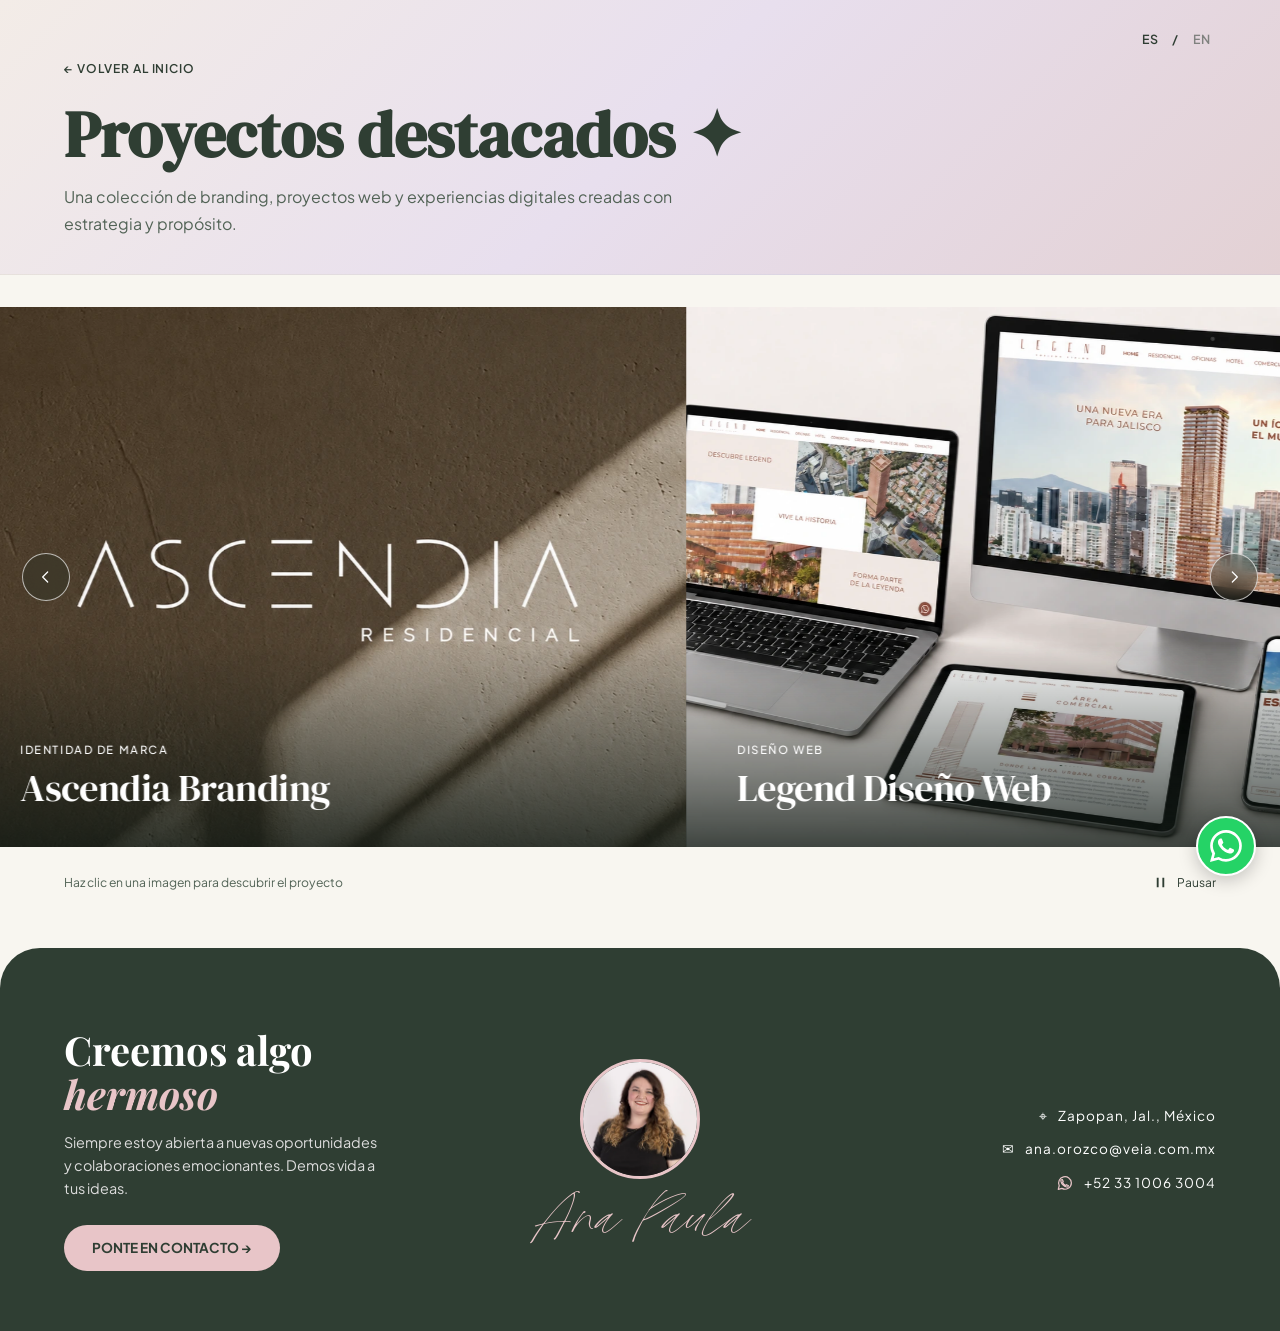
==== proyectos.html @ b269bfb0 "Ajustar frase del objetivo de Nativa en español e inglés" ====
<!DOCTYPE html>
<html lang="es">
<head>
  <meta charset="UTF-8">
  <meta name="viewport" content="width=device-width, initial-scale=1.0">
  <title>Proyectos | Ana Paula Studio</title>
  <meta name="description" content="Proyectos seleccionados de Ana Paula: branding, diseño web, contenido digital y marketing." data-i18n-content="metaDescription">
  <link rel="icon" type="image/png" sizes="64x64" href="AP-favicon.png">
  <link rel="stylesheet" href="style.css?v=projects-fonts-restored-2">
  <link rel="preconnect" href="https://fonts.googleapis.com">
  <link rel="preconnect" href="https://fonts.gstatic.com" crossorigin>
  <link href="https://fonts.googleapis.com/css2?family=DM+Serif+Display:ital@0;1&family=Mr+De+Haviland&family=Playfair+Display:ital,wght@0,600;0,700;1,400&family=Plus+Jakarta+Sans:wght@300;400;500;600&display=swap" rel="stylesheet">
  <style>
    /* Tipografías originales de la página de proyectos. */
    body[data-page="projects"] {
      --font-display: 'DM Serif Display', serif;
      --font-serif: 'Playfair Display', serif;
    }
    .page-header { position:relative; padding:54px 0 36px; background:linear-gradient(135deg,#F3ECE7 0%,#E8DFEE 50%,#E3D1D4 100%); border-bottom:1px solid rgba(47,62,51,.06); }
    .back-link { display:inline-flex; margin-bottom:22px; color:var(--olive-dark); font-size:.75rem; font-weight:600; letter-spacing:.08em; text-decoration:none; transition:transform .2s; }
    .back-link:hover { transform:translateX(-4px); }
    .page-title { margin-bottom:14px; color:var(--olive-dark); font-family:var(--font-display); font-size:clamp(2.8rem,5vw,4.3rem); line-height:1.08; }
    .page-subtitle { max-width:660px; color:var(--olive-sage); font-size:1rem; line-height:1.7; }
    .main-content { padding:32px 0 48px; }
    .project-showcase { width:100%; }
    .carousel-stage { position:relative; background:var(--olive-dark); }
    #projects-carousel { width:100%; overflow:hidden; touch-action:pan-y pinch-zoom; }
    .carousel-track { display:flex; width:100%; gap:0; will-change:transform; }
    #projects-carousel .project-card { flex:0 0 56%; min-width:0; margin:0; padding:0; border:0; border-radius:0; background:transparent; opacity:1; transform:none; box-shadow:none; transition:none; }
    .project-open { display:block; position:relative; width:100%; padding:0; border:0; background:transparent; color:white; font:inherit; text-align:left; cursor:pointer; user-select:none; -webkit-user-select:none; -webkit-tap-highlight-color:transparent; }
    #projects-carousel .project-img { height:clamp(410px,60vh,640px); margin:0; border-radius:0; }
    #projects-carousel .project-img img { display:block; width:100%; height:100%; object-fit:cover; pointer-events:none; transition:transform .8s cubic-bezier(.2,.7,.3,1); }
    #projects-carousel .project-info { position:absolute; inset:auto 0 0; display:block; padding:100px clamp(28px,4vw,64px) 38px; background:linear-gradient(transparent,rgba(14,23,18,.78)); pointer-events:none; }
    #projects-carousel .project-info > div { display:flex; flex-direction:column-reverse; gap:8px; }
    #projects-carousel .project-info h3 { color:#fff; font-family:var(--font-display); font-weight:400; font-size:clamp(1.65rem,3vw,2.8rem); line-height:1.1; letter-spacing:-.015em; }
    #projects-carousel .project-info p { color:#fff; font-size:.7rem; font-weight:500; letter-spacing:.14em; text-transform:uppercase; }
    .project-open:focus-visible { outline:3px solid var(--pink-dusty); outline-offset:-5px; }
    @media(hover:hover) {
      .project-open:hover .project-img img { transform:scale(1.025); }
    }
    .carousel-arrow { position:absolute; z-index:2; top:50%; display:grid; place-items:center; width:48px; height:48px; transform:translateY(-50%); border:1px solid rgba(255,255,255,.65); border-radius:50%; background:rgba(34,47,38,.3); color:white; backdrop-filter:blur(10px); cursor:pointer; transition:background .2s,color .2s; }
    .carousel-arrow svg { width:20px; height:20px; fill:none; stroke:currentColor; stroke-width:1.5; stroke-linecap:round; stroke-linejoin:round; }
    .carousel-arrow:hover { background:var(--bg-cream); color:var(--olive-dark); }
    #projects-prev { left:22px; }
    #projects-next { right:22px; }
    .carousel-meta { display:flex; align-items:center; justify-content:space-between; gap:20px; max-width:1280px; margin:auto; padding:18px 5% 0; color:var(--olive-sage); }
    .carousel-hint { font-size:.76rem; }
    #projects-play { display:inline-flex; align-items:center; gap:9px; padding:8px 0 8px 16px; border:0; background:transparent; color:var(--olive-dark); font:inherit; font-size:.75rem; cursor:pointer; white-space:nowrap; }
    #projects-play svg { width:15px; height:15px; fill:currentColor; }
    .project-dialog { margin:auto; padding:0; width:min(1100px,94vw); height:min(800px,88vh); height:min(800px,88dvh); max-width:none; max-height:none; border:0; border-radius:18px; background:var(--bg-cream); color:var(--text-dark); overflow:hidden; box-shadow:0 24px 90px #0004; }
    .project-dialog::backdrop { background:rgba(24,32,27,.75); backdrop-filter:blur(5px); }
    .project-dialog-layout { display:grid; grid-template-columns:1fr 1.2fr; height:100%; min-height:0; }
    .project-copy { padding:64px 40px 40px; overflow-y:auto; }
    .project-copy h2 { font-family:var(--font-display); font-size:clamp(1.8rem,3vw,3rem); line-height:1.1; overflow-wrap:anywhere; margin:16px 0 24px; }
    .project-copy p { color:var(--olive-sage); white-space:pre-line; }
    .project-website { margin-top:24px; }
    .project-website[hidden] { display:none; }
    .project-website:focus-visible { outline:2px solid var(--olive-dark); outline-offset:4px; }
    .project-eyebrow { font-size:.75rem; letter-spacing:.12em; text-transform:uppercase; }
    .project-gallery { min-height:0; overflow-y:auto; overscroll-behavior:contain; padding:0; background:#ece8e1; scrollbar-gutter:auto; }
    .project-gallery figure { margin:0; padding:0; border:0; }
    .project-gallery img { display:block; width:100%; height:auto; margin:0; border:0; border-radius:0; }
    .image-placeholder { min-height:270px; height:28vh; display:grid; place-items:center; border:0; border-radius:0; background:linear-gradient(135deg,#e1e6de,#eedbdb); color:var(--olive-sage); font-size:.9rem; }
    .project-close { position:absolute; right:12px; top:12px; z-index:2; display:grid; place-items:center; width:46px; height:46px; border:1px solid var(--olive-sage); border-radius:50%; background:var(--bg-cream); color:var(--olive-dark); font-size:24px; cursor:pointer; }
    body.project-is-open { overflow:hidden; }
    @media(max-width:640px) {
      .page-header { padding:60px 0 28px; }
      .back-link { margin-bottom:20px; font-size:.7rem; }
      .page-title { font-size:clamp(2.5rem,10vw,3.2rem); max-width:12ch; }
      .page-subtitle { font-size:.9rem; }
      .main-content { padding:20px 0 32px; }
      #projects-carousel .project-card { flex-basis:88%; }
      #projects-carousel .project-img { height:480px; height:clamp(380px,62svh,530px); }
      #projects-carousel .project-info { padding:100px 24px 30px; }
      #projects-carousel .project-info h3 { font-size:1.85rem; }
      #projects-carousel .project-info p { font-size:.64rem; letter-spacing:.09em; }
      .carousel-arrow { width:42px; height:42px; }
      #projects-prev { left:12px; }
      #projects-next { right:12px; }
      .carousel-meta { gap:10px; padding-top:12px; }
      .carousel-hint { font-size:.68rem; max-width:25ch; }
      #projects-play { font-size:.7rem; }
      .project-dialog { width:96vw; height:94vh; height:94dvh; }
      .project-dialog-layout { grid-template-columns:1fr; grid-template-rows:auto minmax(0,1fr); }
      .project-copy { padding:28px 60px 20px 24px; max-height:32dvh; }
      .project-copy h2 { font-size:1.7rem; margin:8px 0 12px; }
      .project-gallery { padding:0; }
      .image-placeholder { min-height:220px; }
    }
    @media(prefers-reduced-motion:reduce) { .carousel-track { will-change:auto; } }
  </style>
</head>
<body data-page="projects">
  <header class="page-header">
    <div class="language-switcher" aria-label="Selector de idioma">
      <button type="button" class="language-button is-active" data-language="es" aria-pressed="true">ES</button><span aria-hidden="true">/</span>
      <button type="button" class="language-button" data-language="en" aria-pressed="false">EN</button>
    </div>
    <div class="container">
      <a href="index.html" class="back-link" data-i18n="backHome">← VOLVER AL INICIO</a>
      <h1 class="page-title" data-i18n="selectedWork">Proyectos destacados ✦</h1>
      <p class="page-subtitle" data-i18n="projectsSubtitle">Una colección de branding, proyectos web y experiencias digitales creadas con estrategia y propósito.</p>
    </div>
  </header>

  <main class="main-content">
    <section class="project-showcase" aria-label="Proyectos seleccionados">
      <div class="carousel-stage">
        <div id="projects-carousel" role="region" aria-label="Proyectos" tabindex="0">
          <div class="carousel-track">
<article class="project-card"><button type="button" class="project-open" data-project="0" aria-haspopup="dialog"><div class="project-img"><img src="img/proyectos/ascendia/ascendia-01.webp" alt="Ascendia Residencial: identidad visual" loading="eager" decoding="async" draggable="false" width="1023" height="1537"></div><div class="project-info"><div><h3 data-i18n="projectTitleAscendia">Ascendia Branding</h3><p data-i18n="projectBrandIdentity">Identidad de marca</p></div></div></button></article>
<article class="project-card"><button type="button" class="project-open" data-project="1" aria-haspopup="dialog"><div class="project-img"><img src="img/proyectos/legend/legend-01.webp" alt="Legend: diseño web en computadora, tablet y celular" loading="eager" decoding="async" draggable="false" width="1672" height="941"></div><div class="project-info"><div><h3 data-i18n="projectTitleLegend">Legend Diseño Web</h3><p data-i18n="projectWebDesignOnly">Diseño Web</p></div></div></button></article>
<article class="project-card"><button type="button" class="project-open" data-project="2" aria-haspopup="dialog"><div class="project-img"><img src="img/proyectos/inverti-property/1.png" alt="Campaña digital de Inverti Property" loading="eager" decoding="async" draggable="false"></div><div class="project-info"><div><h3 data-i18n="projectTitleInverti">Diseño de Campaña Digital Inverti Property</h3><p data-i18n="projectDigitalCampaign">Diseño de Campaña Digital</p></div></div></button></article>
<article class="project-card"><button type="button" class="project-open" data-project="3" aria-haspopup="dialog"><div class="project-img"><img src="img/proyectos/vista-vallarta/vista-vallarta-01.webp" alt="Vista Vallarta: logotipo sobre agua turquesa" loading="eager" decoding="async" draggable="false" width="926" height="1152"></div><div class="project-info"><div><h3 data-i18n="projectTitleVistaVallarta">Vista Vallarta Diseño de Branding</h3><p data-i18n="projectBrandingDesign">Diseño de Branding</p></div></div></button></article>
<article class="project-card"><button type="button" class="project-open" data-project="4" aria-haspopup="dialog"><div class="project-img"><img src="img/proyectos/nativa/nativa-01.webp" alt="Nativa: identidad de marca sobre hojas tropicales" loading="lazy" width="1417" height="804"></div><div class="project-info"><div><h3 data-i18n="projectTitleNativa">Nativa Campaña de Lanzamiento</h3><p data-i18n="projectBrandingSocial">branding y redes sociales</p></div></div></button></article>
          </div>
        </div>
        <button type="button" class="carousel-arrow" id="projects-prev" aria-label="Proyectos anteriores"><svg viewBox="0 0 24 24" aria-hidden="true"><path d="m14 6-6 6 6 6"/></svg></button>
        <button type="button" class="carousel-arrow" id="projects-next" aria-label="Proyectos siguientes"><svg viewBox="0 0 24 24" aria-hidden="true"><path d="m10 6 6 6-6 6"/></svg></button>
      </div>
      <div class="carousel-meta">
        <p class="carousel-hint" id="carousel-hint">Haz clic en una imagen para descubrir el proyecto</p>
        <button type="button" id="projects-play" aria-label="Pausar carrusel"><svg viewBox="0 0 16 16" aria-hidden="true"><path d="M4 3h2v10H4zm6 0h2v10h-2z"/></svg><span>Pausar</span></button>
      </div>
    </section>
  </main>

  <footer class="footer">
    <div class="container footer-content">
      <div class="footer-cta">
        <h2 data-i18n-html="footerTitle">Creemos algo<br><span>hermoso</span></h2>
        <p data-i18n="footerDescription">Siempre estoy abierta a nuevas oportunidades y colaboraciones emocionantes. Demos vida a tus ideas.</p>
        <a href="mailto:ana.orozco@veia.com.mx" class="btn-pink" data-i18n="contactButton">PONTE EN CONTACTO →</a>
      </div>
       <div class="footer-center"><img src="ana-paula-avatar2.webp" alt="Ana Paula" class="avatar-footer" width="240" height="240" loading="lazy"><p class="signature-footer">Ana Paula</p></div>
      <div class="footer-info">
        <p class="info-item"><span aria-hidden="true">⌖</span><span data-i18n="footerLocation">Zapopan, Jal., México</span></p>
        <a class="info-item" href="mailto:ana.orozco@veia.com.mx"><span aria-hidden="true">✉</span><span>ana.orozco@veia.com.mx</span></a>
        <a class="info-item" href="https://wa.me/523310063004" target="_blank" rel="noopener" aria-label="WhatsApp: +52 33 1006 3004"><svg xmlns="http://www.w3.org/2000/svg" width="18" height="18" viewBox="0 0 24 24" fill="none" stroke="currentColor" stroke-width="1.6" stroke-linecap="round" stroke-linejoin="round" aria-hidden="true" focusable="false"><path d="M20.5 11.7a8.5 8.5 0 0 1-12.6 7.5L3 20.5l1.3-4.8a8.5 8.5 0 1 1 16.2-4Z"/><path d="m8.4 7.3 1.3 2.6-1 1.1a8.1 8.1 0 0 0 4.3 4.3l1.1-1 2.6 1.3c-.4 1.5-1.2 2-2.5 1.7-3.8-.9-6.8-3.9-7.7-7.7-.3-1.3.2-2.1 1.9-2.3Z"/></svg><span>+52 33 1006 3004</span></a>
      </div>
    </div>
  </footer>
  <dialog class="project-dialog" id="project-dialog" aria-labelledby="project-title" aria-describedby="project-description">
    <button type="button" class="project-close" id="project-close" aria-label="Cerrar proyecto" autofocus>×</button>
    <div class="project-dialog-layout">
      <div class="project-copy">
        <p class="project-eyebrow" id="project-eyebrow">Proyecto seleccionado</p>
        <h2 id="project-title"></h2>
        <p id="project-description"></p>
        <a class="btn-pink project-website" id="project-website" target="_blank" rel="noopener noreferrer" hidden>Conoce la página</a>
      </div>
      <div class="project-gallery" id="project-gallery" tabindex="0" role="region" aria-label="Imágenes del proyecto"></div>
    </div>
  </dialog>
  <a class="whatsapp-float" id="whatsapp-float" href="https://wa.me/523310063004" target="_blank" rel="noopener noreferrer" aria-label="WhatsApp: +52 33 1006 3004" title="WhatsApp: +52 33 1006 3004">
    <img src="icons/whatsapp.svg" width="32" height="32" alt="" aria-hidden="true">
  </a>

  <script src="script.js?v=nativa-2"></script>
  <script>
(() => {
  // Agregar las rutas de las imágenes aquí, en el orden de la galería.
  // Cada cadena vacía mantiene un espacio provisional, sin solicitar archivos rotos.
  // Las descripciones pueden escribirse por proyecto en español e inglés.
  const projects = [
    {"images":["img/proyectos/ascendia/ascendia-01.webp","img/proyectos/ascendia/ascendia-02.webp","img/proyectos/ascendia/ascendia-03.webp","img/proyectos/ascendia/ascendia-04.webp","img/proyectos/ascendia/ascendia-05.webp","img/proyectos/ascendia/ascendia-06.webp"],"imageSizes":[[1023,1537],[1200,1200],[922,1152],[2048,1902],[842,1264],[1024,1024]],"imageAlts":{"es":["Logotipo de Ascendia Residencial sobre una pared texturizada","Paleta de colores de Ascendia Residencial","Tarjetas de presentación de Ascendia Residencial","Diseño de brochure de Ascendia Residencial","Papelería y sobre de Ascendia Residencial","Aplicaciones de la marca Ascendia Residencial en redes sociales"],"en":["Ascendia Residencial logo on a textured wall","Ascendia Residencial color palette","Ascendia Residencial business cards","Ascendia Residencial brochure design","Ascendia Residencial stationery and envelope","Ascendia Residencial brand applications for social media"]},"description":{"es":"Diseñé la identidad de Ascendia para un desarrollo residencial de tres torres en Ciudad Granja, dentro del Área Metropolitana de Guadalajara. El objetivo fue crear una marca minimalista con personalidad propia, capaz de transmitir sofisticación, exclusividad y un estilo de vida contemporáneo.\n\nEl nombre nace de la palabra «ascender» y evoca el crecimiento vertical de las torres, así como la aspiración de avanzar hacia nuevas etapas. El proyecto incluyó también la creación de los nombres de cada torre, construyendo una identidad compartida para el desarrollo.\n\nLa propuesta visual combina líneas depuradas con una paleta inspirada en la naturaleza: verdes, tonos tierra y matices crema que aportan calidez, equilibrio y elegancia. Este lenguaje se extiende a la papelería, los materiales comerciales y la comunicación digital de la marca.\n\nAscendia busca conectar con quienes valoran el diseño, la calidad y una ubicación que permite disfrutar de la ciudad, tanto para establecer su hogar como para invertir en un patrimonio.","en":"I designed the identity for Ascendia, a three-tower residential development in Ciudad Granja, within the Guadalajara Metropolitan Area. The goal was to create a minimalist brand with a personality of its own, conveying sophistication, exclusivity and a contemporary lifestyle.\n\nThe name comes from the Spanish word “ascender,” meaning “to ascend,” and evokes the vertical growth of the towers as well as the aspiration to move forward into new stages of life. The project also included naming each tower, building a shared identity for the development.\n\nThe visual concept combines clean lines with a nature-inspired palette: greens, earth tones and shades of cream that bring warmth, balance and elegance. This visual language extends to the brand’s stationery, marketing materials and digital communication.\n\nAscendia seeks to connect with people who value design, quality and a location that lets them enjoy city life, whether they are establishing a home or investing in property."}},
    {"images":["img/proyectos/legend/legend-01.webp","img/proyectos/legend/legend-02.webp","img/proyectos/legend/legend-03.webp"],"imageSizes":[[1672,941],[1536,1024],[1586,992]],"imageAlts":{"es":["Diseño web de Legend en computadora, laptop, tablet y celular","Composición de páginas y secciones del sitio web de Legend","Diseño adaptable de Legend con sus secciones y versiones para distintos dispositivos"],"en":["Legend web design on desktop, laptop, tablet and mobile","A composition of pages and sections from the Legend website","Legend responsive design with website sections and layouts for different devices"]},"description":{"es":"El diseño web de **Legend Tower** fue desarrollado como una extensión digital de la identidad, la visión y la dimensión de uno de los proyectos inmobiliarios más ambiciosos de Jalisco.\n\nUbicado en **Distrito Andares, Zapopan, Jalisco**, Legend reúne en un mismo desarrollo residencias, oficinas, espacios comerciales y un hotel, creando un proyecto de gran escala que busca convertirse en un nuevo referente arquitectónico y urbano para la ciudad.\n\nDesde el inicio, el reto no consistía únicamente en diseñar una página visualmente atractiva. Era necesario crear una experiencia digital capaz de **contar la historia detrás de Legend**, explicar el propósito de cada decisión y transmitir la magnitud del proyecto, sus valores y el nivel de quienes participan en su desarrollo.\n\nLa arquitectura, el diseño, la ubicación, los materiales y cada una de las áreas que conforman Legend tienen una razón de ser. Por ello, la página fue concebida alrededor de un **storytelling cuidadosamente estructurado**, llevando al usuario desde el origen del proyecto hasta sus diferentes propuestas de vida, trabajo, entretenimiento y hospitalidad.\n\nUno de los elementos centrales de esta narrativa fue presentar a los distintos protagonistas que hacen posible Legend. Entre ellos destaca **SOM (Skidmore, Owings & Merrill)**, uno de los despachos de arquitectura más reconocidos del mundo y responsable de proyectos icónicos como el Burj Khalifa en Dubái. También se integraron los diferentes participantes y colaboradores que forman parte de la concepción y desarrollo del proyecto.\n\nLa experiencia digital se estructuró en torno a las cuatro grandes áreas de Legend: **residencias, oficinas, comercio y hotel**, otorgando a cada una una narrativa y personalidad propias, de acuerdo con sus diferentes públicos y propuestas de valor.\n\nVisualmente, el sitio buscó encontrar un equilibrio entre **lujo, sofisticación y carácter**. La paleta inspirada en los tonos terracota y las tierras rojas de Jalisco se convirtió en un recurso fundamental para conectar el proyecto con su origen, mientras que la composición, la tipografía, las imágenes y los elementos dinámicos aportaron una sensación contemporánea, exclusiva y distintiva.\n\nCada sección fue pensada para que el usuario no solamente conociera Legend, sino que pudiera **entenderlo, recorrerlo y descubrir el porqué detrás de cada una de sus decisiones**.\n\nEl resultado fue una experiencia web original, dinámica y cuidadosamente construida para estar a la altura de la dimensión del proyecto: un espacio digital que no solo presenta una torre, sino que **construye y comunica el universo de Legend**.\n\nEl proyecto fue recibido con gran entusiasmo por parte de los involucrados en el desarrollo, quienes quedaron especialmente satisfechos con la propuesta visual y la manera en que la plataforma logró representar la esencia, exclusividad y visión de Legend.","en":"The web design for **Legend Tower** was developed as a digital extension of the identity, vision and scale of one of Jalisco’s most ambitious real estate projects.\n\nLocated in **Distrito Andares, Zapopan, Jalisco**, Legend brings together residences, offices, retail spaces and a hotel in a single large-scale development that seeks to become a new architectural and urban landmark for the city.\n\nFrom the outset, the challenge went beyond designing a visually attractive website. It required a digital experience capable of **telling the story behind Legend**, explaining the purpose of each decision and conveying the project’s scale, values and the caliber of those involved in its development.\n\nThe architecture, design, location, materials and each of Legend’s different areas have a reason for being. The website was therefore conceived around **carefully structured storytelling**, guiding users from the project’s origins to its different proposals for living, working, entertainment and hospitality.\n\nA central element of this narrative was introducing the different people and organizations that make Legend possible. Among them is **SOM (Skidmore, Owings & Merrill)**, one of the world’s most renowned architecture firms and the practice behind iconic projects such as the Burj Khalifa in Dubai. The website also introduced the other participants and collaborators involved in the project’s conception and development.\n\nThe digital experience was structured around Legend’s four main areas: **residences, offices, retail and hotel**, giving each its own narrative and personality in line with its different audiences and value propositions.\n\nVisually, the website sought a balance between **luxury, sophistication and character**. A palette inspired by terracotta tones and Jalisco’s red earth became a key element in connecting the project to its origins, while the composition, typography, imagery and dynamic elements conveyed a contemporary, exclusive and distinctive feel.\n\nEach section was designed to help users not only get to know Legend, but also **understand it, explore it and discover the reasoning behind each of its decisions**.\n\nThe result was an original, dynamic and carefully crafted web experience that matched the scale of the project: a digital space that does more than present a tower—it **builds and communicates the world of Legend**.\n\nThe project was received with great enthusiasm by those involved in the development, who were particularly pleased with the visual concept and the way the platform captured Legend’s essence, exclusivity and vision."},"website":"https://legendtower.com.mx/"},
    {"images":["img/proyectos/inverti-property/1.png","img/proyectos/inverti-property/2.jpg","img/proyectos/inverti-property/3.png","img/proyectos/inverti-property/4.png","img/proyectos/inverti-property/5.png","img/proyectos/inverti-property/web-mockup.webp"],"imageAlts":{"es":["Diseño de campaña digital de Inverti Property — imagen 1","Diseño de campaña digital de Inverti Property — imagen 2","Diseño de campaña digital de Inverti Property — imagen 3","Diseño de campaña digital de Inverti Property — imagen 4","Diseño de campaña digital de Inverti Property — imagen 5","Mockup del sitio web de Inverti Property con catálogo de propiedades y terrenos"],"en":["Inverti Property digital campaign design — image 1","Inverti Property digital campaign design — image 2","Inverti Property digital campaign design — image 3","Inverti Property digital campaign design — image 4","Inverti Property digital campaign design — image 5","Inverti Property website mockup with property and land listings"]},"description":{"es":"Para el lanzamiento de Inverti Property se desarrolló una campaña de comunicación integral enfocada en presentar la nueva plataforma inmobiliaria, generar reconocimiento de marca y dirigir tráfico hacia su sitio web.\n\nEl principal reto consistió en comunicar de manera clara y atractiva la propuesta de valor de Inverti Property: un espacio donde las personas pueden encontrar oportunidades inmobiliarias seleccionadas bajo criterios estratégicos y con respaldo profesional, incluyendo terrenos, departamentos, oficinas y locales comerciales.\n\nA partir de este concepto se desarrolló una línea visual y narrativa para comunicar el lanzamiento en diferentes puntos de contacto digitales. La campaña contempló piezas para redes sociales, 2 mailings y 2 piezas gráficas diseñadas específicamente para distribución vía WhatsApp, buscando mantener una comunicación consistente en cada formato y facilitar el acercamiento de clientes potenciales a la plataforma.\n\nLa estrategia de contenido se construyó alrededor de diferentes mensajes para presentar la marca desde distintas perspectivas: desde la posibilidad de encontrar nuevas oportunidades inmobiliarias hasta el valor de contar con análisis, experiencia y respaldo profesional al momento de tomar una decisión de inversión.\n\nEl resultado fue una campaña de lanzamiento diseñada para dar visibilidad a Inverti Property, construir una primera percepción de marca y convertir el interés generado en visitas al sitio web y solicitudes de información.","en":"For the launch of Inverti Property, an integrated communication campaign was developed to introduce the new real estate platform, build brand awareness and drive traffic to its website.\n\nThe main challenge was to communicate Inverti Property’s value proposition clearly and attractively: a place where people can find real estate opportunities selected according to strategic criteria and backed by professional expertise, including land, apartments, offices and retail spaces.\n\nBuilding on this concept, a visual and narrative direction was developed to communicate the launch across different digital touchpoints. The campaign included social media assets, 2 email campaigns and 2 graphics designed specifically for distribution via WhatsApp, aiming to maintain consistent communication across formats and help potential clients connect with the platform.\n\nThe content strategy was built around different messages to introduce the brand from several perspectives: from the possibility of finding new real estate opportunities to the value of analysis, experience and professional support when making an investment decision.\n\nThe result was a launch campaign designed to raise the visibility of Inverti Property, establish an initial brand impression and turn the interest generated into website visits and requests for information."},"website":"https://invertiproperty.com/","websiteLabel":{"es":"Conoce la web de Inverti Property","en":"Visit the Inverti Property website"}},
    {"images":["img/proyectos/vista-vallarta/vista-vallarta-01.webp","img/proyectos/vista-vallarta/vista-vallarta-02.webp","img/proyectos/vista-vallarta/vista-vallarta-03.webp","img/proyectos/vista-vallarta/vista-vallarta-04.webp","img/proyectos/vista-vallarta/vista-vallarta-05.webp","img/proyectos/vista-vallarta/vista-vallarta-06.webp","img/proyectos/vista-vallarta/vista-vallarta-07.webp"],"imageSizes":[[926,1152],[1200,1200],[896,1176],[1264,842],[1209,864],[1374,2048],[1979,2048]],"imageAlts":{"es":["Vista Vallarta: logotipo sobre agua turquesa","Vista Vallarta: paleta de colores de la marca","Vista Vallarta: diseño de tarjetas de presentación","Vista Vallarta: aplicación del logotipo en fachada","Vista Vallarta: aplicación publicitaria en escaparate","Vista Vallarta: bolsa y gorra con la identidad de marca","Vista Vallarta: kit de bienvenida y empaques de marca"],"en":["Vista Vallarta: logo over turquoise water","Vista Vallarta: brand color palette","Vista Vallarta: business card design","Vista Vallarta: logo applied to a building facade","Vista Vallarta: storefront advertising application","Vista Vallarta: branded tote bag and cap","Vista Vallarta: branded welcome kit and packaging"]},"description":{"es":"El proyecto de branding para Vista Vallarta nació con el objetivo de construir la identidad visual de un nuevo desarrollo residencial y de estilo de vida ubicado en las cercanías de Puerto Vallarta, pensado como un espacio donde la naturaleza, el confort y la sofisticación conviven en un mismo entorno.\n\nDesde su concepción, Vista Vallarta fue planteado como un desarrollo de gran escala que integraría viviendas y departamentos, además de una amplia variedad de servicios, espacios comerciales, entretenimiento y amenidades deportivas, como golf, pádel y tenis. La propuesta buscaba representar no solamente un lugar para vivir, sino todo un estilo de vida asociado con el bienestar, la exclusividad y la cercanía con el entorno natural.\n\nLa primera etapa del proyecto se concentró en el desarrollo de su identidad gráfica, teniendo como pieza central la creación del logotipo y, particularmente, del isotipo.\n\nEl isotipo fue desarrollado a partir de una exploración de formas orgánicas inspiradas en conchas marinas, arrecifes y corales, elementos presentes en el ecosistema del océano y que hacen referencia a la proximidad del desarrollo con Puerto Vallarta y el paisaje costero de la región.\n\nEstas formas fueron reinterpretadas de manera abstracta para construir un símbolo contemporáneo y distintivo, capaz de transmitir la conexión con el mar y la naturaleza sin perder la sensación de sofisticación, exclusividad y elegancia que buscaba proyectar el desarrollo.\n\nUno de los objetivos a futuro era que esta identidad pudiera convertirse en la base de un sistema de marca escalable, capaz de adaptarse a las distintas necesidades del proyecto y, eventualmente, dar origen a submarcas asociadas con las diferentes áreas, servicios y experiencias que conformarían Vista Vallarta.\n\nEl resultado fue una identidad visual concebida desde sus primeras etapas para representar una nueva forma de vivir el entorno de Puerto Vallarta: un estilo de vida donde la naturaleza y la vida costera se encuentran con el confort, el deporte y la sofisticación.","en":"The branding project for Vista Vallarta began with the aim of creating the visual identity for a new residential and lifestyle development near Puerto Vallarta, envisioned as a place where nature, comfort and sophistication coexist.\n\nFrom its inception, Vista Vallarta was conceived as a large-scale development that would bring together houses and apartments, along with a wide range of services, retail spaces, entertainment and sports amenities, including golf, padel and tennis. The concept sought to represent more than a place to live: an entire lifestyle associated with well-being, exclusivity and a close connection to the natural surroundings.\n\nThe first phase of the project focused on developing its visual identity, with the creation of the logo—and particularly its symbol—at the heart of the process.\n\nThe symbol was developed through an exploration of organic shapes inspired by seashells, reefs and corals: elements of the ocean ecosystem that reference the development’s proximity to Puerto Vallarta and the region’s coastal landscape.\n\nThese shapes were reinterpreted abstractly to create a contemporary, distinctive symbol that could convey a connection to the sea and nature while retaining the sense of sophistication, exclusivity and elegance the development sought to project.\n\nOne of the long-term goals was for this identity to become the foundation of a scalable brand system, capable of adapting to the project’s different needs and eventually giving rise to sub-brands associated with the various areas, services and experiences that would make up Vista Vallarta.\n\nThe result was a visual identity conceived from its earliest stages to represent a new way of experiencing the surroundings of Puerto Vallarta: a lifestyle where nature and coastal living meet comfort, sport and sophistication."}},
    {"images":["img/proyectos/nativa/nativa-01.webp","img/proyectos/nativa/nativa-02.webp","img/proyectos/nativa/nativa-03.webp","img/proyectos/nativa/nativa-04.webp","img/proyectos/nativa/nativa-05.webp","img/proyectos/nativa/nativa-07.webp","img/proyectos/nativa/nativa-redes.webp"],"imageSizes":[[1417,804],[2000,1333],[2000,1333],[2000,1389],[2000,1500],[2048,1365],[1122,1402]],"imageAlts":{"es":["Identidad visual de Nativa sobre hojas tropicales","Tarjetas de presentación de Nativa","Valla publicitaria de Nativa","Diseño editorial de Nativa en revista","Folders de Nativa","Hoja membretada de Nativa","Diseño de redes sociales de Nativa con publicaciones de Instagram"],"en":["Nativa visual identity on tropical leaves","Nativa business cards","Nativa billboard","Nativa magazine editorial design","Nativa presentation folders","Nativa letterhead","Nativa social media design with Instagram posts"]},"description":{"es":"La campaña de lanzamiento de Nativa se desarrolló para comunicar la esencia de un proyecto residencial vinculado con la naturaleza y la vida en Puerto Vallarta. Su propuesta invita a regresar a lo esencial: disfrutar de la tranquilidad de un entorno selvático, encontrar equilibrio en la vida cotidiana y mantener una conexión con la cultura y las experiencias del destino.\n\nA partir del logotipo y el isotipo existentes, el trabajo se centró en desarrollar y aplicar el resto de la identidad visual de la marca en distintos materiales de comunicación. El objetivo fue construir una presencia reconocible y alineada con la serenidad y la cercanía con la naturaleza que definen a Nativa.\n\nEl proyecto incluyó el diseño de brochure, publicidad para vallas y revistas, tarjetas de presentación, carpetas, hojas membretadas, piezas para redes sociales y firmas electrónicas. Cada aplicación se adaptó a las necesidades de su formato, manteniendo un lenguaje visual compartido entre los medios impresos y digitales.\n\nLa dirección gráfica retomó el universo tropical de Nativa mediante referencias a la vegetación, tonos naturales y composiciones que transmiten calma. El resultado fue una familia de materiales para acompañar el lanzamiento y presentar de forma consistente tanto el desarrollo como el estilo de vida que propone.","en":"Nativa’s launch campaign was developed to communicate the essence of a residential project connected to nature and life in Puerto Vallarta. Its concept invites people to return to what matters: enjoy the tranquillity of a jungle setting, find balance in everyday life and stay connected to the destination’s culture and experiences.\n\nBuilding on the existing logo and brand symbol, the work focused on developing and applying the rest of the brand’s visual identity across its communication materials. The aim was to create a recognisable presence aligned with the serenity and connection to nature that define Nativa.\n\nThe project included brochure design, billboard and magazine advertising, business cards, presentation folders, letterheads, social media graphics and email signatures. Each application was adapted to its format while maintaining a shared visual language across print and digital media.\n\nThe art direction drew on Nativa’s tropical world through references to vegetation, natural colours and compositions that convey calm. The result was a family of materials designed to support the launch and consistently present both the development and its proposed lifestyle."}}
  ];
  const carousel = document.getElementById('projects-carousel');
  const prev = document.getElementById('projects-prev');
  const next = document.getElementById('projects-next');
  const dialog = document.getElementById('project-dialog');
  const gallery = document.getElementById('project-gallery');
  const close = document.getElementById('project-close');
  const whatsappFloat = document.getElementById('whatsapp-float');
  const projectWebsite = document.getElementById('project-website');
  let opener;
  const english = () => document.documentElement.lang === 'en';
  const play = document.getElementById('projects-play');
  const track = carousel.querySelector('.carousel-track');
  const reducedMotion = matchMedia('(prefers-reduced-motion: reduce)');
  const originals = [...track.querySelectorAll('.project-card')];
  let paused = reducedMotion.matches;
  let hovered = false;
  let keyboardFocus = false;
  let manualUntil = 0;
  let previousTime = 0;
  let offset = 0;
  let cycle = 0;
  let step = 0;
  let tween = null;
  let pointer = null;
  let ignoreClickUntil = 0;
  // Duplicamos una vuelta completa para enlazar el final con el principio.
  originals.forEach(card => {
    const copy = card.cloneNode(true);
    copy.setAttribute('aria-hidden', 'true');
    copy.querySelector('button').tabIndex = -1;
    track.append(copy);
  });
  const wrap = value => cycle ? ((value % cycle) + cycle) % cycle : 0;
  function draw() {
    offset = wrap(offset);
    track.style.transform = 'translate3d(' + (-offset) + 'px,0,0)';
  }
  function measure() {
    const oldStep = step;
    step = originals[0].getBoundingClientRect().width;
    cycle = step * originals.length;
    if (oldStep) offset = offset / oldStep * step;
    tween = null;
    draw();
  }
  function updateControls() {
    const label = english() ? (paused ? 'Play' : 'Pause') : (paused ? 'Reproducir' : 'Pausar');
    play.querySelector('span').textContent = label;
    play.querySelector('path').setAttribute('d', paused ? 'M4 2l10 6-10 6z' : 'M4 3h2v10H4zm6 0h2v10h-2z');
    play.setAttribute('aria-label', english()
      ? (paused ? 'Play carousel' : 'Pause carousel')
      : (paused ? 'Reproducir carrusel' : 'Pausar carrusel'));
  }
  function move(direction) {
    if (!step || tween) return;
    manualUntil = performance.now() + 3500;
    if (reducedMotion.matches) {
      offset += direction * step;
      draw();
    } else {
      tween = { from:offset, to:offset + direction * step, start:performance.now() };
    }
  }
  prev.addEventListener('click', () => move(-1));
  next.addEventListener('click', () => move(1));
  play.addEventListener('click', () => { paused = !paused; updateControls(); });
  reducedMotion.addEventListener('change', () => {
    paused = reducedMotion.matches;
    tween = null;
    updateControls();
  });
  const stage = carousel.parentElement;
  stage.addEventListener('pointerenter', event => { if (event.pointerType === 'mouse') hovered = true; });
  stage.addEventListener('pointerleave', () => { hovered = false; });
  carousel.addEventListener('focusin', event => {
    keyboardFocus = event.target.matches(':focus-visible');
    if (!keyboardFocus) return;
    const button = event.target.closest('.project-open');
    if (button) {
      offset = Number(button.dataset.project) * step;
      tween = null;
      draw();
      // El transform gestiona la posición; evitamos el desplazamiento nativo al enfocar.
      carousel.scrollLeft = 0;
    }
  });
  carousel.addEventListener('focusout', event => {
    if (!carousel.contains(event.relatedTarget)) keyboardFocus = false;
  });
  carousel.addEventListener('pointerdown', event => {
    if (event.button !== 0) return;
    keyboardFocus = false;
    tween = null;
    pointer = { id:event.pointerId, x:event.clientX, y:event.clientY, from:offset, dragging:false };
  });
  carousel.addEventListener('pointermove', event => {
    if (!pointer || event.pointerId !== pointer.id) return;
    const dx = event.clientX - pointer.x;
    const dy = event.clientY - pointer.y;
    if (!pointer.dragging && Math.abs(dx) > 8 && Math.abs(dx) > Math.abs(dy)) {
      pointer.dragging = true;
      carousel.setPointerCapture(event.pointerId);
    }
    if (pointer.dragging) {
      offset = pointer.from - dx;
      draw();
    }
  });
  function release(event) {
    if (!pointer || event.pointerId !== pointer.id) return;
    if (pointer.dragging) ignoreClickUntil = performance.now() + 500;
    if (carousel.hasPointerCapture(event.pointerId)) carousel.releasePointerCapture(event.pointerId);
    pointer = null;
    manualUntil = performance.now() + 3000;
  }
  window.addEventListener('pointerup', release);
  window.addEventListener('pointercancel', release);
  carousel.addEventListener('click', event => {
    if (performance.now() < ignoreClickUntil) { event.preventDefault(); event.stopImmediatePropagation(); }
  }, true);
  carousel.addEventListener('wheel', event => {
    const delta = Math.abs(event.deltaX) > Math.abs(event.deltaY) ? event.deltaX : event.shiftKey ? event.deltaY : 0;
    if (!delta) return;
    event.preventDefault();
    tween = null;
    offset += delta;
    draw();
    manualUntil = performance.now() + 3000;
  }, {passive:false});
  carousel.addEventListener('keydown', event => {
    if (event.key === 'ArrowRight' || event.key === 'ArrowLeft') {
      event.preventDefault(); move(event.key === 'ArrowRight' ? 1 : -1);
    }
  });
  function animate(time) {
    const elapsed = previousTime ? Math.min(time - previousTime, 60) : 0;
    previousTime = time;
    if (tween && !dialog.open && !document.hidden) {
      const progress = Math.min((time - tween.start) / 650, 1);
      offset = tween.from + (tween.to - tween.from) * (1 - Math.pow(1 - progress, 3));
      draw();
      if (progress === 1) tween = null;
    } else if (!paused && !hovered && !pointer && !keyboardFocus && !dialog.open &&
        !document.hidden && time > manualUntil) {
      offset += elapsed * 28 / 1000;
      draw();
    }
    requestAnimationFrame(animate);
  }
  window.addEventListener('resize', measure);
  document.addEventListener('visibilitychange', () => { previousTime = 0; });
  measure();
  requestAnimationFrame(animate);
  document.querySelectorAll('.project-open').forEach(button => {
    button.addEventListener('click', () => {
      opener = button;
      const project = projects[Number(button.dataset.project)];
      projectWebsite.dataset.labelEs = project.websiteLabel?.es || 'Conoce la página';
      projectWebsite.dataset.labelEn = project.websiteLabel?.en || 'Visit the website';
      projectWebsite.textContent = english() ? projectWebsite.dataset.labelEn : projectWebsite.dataset.labelEs;
      projectWebsite.hidden = !project.website;
      if (project.website) projectWebsite.href = project.website;
      else projectWebsite.removeAttribute('href');
      const titleElement = button.querySelector('h3');
      const title = titleElement.textContent;
      const dialogTitle = document.getElementById('project-title');
      dialogTitle.dataset.i18n = titleElement.dataset.i18n;
      dialogTitle.textContent = title;
      const description = project.description[english() ? 'en' : 'es'] || button.querySelector('p').textContent;
      const descriptionElement = document.getElementById('project-description');
      descriptionElement.replaceChildren();
      // Conserva los énfasis del texto sin interpretar HTML.
      description.split(/(\*\*[\s\S]+?\*\*)/g).forEach(part => {
        if (part.startsWith('**') && part.endsWith('**')) {
          const emphasis = document.createElement('strong');
          emphasis.textContent = part.slice(2, -2);
          descriptionElement.append(emphasis);
        } else {
          descriptionElement.append(document.createTextNode(part));
        }
      });
      gallery.replaceChildren();
      project.images.forEach((src, index) => {
        const figure = document.createElement('figure');
        const placeholder = () => {
          const box = document.createElement('div');
          box.className = 'image-placeholder';
          box.textContent = (english() ? 'Image ' : 'Imagen ') + (index + 1);
          figure.replaceChildren(box);
        };
        if (src) {
          const img = document.createElement('img');
          img.alt = project.imageAlts?.[english() ? 'en' : 'es']?.[index] ||
            title + ' — ' + (english() ? 'Image ' : 'Imagen ') + (index + 1);
          if (project.imageSizes?.[index]) {
            [img.width, img.height] = project.imageSizes[index];
          }
          img.decoding = 'async';
          img.loading = index < 2 ? 'eager' : 'lazy';
          img.addEventListener('error', placeholder, {once:true});
          img.src = src;
          figure.append(img);
        } else placeholder();
        gallery.append(figure);
      });
      document.body.classList.add('project-is-open');
      // Mantiene el acceso a WhatsApp dentro de la capa modal.
      dialog.append(whatsappFloat);
      dialog.showModal();
      gallery.scrollTop = 0;
      dialog.querySelector('.project-copy').scrollTop = 0;
      close.focus();
    });
  });
  close.addEventListener('click', () => dialog.close());
  dialog.addEventListener('click', event => {
    const bounds = dialog.getBoundingClientRect();
    if (event.target === dialog && (event.clientX < bounds.left || event.clientX > bounds.right ||
      event.clientY < bounds.top || event.clientY > bounds.bottom)) dialog.close();
  });
  dialog.addEventListener('close', () => {
    document.body.append(whatsappFloat);
    document.body.classList.remove('project-is-open');
    opener?.focus({preventScroll:true});
  });
  function translateControls() {
    const en = english();
    projectWebsite.textContent = en ? (projectWebsite.dataset.labelEn || 'Visit the website') : (projectWebsite.dataset.labelEs || 'Conoce la página');
    prev.setAttribute('aria-label', en ? 'Previous projects' : 'Proyectos anteriores');
    next.setAttribute('aria-label', en ? 'Next projects' : 'Proyectos siguientes');
    carousel.setAttribute('aria-label', en ? 'Projects' : 'Proyectos');
    close.setAttribute('aria-label', en ? 'Close project' : 'Cerrar proyecto');
    gallery.setAttribute('aria-label', en ? 'Project images' : 'Imágenes del proyecto');
    document.getElementById('project-eyebrow').textContent = en ? 'Selected project' : 'Proyecto seleccionado';
    document.getElementById('carousel-hint').textContent = en ? 'Select an image to discover the project' : 'Haz clic en una imagen para descubrir el proyecto';
    updateControls();
  }
  new MutationObserver(translateControls).observe(document.documentElement, {attributes:true, attributeFilter:['lang']});
  translateControls();
  updateControls();
})();
</script>
</body>
</html>
---- style.css ----
@font-face {
  font-family: 'Cralika';
  src: url('fonts/cralika.otf') format('opentype');
  font-style: normal;
  font-weight: 400;
  font-display: swap;
}

@font-face {
  font-family: 'NathingStill';
  src: url('fonts/NathingStill-Regular-BF6a75776225450.ttf') format('truetype');
  font-style: normal;
  font-weight: 400;
  font-display: swap;
}

:root {
  --bg-cream: #F8F6F0;
  --olive-dark: #2F3E33;
  --olive-sage: #526356;
  --pink-dusty: #E8C5C8;
  --pink-accent: #D4A5A9;
  --text-dark: #232824;
  --white: #FFFFFF;
  --font-serif: 'Playfair Display', serif;
  --font-display: 'DM Serif Display', serif;
  --font-signature: 'NathingStill', cursive;
  --font-sans: 'Plus Jakarta Sans', sans-serif;
}

* {
  box-sizing: border-box;
  margin: 0;
  padding: 0;
}

body {
  font-family: var(--font-sans);
  background-color: var(--bg-cream);
  color: var(--text-dark);
  line-height: 1.6;
  overflow-x: hidden;
}

.container {
  max-width: 1280px;
  margin: 0 auto;
  padding: 0 5%;
}

/* ================= HERO DEGRADADO ================= */
.hero {
  position: relative;
  min-height: 90vh;
  display: flex;
  align-items: stretch;
  padding: 60px 0 0 0;
  overflow: hidden;
  background: linear-gradient(135deg, #F3ECE7 0%, #E8DFEE 40%, #E3D1D4 75%, #D6DFD8 100%);
}

.hero-bg-glow {
  position: absolute;
  top: -100px;
  right: -100px;
  width: 600px;
  height: 600px;
  background: radial-gradient(circle, rgba(232, 197, 200, 0.7) 0%, rgba(255,255,255,0) 70%);
  z-index: 1;
}

.hero-content {
  position: relative;
  z-index: 2;
  display: grid;
  grid-template-columns: 1.2fr 1fr;
  align-items: stretch;
  width: 100%;
  height: 100%;
}

.hero-text {
  align-self: flex-end;
  padding-bottom: 40px;
}

.main-title {
  letter-spacing: 0.04em;
  font-family: 'Cralika', serif;
  font-size: clamp(4rem, 9vw, 8rem);
  font-weight: 400;
  color: var(--olive-dark);
  line-height: 0.9;
  margin-bottom: 20px;
}

.subtitle {
  font-weight: 600;
  letter-spacing: 2px;
  color: var(--olive-sage);
  margin-bottom: 15px;
  font-size: 0.9rem;
}

.description {
  max-width: 420px;
  font-size: 1.1rem;
  margin-bottom: 30px;
}

.signature-block {
  margin-bottom: 40px;
}

.signature {
  font-family: var(--font-signature);
  font-size: 4rem;
  font-weight: 400;
  line-height: 0.65;
  color: var(--pink-accent);
  display: block;
}

.role {
  font-size: 0.75rem;
  letter-spacing: 1.5px;
  font-weight: 600;
}

.hero-info-bar {
  display: flex;
  flex-wrap: wrap;
  gap: 20px;
  font-size: 0.75rem;
  font-weight: 600;
  border-top: 1px solid rgba(0,0,0,0.1);
  padding-top: 20px;
  margin-bottom: 30px;
}

.hero-info-bar > div,
.hero-info-bar > a {
  display: inline-flex;
  align-items: center;
  gap: 0.42rem;
}

.hero-info-bar > a {
  color: inherit;
  text-decoration: none;
  white-space: nowrap;
}

.hero-info-bar > a:hover {
  text-decoration: underline;
  text-underline-offset: 3px;
}

.hero-info-icon {
  width: 1rem;
  height: 1rem;
  flex: 0 0 1rem;
  fill: none;
  stroke: var(--pink-accent);
  stroke-width: 1.8;
  stroke-linecap: round;
  stroke-linejoin: round;
}

.hero-image-wrapper {
  position: relative;
  display: flex;
  justify-content: center;
  height: calc(90vh - 60px);
}

.hero-img {
  width: 100%;
  height: 100%;
  object-fit: cover;
  object-position: center;
  display: block;
  z-index: 2;
}

.stats-card {
  position: absolute;
  right: 0;
  bottom: 40px;
  background-color: var(--olive-dark);
  color: var(--white);
  padding: 25px;
  border-radius: 20px;
  z-index: 3;
  display: flex;
  flex-direction: column;
  gap: 15px;
  box-shadow: 0 15px 30px rgba(0,0,0,0.15);
}

.stat-item strong {
  display: block;
  font-size: 1.3rem;
  color: var(--pink-dusty);
}

.stat-item span {
  font-size: 0.7rem;
  letter-spacing: 1px;
}

/* ================= MAIN CONTENT & SECTIONS ================= */
.main-content {
  padding: 80px 0;
}

.section-header {
  display: flex;
  justify-content: space-between;
  align-items: center;
  margin-bottom: 30px;
}

h2 {
  font-family: var(--font-serif);
  font-size: 2rem;
  color: var(--olive-dark);
}

.compact-title {
  line-height: 1;
}

.view-all {
  text-decoration: none;
  font-weight: 600;
  font-size: 0.85rem;
  color: var(--olive-dark);
  letter-spacing: 1px;
}

/* ================= PROJECTS GRID (6 EN 2 FILAS) ================= */
.work-services-section {
  display: grid;
  grid-template-columns: 2.8fr 1.2fr;
  gap: 40px;
  margin-bottom: 80px;
}

.projects-grid {
  display: grid;
  grid-template-columns: repeat(3, 1fr);
  gap: 20px;
}

.project-card {
  background: var(--white);
  border-radius: 16px;
  overflow: hidden;
  padding: 15px;
  display: flex;
  flex-direction: column;
  justify-content: space-between;
  transition: transform 0.3s ease, box-shadow 0.3s ease;
}

.project-card:hover {
  transform: translateY(-5px);
  box-shadow: 0 10px 25px rgba(0,0,0,0.06);
}

.project-img {
  width: 100%;
  height: 180px;
  background-color: var(--pink-dusty);
  border-radius: 10px;
  overflow: hidden;
  margin-bottom: 15px;
}

.project-img img {
  width: 100%;
  height: 100%;
  object-fit: cover;
}

.project-info {
  display: flex;
  justify-content: space-between;
  align-items: center;
}

.project-info h3 {
  font-size: 0.95rem;
  font-weight: 700;
  color: var(--olive-dark);
}

.project-info p {
  font-size: 0.75rem;
  color: #666;
}

.arrow-btn {
  display: flex;
  align-items: center;
  justify-content: center;
  width: 32px;
  height: 32px;
  border-radius: 50%;
  border: 1px solid var(--olive-sage);
  color: var(--olive-dark);
  text-decoration: none;
  font-size: 0.9rem;
}

/* ================= WHAT I DO (SIDEBAR) ================= */
.services-card {
  background-color: var(--olive-dark);
  color: var(--white);
  padding: 35px 25px;
  border-radius: 20px;
  height: 100%;
}

.services-card h2 {
  color: var(--white);
  margin-bottom: 30px;
  font-size: 1.8rem;
}

.services-card ul {
  list-style: none;
  display: flex;
  flex-direction: column;
  gap: 25px;
}

.services-card li {
  display: flex;
  gap: 15px;
  align-items: flex-start;
}

.services-card .icon {
  color: var(--pink-dusty);
  fill: currentColor;
  width: 1.25rem;
  height: 1.25rem;
  flex: 0 0 1.25rem;
  margin-top: 0.2rem;
}

.services-card strong {
  font-size: 0.85rem;
  letter-spacing: 1px;
}

.services-card p {
  font-size: 0.8rem;
  color: #CCC;
}

/* ================= MY PROCESS ================= */
.process-section {
  margin-bottom: 80px;
}

.process-grid {
  display: grid;
  grid-template-columns: repeat(4, 1fr);
  gap: clamp(18px, 2.5vw, 42px);
  margin-top: 36px;
  position: relative;
}

.process-step {
  position: relative;
  z-index: 1;
  display: grid;
  grid-template-columns: 112px 1fr;
  align-items: center;
  min-width: 0;
}

.step-visual {
  position: relative;
  width: 108px;
  height: 108px;
}

.step-num {
  position: absolute;
  top: 0;
  left: 0;
  z-index: 2;
  display: grid;
  place-items: center;
  width: 48px;
  height: 48px;
  border-radius: 50%;
  background: var(--olive-sage);
  box-shadow: 0 8px 18px rgba(47, 62, 51, 0.14);
  color: var(--white);
  font-family: var(--font-sans);
  font-size: 0.9rem;
  font-weight: 600;
  letter-spacing: 0.04em;
}

.process-step:nth-child(even) .step-num {
  background: var(--pink-accent);
}

.step-icon {
  position: absolute;
  right: 0;
  bottom: 0;
  display: grid;
  place-items: center;
  width: 82px;
  height: 82px;
  border: 1px solid rgba(82, 99, 86, 0.24);
  border-radius: 50%;
  background: rgba(255, 255, 255, 0.58);
  box-shadow: 0 10px 28px rgba(47, 62, 51, 0.06);
}

.step-icon svg {
  width: 43px;
  height: 43px;
  fill: none;
  stroke: var(--olive-dark);
  stroke-width: 2;
  stroke-linecap: round;
  stroke-linejoin: round;
}

.step-copy {
  padding-left: 14px;
}

.step-copy strong {
  display: block;
  margin-bottom: 7px;
  font-size: 0.82rem;
  color: var(--olive-dark);
  letter-spacing: 0.08em;
}

.step-copy p {
  font-size: 0.79rem;
  color: #666;
  line-height: 1.55;
}

/* ================= MARCAS COLABORADORAS ================= */
.brands-section {
  margin-bottom: 40px;
}

.brands-grid {
  display: grid;
  grid-template-columns: repeat(6, 1fr);
  gap: 20px;
  margin-top: 30px;
}

.brand-item {
  background: var(--white);
  height: 78px;
  border-radius: 12px;
  display: flex;
  align-items: center;
  justify-content: center;
  padding: 10px;
  border: 1px solid #EBE9E1;
}

.brand-item img {
  max-width: 100%;
  max-height: 100%;
  object-fit: contain;
  filter: grayscale(100%);
  opacity: 0.6;
  transition: all 0.3s ease;
}

.brand-item:hover img {
  filter: grayscale(0%);
  opacity: 1;
}

/* ================= FOOTER ================= */
.footer {
  background-color: var(--olive-dark);
  color: var(--white);
  padding: 80px 0 60px 0;
  border-top-left-radius: 40px;
  border-top-right-radius: 40px;
}

.footer-content {
  display: grid;
  grid-template-columns: 1fr 1fr 1fr;
  align-items: center;
  gap: 40px;
}

.footer-cta h2 {
  color: var(--white);
  font-size: 2.5rem;
  line-height: 1.1;
  margin-bottom: 15px;
}

.footer-cta h2 span {
  font-style: italic;
  color: var(--pink-dusty);
}

.footer-cta p {
  font-size: 0.9rem;
  color: #DDD;
  margin-bottom: 25px;
  max-width: 320px;
}

.btn-pink {
  display: inline-block;
  background-color: var(--pink-dusty);
  color: var(--olive-dark);
  padding: 12px 28px;
  border-radius: 30px;
  text-decoration: none;
  font-weight: 700;
  font-size: 0.85rem;
  transition: transform 0.2s ease;
}

.btn-pink:hover {
  transform: scale(1.05);
}

.footer-center {
  text-align: center;
}

.avatar-footer {
  width: 120px;
  height: 120px;
  border-radius: 50%;
  object-fit: cover;
  border: 3px solid var(--pink-dusty);
  margin-bottom: 15px;
}

.signature-footer {
  font-family: var(--font-signature);
  font-size: 3.2rem;
  font-weight: 400;
  line-height: 0.75;
  color: var(--pink-dusty);
}

.footer-info {
  display: flex;
  flex-direction: column;
  gap: 12px;
  font-size: 0.85rem;
  text-align: right;
  letter-spacing: 1px;
}

.footer-info .info-item {
  display: flex;
  align-items: center;
  justify-content: flex-end;
  gap: 10px;
  color: var(--white);
  text-decoration: none;
  transition: color 0.2s ease, transform 0.2s ease;
}

.footer-info a.info-item:hover {
  color: var(--pink-dusty);
  transform: translateX(-3px);
}

.footer-info .info-item svg {
  width: 18px;
  height: 18px;
  flex-shrink: 0;
  color: var(--pink-dusty);
}

.reveal-on-scroll {
  opacity: 0;
  transform: translateY(20px);
  transition: opacity 0.5s ease, transform 0.5s ease;
}

.reveal-on-scroll.is-visible {
  opacity: 1;
  transform: translateY(0);
}

@media (prefers-reduced-motion: reduce) {
  *,
  *::before,
  *::after {
    scroll-behavior: auto !important;
    animation-duration: 0.01ms !important;
    animation-iteration-count: 1 !important;
    transition-duration: 0.01ms !important;
  }
}

.language-switcher {
  position: absolute;
  z-index: 4;
  top: 24px;
  right: 5%;
  display: flex;
  align-items: center;
  gap: 0.45rem;
  color: var(--olive-dark);
  font-size: 0.78rem;
  font-weight: 600;
  letter-spacing: 0.1em;
}

.language-button {
  appearance: none;
  border: 0;
  background: transparent;
  color: inherit;
  cursor: pointer;
  font: inherit;
  opacity: 0.55;
  padding: 0.4rem;
}

.language-button.is-active,
.language-button:hover {
  opacity: 1;
  color: var(--olive-dark);
}

a:focus-visible,
button:focus-visible {
  outline: 3px solid var(--pink-accent);
  outline-offset: 3px;
}

/* ================= MEDIA QUERIES (RESPONSIVO) ================= */
@media (max-width: 1024px) {
  .work-services-section {
    grid-template-columns: 1fr;
  }
  .projects-grid {
    grid-template-columns: repeat(2, 1fr);
  }
  .brands-grid {
    grid-template-columns: repeat(4, 1fr);
  }
  .footer-content {
    grid-template-columns: 1fr;
    text-align: center;
  }
  .footer-info {
    text-align: center;
  }
  .footer-info .info-item {
    justify-content: center;
  }
}

@media (max-width: 768px) {
  .hero {
    padding-top: 90px;
    background-image:
      url("ana-paula-hero.webp"),
      linear-gradient(135deg, #F3ECE7 0%, #E8DFEE 40%, #E3D1D4 75%, #D6DFD8 100%);
    background-repeat: no-repeat, no-repeat;
    background-position: calc(100% + 17vw) bottom, center;
    /* 25% más amplia que en la versión móvil anterior. */
    background-size: 72.5% auto, cover;
  }

  .language-switcher {
    top: 14px;
    right: 4%;
  }
  .hero-content {
    grid-template-columns: 1fr;
    grid-template-rows: auto auto auto auto auto minmax(230px, 1fr);
    height: auto;
    min-height: calc(90vh - 90px);
  }
  .hero-text {
    display: contents;
  }
  .hero-image-wrapper {
    display: contents;
  }
  .main-title {
    grid-column: 1 / -1;
    grid-row: 1;
    align-self: start;
    text-align: left;
    font-size: clamp(3.5rem, 16.1vw, 5.6rem);
    margin-bottom: 0;
  }
  .hero-img {
    display: none;
  }
  .subtitle {
    grid-column: 1 / -1;
    grid-row: 2;
    margin-top: 24px;
  }
  .description {
    grid-column: 1 / -1;
    grid-row: 3;
    font-size: 1rem;
  }
  .signature-block {
    grid-column: 1 / -1;
    grid-row: 4;
  }
  .hero-info-bar {
    grid-column: 1 / -1;
    grid-row: 5;
  }
  .stats-card {
    grid-column: 1 / -1;
    grid-row: 6;
    position: relative;
    display: grid;
    grid-template-columns: repeat(2, minmax(0, 1fr));
    grid-auto-rows: auto;
    align-items: start;
    isolation: isolate;
    background: transparent;
    box-shadow: none;
    margin-top: 20px;
    width: calc(100% + 5vw);
    min-height: 230px;
    margin-left: -5vw;
    padding: 24px;
    border-radius: 0;
    align-self: stretch;
  }
  .stats-card::before {
    content: "";
    position: absolute;
    z-index: -1;
    inset: 0 auto -40px 0;
    width: 50%;
    border-radius: 0 20px 20px 0;
    background: var(--olive-dark);
  }
  .stats-card .stat-item {
    grid-column: 1;
  }
  .stats-card .stat-item strong,
  .stats-card .stat-item span {
    text-shadow: 0 1px 8px rgba(47, 62, 51, 0.22);
  }
  .projects-grid, .process-grid {
    grid-template-columns: 1fr;
  }
  .brands-grid {
    grid-template-columns: repeat(2, 1fr);
  }
  .brand-item img {
    filter: none;
    opacity: 1;
  }
}
/* ================= BANNER / PHILOSOPHY SECTION ================= */
.banner-section {
  background:
    radial-gradient(circle at 12% 20%, rgba(255, 255, 255, 0.68) 0, rgba(255, 255, 255, 0) 34%),
    radial-gradient(circle at 88% 18%, rgba(214, 229, 217, 0.9) 0, rgba(214, 229, 217, 0) 44%),
    linear-gradient(115deg, #dceadf 0%, #e8e7dc 45%, #eed4d7 100%);
  border-radius: 24px;
  margin-bottom: 80px;
  overflow: hidden;
  border: 1px solid rgba(82, 99, 86, 0.15);
  border-bottom: none;
}

.banner-container {
  display: grid;
  grid-template-columns: 0.8fr 1.8fr 1.4fr;
  align-items: center;
  gap: 30px;
  padding: 40px 50px 0 50px;
  position: relative;
}

/* Monograma AP */
.banner-monogram img {
  width: min(100%, 220px);
  height: auto;
  max-height: 180px;
  object-fit: contain;
  color: var(--olive-dark);
  line-height: 0.8;
  opacity: 0.85;
  display: block;
}

/* Texto de la filosofía */
.banner-text h3 {
  font-family: var(--font-serif);
  font-size: clamp(1.5rem, 2.5vw, 2.2rem);
  color: var(--olive-dark);
  line-height: 1.2;
  margin-bottom: 12px;
  font-weight: 400;
  text-shadow: 0 1px 0 rgba(255,255,255,0.38);
}

.banner-text p {
  font-size: 0.95rem;
  color: var(--olive-sage);
  max-width: 420px;
  line-height: 1.6;
}

/* Contenedor visual (Foto + Sello) */
.banner-visual {
  display: flex;
  align-items: center;
  justify-content: flex-end;
  position: relative;
  gap: 15px;
  align-self: end;
}

.banner-img {
  height: 220px;
  width: auto;
  object-fit: contain;
  /* Ligera sombra inferior para despegarla del fondo */
  filter: drop-shadow(0 10px 15px rgba(0,0,0,0.08));
  display: block;
}

/* Sello circular con SVG */
.banner-badge {
  position: relative;
  width: 100px;
  height: 100px;
  display: flex;
  align-items: center;
  justify-content: center;
  flex-shrink: 0;
}

.stamp-svg {
  width: 100%;
  height: 100%;
  animation: rotateBadge 20s linear infinite;
}

.stamp-svg text {
  font-family: var(--font-sans);
  font-size: 11px;
  font-weight: 600;
  fill: var(--olive-dark);
  letter-spacing: 1.5px;
}

.badge-center-icon {
  position: absolute;
  font-size: 1.2rem;
  color: var(--pink-accent);
}

/* Animación de giro lento para el sello decorativo */
@keyframes rotateBadge {
  from { transform: rotate(0deg); }
  to { transform: rotate(360deg); }
}

/* ================= RESPONSIVO (TABLET & MÓVIL) ================= */
@media (max-width: 900px) {
  .banner-container {
    grid-template-columns: 1fr;
    text-align: center;
    padding: 35px 25px 0 25px;
  }

  .banner-text p {
    margin: 0 auto;
  }

  .banner-visual {
    justify-content: center;
    margin-top: 10px;
  }

  .banner-monogram img {
    width: min(100%, 220px);
    max-height: 160px;
    margin-inline: auto;
  }
}

@media (max-width: 1180px) and (min-width: 769px) {
  .process-grid {
    grid-template-columns: repeat(2, 1fr);
    row-gap: 36px;
  }

}

@media (max-width: 768px) {
  .process-step {
    grid-template-columns: 108px 1fr;
  }
}

/* ================= WHATSAPP FLOTANTE ================= */
.whatsapp-float {
  position: fixed;
  right: calc(24px + env(safe-area-inset-right, 0px));
  bottom: calc(24px + env(safe-area-inset-bottom, 0px));
  z-index: 1000;
  display: grid;
  place-items: center;
  width: 60px;
  height: 60px;
  border: 2px solid #fff;
  border-radius: 50%;
  background: #25D366;
  color: #fff;
  box-shadow: 0 4px 18px rgba(0, 0, 0, 0.22);
  text-decoration: none;
  transition: background-color 0.2s, box-shadow 0.2s;
}
.whatsapp-float img {
  display: block;
  width: 32px;
  height: 32px;
}
.whatsapp-float:hover {
  background: #1ebe5d;
  box-shadow: 0 6px 22px rgba(0, 0, 0, 0.28);
}
.whatsapp-float:focus-visible {
  outline: 3px solid var(--olive-dark);
  outline-offset: 4px;
}
@media (max-width: 600px) {
  .whatsapp-float {
    right: calc(16px + env(safe-area-inset-right, 0px));
    bottom: calc(16px + env(safe-area-inset-bottom, 0px));
    width: 56px;
    height: 56px;
  }
}
@media (prefers-reduced-motion: reduce) {
  .whatsapp-float { transition: none; }
}
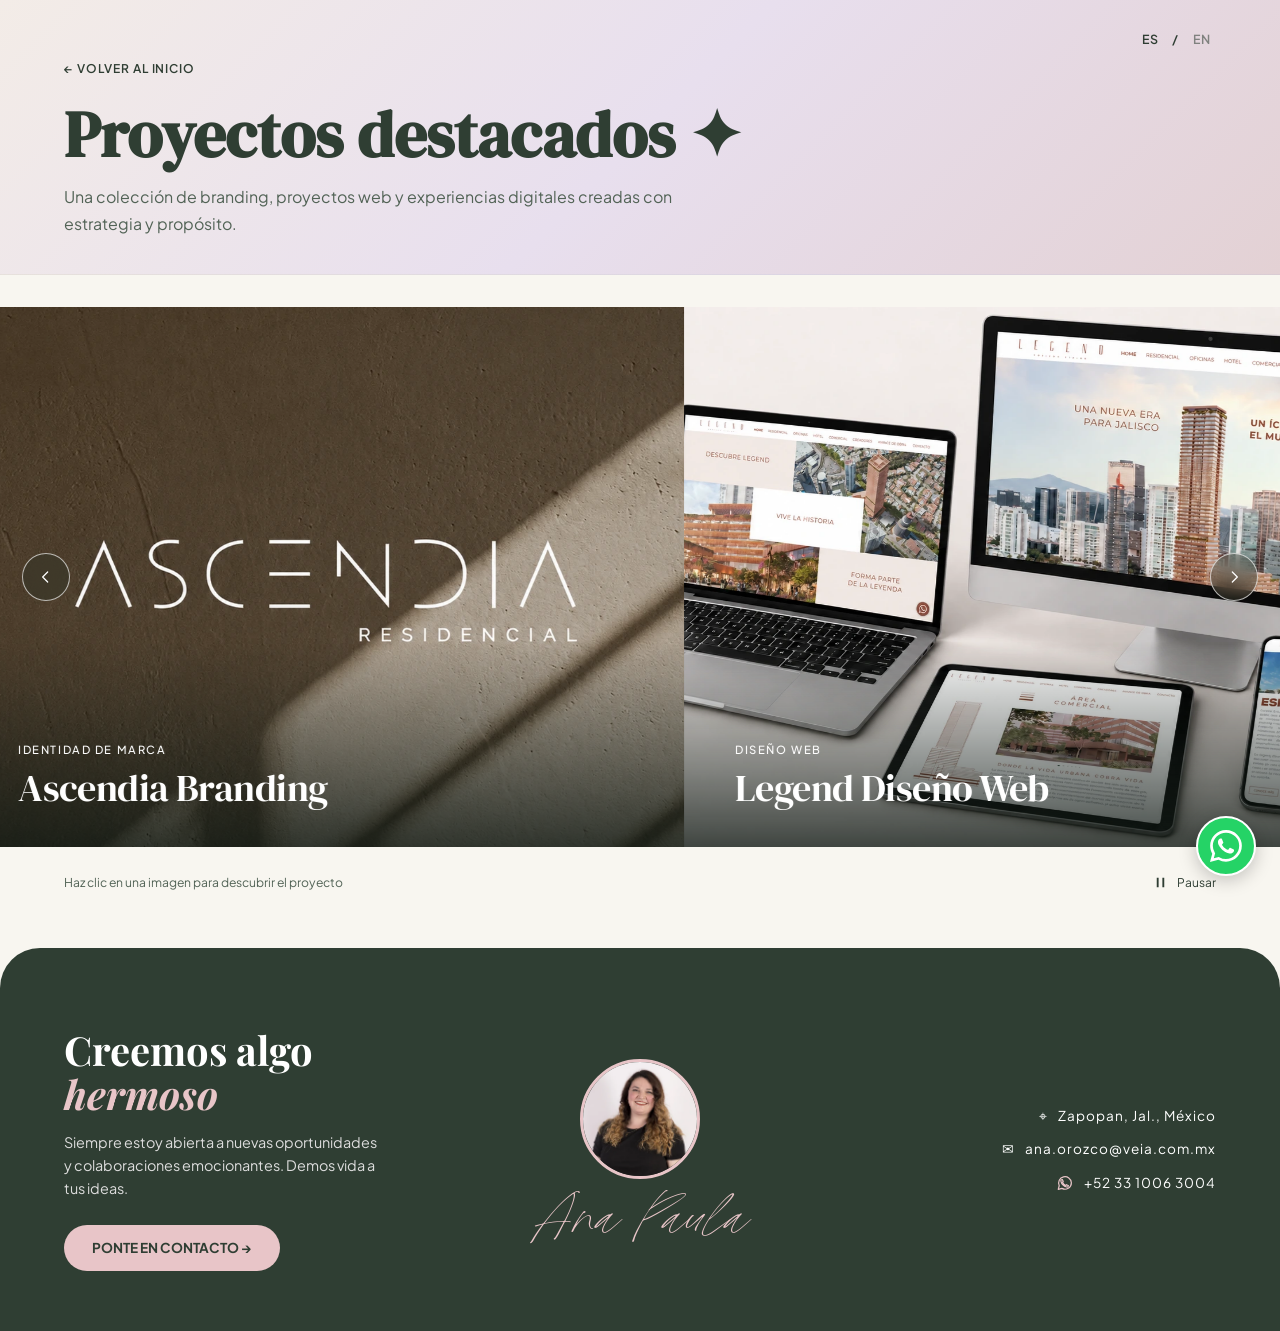
==== commit 6fbceb3e: "Enlazar botón de contacto al WhatsApp actual del sitio" ====
--- a/proyectos.html
+++ b/proyectos.html
@@ -130,7 +130,7 @@
       <div class="footer-cta">
         <h2 data-i18n-html="footerTitle">Creemos algo<br><span>hermoso</span></h2>
         <p data-i18n="footerDescription">Siempre estoy abierta a nuevas oportunidades y colaboraciones emocionantes. Demos vida a tus ideas.</p>
-        <a href="mailto:ana.orozco@veia.com.mx" class="btn-pink" data-i18n="contactButton">PONTE EN CONTACTO →</a>
+        <a href="https://wa.me/523310063004" class="btn-pink" data-i18n="contactButton" target="_blank" rel="noopener noreferrer">PONTE EN CONTACTO →</a>
       </div>
        <div class="footer-center"><img src="ana-paula-avatar2.webp" alt="Ana Paula" class="avatar-footer" width="240" height="240" loading="lazy"><p class="signature-footer">Ana Paula</p></div>
       <div class="footer-info">
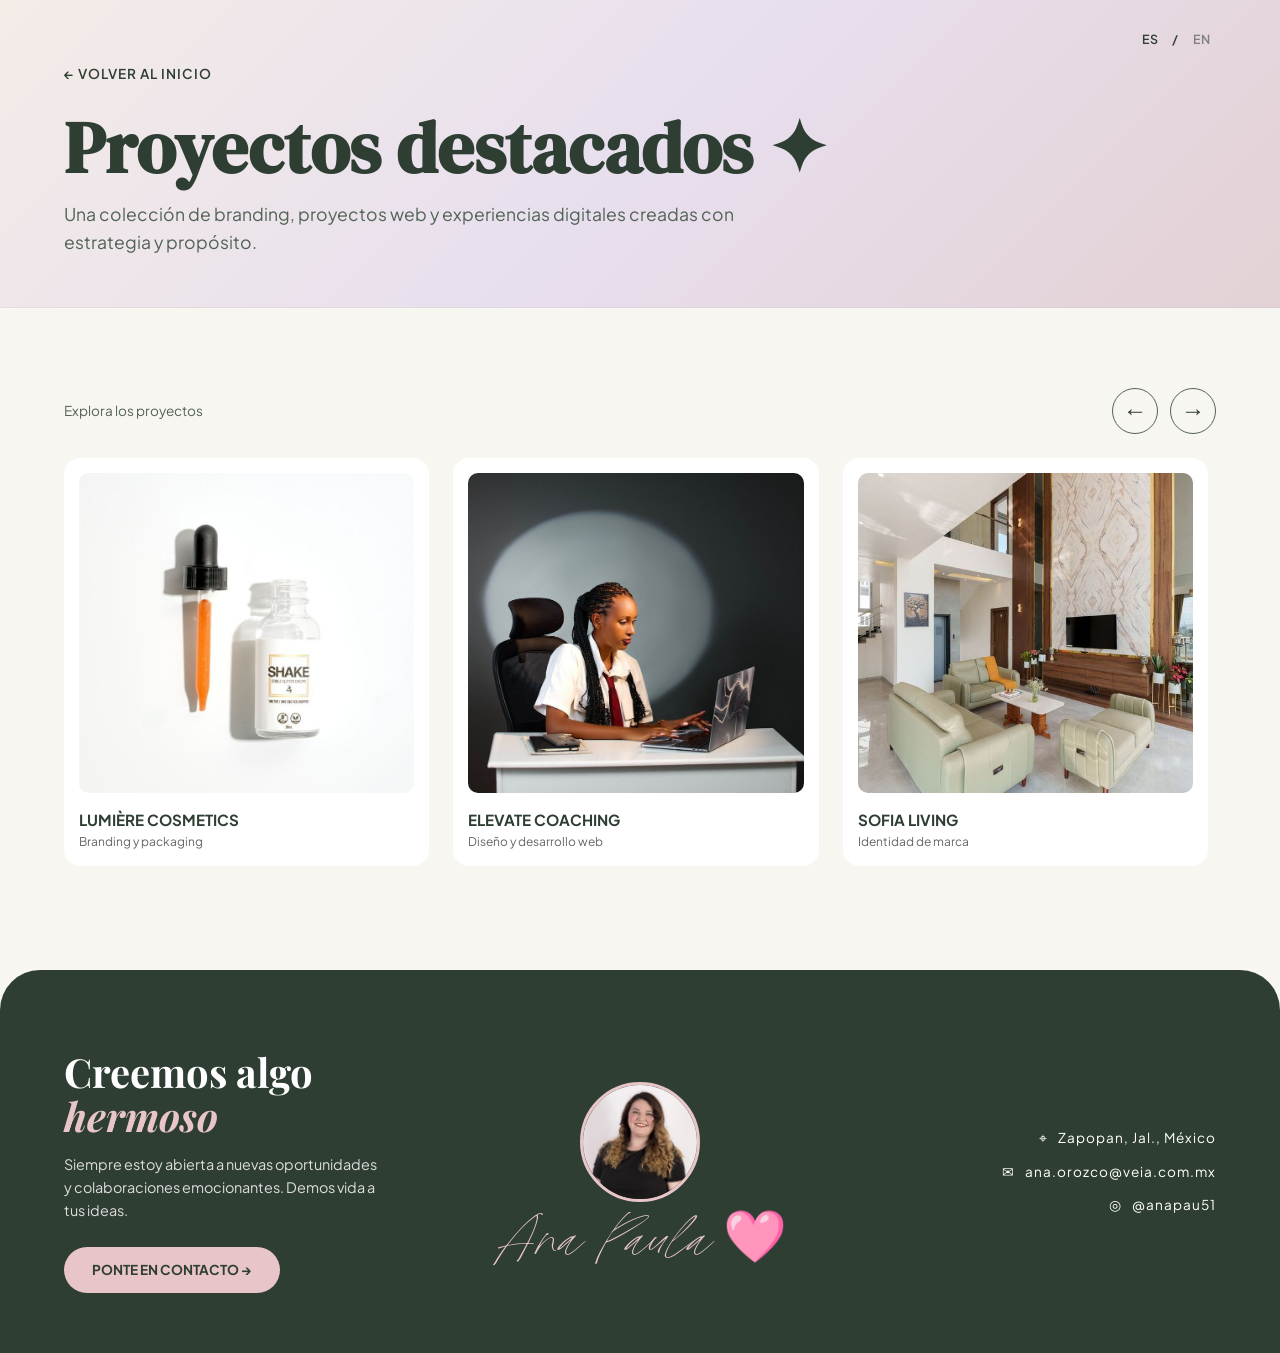
==== commit 329cf128: "Agrega corazón rosa a la firma de Ana Paula en el footer" ====
--- a/proyectos.html
+++ b/proyectos.html
@@ -6,88 +6,54 @@
   <title>Proyectos | Ana Paula Studio</title>
   <meta name="description" content="Proyectos seleccionados de Ana Paula: branding, diseño web, contenido digital y marketing." data-i18n-content="metaDescription">
   <link rel="icon" type="image/png" sizes="64x64" href="AP-favicon.png">
-  <link rel="stylesheet" href="style.css?v=projects-fonts-restored-2">
+  <link rel="stylesheet" href="style.css?v=4">
   <link rel="preconnect" href="https://fonts.googleapis.com">
   <link rel="preconnect" href="https://fonts.gstatic.com" crossorigin>
   <link href="https://fonts.googleapis.com/css2?family=DM+Serif+Display:ital@0;1&family=Mr+De+Haviland&family=Playfair+Display:ital,wght@0,600;0,700;1,400&family=Plus+Jakarta+Sans:wght@300;400;500;600&display=swap" rel="stylesheet">
   <style>
-    /* Tipografías originales de la página de proyectos. */
-    body[data-page="projects"] {
-      --font-display: 'DM Serif Display', serif;
-      --font-serif: 'Playfair Display', serif;
-    }
-    .page-header { position:relative; padding:54px 0 36px; background:linear-gradient(135deg,#F3ECE7 0%,#E8DFEE 50%,#E3D1D4 100%); border-bottom:1px solid rgba(47,62,51,.06); }
-    .back-link { display:inline-flex; margin-bottom:22px; color:var(--olive-dark); font-size:.75rem; font-weight:600; letter-spacing:.08em; text-decoration:none; transition:transform .2s; }
-    .back-link:hover { transform:translateX(-4px); }
-    .page-title { margin-bottom:14px; color:var(--olive-dark); font-family:var(--font-display); font-size:clamp(2.8rem,5vw,4.3rem); line-height:1.08; }
-    .page-subtitle { max-width:660px; color:var(--olive-sage); font-size:1rem; line-height:1.7; }
-    .main-content { padding:32px 0 48px; }
-    .project-showcase { width:100%; }
-    .carousel-stage { position:relative; background:var(--olive-dark); }
-    #projects-carousel { width:100%; overflow:hidden; touch-action:pan-y pinch-zoom; }
-    .carousel-track { display:flex; width:100%; gap:0; will-change:transform; }
-    #projects-carousel .project-card { flex:0 0 56%; min-width:0; margin:0; padding:0; border:0; border-radius:0; background:transparent; opacity:1; transform:none; box-shadow:none; transition:none; }
-    .project-open { display:block; position:relative; width:100%; padding:0; border:0; background:transparent; color:white; font:inherit; text-align:left; cursor:pointer; user-select:none; -webkit-user-select:none; -webkit-tap-highlight-color:transparent; }
-    #projects-carousel .project-img { height:clamp(410px,60vh,640px); margin:0; border-radius:0; }
-    #projects-carousel .project-img img { display:block; width:100%; height:100%; object-fit:cover; pointer-events:none; transition:transform .8s cubic-bezier(.2,.7,.3,1); }
-    #projects-carousel .project-info { position:absolute; inset:auto 0 0; display:block; padding:100px clamp(28px,4vw,64px) 38px; background:linear-gradient(transparent,rgba(14,23,18,.78)); pointer-events:none; }
-    #projects-carousel .project-info > div { display:flex; flex-direction:column-reverse; gap:8px; }
-    #projects-carousel .project-info h3 { color:#fff; font-family:var(--font-display); font-weight:400; font-size:clamp(1.65rem,3vw,2.8rem); line-height:1.1; letter-spacing:-.015em; }
-    #projects-carousel .project-info p { color:#fff; font-size:.7rem; font-weight:500; letter-spacing:.14em; text-transform:uppercase; }
-    .project-open:focus-visible { outline:3px solid var(--pink-dusty); outline-offset:-5px; }
-    @media(hover:hover) {
-      .project-open:hover .project-img img { transform:scale(1.025); }
-    }
-    .carousel-arrow { position:absolute; z-index:2; top:50%; display:grid; place-items:center; width:48px; height:48px; transform:translateY(-50%); border:1px solid rgba(255,255,255,.65); border-radius:50%; background:rgba(34,47,38,.3); color:white; backdrop-filter:blur(10px); cursor:pointer; transition:background .2s,color .2s; }
-    .carousel-arrow svg { width:20px; height:20px; fill:none; stroke:currentColor; stroke-width:1.5; stroke-linecap:round; stroke-linejoin:round; }
-    .carousel-arrow:hover { background:var(--bg-cream); color:var(--olive-dark); }
-    #projects-prev { left:22px; }
-    #projects-next { right:22px; }
-    .carousel-meta { display:flex; align-items:center; justify-content:space-between; gap:20px; max-width:1280px; margin:auto; padding:18px 5% 0; color:var(--olive-sage); }
-    .carousel-hint { font-size:.76rem; }
-    #projects-play { display:inline-flex; align-items:center; gap:9px; padding:8px 0 8px 16px; border:0; background:transparent; color:var(--olive-dark); font:inherit; font-size:.75rem; cursor:pointer; white-space:nowrap; }
-    #projects-play svg { width:15px; height:15px; fill:currentColor; }
-    .project-dialog { margin:auto; padding:0; width:min(1100px,94vw); height:min(800px,88vh); height:min(800px,88dvh); max-width:none; max-height:none; border:0; border-radius:18px; background:var(--bg-cream); color:var(--text-dark); overflow:hidden; box-shadow:0 24px 90px #0004; }
-    .project-dialog::backdrop { background:rgba(24,32,27,.75); backdrop-filter:blur(5px); }
+    .page-header { position: relative; padding: 60px 0 50px; background: linear-gradient(135deg, #F3ECE7 0%, #E8DFEE 50%, #E3D1D4 100%); border-bottom: 1px solid rgba(0, 0, 0, 0.06); }
+    .back-link { display: inline-flex; margin-bottom: 25px; color: var(--olive-dark); font-size: 0.85rem; font-weight: 600; letter-spacing: 1px; text-decoration: none; transition: transform 0.2s ease; }
+    .back-link:hover { transform: translateX(-5px); }
+    .page-title { margin-bottom: 15px; color: var(--olive-dark); font-family: var(--font-display); font-size: clamp(3rem, 6vw, 4.5rem); line-height: 1.05; }
+    .page-subtitle { max-width: 700px; color: var(--olive-sage); font-size: 1.1rem; }
+    .projects-full-grid { display: grid; grid-template-columns: repeat(3, 1fr); gap: 30px; }
+    @media (max-width: 1024px) { .projects-full-grid { grid-template-columns: repeat(2, 1fr); } }
+    @media (max-width: 768px) { .projects-full-grid { grid-template-columns: 1fr; } }
+
+    /* Carrusel de proyectos y ficha con galería vertical. */
+    .projects-full-grid { display:flex; gap:24px; overflow-x:auto; scroll-snap-type:x mandatory; padding:8px 4px 24px; scrollbar-color:var(--olive-sage) var(--bg-cream); }
+    .projects-full-grid .project-card { flex:0 0 calc((100% - 48px)/3); scroll-snap-align:start; }
+    .project-open { display:block; width:100%; border:0; background:transparent; text-align:left; color:inherit; font:inherit; cursor:pointer; }
+    .projects-full-grid .project-img { height:320px; }
+    .carousel-controls { display:flex; align-items:center; justify-content:flex-end; gap:12px; margin-bottom:16px; }
+    .carousel-controls button, .project-close { width:46px; height:46px; border:1px solid var(--olive-sage); border-radius:50%; background:var(--bg-cream); color:var(--olive-dark); font-size:24px; cursor:pointer; }
+    .carousel-controls button:disabled { opacity:.35; cursor:default; }
+    .carousel-hint { margin-right:auto; color:var(--olive-sage); font-size:.85rem; }
+    .project-dialog { margin:auto; padding:0; width:min(1100px,94vw); height: min(800px,88vh); height:min(800px,88dvh); max-width:none; max-height:none; border:0; border-radius:20px; background:var(--bg-cream); color:var(--text-dark); overflow:hidden; box-shadow:0 24px 90px #0004; }
+    .project-dialog::backdrop { background:rgba(24,32,27,.72); }
     .project-dialog-layout { display:grid; grid-template-columns:1fr 1.2fr; height:100%; min-height:0; }
     .project-copy { padding:64px 40px 40px; overflow-y:auto; }
     .project-copy h2 { font-family:var(--font-display); font-size:clamp(1.8rem,3vw,3rem); line-height:1.1; overflow-wrap:anywhere; margin:16px 0 24px; }
     .project-copy p { color:var(--olive-sage); white-space:pre-line; }
-    .project-website { margin-top:24px; }
-    .project-website[hidden] { display:none; }
-    .project-website:focus-visible { outline:2px solid var(--olive-dark); outline-offset:4px; }
     .project-eyebrow { font-size:.75rem; letter-spacing:.12em; text-transform:uppercase; }
-    .project-gallery { min-height:0; overflow-y:auto; overscroll-behavior:contain; padding:0; background:#ece8e1; scrollbar-gutter:auto; }
-    .project-gallery figure { margin:0; padding:0; border:0; }
-    .project-gallery img { display:block; width:100%; height:auto; margin:0; border:0; border-radius:0; }
-    .image-placeholder { min-height:270px; height:28vh; display:grid; place-items:center; border:0; border-radius:0; background:linear-gradient(135deg,#e1e6de,#eedbdb); color:var(--olive-sage); font-size:.9rem; }
-    .project-close { position:absolute; right:12px; top:12px; z-index:2; display:grid; place-items:center; width:46px; height:46px; border:1px solid var(--olive-sage); border-radius:50%; background:var(--bg-cream); color:var(--olive-dark); font-size:24px; cursor:pointer; }
+    .project-gallery { min-height:0; overflow-y:auto; overscroll-behavior:contain; padding:64px 24px 24px; background:#ece8e1; scrollbar-gutter:stable; }
+    .project-gallery figure { margin:0 0 16px; }
+    .project-gallery img { display:block; width:100%; height:auto; border-radius:8px; }
+    .image-placeholder { min-height:270px; height:28vh; display:grid; place-items:center; border:1px dashed #a5aaa0; border-radius:8px; background:linear-gradient(135deg,#e1e6de,#eedbdb); color:var(--olive-sage); font-size:.9rem; }
+    .project-close { position:absolute; right:12px; top:12px; z-index:2; }
     body.project-is-open { overflow:hidden; }
+    @media(max-width:1024px) { .projects-full-grid .project-card { flex-basis:calc((100% - 24px)/2); } }
     @media(max-width:640px) {
-      .page-header { padding:60px 0 28px; }
-      .back-link { margin-bottom:20px; font-size:.7rem; }
-      .page-title { font-size:clamp(2.5rem,10vw,3.2rem); max-width:12ch; }
-      .page-subtitle { font-size:.9rem; }
-      .main-content { padding:20px 0 32px; }
-      #projects-carousel .project-card { flex-basis:88%; }
-      #projects-carousel .project-img { height:480px; height:clamp(380px,62svh,530px); }
-      #projects-carousel .project-info { padding:100px 24px 30px; }
-      #projects-carousel .project-info h3 { font-size:1.85rem; }
-      #projects-carousel .project-info p { font-size:.64rem; letter-spacing:.09em; }
-      .carousel-arrow { width:42px; height:42px; }
-      #projects-prev { left:12px; }
-      #projects-next { right:12px; }
-      .carousel-meta { gap:10px; padding-top:12px; }
-      .carousel-hint { font-size:.68rem; max-width:25ch; }
-      #projects-play { font-size:.7rem; }
-      .project-dialog { width:96vw; height:94vh; height:94dvh; }
+      .projects-full-grid .project-card { flex-basis:88%; }
+      .projects-full-grid .project-img { height:300px; }
+      .project-dialog { width:96vw; height:94dvh; }
       .project-dialog-layout { grid-template-columns:1fr; grid-template-rows:auto minmax(0,1fr); }
       .project-copy { padding:28px 60px 20px 24px; max-height:32dvh; }
       .project-copy h2 { font-size:1.7rem; margin:8px 0 12px; }
-      .project-gallery { padding:0; }
+      .project-gallery { padding:20px; }
       .image-placeholder { min-height:220px; }
     }
-    @media(prefers-reduced-motion:reduce) { .carousel-track { will-change:auto; } }
+
   </style>
 </head>
 <body data-page="projects">
@@ -98,31 +64,27 @@
     </div>
     <div class="container">
       <a href="index.html" class="back-link" data-i18n="backHome">← VOLVER AL INICIO</a>
-      <h1 class="page-title" data-i18n="selectedWork">Proyectos destacados ✦</h1>
-      <p class="page-subtitle" data-i18n="projectsSubtitle">Una colección de branding, proyectos web y experiencias digitales creadas con estrategia y propósito.</p>
+      <h1 class="page-title" data-i18n="selectedWork">Trabajo seleccionado ✦</h1>
+      <p class="page-subtitle" data-i18n="projectsSubtitle">Una colección de identidades de marca, proyectos web y experiencias digitales creadas con estrategia y propósito.</p>
     </div>
   </header>
 
   <main class="main-content">
-    <section class="project-showcase" aria-label="Proyectos seleccionados">
-      <div class="carousel-stage">
-        <div id="projects-carousel" role="region" aria-label="Proyectos" tabindex="0">
-          <div class="carousel-track">
-<article class="project-card"><button type="button" class="project-open" data-project="0" aria-haspopup="dialog"><div class="project-img"><img src="img/proyectos/ascendia/ascendia-01.webp" alt="Ascendia Residencial: identidad visual" loading="eager" decoding="async" draggable="false" width="1023" height="1537"></div><div class="project-info"><div><h3 data-i18n="projectTitleAscendia">Ascendia Branding</h3><p data-i18n="projectBrandIdentity">Identidad de marca</p></div></div></button></article>
-<article class="project-card"><button type="button" class="project-open" data-project="1" aria-haspopup="dialog"><div class="project-img"><img src="img/proyectos/legend/legend-01.webp" alt="Legend: diseño web en computadora, tablet y celular" loading="eager" decoding="async" draggable="false" width="1672" height="941"></div><div class="project-info"><div><h3 data-i18n="projectTitleLegend">Legend Diseño Web</h3><p data-i18n="projectWebDesignOnly">Diseño Web</p></div></div></button></article>
-<article class="project-card"><button type="button" class="project-open" data-project="2" aria-haspopup="dialog"><div class="project-img"><img src="img/proyectos/inverti-property/1.png" alt="Campaña digital de Inverti Property" loading="eager" decoding="async" draggable="false"></div><div class="project-info"><div><h3 data-i18n="projectTitleInverti">Diseño de Campaña Digital Inverti Property</h3><p data-i18n="projectDigitalCampaign">Diseño de Campaña Digital</p></div></div></button></article>
-<article class="project-card"><button type="button" class="project-open" data-project="3" aria-haspopup="dialog"><div class="project-img"><img src="img/proyectos/vista-vallarta/vista-vallarta-01.webp" alt="Vista Vallarta: logotipo sobre agua turquesa" loading="eager" decoding="async" draggable="false" width="926" height="1152"></div><div class="project-info"><div><h3 data-i18n="projectTitleVistaVallarta">Vista Vallarta Diseño de Branding</h3><p data-i18n="projectBrandingDesign">Diseño de Branding</p></div></div></button></article>
-<article class="project-card"><button type="button" class="project-open" data-project="4" aria-haspopup="dialog"><div class="project-img"><img src="img/proyectos/nativa/nativa-01.webp" alt="Nativa: identidad de marca sobre hojas tropicales" loading="lazy" width="1417" height="804"></div><div class="project-info"><div><h3 data-i18n="projectTitleNativa">Nativa Campaña de Lanzamiento</h3><p data-i18n="projectBrandingSocial">branding y redes sociales</p></div></div></button></article>
-          </div>
-        </div>
-        <button type="button" class="carousel-arrow" id="projects-prev" aria-label="Proyectos anteriores"><svg viewBox="0 0 24 24" aria-hidden="true"><path d="m14 6-6 6 6 6"/></svg></button>
-        <button type="button" class="carousel-arrow" id="projects-next" aria-label="Proyectos siguientes"><svg viewBox="0 0 24 24" aria-hidden="true"><path d="m10 6 6 6-6 6"/></svg></button>
-      </div>
-      <div class="carousel-meta">
-        <p class="carousel-hint" id="carousel-hint">Haz clic en una imagen para descubrir el proyecto</p>
-        <button type="button" id="projects-play" aria-label="Pausar carrusel"><svg viewBox="0 0 16 16" aria-hidden="true"><path d="M4 3h2v10H4zm6 0h2v10h-2z"/></svg><span>Pausar</span></button>
-      </div>
-    </section>
+    <div class="container">
+      <div class="carousel-controls">
+        <span class="carousel-hint" id="carousel-hint">Explora los proyectos</span>
+        <button type="button" id="projects-prev" aria-label="Proyectos anteriores">←</button>
+        <button type="button" id="projects-next" aria-label="Proyectos siguientes">→</button>
+      </div>
+      <div class="projects-full-grid" id="projects-carousel" role="region" aria-label="Proyectos" tabindex="0">
+        <article class="project-card"><button type="button" class="project-open" data-project="0" aria-haspopup="dialog"><div class="project-img"><img src="proyecto1.jpg" alt="Lumière Cosmetics" loading="lazy" width="800" height="1200"></div><div class="project-info"><div><h3>LUMIÈRE COSMETICS</h3><p data-i18n="projectBrandingPackaging">Branding y packaging</p></div></div></button></article>
+        <article class="project-card"><button type="button" class="project-open" data-project="1" aria-haspopup="dialog"><div class="project-img"><img src="proyecto2.jpg" alt="Elevate Coaching" loading="lazy" width="800" height="1000"></div><div class="project-info"><div><h3>ELEVATE COACHING</h3><p data-i18n="projectWebDesign">Diseño y desarrollo web</p></div></div></button></article>
+        <article class="project-card"><button type="button" class="project-open" data-project="2" aria-haspopup="dialog"><div class="project-img"><img src="proyecto3.jpg" alt="Sofia Living" loading="lazy" width="800" height="534"></div><div class="project-info"><div><h3>SOFIA LIVING</h3><p data-i18n="projectBrandIdentity">Identidad de marca</p></div></div></button></article>
+        <article class="project-card"><button type="button" class="project-open" data-project="3" aria-haspopup="dialog"><div class="project-img"><img src="proyecto4.jpg" alt="Solstice Candles" loading="lazy" width="800" height="1200"></div><div class="project-info"><div><h3>SOLSTICE CANDLES</h3><p data-i18n="projectBrandingPackaging">Branding y packaging</p></div></div></button></article>
+        <article class="project-card"><button type="button" class="project-open" data-project="4" aria-haspopup="dialog"><div class="project-img"><img src="proyecto5.jpg" alt="Arcadia Realty" loading="lazy" width="800" height="1066"></div><div class="project-info"><div><h3>ARCADIA REALTY</h3><p data-i18n="projectWebDesign">Diseño y desarrollo web</p></div></div></button></article>
+        <article class="project-card"><button type="button" class="project-open" data-project="5" aria-haspopup="dialog"><div class="project-img"><img src="proyecto6.jpg" alt="Urban Harvest" loading="lazy" width="800" height="1066"></div><div class="project-info"><div><h3>URBAN HARVEST</h3><p data-i18n="projectBrandIdentity">Identidad de marca</p></div></div></button></article>
+      </div>
+    </div>
   </main>
 
   <footer class="footer">
@@ -130,13 +92,13 @@
       <div class="footer-cta">
         <h2 data-i18n-html="footerTitle">Creemos algo<br><span>hermoso</span></h2>
         <p data-i18n="footerDescription">Siempre estoy abierta a nuevas oportunidades y colaboraciones emocionantes. Demos vida a tus ideas.</p>
-        <a href="https://wa.me/523310063004" class="btn-pink" data-i18n="contactButton" target="_blank" rel="noopener noreferrer">PONTE EN CONTACTO →</a>
-      </div>
-       <div class="footer-center"><img src="ana-paula-avatar2.webp" alt="Ana Paula" class="avatar-footer" width="240" height="240" loading="lazy"><p class="signature-footer">Ana Paula</p></div>
+        <a href="mailto:ana.orozco@veia.com.mx" class="btn-pink" data-i18n="contactButton">PONTE EN CONTACTO →</a>
+      </div>
+       <div class="footer-center"><img src="ana-paula-avatar2.webp" alt="Ana Paula" class="avatar-footer" width="240" height="240" loading="lazy"><p class="signature-footer">Ana Paula 🩷</p></div>
       <div class="footer-info">
         <p class="info-item"><span aria-hidden="true">⌖</span><span data-i18n="footerLocation">Zapopan, Jal., México</span></p>
         <a class="info-item" href="mailto:ana.orozco@veia.com.mx"><span aria-hidden="true">✉</span><span>ana.orozco@veia.com.mx</span></a>
-        <a class="info-item" href="https://wa.me/523310063004" target="_blank" rel="noopener" aria-label="WhatsApp: +52 33 1006 3004"><svg xmlns="http://www.w3.org/2000/svg" width="18" height="18" viewBox="0 0 24 24" fill="none" stroke="currentColor" stroke-width="1.6" stroke-linecap="round" stroke-linejoin="round" aria-hidden="true" focusable="false"><path d="M20.5 11.7a8.5 8.5 0 0 1-12.6 7.5L3 20.5l1.3-4.8a8.5 8.5 0 1 1 16.2-4Z"/><path d="m8.4 7.3 1.3 2.6-1 1.1a8.1 8.1 0 0 0 4.3 4.3l1.1-1 2.6 1.3c-.4 1.5-1.2 2-2.5 1.7-3.8-.9-6.8-3.9-7.7-7.7-.3-1.3.2-2.1 1.9-2.3Z"/></svg><span>+52 33 1006 3004</span></a>
+        <a class="info-item" href="https://www.instagram.com/anapau51" target="_blank" rel="noopener"><span aria-hidden="true">◎</span><span>@anapau51</span></a>
       </div>
     </div>
   </footer>
@@ -147,27 +109,23 @@
         <p class="project-eyebrow" id="project-eyebrow">Proyecto seleccionado</p>
         <h2 id="project-title"></h2>
         <p id="project-description"></p>
-        <a class="btn-pink project-website" id="project-website" target="_blank" rel="noopener noreferrer" hidden>Conoce la página</a>
       </div>
       <div class="project-gallery" id="project-gallery" tabindex="0" role="region" aria-label="Imágenes del proyecto"></div>
     </div>
   </dialog>
-  <a class="whatsapp-float" id="whatsapp-float" href="https://wa.me/523310063004" target="_blank" rel="noopener noreferrer" aria-label="WhatsApp: +52 33 1006 3004" title="WhatsApp: +52 33 1006 3004">
-    <img src="icons/whatsapp.svg" width="32" height="32" alt="" aria-hidden="true">
-  </a>
-
-  <script src="script.js?v=nativa-2"></script>
+  <script src="script.js"></script>
   <script>
 (() => {
   // Agregar las rutas de las imágenes aquí, en el orden de la galería.
   // Cada cadena vacía mantiene un espacio provisional, sin solicitar archivos rotos.
   // Las descripciones pueden escribirse por proyecto en español e inglés.
   const projects = [
-    {"images":["img/proyectos/ascendia/ascendia-01.webp","img/proyectos/ascendia/ascendia-02.webp","img/proyectos/ascendia/ascendia-03.webp","img/proyectos/ascendia/ascendia-04.webp","img/proyectos/ascendia/ascendia-05.webp","img/proyectos/ascendia/ascendia-06.webp"],"imageSizes":[[1023,1537],[1200,1200],[922,1152],[2048,1902],[842,1264],[1024,1024]],"imageAlts":{"es":["Logotipo de Ascendia Residencial sobre una pared texturizada","Paleta de colores de Ascendia Residencial","Tarjetas de presentación de Ascendia Residencial","Diseño de brochure de Ascendia Residencial","Papelería y sobre de Ascendia Residencial","Aplicaciones de la marca Ascendia Residencial en redes sociales"],"en":["Ascendia Residencial logo on a textured wall","Ascendia Residencial color palette","Ascendia Residencial business cards","Ascendia Residencial brochure design","Ascendia Residencial stationery and envelope","Ascendia Residencial brand applications for social media"]},"description":{"es":"Diseñé la identidad de Ascendia para un desarrollo residencial de tres torres en Ciudad Granja, dentro del Área Metropolitana de Guadalajara. El objetivo fue crear una marca minimalista con personalidad propia, capaz de transmitir sofisticación, exclusividad y un estilo de vida contemporáneo.\n\nEl nombre nace de la palabra «ascender» y evoca el crecimiento vertical de las torres, así como la aspiración de avanzar hacia nuevas etapas. El proyecto incluyó también la creación de los nombres de cada torre, construyendo una identidad compartida para el desarrollo.\n\nLa propuesta visual combina líneas depuradas con una paleta inspirada en la naturaleza: verdes, tonos tierra y matices crema que aportan calidez, equilibrio y elegancia. Este lenguaje se extiende a la papelería, los materiales comerciales y la comunicación digital de la marca.\n\nAscendia busca conectar con quienes valoran el diseño, la calidad y una ubicación que permite disfrutar de la ciudad, tanto para establecer su hogar como para invertir en un patrimonio.","en":"I designed the identity for Ascendia, a three-tower residential development in Ciudad Granja, within the Guadalajara Metropolitan Area. The goal was to create a minimalist brand with a personality of its own, conveying sophistication, exclusivity and a contemporary lifestyle.\n\nThe name comes from the Spanish word “ascender,” meaning “to ascend,” and evokes the vertical growth of the towers as well as the aspiration to move forward into new stages of life. The project also included naming each tower, building a shared identity for the development.\n\nThe visual concept combines clean lines with a nature-inspired palette: greens, earth tones and shades of cream that bring warmth, balance and elegance. This visual language extends to the brand’s stationery, marketing materials and digital communication.\n\nAscendia seeks to connect with people who value design, quality and a location that lets them enjoy city life, whether they are establishing a home or investing in property."}},
-    {"images":["img/proyectos/legend/legend-01.webp","img/proyectos/legend/legend-02.webp","img/proyectos/legend/legend-03.webp"],"imageSizes":[[1672,941],[1536,1024],[1586,992]],"imageAlts":{"es":["Diseño web de Legend en computadora, laptop, tablet y celular","Composición de páginas y secciones del sitio web de Legend","Diseño adaptable de Legend con sus secciones y versiones para distintos dispositivos"],"en":["Legend web design on desktop, laptop, tablet and mobile","A composition of pages and sections from the Legend website","Legend responsive design with website sections and layouts for different devices"]},"description":{"es":"El diseño web de **Legend Tower** fue desarrollado como una extensión digital de la identidad, la visión y la dimensión de uno de los proyectos inmobiliarios más ambiciosos de Jalisco.\n\nUbicado en **Distrito Andares, Zapopan, Jalisco**, Legend reúne en un mismo desarrollo residencias, oficinas, espacios comerciales y un hotel, creando un proyecto de gran escala que busca convertirse en un nuevo referente arquitectónico y urbano para la ciudad.\n\nDesde el inicio, el reto no consistía únicamente en diseñar una página visualmente atractiva. Era necesario crear una experiencia digital capaz de **contar la historia detrás de Legend**, explicar el propósito de cada decisión y transmitir la magnitud del proyecto, sus valores y el nivel de quienes participan en su desarrollo.\n\nLa arquitectura, el diseño, la ubicación, los materiales y cada una de las áreas que conforman Legend tienen una razón de ser. Por ello, la página fue concebida alrededor de un **storytelling cuidadosamente estructurado**, llevando al usuario desde el origen del proyecto hasta sus diferentes propuestas de vida, trabajo, entretenimiento y hospitalidad.\n\nUno de los elementos centrales de esta narrativa fue presentar a los distintos protagonistas que hacen posible Legend. Entre ellos destaca **SOM (Skidmore, Owings & Merrill)**, uno de los despachos de arquitectura más reconocidos del mundo y responsable de proyectos icónicos como el Burj Khalifa en Dubái. También se integraron los diferentes participantes y colaboradores que forman parte de la concepción y desarrollo del proyecto.\n\nLa experiencia digital se estructuró en torno a las cuatro grandes áreas de Legend: **residencias, oficinas, comercio y hotel**, otorgando a cada una una narrativa y personalidad propias, de acuerdo con sus diferentes públicos y propuestas de valor.\n\nVisualmente, el sitio buscó encontrar un equilibrio entre **lujo, sofisticación y carácter**. La paleta inspirada en los tonos terracota y las tierras rojas de Jalisco se convirtió en un recurso fundamental para conectar el proyecto con su origen, mientras que la composición, la tipografía, las imágenes y los elementos dinámicos aportaron una sensación contemporánea, exclusiva y distintiva.\n\nCada sección fue pensada para que el usuario no solamente conociera Legend, sino que pudiera **entenderlo, recorrerlo y descubrir el porqué detrás de cada una de sus decisiones**.\n\nEl resultado fue una experiencia web original, dinámica y cuidadosamente construida para estar a la altura de la dimensión del proyecto: un espacio digital que no solo presenta una torre, sino que **construye y comunica el universo de Legend**.\n\nEl proyecto fue recibido con gran entusiasmo por parte de los involucrados en el desarrollo, quienes quedaron especialmente satisfechos con la propuesta visual y la manera en que la plataforma logró representar la esencia, exclusividad y visión de Legend.","en":"The web design for **Legend Tower** was developed as a digital extension of the identity, vision and scale of one of Jalisco’s most ambitious real estate projects.\n\nLocated in **Distrito Andares, Zapopan, Jalisco**, Legend brings together residences, offices, retail spaces and a hotel in a single large-scale development that seeks to become a new architectural and urban landmark for the city.\n\nFrom the outset, the challenge went beyond designing a visually attractive website. It required a digital experience capable of **telling the story behind Legend**, explaining the purpose of each decision and conveying the project’s scale, values and the caliber of those involved in its development.\n\nThe architecture, design, location, materials and each of Legend’s different areas have a reason for being. The website was therefore conceived around **carefully structured storytelling**, guiding users from the project’s origins to its different proposals for living, working, entertainment and hospitality.\n\nA central element of this narrative was introducing the different people and organizations that make Legend possible. Among them is **SOM (Skidmore, Owings & Merrill)**, one of the world’s most renowned architecture firms and the practice behind iconic projects such as the Burj Khalifa in Dubai. The website also introduced the other participants and collaborators involved in the project’s conception and development.\n\nThe digital experience was structured around Legend’s four main areas: **residences, offices, retail and hotel**, giving each its own narrative and personality in line with its different audiences and value propositions.\n\nVisually, the website sought a balance between **luxury, sophistication and character**. A palette inspired by terracotta tones and Jalisco’s red earth became a key element in connecting the project to its origins, while the composition, typography, imagery and dynamic elements conveyed a contemporary, exclusive and distinctive feel.\n\nEach section was designed to help users not only get to know Legend, but also **understand it, explore it and discover the reasoning behind each of its decisions**.\n\nThe result was an original, dynamic and carefully crafted web experience that matched the scale of the project: a digital space that does more than present a tower—it **builds and communicates the world of Legend**.\n\nThe project was received with great enthusiasm by those involved in the development, who were particularly pleased with the visual concept and the way the platform captured Legend’s essence, exclusivity and vision."},"website":"https://legendtower.com.mx/"},
-    {"images":["img/proyectos/inverti-property/1.png","img/proyectos/inverti-property/2.jpg","img/proyectos/inverti-property/3.png","img/proyectos/inverti-property/4.png","img/proyectos/inverti-property/5.png","img/proyectos/inverti-property/web-mockup.webp"],"imageAlts":{"es":["Diseño de campaña digital de Inverti Property — imagen 1","Diseño de campaña digital de Inverti Property — imagen 2","Diseño de campaña digital de Inverti Property — imagen 3","Diseño de campaña digital de Inverti Property — imagen 4","Diseño de campaña digital de Inverti Property — imagen 5","Mockup del sitio web de Inverti Property con catálogo de propiedades y terrenos"],"en":["Inverti Property digital campaign design — image 1","Inverti Property digital campaign design — image 2","Inverti Property digital campaign design — image 3","Inverti Property digital campaign design — image 4","Inverti Property digital campaign design — image 5","Inverti Property website mockup with property and land listings"]},"description":{"es":"Para el lanzamiento de Inverti Property se desarrolló una campaña de comunicación integral enfocada en presentar la nueva plataforma inmobiliaria, generar reconocimiento de marca y dirigir tráfico hacia su sitio web.\n\nEl principal reto consistió en comunicar de manera clara y atractiva la propuesta de valor de Inverti Property: un espacio donde las personas pueden encontrar oportunidades inmobiliarias seleccionadas bajo criterios estratégicos y con respaldo profesional, incluyendo terrenos, departamentos, oficinas y locales comerciales.\n\nA partir de este concepto se desarrolló una línea visual y narrativa para comunicar el lanzamiento en diferentes puntos de contacto digitales. La campaña contempló piezas para redes sociales, 2 mailings y 2 piezas gráficas diseñadas específicamente para distribución vía WhatsApp, buscando mantener una comunicación consistente en cada formato y facilitar el acercamiento de clientes potenciales a la plataforma.\n\nLa estrategia de contenido se construyó alrededor de diferentes mensajes para presentar la marca desde distintas perspectivas: desde la posibilidad de encontrar nuevas oportunidades inmobiliarias hasta el valor de contar con análisis, experiencia y respaldo profesional al momento de tomar una decisión de inversión.\n\nEl resultado fue una campaña de lanzamiento diseñada para dar visibilidad a Inverti Property, construir una primera percepción de marca y convertir el interés generado en visitas al sitio web y solicitudes de información.","en":"For the launch of Inverti Property, an integrated communication campaign was developed to introduce the new real estate platform, build brand awareness and drive traffic to its website.\n\nThe main challenge was to communicate Inverti Property’s value proposition clearly and attractively: a place where people can find real estate opportunities selected according to strategic criteria and backed by professional expertise, including land, apartments, offices and retail spaces.\n\nBuilding on this concept, a visual and narrative direction was developed to communicate the launch across different digital touchpoints. The campaign included social media assets, 2 email campaigns and 2 graphics designed specifically for distribution via WhatsApp, aiming to maintain consistent communication across formats and help potential clients connect with the platform.\n\nThe content strategy was built around different messages to introduce the brand from several perspectives: from the possibility of finding new real estate opportunities to the value of analysis, experience and professional support when making an investment decision.\n\nThe result was a launch campaign designed to raise the visibility of Inverti Property, establish an initial brand impression and turn the interest generated into website visits and requests for information."},"website":"https://invertiproperty.com/","websiteLabel":{"es":"Conoce la web de Inverti Property","en":"Visit the Inverti Property website"}},
-    {"images":["img/proyectos/vista-vallarta/vista-vallarta-01.webp","img/proyectos/vista-vallarta/vista-vallarta-02.webp","img/proyectos/vista-vallarta/vista-vallarta-03.webp","img/proyectos/vista-vallarta/vista-vallarta-04.webp","img/proyectos/vista-vallarta/vista-vallarta-05.webp","img/proyectos/vista-vallarta/vista-vallarta-06.webp","img/proyectos/vista-vallarta/vista-vallarta-07.webp"],"imageSizes":[[926,1152],[1200,1200],[896,1176],[1264,842],[1209,864],[1374,2048],[1979,2048]],"imageAlts":{"es":["Vista Vallarta: logotipo sobre agua turquesa","Vista Vallarta: paleta de colores de la marca","Vista Vallarta: diseño de tarjetas de presentación","Vista Vallarta: aplicación del logotipo en fachada","Vista Vallarta: aplicación publicitaria en escaparate","Vista Vallarta: bolsa y gorra con la identidad de marca","Vista Vallarta: kit de bienvenida y empaques de marca"],"en":["Vista Vallarta: logo over turquoise water","Vista Vallarta: brand color palette","Vista Vallarta: business card design","Vista Vallarta: logo applied to a building facade","Vista Vallarta: storefront advertising application","Vista Vallarta: branded tote bag and cap","Vista Vallarta: branded welcome kit and packaging"]},"description":{"es":"El proyecto de branding para Vista Vallarta nació con el objetivo de construir la identidad visual de un nuevo desarrollo residencial y de estilo de vida ubicado en las cercanías de Puerto Vallarta, pensado como un espacio donde la naturaleza, el confort y la sofisticación conviven en un mismo entorno.\n\nDesde su concepción, Vista Vallarta fue planteado como un desarrollo de gran escala que integraría viviendas y departamentos, además de una amplia variedad de servicios, espacios comerciales, entretenimiento y amenidades deportivas, como golf, pádel y tenis. La propuesta buscaba representar no solamente un lugar para vivir, sino todo un estilo de vida asociado con el bienestar, la exclusividad y la cercanía con el entorno natural.\n\nLa primera etapa del proyecto se concentró en el desarrollo de su identidad gráfica, teniendo como pieza central la creación del logotipo y, particularmente, del isotipo.\n\nEl isotipo fue desarrollado a partir de una exploración de formas orgánicas inspiradas en conchas marinas, arrecifes y corales, elementos presentes en el ecosistema del océano y que hacen referencia a la proximidad del desarrollo con Puerto Vallarta y el paisaje costero de la región.\n\nEstas formas fueron reinterpretadas de manera abstracta para construir un símbolo contemporáneo y distintivo, capaz de transmitir la conexión con el mar y la naturaleza sin perder la sensación de sofisticación, exclusividad y elegancia que buscaba proyectar el desarrollo.\n\nUno de los objetivos a futuro era que esta identidad pudiera convertirse en la base de un sistema de marca escalable, capaz de adaptarse a las distintas necesidades del proyecto y, eventualmente, dar origen a submarcas asociadas con las diferentes áreas, servicios y experiencias que conformarían Vista Vallarta.\n\nEl resultado fue una identidad visual concebida desde sus primeras etapas para representar una nueva forma de vivir el entorno de Puerto Vallarta: un estilo de vida donde la naturaleza y la vida costera se encuentran con el confort, el deporte y la sofisticación.","en":"The branding project for Vista Vallarta began with the aim of creating the visual identity for a new residential and lifestyle development near Puerto Vallarta, envisioned as a place where nature, comfort and sophistication coexist.\n\nFrom its inception, Vista Vallarta was conceived as a large-scale development that would bring together houses and apartments, along with a wide range of services, retail spaces, entertainment and sports amenities, including golf, padel and tennis. The concept sought to represent more than a place to live: an entire lifestyle associated with well-being, exclusivity and a close connection to the natural surroundings.\n\nThe first phase of the project focused on developing its visual identity, with the creation of the logo—and particularly its symbol—at the heart of the process.\n\nThe symbol was developed through an exploration of organic shapes inspired by seashells, reefs and corals: elements of the ocean ecosystem that reference the development’s proximity to Puerto Vallarta and the region’s coastal landscape.\n\nThese shapes were reinterpreted abstractly to create a contemporary, distinctive symbol that could convey a connection to the sea and nature while retaining the sense of sophistication, exclusivity and elegance the development sought to project.\n\nOne of the long-term goals was for this identity to become the foundation of a scalable brand system, capable of adapting to the project’s different needs and eventually giving rise to sub-brands associated with the various areas, services and experiences that would make up Vista Vallarta.\n\nThe result was a visual identity conceived from its earliest stages to represent a new way of experiencing the surroundings of Puerto Vallarta: a lifestyle where nature and coastal living meet comfort, sport and sophistication."}},
-    {"images":["img/proyectos/nativa/nativa-01.webp","img/proyectos/nativa/nativa-02.webp","img/proyectos/nativa/nativa-03.webp","img/proyectos/nativa/nativa-04.webp","img/proyectos/nativa/nativa-05.webp","img/proyectos/nativa/nativa-07.webp","img/proyectos/nativa/nativa-redes.webp"],"imageSizes":[[1417,804],[2000,1333],[2000,1333],[2000,1389],[2000,1500],[2048,1365],[1122,1402]],"imageAlts":{"es":["Identidad visual de Nativa sobre hojas tropicales","Tarjetas de presentación de Nativa","Valla publicitaria de Nativa","Diseño editorial de Nativa en revista","Folders de Nativa","Hoja membretada de Nativa","Diseño de redes sociales de Nativa con publicaciones de Instagram"],"en":["Nativa visual identity on tropical leaves","Nativa business cards","Nativa billboard","Nativa magazine editorial design","Nativa presentation folders","Nativa letterhead","Nativa social media design with Instagram posts"]},"description":{"es":"La campaña de lanzamiento de Nativa se desarrolló para comunicar la esencia de un proyecto residencial vinculado con la naturaleza y la vida en Puerto Vallarta. Su propuesta invita a regresar a lo esencial: disfrutar de la tranquilidad de un entorno selvático, encontrar equilibrio en la vida cotidiana y mantener una conexión con la cultura y las experiencias del destino.\n\nA partir del logotipo y el isotipo existentes, el trabajo se centró en desarrollar y aplicar el resto de la identidad visual de la marca en distintos materiales de comunicación. El objetivo fue construir una presencia reconocible y alineada con la serenidad y la cercanía con la naturaleza que definen a Nativa.\n\nEl proyecto incluyó el diseño de brochure, publicidad para vallas y revistas, tarjetas de presentación, carpetas, hojas membretadas, piezas para redes sociales y firmas electrónicas. Cada aplicación se adaptó a las necesidades de su formato, manteniendo un lenguaje visual compartido entre los medios impresos y digitales.\n\nLa dirección gráfica retomó el universo tropical de Nativa mediante referencias a la vegetación, tonos naturales y composiciones que transmiten calma. El resultado fue una familia de materiales para acompañar el lanzamiento y presentar de forma consistente tanto el desarrollo como el estilo de vida que propone.","en":"Nativa’s launch campaign was developed to communicate the essence of a residential project connected to nature and life in Puerto Vallarta. Its concept invites people to return to what matters: enjoy the tranquillity of a jungle setting, find balance in everyday life and stay connected to the destination’s culture and experiences.\n\nBuilding on the existing logo and brand symbol, the work focused on developing and applying the rest of the brand’s visual identity across its communication materials. The aim was to create a recognisable presence aligned with the serenity and connection to nature that define Nativa.\n\nThe project included brochure design, billboard and magazine advertising, business cards, presentation folders, letterheads, social media graphics and email signatures. Each application was adapted to its format while maintaining a shared visual language across print and digital media.\n\nThe art direction drew on Nativa’s tropical world through references to vegetation, natural colours and compositions that convey calm. The result was a family of materials designed to support the launch and consistently present both the development and its proposed lifestyle."}}
+    { images: ['', '', '', '', '', '', ''], description: { es: '', en: '' } },
+    { images: ['', '', '', '', '', '', ''], description: { es: '', en: '' } },
+    { images: ['', '', '', '', '', '', ''], description: { es: '', en: '' } },
+    { images: ['', '', '', '', '', '', ''], description: { es: '', en: '' } },
+    { images: ['', '', '', '', '', '', ''], description: { es: '', en: '' } },
+    { images: ['', '', '', '', '', '', ''], description: { es: '', en: '' } }
   ];
   const carousel = document.getElementById('projects-carousel');
   const prev = document.getElementById('projects-prev');
@@ -175,181 +133,34 @@
   const dialog = document.getElementById('project-dialog');
   const gallery = document.getElementById('project-gallery');
   const close = document.getElementById('project-close');
-  const whatsappFloat = document.getElementById('whatsapp-float');
-  const projectWebsite = document.getElementById('project-website');
   let opener;
   const english = () => document.documentElement.lang === 'en';
-  const play = document.getElementById('projects-play');
-  const track = carousel.querySelector('.carousel-track');
-  const reducedMotion = matchMedia('(prefers-reduced-motion: reduce)');
-  const originals = [...track.querySelectorAll('.project-card')];
-  let paused = reducedMotion.matches;
-  let hovered = false;
-  let keyboardFocus = false;
-  let manualUntil = 0;
-  let previousTime = 0;
-  let offset = 0;
-  let cycle = 0;
-  let step = 0;
-  let tween = null;
-  let pointer = null;
-  let ignoreClickUntil = 0;
-  // Duplicamos una vuelta completa para enlazar el final con el principio.
-  originals.forEach(card => {
-    const copy = card.cloneNode(true);
-    copy.setAttribute('aria-hidden', 'true');
-    copy.querySelector('button').tabIndex = -1;
-    track.append(copy);
-  });
-  const wrap = value => cycle ? ((value % cycle) + cycle) % cycle : 0;
-  function draw() {
-    offset = wrap(offset);
-    track.style.transform = 'translate3d(' + (-offset) + 'px,0,0)';
-  }
-  function measure() {
-    const oldStep = step;
-    step = originals[0].getBoundingClientRect().width;
-    cycle = step * originals.length;
-    if (oldStep) offset = offset / oldStep * step;
-    tween = null;
-    draw();
-  }
   function updateControls() {
-    const label = english() ? (paused ? 'Play' : 'Pause') : (paused ? 'Reproducir' : 'Pausar');
-    play.querySelector('span').textContent = label;
-    play.querySelector('path').setAttribute('d', paused ? 'M4 2l10 6-10 6z' : 'M4 3h2v10H4zm6 0h2v10h-2z');
-    play.setAttribute('aria-label', english()
-      ? (paused ? 'Play carousel' : 'Pause carousel')
-      : (paused ? 'Reproducir carrusel' : 'Pausar carrusel'));
+    prev.disabled = carousel.scrollLeft < 2;
+    next.disabled = carousel.scrollLeft >= carousel.scrollWidth - carousel.clientWidth - 2;
   }
   function move(direction) {
-    if (!step || tween) return;
-    manualUntil = performance.now() + 3500;
-    if (reducedMotion.matches) {
-      offset += direction * step;
-      draw();
-    } else {
-      tween = { from:offset, to:offset + direction * step, start:performance.now() };
-    }
+    const card = carousel.querySelector('.project-card');
+    carousel.scrollBy({left: direction * (card.getBoundingClientRect().width + 24),
+      behavior: matchMedia('(prefers-reduced-motion: reduce)').matches ? 'instant' : 'smooth'});
   }
   prev.addEventListener('click', () => move(-1));
   next.addEventListener('click', () => move(1));
-  play.addEventListener('click', () => { paused = !paused; updateControls(); });
-  reducedMotion.addEventListener('change', () => {
-    paused = reducedMotion.matches;
-    tween = null;
-    updateControls();
-  });
-  const stage = carousel.parentElement;
-  stage.addEventListener('pointerenter', event => { if (event.pointerType === 'mouse') hovered = true; });
-  stage.addEventListener('pointerleave', () => { hovered = false; });
-  carousel.addEventListener('focusin', event => {
-    keyboardFocus = event.target.matches(':focus-visible');
-    if (!keyboardFocus) return;
-    const button = event.target.closest('.project-open');
-    if (button) {
-      offset = Number(button.dataset.project) * step;
-      tween = null;
-      draw();
-      // El transform gestiona la posición; evitamos el desplazamiento nativo al enfocar.
-      carousel.scrollLeft = 0;
-    }
-  });
-  carousel.addEventListener('focusout', event => {
-    if (!carousel.contains(event.relatedTarget)) keyboardFocus = false;
-  });
-  carousel.addEventListener('pointerdown', event => {
-    if (event.button !== 0) return;
-    keyboardFocus = false;
-    tween = null;
-    pointer = { id:event.pointerId, x:event.clientX, y:event.clientY, from:offset, dragging:false };
-  });
-  carousel.addEventListener('pointermove', event => {
-    if (!pointer || event.pointerId !== pointer.id) return;
-    const dx = event.clientX - pointer.x;
-    const dy = event.clientY - pointer.y;
-    if (!pointer.dragging && Math.abs(dx) > 8 && Math.abs(dx) > Math.abs(dy)) {
-      pointer.dragging = true;
-      carousel.setPointerCapture(event.pointerId);
-    }
-    if (pointer.dragging) {
-      offset = pointer.from - dx;
-      draw();
-    }
-  });
-  function release(event) {
-    if (!pointer || event.pointerId !== pointer.id) return;
-    if (pointer.dragging) ignoreClickUntil = performance.now() + 500;
-    if (carousel.hasPointerCapture(event.pointerId)) carousel.releasePointerCapture(event.pointerId);
-    pointer = null;
-    manualUntil = performance.now() + 3000;
-  }
-  window.addEventListener('pointerup', release);
-  window.addEventListener('pointercancel', release);
-  carousel.addEventListener('click', event => {
-    if (performance.now() < ignoreClickUntil) { event.preventDefault(); event.stopImmediatePropagation(); }
-  }, true);
-  carousel.addEventListener('wheel', event => {
-    const delta = Math.abs(event.deltaX) > Math.abs(event.deltaY) ? event.deltaX : event.shiftKey ? event.deltaY : 0;
-    if (!delta) return;
-    event.preventDefault();
-    tween = null;
-    offset += delta;
-    draw();
-    manualUntil = performance.now() + 3000;
-  }, {passive:false});
+  carousel.addEventListener('scroll', updateControls, {passive:true});
+  window.addEventListener('resize', updateControls);
   carousel.addEventListener('keydown', event => {
     if (event.key === 'ArrowRight' || event.key === 'ArrowLeft') {
       event.preventDefault(); move(event.key === 'ArrowRight' ? 1 : -1);
     }
   });
-  function animate(time) {
-    const elapsed = previousTime ? Math.min(time - previousTime, 60) : 0;
-    previousTime = time;
-    if (tween && !dialog.open && !document.hidden) {
-      const progress = Math.min((time - tween.start) / 650, 1);
-      offset = tween.from + (tween.to - tween.from) * (1 - Math.pow(1 - progress, 3));
-      draw();
-      if (progress === 1) tween = null;
-    } else if (!paused && !hovered && !pointer && !keyboardFocus && !dialog.open &&
-        !document.hidden && time > manualUntil) {
-      offset += elapsed * 28 / 1000;
-      draw();
-    }
-    requestAnimationFrame(animate);
-  }
-  window.addEventListener('resize', measure);
-  document.addEventListener('visibilitychange', () => { previousTime = 0; });
-  measure();
-  requestAnimationFrame(animate);
   document.querySelectorAll('.project-open').forEach(button => {
     button.addEventListener('click', () => {
       opener = button;
       const project = projects[Number(button.dataset.project)];
-      projectWebsite.dataset.labelEs = project.websiteLabel?.es || 'Conoce la página';
-      projectWebsite.dataset.labelEn = project.websiteLabel?.en || 'Visit the website';
-      projectWebsite.textContent = english() ? projectWebsite.dataset.labelEn : projectWebsite.dataset.labelEs;
-      projectWebsite.hidden = !project.website;
-      if (project.website) projectWebsite.href = project.website;
-      else projectWebsite.removeAttribute('href');
-      const titleElement = button.querySelector('h3');
-      const title = titleElement.textContent;
-      const dialogTitle = document.getElementById('project-title');
-      dialogTitle.dataset.i18n = titleElement.dataset.i18n;
-      dialogTitle.textContent = title;
-      const description = project.description[english() ? 'en' : 'es'] || button.querySelector('p').textContent;
-      const descriptionElement = document.getElementById('project-description');
-      descriptionElement.replaceChildren();
-      // Conserva los énfasis del texto sin interpretar HTML.
-      description.split(/(\*\*[\s\S]+?\*\*)/g).forEach(part => {
-        if (part.startsWith('**') && part.endsWith('**')) {
-          const emphasis = document.createElement('strong');
-          emphasis.textContent = part.slice(2, -2);
-          descriptionElement.append(emphasis);
-        } else {
-          descriptionElement.append(document.createTextNode(part));
-        }
-      });
+      const title = button.querySelector('h3').textContent;
+      document.getElementById('project-title').textContent = title;
+      document.getElementById('project-description').textContent =
+        project.description[english() ? 'en' : 'es'] || button.querySelector('p').textContent;
       gallery.replaceChildren();
       project.images.forEach((src, index) => {
         const figure = document.createElement('figure');
@@ -361,12 +172,7 @@
         };
         if (src) {
           const img = document.createElement('img');
-          img.alt = project.imageAlts?.[english() ? 'en' : 'es']?.[index] ||
-            title + ' — ' + (english() ? 'Image ' : 'Imagen ') + (index + 1);
-          if (project.imageSizes?.[index]) {
-            [img.width, img.height] = project.imageSizes[index];
-          }
-          img.decoding = 'async';
+          img.alt = title + ' — ' + (english() ? 'Image ' : 'Imagen ') + (index + 1);
           img.loading = index < 2 ? 'eager' : 'lazy';
           img.addEventListener('error', placeholder, {once:true});
           img.src = src;
@@ -375,8 +181,6 @@
         gallery.append(figure);
       });
       document.body.classList.add('project-is-open');
-      // Mantiene el acceso a WhatsApp dentro de la capa modal.
-      dialog.append(whatsappFloat);
       dialog.showModal();
       gallery.scrollTop = 0;
       dialog.querySelector('.project-copy').scrollTop = 0;
@@ -390,21 +194,18 @@
       event.clientY < bounds.top || event.clientY > bounds.bottom)) dialog.close();
   });
   dialog.addEventListener('close', () => {
-    document.body.append(whatsappFloat);
     document.body.classList.remove('project-is-open');
     opener?.focus({preventScroll:true});
   });
   function translateControls() {
     const en = english();
-    projectWebsite.textContent = en ? (projectWebsite.dataset.labelEn || 'Visit the website') : (projectWebsite.dataset.labelEs || 'Conoce la página');
     prev.setAttribute('aria-label', en ? 'Previous projects' : 'Proyectos anteriores');
     next.setAttribute('aria-label', en ? 'Next projects' : 'Proyectos siguientes');
     carousel.setAttribute('aria-label', en ? 'Projects' : 'Proyectos');
     close.setAttribute('aria-label', en ? 'Close project' : 'Cerrar proyecto');
     gallery.setAttribute('aria-label', en ? 'Project images' : 'Imágenes del proyecto');
     document.getElementById('project-eyebrow').textContent = en ? 'Selected project' : 'Proyecto seleccionado';
-    document.getElementById('carousel-hint').textContent = en ? 'Select an image to discover the project' : 'Haz clic en una imagen para descubrir el proyecto';
-    updateControls();
+    document.getElementById('carousel-hint').textContent = en ? 'Explore the projects' : 'Explora los proyectos';
   }
   new MutationObserver(translateControls).observe(document.documentElement, {attributes:true, attributeFilter:['lang']});
   translateControls();
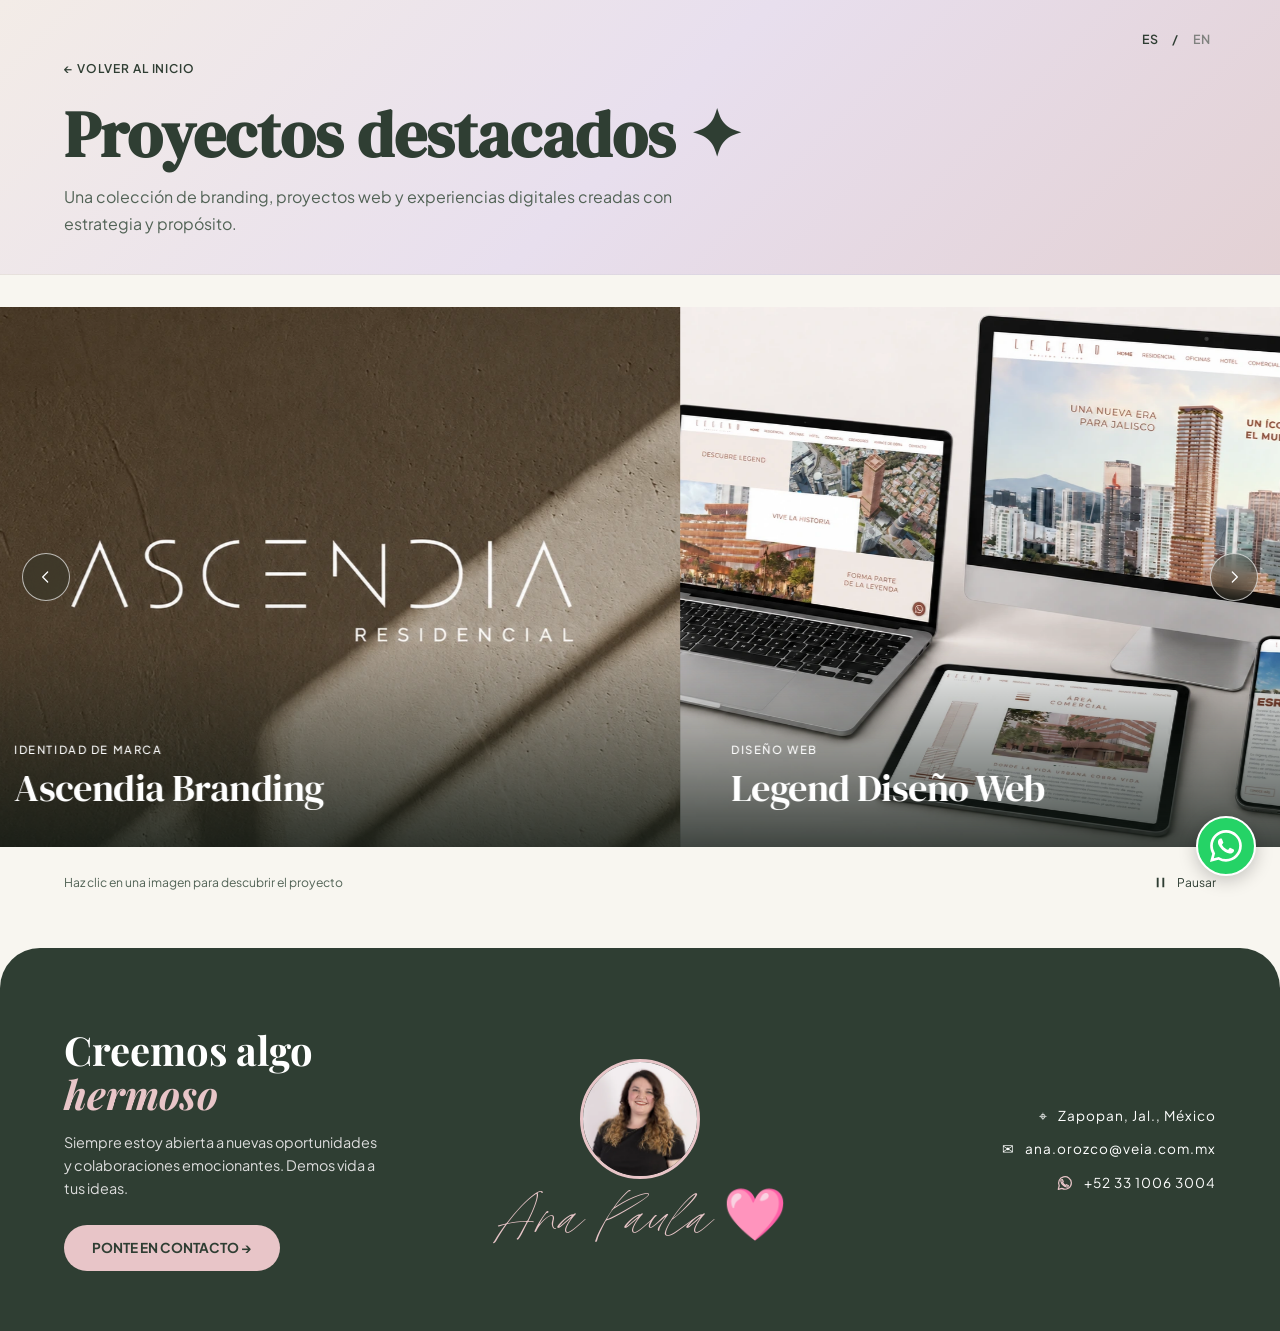
==== commit 0e496519: "Agrega corazón rosa a la firma de Ana Paula en el footer" ====
--- a/proyectos.html
+++ b/proyectos.html
@@ -6,54 +6,88 @@
   <title>Proyectos | Ana Paula Studio</title>
   <meta name="description" content="Proyectos seleccionados de Ana Paula: branding, diseño web, contenido digital y marketing." data-i18n-content="metaDescription">
   <link rel="icon" type="image/png" sizes="64x64" href="AP-favicon.png">
-  <link rel="stylesheet" href="style.css?v=4">
+  <link rel="stylesheet" href="style.css?v=projects-fonts-restored-2">
   <link rel="preconnect" href="https://fonts.googleapis.com">
   <link rel="preconnect" href="https://fonts.gstatic.com" crossorigin>
   <link href="https://fonts.googleapis.com/css2?family=DM+Serif+Display:ital@0;1&family=Mr+De+Haviland&family=Playfair+Display:ital,wght@0,600;0,700;1,400&family=Plus+Jakarta+Sans:wght@300;400;500;600&display=swap" rel="stylesheet">
   <style>
-    .page-header { position: relative; padding: 60px 0 50px; background: linear-gradient(135deg, #F3ECE7 0%, #E8DFEE 50%, #E3D1D4 100%); border-bottom: 1px solid rgba(0, 0, 0, 0.06); }
-    .back-link { display: inline-flex; margin-bottom: 25px; color: var(--olive-dark); font-size: 0.85rem; font-weight: 600; letter-spacing: 1px; text-decoration: none; transition: transform 0.2s ease; }
-    .back-link:hover { transform: translateX(-5px); }
-    .page-title { margin-bottom: 15px; color: var(--olive-dark); font-family: var(--font-display); font-size: clamp(3rem, 6vw, 4.5rem); line-height: 1.05; }
-    .page-subtitle { max-width: 700px; color: var(--olive-sage); font-size: 1.1rem; }
-    .projects-full-grid { display: grid; grid-template-columns: repeat(3, 1fr); gap: 30px; }
-    @media (max-width: 1024px) { .projects-full-grid { grid-template-columns: repeat(2, 1fr); } }
-    @media (max-width: 768px) { .projects-full-grid { grid-template-columns: 1fr; } }
-
-    /* Carrusel de proyectos y ficha con galería vertical. */
-    .projects-full-grid { display:flex; gap:24px; overflow-x:auto; scroll-snap-type:x mandatory; padding:8px 4px 24px; scrollbar-color:var(--olive-sage) var(--bg-cream); }
-    .projects-full-grid .project-card { flex:0 0 calc((100% - 48px)/3); scroll-snap-align:start; }
-    .project-open { display:block; width:100%; border:0; background:transparent; text-align:left; color:inherit; font:inherit; cursor:pointer; }
-    .projects-full-grid .project-img { height:320px; }
-    .carousel-controls { display:flex; align-items:center; justify-content:flex-end; gap:12px; margin-bottom:16px; }
-    .carousel-controls button, .project-close { width:46px; height:46px; border:1px solid var(--olive-sage); border-radius:50%; background:var(--bg-cream); color:var(--olive-dark); font-size:24px; cursor:pointer; }
-    .carousel-controls button:disabled { opacity:.35; cursor:default; }
-    .carousel-hint { margin-right:auto; color:var(--olive-sage); font-size:.85rem; }
-    .project-dialog { margin:auto; padding:0; width:min(1100px,94vw); height: min(800px,88vh); height:min(800px,88dvh); max-width:none; max-height:none; border:0; border-radius:20px; background:var(--bg-cream); color:var(--text-dark); overflow:hidden; box-shadow:0 24px 90px #0004; }
-    .project-dialog::backdrop { background:rgba(24,32,27,.72); }
+    /* Tipografías originales de la página de proyectos. */
+    body[data-page="projects"] {
+      --font-display: 'DM Serif Display', serif;
+      --font-serif: 'Playfair Display', serif;
+    }
+    .page-header { position:relative; padding:54px 0 36px; background:linear-gradient(135deg,#F3ECE7 0%,#E8DFEE 50%,#E3D1D4 100%); border-bottom:1px solid rgba(47,62,51,.06); }
+    .back-link { display:inline-flex; margin-bottom:22px; color:var(--olive-dark); font-size:.75rem; font-weight:600; letter-spacing:.08em; text-decoration:none; transition:transform .2s; }
+    .back-link:hover { transform:translateX(-4px); }
+    .page-title { margin-bottom:14px; color:var(--olive-dark); font-family:var(--font-display); font-size:clamp(2.8rem,5vw,4.3rem); line-height:1.08; }
+    .page-subtitle { max-width:660px; color:var(--olive-sage); font-size:1rem; line-height:1.7; }
+    .main-content { padding:32px 0 48px; }
+    .project-showcase { width:100%; }
+    .carousel-stage { position:relative; background:var(--olive-dark); }
+    #projects-carousel { width:100%; overflow:hidden; touch-action:pan-y pinch-zoom; }
+    .carousel-track { display:flex; width:100%; gap:0; will-change:transform; }
+    #projects-carousel .project-card { flex:0 0 56%; min-width:0; margin:0; padding:0; border:0; border-radius:0; background:transparent; opacity:1; transform:none; box-shadow:none; transition:none; }
+    .project-open { display:block; position:relative; width:100%; padding:0; border:0; background:transparent; color:white; font:inherit; text-align:left; cursor:pointer; user-select:none; -webkit-user-select:none; -webkit-tap-highlight-color:transparent; }
+    #projects-carousel .project-img { height:clamp(410px,60vh,640px); margin:0; border-radius:0; }
+    #projects-carousel .project-img img { display:block; width:100%; height:100%; object-fit:cover; pointer-events:none; transition:transform .8s cubic-bezier(.2,.7,.3,1); }
+    #projects-carousel .project-info { position:absolute; inset:auto 0 0; display:block; padding:100px clamp(28px,4vw,64px) 38px; background:linear-gradient(transparent,rgba(14,23,18,.78)); pointer-events:none; }
+    #projects-carousel .project-info > div { display:flex; flex-direction:column-reverse; gap:8px; }
+    #projects-carousel .project-info h3 { color:#fff; font-family:var(--font-display); font-weight:400; font-size:clamp(1.65rem,3vw,2.8rem); line-height:1.1; letter-spacing:-.015em; }
+    #projects-carousel .project-info p { color:#fff; font-size:.7rem; font-weight:500; letter-spacing:.14em; text-transform:uppercase; }
+    .project-open:focus-visible { outline:3px solid var(--pink-dusty); outline-offset:-5px; }
+    @media(hover:hover) {
+      .project-open:hover .project-img img { transform:scale(1.025); }
+    }
+    .carousel-arrow { position:absolute; z-index:2; top:50%; display:grid; place-items:center; width:48px; height:48px; transform:translateY(-50%); border:1px solid rgba(255,255,255,.65); border-radius:50%; background:rgba(34,47,38,.3); color:white; backdrop-filter:blur(10px); cursor:pointer; transition:background .2s,color .2s; }
+    .carousel-arrow svg { width:20px; height:20px; fill:none; stroke:currentColor; stroke-width:1.5; stroke-linecap:round; stroke-linejoin:round; }
+    .carousel-arrow:hover { background:var(--bg-cream); color:var(--olive-dark); }
+    #projects-prev { left:22px; }
+    #projects-next { right:22px; }
+    .carousel-meta { display:flex; align-items:center; justify-content:space-between; gap:20px; max-width:1280px; margin:auto; padding:18px 5% 0; color:var(--olive-sage); }
+    .carousel-hint { font-size:.76rem; }
+    #projects-play { display:inline-flex; align-items:center; gap:9px; padding:8px 0 8px 16px; border:0; background:transparent; color:var(--olive-dark); font:inherit; font-size:.75rem; cursor:pointer; white-space:nowrap; }
+    #projects-play svg { width:15px; height:15px; fill:currentColor; }
+    .project-dialog { margin:auto; padding:0; width:min(1100px,94vw); height:min(800px,88vh); height:min(800px,88dvh); max-width:none; max-height:none; border:0; border-radius:18px; background:var(--bg-cream); color:var(--text-dark); overflow:hidden; box-shadow:0 24px 90px #0004; }
+    .project-dialog::backdrop { background:rgba(24,32,27,.75); backdrop-filter:blur(5px); }
     .project-dialog-layout { display:grid; grid-template-columns:1fr 1.2fr; height:100%; min-height:0; }
     .project-copy { padding:64px 40px 40px; overflow-y:auto; }
     .project-copy h2 { font-family:var(--font-display); font-size:clamp(1.8rem,3vw,3rem); line-height:1.1; overflow-wrap:anywhere; margin:16px 0 24px; }
     .project-copy p { color:var(--olive-sage); white-space:pre-line; }
+    .project-website { margin-top:24px; }
+    .project-website[hidden] { display:none; }
+    .project-website:focus-visible { outline:2px solid var(--olive-dark); outline-offset:4px; }
     .project-eyebrow { font-size:.75rem; letter-spacing:.12em; text-transform:uppercase; }
-    .project-gallery { min-height:0; overflow-y:auto; overscroll-behavior:contain; padding:64px 24px 24px; background:#ece8e1; scrollbar-gutter:stable; }
-    .project-gallery figure { margin:0 0 16px; }
-    .project-gallery img { display:block; width:100%; height:auto; border-radius:8px; }
-    .image-placeholder { min-height:270px; height:28vh; display:grid; place-items:center; border:1px dashed #a5aaa0; border-radius:8px; background:linear-gradient(135deg,#e1e6de,#eedbdb); color:var(--olive-sage); font-size:.9rem; }
-    .project-close { position:absolute; right:12px; top:12px; z-index:2; }
+    .project-gallery { min-height:0; overflow-y:auto; overscroll-behavior:contain; padding:0; background:#ece8e1; scrollbar-gutter:auto; }
+    .project-gallery figure { margin:0; padding:0; border:0; }
+    .project-gallery img { display:block; width:100%; height:auto; margin:0; border:0; border-radius:0; }
+    .image-placeholder { min-height:270px; height:28vh; display:grid; place-items:center; border:0; border-radius:0; background:linear-gradient(135deg,#e1e6de,#eedbdb); color:var(--olive-sage); font-size:.9rem; }
+    .project-close { position:absolute; right:12px; top:12px; z-index:2; display:grid; place-items:center; width:46px; height:46px; border:1px solid var(--olive-sage); border-radius:50%; background:var(--bg-cream); color:var(--olive-dark); font-size:24px; cursor:pointer; }
     body.project-is-open { overflow:hidden; }
-    @media(max-width:1024px) { .projects-full-grid .project-card { flex-basis:calc((100% - 24px)/2); } }
     @media(max-width:640px) {
-      .projects-full-grid .project-card { flex-basis:88%; }
-      .projects-full-grid .project-img { height:300px; }
-      .project-dialog { width:96vw; height:94dvh; }
+      .page-header { padding:60px 0 28px; }
+      .back-link { margin-bottom:20px; font-size:.7rem; }
+      .page-title { font-size:clamp(2.5rem,10vw,3.2rem); max-width:12ch; }
+      .page-subtitle { font-size:.9rem; }
+      .main-content { padding:20px 0 32px; }
+      #projects-carousel .project-card { flex-basis:88%; }
+      #projects-carousel .project-img { height:480px; height:clamp(380px,62svh,530px); }
+      #projects-carousel .project-info { padding:100px 24px 30px; }
+      #projects-carousel .project-info h3 { font-size:1.85rem; }
+      #projects-carousel .project-info p { font-size:.64rem; letter-spacing:.09em; }
+      .carousel-arrow { width:42px; height:42px; }
+      #projects-prev { left:12px; }
+      #projects-next { right:12px; }
+      .carousel-meta { gap:10px; padding-top:12px; }
+      .carousel-hint { font-size:.68rem; max-width:25ch; }
+      #projects-play { font-size:.7rem; }
+      .project-dialog { width:96vw; height:94vh; height:94dvh; }
       .project-dialog-layout { grid-template-columns:1fr; grid-template-rows:auto minmax(0,1fr); }
       .project-copy { padding:28px 60px 20px 24px; max-height:32dvh; }
       .project-copy h2 { font-size:1.7rem; margin:8px 0 12px; }
-      .project-gallery { padding:20px; }
+      .project-gallery { padding:0; }
       .image-placeholder { min-height:220px; }
     }
-
+    @media(prefers-reduced-motion:reduce) { .carousel-track { will-change:auto; } }
   </style>
 </head>
 <body data-page="projects">
@@ -64,27 +98,31 @@
     </div>
     <div class="container">
       <a href="index.html" class="back-link" data-i18n="backHome">← VOLVER AL INICIO</a>
-      <h1 class="page-title" data-i18n="selectedWork">Trabajo seleccionado ✦</h1>
-      <p class="page-subtitle" data-i18n="projectsSubtitle">Una colección de identidades de marca, proyectos web y experiencias digitales creadas con estrategia y propósito.</p>
+      <h1 class="page-title" data-i18n="selectedWork">Proyectos destacados ✦</h1>
+      <p class="page-subtitle" data-i18n="projectsSubtitle">Una colección de branding, proyectos web y experiencias digitales creadas con estrategia y propósito.</p>
     </div>
   </header>
 
   <main class="main-content">
-    <div class="container">
-      <div class="carousel-controls">
-        <span class="carousel-hint" id="carousel-hint">Explora los proyectos</span>
-        <button type="button" id="projects-prev" aria-label="Proyectos anteriores">←</button>
-        <button type="button" id="projects-next" aria-label="Proyectos siguientes">→</button>
+    <section class="project-showcase" aria-label="Proyectos seleccionados">
+      <div class="carousel-stage">
+        <div id="projects-carousel" role="region" aria-label="Proyectos" tabindex="0">
+          <div class="carousel-track">
+<article class="project-card"><button type="button" class="project-open" data-project="0" aria-haspopup="dialog"><div class="project-img"><img src="img/proyectos/ascendia/ascendia-01.webp" alt="Ascendia Residencial: identidad visual" loading="eager" decoding="async" draggable="false" width="1023" height="1537"></div><div class="project-info"><div><h3 data-i18n="projectTitleAscendia">Ascendia Branding</h3><p data-i18n="projectBrandIdentity">Identidad de marca</p></div></div></button></article>
+<article class="project-card"><button type="button" class="project-open" data-project="1" aria-haspopup="dialog"><div class="project-img"><img src="img/proyectos/legend/legend-01.webp" alt="Legend: diseño web en computadora, tablet y celular" loading="eager" decoding="async" draggable="false" width="1672" height="941"></div><div class="project-info"><div><h3 data-i18n="projectTitleLegend">Legend Diseño Web</h3><p data-i18n="projectWebDesignOnly">Diseño Web</p></div></div></button></article>
+<article class="project-card"><button type="button" class="project-open" data-project="2" aria-haspopup="dialog"><div class="project-img"><img src="img/proyectos/inverti-property/1.png" alt="Campaña digital de Inverti Property" loading="eager" decoding="async" draggable="false"></div><div class="project-info"><div><h3 data-i18n="projectTitleInverti">Diseño de Campaña Digital Inverti Property</h3><p data-i18n="projectDigitalCampaign">Diseño de Campaña Digital</p></div></div></button></article>
+<article class="project-card"><button type="button" class="project-open" data-project="3" aria-haspopup="dialog"><div class="project-img"><img src="img/proyectos/vista-vallarta/vista-vallarta-01.webp" alt="Vista Vallarta: logotipo sobre agua turquesa" loading="eager" decoding="async" draggable="false" width="926" height="1152"></div><div class="project-info"><div><h3 data-i18n="projectTitleVistaVallarta">Vista Vallarta Diseño de Branding</h3><p data-i18n="projectBrandingDesign">Diseño de Branding</p></div></div></button></article>
+<article class="project-card"><button type="button" class="project-open" data-project="4" aria-haspopup="dialog"><div class="project-img"><img src="img/proyectos/nativa/nativa-01.webp" alt="Nativa: identidad de marca sobre hojas tropicales" loading="lazy" width="1417" height="804"></div><div class="project-info"><div><h3 data-i18n="projectTitleNativa">Nativa Campaña de Lanzamiento</h3><p data-i18n="projectBrandingSocial">branding y redes sociales</p></div></div></button></article>
+          </div>
+        </div>
+        <button type="button" class="carousel-arrow" id="projects-prev" aria-label="Proyectos anteriores"><svg viewBox="0 0 24 24" aria-hidden="true"><path d="m14 6-6 6 6 6"/></svg></button>
+        <button type="button" class="carousel-arrow" id="projects-next" aria-label="Proyectos siguientes"><svg viewBox="0 0 24 24" aria-hidden="true"><path d="m10 6 6 6-6 6"/></svg></button>
       </div>
-      <div class="projects-full-grid" id="projects-carousel" role="region" aria-label="Proyectos" tabindex="0">
-        <article class="project-card"><button type="button" class="project-open" data-project="0" aria-haspopup="dialog"><div class="project-img"><img src="proyecto1.jpg" alt="Lumière Cosmetics" loading="lazy" width="800" height="1200"></div><div class="project-info"><div><h3>LUMIÈRE COSMETICS</h3><p data-i18n="projectBrandingPackaging">Branding y packaging</p></div></div></button></article>
-        <article class="project-card"><button type="button" class="project-open" data-project="1" aria-haspopup="dialog"><div class="project-img"><img src="proyecto2.jpg" alt="Elevate Coaching" loading="lazy" width="800" height="1000"></div><div class="project-info"><div><h3>ELEVATE COACHING</h3><p data-i18n="projectWebDesign">Diseño y desarrollo web</p></div></div></button></article>
-        <article class="project-card"><button type="button" class="project-open" data-project="2" aria-haspopup="dialog"><div class="project-img"><img src="proyecto3.jpg" alt="Sofia Living" loading="lazy" width="800" height="534"></div><div class="project-info"><div><h3>SOFIA LIVING</h3><p data-i18n="projectBrandIdentity">Identidad de marca</p></div></div></button></article>
-        <article class="project-card"><button type="button" class="project-open" data-project="3" aria-haspopup="dialog"><div class="project-img"><img src="proyecto4.jpg" alt="Solstice Candles" loading="lazy" width="800" height="1200"></div><div class="project-info"><div><h3>SOLSTICE CANDLES</h3><p data-i18n="projectBrandingPackaging">Branding y packaging</p></div></div></button></article>
-        <article class="project-card"><button type="button" class="project-open" data-project="4" aria-haspopup="dialog"><div class="project-img"><img src="proyecto5.jpg" alt="Arcadia Realty" loading="lazy" width="800" height="1066"></div><div class="project-info"><div><h3>ARCADIA REALTY</h3><p data-i18n="projectWebDesign">Diseño y desarrollo web</p></div></div></button></article>
-        <article class="project-card"><button type="button" class="project-open" data-project="5" aria-haspopup="dialog"><div class="project-img"><img src="proyecto6.jpg" alt="Urban Harvest" loading="lazy" width="800" height="1066"></div><div class="project-info"><div><h3>URBAN HARVEST</h3><p data-i18n="projectBrandIdentity">Identidad de marca</p></div></div></button></article>
+      <div class="carousel-meta">
+        <p class="carousel-hint" id="carousel-hint">Haz clic en una imagen para descubrir el proyecto</p>
+        <button type="button" id="projects-play" aria-label="Pausar carrusel"><svg viewBox="0 0 16 16" aria-hidden="true"><path d="M4 3h2v10H4zm6 0h2v10h-2z"/></svg><span>Pausar</span></button>
       </div>
-    </div>
+    </section>
   </main>
 
   <footer class="footer">
@@ -92,13 +130,13 @@
       <div class="footer-cta">
         <h2 data-i18n-html="footerTitle">Creemos algo<br><span>hermoso</span></h2>
         <p data-i18n="footerDescription">Siempre estoy abierta a nuevas oportunidades y colaboraciones emocionantes. Demos vida a tus ideas.</p>
-        <a href="mailto:ana.orozco@veia.com.mx" class="btn-pink" data-i18n="contactButton">PONTE EN CONTACTO →</a>
+        <a href="https://wa.me/523310063004" class="btn-pink" data-i18n="contactButton" target="_blank" rel="noopener noreferrer">PONTE EN CONTACTO →</a>
       </div>
        <div class="footer-center"><img src="ana-paula-avatar2.webp" alt="Ana Paula" class="avatar-footer" width="240" height="240" loading="lazy"><p class="signature-footer">Ana Paula 🩷</p></div>
       <div class="footer-info">
         <p class="info-item"><span aria-hidden="true">⌖</span><span data-i18n="footerLocation">Zapopan, Jal., México</span></p>
         <a class="info-item" href="mailto:ana.orozco@veia.com.mx"><span aria-hidden="true">✉</span><span>ana.orozco@veia.com.mx</span></a>
-        <a class="info-item" href="https://www.instagram.com/anapau51" target="_blank" rel="noopener"><span aria-hidden="true">◎</span><span>@anapau51</span></a>
+        <a class="info-item" href="https://wa.me/523310063004" target="_blank" rel="noopener" aria-label="WhatsApp: +52 33 1006 3004"><svg xmlns="http://www.w3.org/2000/svg" width="18" height="18" viewBox="0 0 24 24" fill="none" stroke="currentColor" stroke-width="1.6" stroke-linecap="round" stroke-linejoin="round" aria-hidden="true" focusable="false"><path d="M20.5 11.7a8.5 8.5 0 0 1-12.6 7.5L3 20.5l1.3-4.8a8.5 8.5 0 1 1 16.2-4Z"/><path d="m8.4 7.3 1.3 2.6-1 1.1a8.1 8.1 0 0 0 4.3 4.3l1.1-1 2.6 1.3c-.4 1.5-1.2 2-2.5 1.7-3.8-.9-6.8-3.9-7.7-7.7-.3-1.3.2-2.1 1.9-2.3Z"/></svg><span>+52 33 1006 3004</span></a>
       </div>
     </div>
   </footer>
@@ -109,23 +147,27 @@
         <p class="project-eyebrow" id="project-eyebrow">Proyecto seleccionado</p>
         <h2 id="project-title"></h2>
         <p id="project-description"></p>
+        <a class="btn-pink project-website" id="project-website" target="_blank" rel="noopener noreferrer" hidden>Conoce la página</a>
       </div>
       <div class="project-gallery" id="project-gallery" tabindex="0" role="region" aria-label="Imágenes del proyecto"></div>
     </div>
   </dialog>
-  <script src="script.js"></script>
+  <a class="whatsapp-float" id="whatsapp-float" href="https://wa.me/523310063004" target="_blank" rel="noopener noreferrer" aria-label="WhatsApp: +52 33 1006 3004" title="WhatsApp: +52 33 1006 3004">
+    <img src="icons/whatsapp.svg" width="32" height="32" alt="" aria-hidden="true">
+  </a>
+
+  <script src="script.js?v=nativa-2"></script>
   <script>
 (() => {
   // Agregar las rutas de las imágenes aquí, en el orden de la galería.
   // Cada cadena vacía mantiene un espacio provisional, sin solicitar archivos rotos.
   // Las descripciones pueden escribirse por proyecto en español e inglés.
   const projects = [
-    { images: ['', '', '', '', '', '', ''], description: { es: '', en: '' } },
-    { images: ['', '', '', '', '', '', ''], description: { es: '', en: '' } },
-    { images: ['', '', '', '', '', '', ''], description: { es: '', en: '' } },
-    { images: ['', '', '', '', '', '', ''], description: { es: '', en: '' } },
-    { images: ['', '', '', '', '', '', ''], description: { es: '', en: '' } },
-    { images: ['', '', '', '', '', '', ''], description: { es: '', en: '' } }
+    {"images":["img/proyectos/ascendia/ascendia-01.webp","img/proyectos/ascendia/ascendia-02.webp","img/proyectos/ascendia/ascendia-03.webp","img/proyectos/ascendia/ascendia-04.webp","img/proyectos/ascendia/ascendia-05.webp","img/proyectos/ascendia/ascendia-06.webp"],"imageSizes":[[1023,1537],[1200,1200],[922,1152],[2048,1902],[842,1264],[1024,1024]],"imageAlts":{"es":["Logotipo de Ascendia Residencial sobre una pared texturizada","Paleta de colores de Ascendia Residencial","Tarjetas de presentación de Ascendia Residencial","Diseño de brochure de Ascendia Residencial","Papelería y sobre de Ascendia Residencial","Aplicaciones de la marca Ascendia Residencial en redes sociales"],"en":["Ascendia Residencial logo on a textured wall","Ascendia Residencial color palette","Ascendia Residencial business cards","Ascendia Residencial brochure design","Ascendia Residencial stationery and envelope","Ascendia Residencial brand applications for social media"]},"description":{"es":"Diseñé la identidad de Ascendia para un desarrollo residencial de tres torres en Ciudad Granja, dentro del Área Metropolitana de Guadalajara. El objetivo fue crear una marca minimalista con personalidad propia, capaz de transmitir sofisticación, exclusividad y un estilo de vida contemporáneo.\n\nEl nombre nace de la palabra «ascender» y evoca el crecimiento vertical de las torres, así como la aspiración de avanzar hacia nuevas etapas. El proyecto incluyó también la creación de los nombres de cada torre, construyendo una identidad compartida para el desarrollo.\n\nLa propuesta visual combina líneas depuradas con una paleta inspirada en la naturaleza: verdes, tonos tierra y matices crema que aportan calidez, equilibrio y elegancia. Este lenguaje se extiende a la papelería, los materiales comerciales y la comunicación digital de la marca.\n\nAscendia busca conectar con quienes valoran el diseño, la calidad y una ubicación que permite disfrutar de la ciudad, tanto para establecer su hogar como para invertir en un patrimonio.","en":"I designed the identity for Ascendia, a three-tower residential development in Ciudad Granja, within the Guadalajara Metropolitan Area. The goal was to create a minimalist brand with a personality of its own, conveying sophistication, exclusivity and a contemporary lifestyle.\n\nThe name comes from the Spanish word “ascender,” meaning “to ascend,” and evokes the vertical growth of the towers as well as the aspiration to move forward into new stages of life. The project also included naming each tower, building a shared identity for the development.\n\nThe visual concept combines clean lines with a nature-inspired palette: greens, earth tones and shades of cream that bring warmth, balance and elegance. This visual language extends to the brand’s stationery, marketing materials and digital communication.\n\nAscendia seeks to connect with people who value design, quality and a location that lets them enjoy city life, whether they are establishing a home or investing in property."}},
+    {"images":["img/proyectos/legend/legend-01.webp","img/proyectos/legend/legend-02.webp","img/proyectos/legend/legend-03.webp"],"imageSizes":[[1672,941],[1536,1024],[1586,992]],"imageAlts":{"es":["Diseño web de Legend en computadora, laptop, tablet y celular","Composición de páginas y secciones del sitio web de Legend","Diseño adaptable de Legend con sus secciones y versiones para distintos dispositivos"],"en":["Legend web design on desktop, laptop, tablet and mobile","A composition of pages and sections from the Legend website","Legend responsive design with website sections and layouts for different devices"]},"description":{"es":"El diseño web de **Legend Tower** fue desarrollado como una extensión digital de la identidad, la visión y la dimensión de uno de los proyectos inmobiliarios más ambiciosos de Jalisco.\n\nUbicado en **Distrito Andares, Zapopan, Jalisco**, Legend reúne en un mismo desarrollo residencias, oficinas, espacios comerciales y un hotel, creando un proyecto de gran escala que busca convertirse en un nuevo referente arquitectónico y urbano para la ciudad.\n\nDesde el inicio, el reto no consistía únicamente en diseñar una página visualmente atractiva. Era necesario crear una experiencia digital capaz de **contar la historia detrás de Legend**, explicar el propósito de cada decisión y transmitir la magnitud del proyecto, sus valores y el nivel de quienes participan en su desarrollo.\n\nLa arquitectura, el diseño, la ubicación, los materiales y cada una de las áreas que conforman Legend tienen una razón de ser. Por ello, la página fue concebida alrededor de un **storytelling cuidadosamente estructurado**, llevando al usuario desde el origen del proyecto hasta sus diferentes propuestas de vida, trabajo, entretenimiento y hospitalidad.\n\nUno de los elementos centrales de esta narrativa fue presentar a los distintos protagonistas que hacen posible Legend. Entre ellos destaca **SOM (Skidmore, Owings & Merrill)**, uno de los despachos de arquitectura más reconocidos del mundo y responsable de proyectos icónicos como el Burj Khalifa en Dubái. También se integraron los diferentes participantes y colaboradores que forman parte de la concepción y desarrollo del proyecto.\n\nLa experiencia digital se estructuró en torno a las cuatro grandes áreas de Legend: **residencias, oficinas, comercio y hotel**, otorgando a cada una una narrativa y personalidad propias, de acuerdo con sus diferentes públicos y propuestas de valor.\n\nVisualmente, el sitio buscó encontrar un equilibrio entre **lujo, sofisticación y carácter**. La paleta inspirada en los tonos terracota y las tierras rojas de Jalisco se convirtió en un recurso fundamental para conectar el proyecto con su origen, mientras que la composición, la tipografía, las imágenes y los elementos dinámicos aportaron una sensación contemporánea, exclusiva y distintiva.\n\nCada sección fue pensada para que el usuario no solamente conociera Legend, sino que pudiera **entenderlo, recorrerlo y descubrir el porqué detrás de cada una de sus decisiones**.\n\nEl resultado fue una experiencia web original, dinámica y cuidadosamente construida para estar a la altura de la dimensión del proyecto: un espacio digital que no solo presenta una torre, sino que **construye y comunica el universo de Legend**.\n\nEl proyecto fue recibido con gran entusiasmo por parte de los involucrados en el desarrollo, quienes quedaron especialmente satisfechos con la propuesta visual y la manera en que la plataforma logró representar la esencia, exclusividad y visión de Legend.","en":"The web design for **Legend Tower** was developed as a digital extension of the identity, vision and scale of one of Jalisco’s most ambitious real estate projects.\n\nLocated in **Distrito Andares, Zapopan, Jalisco**, Legend brings together residences, offices, retail spaces and a hotel in a single large-scale development that seeks to become a new architectural and urban landmark for the city.\n\nFrom the outset, the challenge went beyond designing a visually attractive website. It required a digital experience capable of **telling the story behind Legend**, explaining the purpose of each decision and conveying the project’s scale, values and the caliber of those involved in its development.\n\nThe architecture, design, location, materials and each of Legend’s different areas have a reason for being. The website was therefore conceived around **carefully structured storytelling**, guiding users from the project’s origins to its different proposals for living, working, entertainment and hospitality.\n\nA central element of this narrative was introducing the different people and organizations that make Legend possible. Among them is **SOM (Skidmore, Owings & Merrill)**, one of the world’s most renowned architecture firms and the practice behind iconic projects such as the Burj Khalifa in Dubai. The website also introduced the other participants and collaborators involved in the project’s conception and development.\n\nThe digital experience was structured around Legend’s four main areas: **residences, offices, retail and hotel**, giving each its own narrative and personality in line with its different audiences and value propositions.\n\nVisually, the website sought a balance between **luxury, sophistication and character**. A palette inspired by terracotta tones and Jalisco’s red earth became a key element in connecting the project to its origins, while the composition, typography, imagery and dynamic elements conveyed a contemporary, exclusive and distinctive feel.\n\nEach section was designed to help users not only get to know Legend, but also **understand it, explore it and discover the reasoning behind each of its decisions**.\n\nThe result was an original, dynamic and carefully crafted web experience that matched the scale of the project: a digital space that does more than present a tower—it **builds and communicates the world of Legend**.\n\nThe project was received with great enthusiasm by those involved in the development, who were particularly pleased with the visual concept and the way the platform captured Legend’s essence, exclusivity and vision."},"website":"https://legendtower.com.mx/"},
+    {"images":["img/proyectos/inverti-property/1.png","img/proyectos/inverti-property/2.jpg","img/proyectos/inverti-property/3.png","img/proyectos/inverti-property/4.png","img/proyectos/inverti-property/5.png","img/proyectos/inverti-property/web-mockup.webp"],"imageAlts":{"es":["Diseño de campaña digital de Inverti Property — imagen 1","Diseño de campaña digital de Inverti Property — imagen 2","Diseño de campaña digital de Inverti Property — imagen 3","Diseño de campaña digital de Inverti Property — imagen 4","Diseño de campaña digital de Inverti Property — imagen 5","Mockup del sitio web de Inverti Property con catálogo de propiedades y terrenos"],"en":["Inverti Property digital campaign design — image 1","Inverti Property digital campaign design — image 2","Inverti Property digital campaign design — image 3","Inverti Property digital campaign design — image 4","Inverti Property digital campaign design — image 5","Inverti Property website mockup with property and land listings"]},"description":{"es":"Para el lanzamiento de Inverti Property se desarrolló una campaña de comunicación integral enfocada en presentar la nueva plataforma inmobiliaria, generar reconocimiento de marca y dirigir tráfico hacia su sitio web.\n\nEl principal reto consistió en comunicar de manera clara y atractiva la propuesta de valor de Inverti Property: un espacio donde las personas pueden encontrar oportunidades inmobiliarias seleccionadas bajo criterios estratégicos y con respaldo profesional, incluyendo terrenos, departamentos, oficinas y locales comerciales.\n\nA partir de este concepto se desarrolló una línea visual y narrativa para comunicar el lanzamiento en diferentes puntos de contacto digitales. La campaña contempló piezas para redes sociales, 2 mailings y 2 piezas gráficas diseñadas específicamente para distribución vía WhatsApp, buscando mantener una comunicación consistente en cada formato y facilitar el acercamiento de clientes potenciales a la plataforma.\n\nLa estrategia de contenido se construyó alrededor de diferentes mensajes para presentar la marca desde distintas perspectivas: desde la posibilidad de encontrar nuevas oportunidades inmobiliarias hasta el valor de contar con análisis, experiencia y respaldo profesional al momento de tomar una decisión de inversión.\n\nEl resultado fue una campaña de lanzamiento diseñada para dar visibilidad a Inverti Property, construir una primera percepción de marca y convertir el interés generado en visitas al sitio web y solicitudes de información.","en":"For the launch of Inverti Property, an integrated communication campaign was developed to introduce the new real estate platform, build brand awareness and drive traffic to its website.\n\nThe main challenge was to communicate Inverti Property’s value proposition clearly and attractively: a place where people can find real estate opportunities selected according to strategic criteria and backed by professional expertise, including land, apartments, offices and retail spaces.\n\nBuilding on this concept, a visual and narrative direction was developed to communicate the launch across different digital touchpoints. The campaign included social media assets, 2 email campaigns and 2 graphics designed specifically for distribution via WhatsApp, aiming to maintain consistent communication across formats and help potential clients connect with the platform.\n\nThe content strategy was built around different messages to introduce the brand from several perspectives: from the possibility of finding new real estate opportunities to the value of analysis, experience and professional support when making an investment decision.\n\nThe result was a launch campaign designed to raise the visibility of Inverti Property, establish an initial brand impression and turn the interest generated into website visits and requests for information."},"website":"https://invertiproperty.com/","websiteLabel":{"es":"Conoce la web de Inverti Property","en":"Visit the Inverti Property website"}},
+    {"images":["img/proyectos/vista-vallarta/vista-vallarta-01.webp","img/proyectos/vista-vallarta/vista-vallarta-02.webp","img/proyectos/vista-vallarta/vista-vallarta-03.webp","img/proyectos/vista-vallarta/vista-vallarta-04.webp","img/proyectos/vista-vallarta/vista-vallarta-05.webp","img/proyectos/vista-vallarta/vista-vallarta-06.webp","img/proyectos/vista-vallarta/vista-vallarta-07.webp"],"imageSizes":[[926,1152],[1200,1200],[896,1176],[1264,842],[1209,864],[1374,2048],[1979,2048]],"imageAlts":{"es":["Vista Vallarta: logotipo sobre agua turquesa","Vista Vallarta: paleta de colores de la marca","Vista Vallarta: diseño de tarjetas de presentación","Vista Vallarta: aplicación del logotipo en fachada","Vista Vallarta: aplicación publicitaria en escaparate","Vista Vallarta: bolsa y gorra con la identidad de marca","Vista Vallarta: kit de bienvenida y empaques de marca"],"en":["Vista Vallarta: logo over turquoise water","Vista Vallarta: brand color palette","Vista Vallarta: business card design","Vista Vallarta: logo applied to a building facade","Vista Vallarta: storefront advertising application","Vista Vallarta: branded tote bag and cap","Vista Vallarta: branded welcome kit and packaging"]},"description":{"es":"El proyecto de branding para Vista Vallarta nació con el objetivo de construir la identidad visual de un nuevo desarrollo residencial y de estilo de vida ubicado en las cercanías de Puerto Vallarta, pensado como un espacio donde la naturaleza, el confort y la sofisticación conviven en un mismo entorno.\n\nDesde su concepción, Vista Vallarta fue planteado como un desarrollo de gran escala que integraría viviendas y departamentos, además de una amplia variedad de servicios, espacios comerciales, entretenimiento y amenidades deportivas, como golf, pádel y tenis. La propuesta buscaba representar no solamente un lugar para vivir, sino todo un estilo de vida asociado con el bienestar, la exclusividad y la cercanía con el entorno natural.\n\nLa primera etapa del proyecto se concentró en el desarrollo de su identidad gráfica, teniendo como pieza central la creación del logotipo y, particularmente, del isotipo.\n\nEl isotipo fue desarrollado a partir de una exploración de formas orgánicas inspiradas en conchas marinas, arrecifes y corales, elementos presentes en el ecosistema del océano y que hacen referencia a la proximidad del desarrollo con Puerto Vallarta y el paisaje costero de la región.\n\nEstas formas fueron reinterpretadas de manera abstracta para construir un símbolo contemporáneo y distintivo, capaz de transmitir la conexión con el mar y la naturaleza sin perder la sensación de sofisticación, exclusividad y elegancia que buscaba proyectar el desarrollo.\n\nUno de los objetivos a futuro era que esta identidad pudiera convertirse en la base de un sistema de marca escalable, capaz de adaptarse a las distintas necesidades del proyecto y, eventualmente, dar origen a submarcas asociadas con las diferentes áreas, servicios y experiencias que conformarían Vista Vallarta.\n\nEl resultado fue una identidad visual concebida desde sus primeras etapas para representar una nueva forma de vivir el entorno de Puerto Vallarta: un estilo de vida donde la naturaleza y la vida costera se encuentran con el confort, el deporte y la sofisticación.","en":"The branding project for Vista Vallarta began with the aim of creating the visual identity for a new residential and lifestyle development near Puerto Vallarta, envisioned as a place where nature, comfort and sophistication coexist.\n\nFrom its inception, Vista Vallarta was conceived as a large-scale development that would bring together houses and apartments, along with a wide range of services, retail spaces, entertainment and sports amenities, including golf, padel and tennis. The concept sought to represent more than a place to live: an entire lifestyle associated with well-being, exclusivity and a close connection to the natural surroundings.\n\nThe first phase of the project focused on developing its visual identity, with the creation of the logo—and particularly its symbol—at the heart of the process.\n\nThe symbol was developed through an exploration of organic shapes inspired by seashells, reefs and corals: elements of the ocean ecosystem that reference the development’s proximity to Puerto Vallarta and the region’s coastal landscape.\n\nThese shapes were reinterpreted abstractly to create a contemporary, distinctive symbol that could convey a connection to the sea and nature while retaining the sense of sophistication, exclusivity and elegance the development sought to project.\n\nOne of the long-term goals was for this identity to become the foundation of a scalable brand system, capable of adapting to the project’s different needs and eventually giving rise to sub-brands associated with the various areas, services and experiences that would make up Vista Vallarta.\n\nThe result was a visual identity conceived from its earliest stages to represent a new way of experiencing the surroundings of Puerto Vallarta: a lifestyle where nature and coastal living meet comfort, sport and sophistication."}},
+    {"images":["img/proyectos/nativa/nativa-01.webp","img/proyectos/nativa/nativa-02.webp","img/proyectos/nativa/nativa-03.webp","img/proyectos/nativa/nativa-04.webp","img/proyectos/nativa/nativa-05.webp","img/proyectos/nativa/nativa-07.webp","img/proyectos/nativa/nativa-redes.webp"],"imageSizes":[[1417,804],[2000,1333],[2000,1333],[2000,1389],[2000,1500],[2048,1365],[1122,1402]],"imageAlts":{"es":["Identidad visual de Nativa sobre hojas tropicales","Tarjetas de presentación de Nativa","Valla publicitaria de Nativa","Diseño editorial de Nativa en revista","Folders de Nativa","Hoja membretada de Nativa","Diseño de redes sociales de Nativa con publicaciones de Instagram"],"en":["Nativa visual identity on tropical leaves","Nativa business cards","Nativa billboard","Nativa magazine editorial design","Nativa presentation folders","Nativa letterhead","Nativa social media design with Instagram posts"]},"description":{"es":"La campaña de lanzamiento de Nativa se desarrolló para comunicar la esencia de un proyecto residencial vinculado con la naturaleza y la vida en Puerto Vallarta. Su propuesta invita a regresar a lo esencial: disfrutar de la tranquilidad de un entorno selvático, encontrar equilibrio en la vida cotidiana y mantener una conexión con la cultura y las experiencias del destino.\n\nA partir del logotipo y el isotipo existentes, el trabajo se centró en desarrollar y aplicar el resto de la identidad visual de la marca en distintos materiales de comunicación. El objetivo fue construir una presencia reconocible y alineada con la serenidad y la cercanía con la naturaleza que definen a Nativa.\n\nEl proyecto incluyó el diseño de brochure, publicidad para vallas y revistas, tarjetas de presentación, carpetas, hojas membretadas, piezas para redes sociales y firmas electrónicas. Cada aplicación se adaptó a las necesidades de su formato, manteniendo un lenguaje visual compartido entre los medios impresos y digitales.\n\nLa dirección gráfica retomó el universo tropical de Nativa mediante referencias a la vegetación, tonos naturales y composiciones que transmiten calma. El resultado fue una familia de materiales para acompañar el lanzamiento y presentar de forma consistente tanto el desarrollo como el estilo de vida que propone.","en":"Nativa’s launch campaign was developed to communicate the essence of a residential project connected to nature and life in Puerto Vallarta. Its concept invites people to return to what matters: enjoy the tranquillity of a jungle setting, find balance in everyday life and stay connected to the destination’s culture and experiences.\n\nBuilding on the existing logo and brand symbol, the work focused on developing and applying the rest of the brand’s visual identity across its communication materials. The aim was to create a recognisable presence aligned with the serenity and connection to nature that define Nativa.\n\nThe project included brochure design, billboard and magazine advertising, business cards, presentation folders, letterheads, social media graphics and email signatures. Each application was adapted to its format while maintaining a shared visual language across print and digital media.\n\nThe art direction drew on Nativa’s tropical world through references to vegetation, natural colours and compositions that convey calm. The result was a family of materials designed to support the launch and consistently present both the development and its proposed lifestyle."}}
   ];
   const carousel = document.getElementById('projects-carousel');
   const prev = document.getElementById('projects-prev');
@@ -133,34 +175,181 @@
   const dialog = document.getElementById('project-dialog');
   const gallery = document.getElementById('project-gallery');
   const close = document.getElementById('project-close');
+  const whatsappFloat = document.getElementById('whatsapp-float');
+  const projectWebsite = document.getElementById('project-website');
   let opener;
   const english = () => document.documentElement.lang === 'en';
+  const play = document.getElementById('projects-play');
+  const track = carousel.querySelector('.carousel-track');
+  const reducedMotion = matchMedia('(prefers-reduced-motion: reduce)');
+  const originals = [...track.querySelectorAll('.project-card')];
+  let paused = reducedMotion.matches;
+  let hovered = false;
+  let keyboardFocus = false;
+  let manualUntil = 0;
+  let previousTime = 0;
+  let offset = 0;
+  let cycle = 0;
+  let step = 0;
+  let tween = null;
+  let pointer = null;
+  let ignoreClickUntil = 0;
+  // Duplicamos una vuelta completa para enlazar el final con el principio.
+  originals.forEach(card => {
+    const copy = card.cloneNode(true);
+    copy.setAttribute('aria-hidden', 'true');
+    copy.querySelector('button').tabIndex = -1;
+    track.append(copy);
+  });
+  const wrap = value => cycle ? ((value % cycle) + cycle) % cycle : 0;
+  function draw() {
+    offset = wrap(offset);
+    track.style.transform = 'translate3d(' + (-offset) + 'px,0,0)';
+  }
+  function measure() {
+    const oldStep = step;
+    step = originals[0].getBoundingClientRect().width;
+    cycle = step * originals.length;
+    if (oldStep) offset = offset / oldStep * step;
+    tween = null;
+    draw();
+  }
   function updateControls() {
-    prev.disabled = carousel.scrollLeft < 2;
-    next.disabled = carousel.scrollLeft >= carousel.scrollWidth - carousel.clientWidth - 2;
+    const label = english() ? (paused ? 'Play' : 'Pause') : (paused ? 'Reproducir' : 'Pausar');
+    play.querySelector('span').textContent = label;
+    play.querySelector('path').setAttribute('d', paused ? 'M4 2l10 6-10 6z' : 'M4 3h2v10H4zm6 0h2v10h-2z');
+    play.setAttribute('aria-label', english()
+      ? (paused ? 'Play carousel' : 'Pause carousel')
+      : (paused ? 'Reproducir carrusel' : 'Pausar carrusel'));
   }
   function move(direction) {
-    const card = carousel.querySelector('.project-card');
-    carousel.scrollBy({left: direction * (card.getBoundingClientRect().width + 24),
-      behavior: matchMedia('(prefers-reduced-motion: reduce)').matches ? 'instant' : 'smooth'});
+    if (!step || tween) return;
+    manualUntil = performance.now() + 3500;
+    if (reducedMotion.matches) {
+      offset += direction * step;
+      draw();
+    } else {
+      tween = { from:offset, to:offset + direction * step, start:performance.now() };
+    }
   }
   prev.addEventListener('click', () => move(-1));
   next.addEventListener('click', () => move(1));
-  carousel.addEventListener('scroll', updateControls, {passive:true});
-  window.addEventListener('resize', updateControls);
+  play.addEventListener('click', () => { paused = !paused; updateControls(); });
+  reducedMotion.addEventListener('change', () => {
+    paused = reducedMotion.matches;
+    tween = null;
+    updateControls();
+  });
+  const stage = carousel.parentElement;
+  stage.addEventListener('pointerenter', event => { if (event.pointerType === 'mouse') hovered = true; });
+  stage.addEventListener('pointerleave', () => { hovered = false; });
+  carousel.addEventListener('focusin', event => {
+    keyboardFocus = event.target.matches(':focus-visible');
+    if (!keyboardFocus) return;
+    const button = event.target.closest('.project-open');
+    if (button) {
+      offset = Number(button.dataset.project) * step;
+      tween = null;
+      draw();
+      // El transform gestiona la posición; evitamos el desplazamiento nativo al enfocar.
+      carousel.scrollLeft = 0;
+    }
+  });
+  carousel.addEventListener('focusout', event => {
+    if (!carousel.contains(event.relatedTarget)) keyboardFocus = false;
+  });
+  carousel.addEventListener('pointerdown', event => {
+    if (event.button !== 0) return;
+    keyboardFocus = false;
+    tween = null;
+    pointer = { id:event.pointerId, x:event.clientX, y:event.clientY, from:offset, dragging:false };
+  });
+  carousel.addEventListener('pointermove', event => {
+    if (!pointer || event.pointerId !== pointer.id) return;
+    const dx = event.clientX - pointer.x;
+    const dy = event.clientY - pointer.y;
+    if (!pointer.dragging && Math.abs(dx) > 8 && Math.abs(dx) > Math.abs(dy)) {
+      pointer.dragging = true;
+      carousel.setPointerCapture(event.pointerId);
+    }
+    if (pointer.dragging) {
+      offset = pointer.from - dx;
+      draw();
+    }
+  });
+  function release(event) {
+    if (!pointer || event.pointerId !== pointer.id) return;
+    if (pointer.dragging) ignoreClickUntil = performance.now() + 500;
+    if (carousel.hasPointerCapture(event.pointerId)) carousel.releasePointerCapture(event.pointerId);
+    pointer = null;
+    manualUntil = performance.now() + 3000;
+  }
+  window.addEventListener('pointerup', release);
+  window.addEventListener('pointercancel', release);
+  carousel.addEventListener('click', event => {
+    if (performance.now() < ignoreClickUntil) { event.preventDefault(); event.stopImmediatePropagation(); }
+  }, true);
+  carousel.addEventListener('wheel', event => {
+    const delta = Math.abs(event.deltaX) > Math.abs(event.deltaY) ? event.deltaX : event.shiftKey ? event.deltaY : 0;
+    if (!delta) return;
+    event.preventDefault();
+    tween = null;
+    offset += delta;
+    draw();
+    manualUntil = performance.now() + 3000;
+  }, {passive:false});
   carousel.addEventListener('keydown', event => {
     if (event.key === 'ArrowRight' || event.key === 'ArrowLeft') {
       event.preventDefault(); move(event.key === 'ArrowRight' ? 1 : -1);
     }
   });
+  function animate(time) {
+    const elapsed = previousTime ? Math.min(time - previousTime, 60) : 0;
+    previousTime = time;
+    if (tween && !dialog.open && !document.hidden) {
+      const progress = Math.min((time - tween.start) / 650, 1);
+      offset = tween.from + (tween.to - tween.from) * (1 - Math.pow(1 - progress, 3));
+      draw();
+      if (progress === 1) tween = null;
+    } else if (!paused && !hovered && !pointer && !keyboardFocus && !dialog.open &&
+        !document.hidden && time > manualUntil) {
+      offset += elapsed * 28 / 1000;
+      draw();
+    }
+    requestAnimationFrame(animate);
+  }
+  window.addEventListener('resize', measure);
+  document.addEventListener('visibilitychange', () => { previousTime = 0; });
+  measure();
+  requestAnimationFrame(animate);
   document.querySelectorAll('.project-open').forEach(button => {
     button.addEventListener('click', () => {
       opener = button;
       const project = projects[Number(button.dataset.project)];
-      const title = button.querySelector('h3').textContent;
-      document.getElementById('project-title').textContent = title;
-      document.getElementById('project-description').textContent =
-        project.description[english() ? 'en' : 'es'] || button.querySelector('p').textContent;
+      projectWebsite.dataset.labelEs = project.websiteLabel?.es || 'Conoce la página';
+      projectWebsite.dataset.labelEn = project.websiteLabel?.en || 'Visit the website';
+      projectWebsite.textContent = english() ? projectWebsite.dataset.labelEn : projectWebsite.dataset.labelEs;
+      projectWebsite.hidden = !project.website;
+      if (project.website) projectWebsite.href = project.website;
+      else projectWebsite.removeAttribute('href');
+      const titleElement = button.querySelector('h3');
+      const title = titleElement.textContent;
+      const dialogTitle = document.getElementById('project-title');
+      dialogTitle.dataset.i18n = titleElement.dataset.i18n;
+      dialogTitle.textContent = title;
+      const description = project.description[english() ? 'en' : 'es'] || button.querySelector('p').textContent;
+      const descriptionElement = document.getElementById('project-description');
+      descriptionElement.replaceChildren();
+      // Conserva los énfasis del texto sin interpretar HTML.
+      description.split(/(\*\*[\s\S]+?\*\*)/g).forEach(part => {
+        if (part.startsWith('**') && part.endsWith('**')) {
+          const emphasis = document.createElement('strong');
+          emphasis.textContent = part.slice(2, -2);
+          descriptionElement.append(emphasis);
+        } else {
+          descriptionElement.append(document.createTextNode(part));
+        }
+      });
       gallery.replaceChildren();
       project.images.forEach((src, index) => {
         const figure = document.createElement('figure');
@@ -172,7 +361,12 @@
         };
         if (src) {
           const img = document.createElement('img');
-          img.alt = title + ' — ' + (english() ? 'Image ' : 'Imagen ') + (index + 1);
+          img.alt = project.imageAlts?.[english() ? 'en' : 'es']?.[index] ||
+            title + ' — ' + (english() ? 'Image ' : 'Imagen ') + (index + 1);
+          if (project.imageSizes?.[index]) {
+            [img.width, img.height] = project.imageSizes[index];
+          }
+          img.decoding = 'async';
           img.loading = index < 2 ? 'eager' : 'lazy';
           img.addEventListener('error', placeholder, {once:true});
           img.src = src;
@@ -181,6 +375,8 @@
         gallery.append(figure);
       });
       document.body.classList.add('project-is-open');
+      // Mantiene el acceso a WhatsApp dentro de la capa modal.
+      dialog.append(whatsappFloat);
       dialog.showModal();
       gallery.scrollTop = 0;
       dialog.querySelector('.project-copy').scrollTop = 0;
@@ -194,18 +390,21 @@
       event.clientY < bounds.top || event.clientY > bounds.bottom)) dialog.close();
   });
   dialog.addEventListener('close', () => {
+    document.body.append(whatsappFloat);
     document.body.classList.remove('project-is-open');
     opener?.focus({preventScroll:true});
   });
   function translateControls() {
     const en = english();
+    projectWebsite.textContent = en ? (projectWebsite.dataset.labelEn || 'Visit the website') : (projectWebsite.dataset.labelEs || 'Conoce la página');
     prev.setAttribute('aria-label', en ? 'Previous projects' : 'Proyectos anteriores');
     next.setAttribute('aria-label', en ? 'Next projects' : 'Proyectos siguientes');
     carousel.setAttribute('aria-label', en ? 'Projects' : 'Proyectos');
     close.setAttribute('aria-label', en ? 'Close project' : 'Cerrar proyecto');
     gallery.setAttribute('aria-label', en ? 'Project images' : 'Imágenes del proyecto');
     document.getElementById('project-eyebrow').textContent = en ? 'Selected project' : 'Proyecto seleccionado';
-    document.getElementById('carousel-hint').textContent = en ? 'Explore the projects' : 'Explora los proyectos';
+    document.getElementById('carousel-hint').textContent = en ? 'Select an image to discover the project' : 'Haz clic en una imagen para descubrir el proyecto';
+    updateControls();
   }
   new MutationObserver(translateControls).observe(document.documentElement, {attributes:true, attributeFilter:['lang']});
   translateControls();
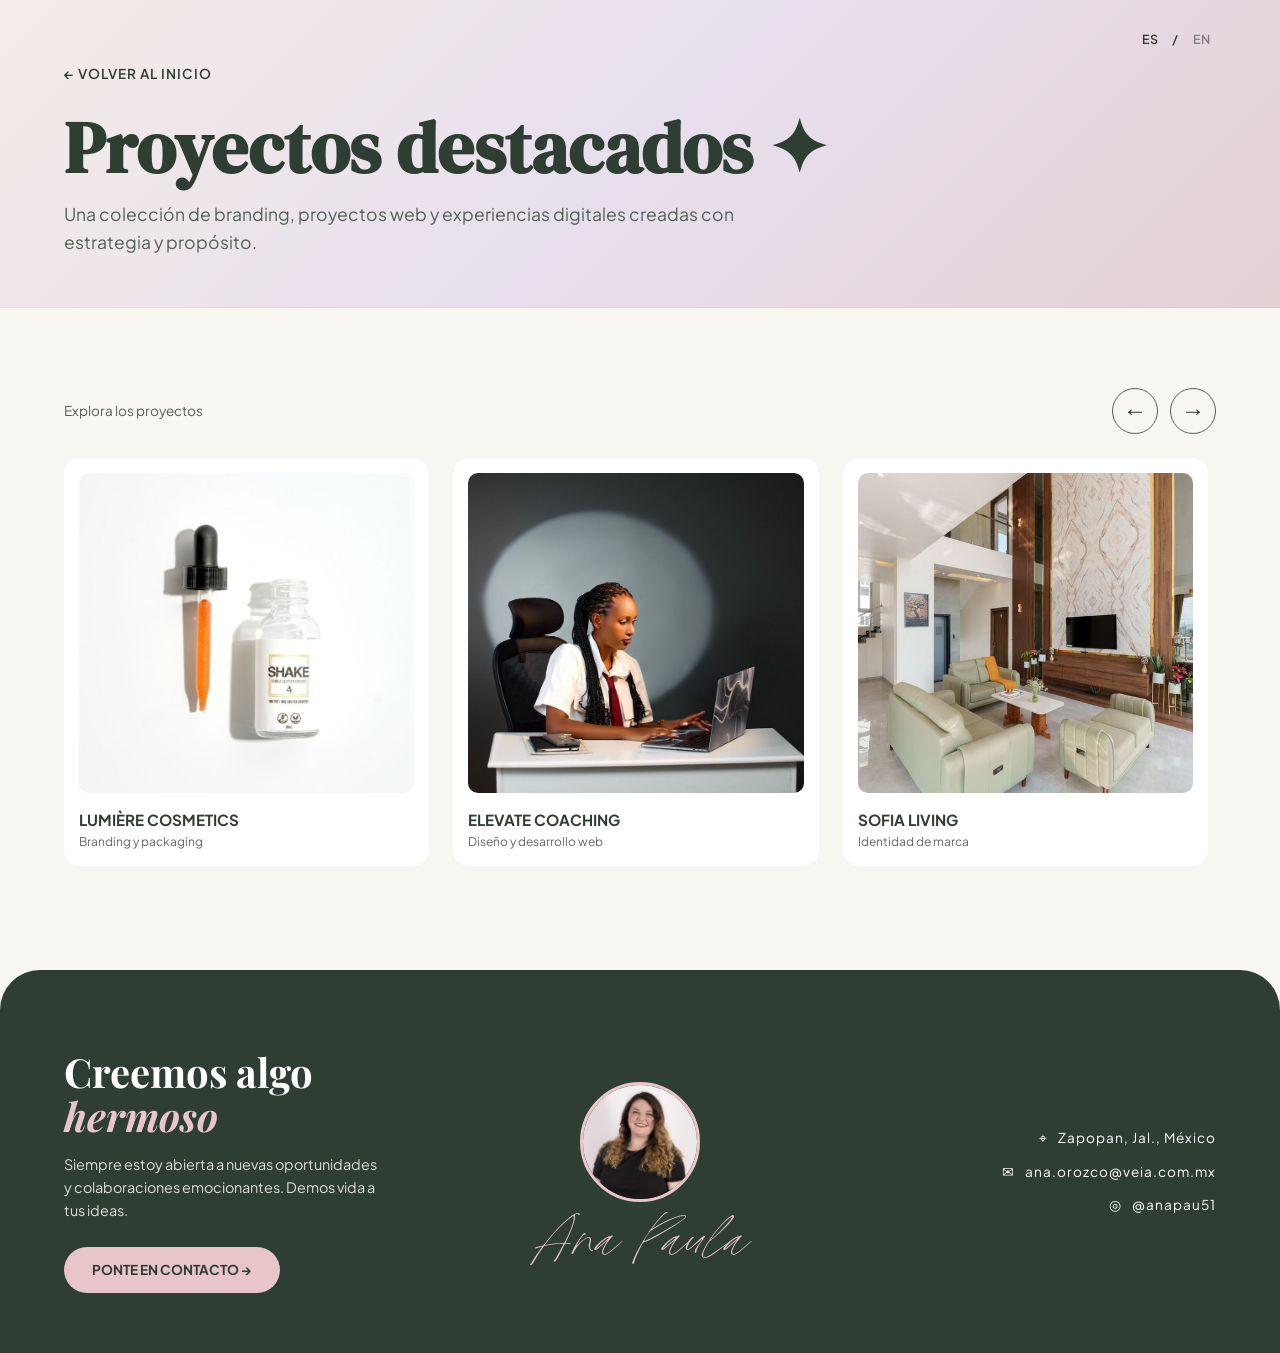
==== commit d7d7eb63: "Quita el corazón de la firma de Ana Paula en el footer" ====
--- a/proyectos.html
+++ b/proyectos.html
@@ -6,88 +6,54 @@
   <title>Proyectos | Ana Paula Studio</title>
   <meta name="description" content="Proyectos seleccionados de Ana Paula: branding, diseño web, contenido digital y marketing." data-i18n-content="metaDescription">
   <link rel="icon" type="image/png" sizes="64x64" href="AP-favicon.png">
-  <link rel="stylesheet" href="style.css?v=projects-fonts-restored-2">
+  <link rel="stylesheet" href="style.css?v=4">
   <link rel="preconnect" href="https://fonts.googleapis.com">
   <link rel="preconnect" href="https://fonts.gstatic.com" crossorigin>
   <link href="https://fonts.googleapis.com/css2?family=DM+Serif+Display:ital@0;1&family=Mr+De+Haviland&family=Playfair+Display:ital,wght@0,600;0,700;1,400&family=Plus+Jakarta+Sans:wght@300;400;500;600&display=swap" rel="stylesheet">
   <style>
-    /* Tipografías originales de la página de proyectos. */
-    body[data-page="projects"] {
-      --font-display: 'DM Serif Display', serif;
-      --font-serif: 'Playfair Display', serif;
-    }
-    .page-header { position:relative; padding:54px 0 36px; background:linear-gradient(135deg,#F3ECE7 0%,#E8DFEE 50%,#E3D1D4 100%); border-bottom:1px solid rgba(47,62,51,.06); }
-    .back-link { display:inline-flex; margin-bottom:22px; color:var(--olive-dark); font-size:.75rem; font-weight:600; letter-spacing:.08em; text-decoration:none; transition:transform .2s; }
-    .back-link:hover { transform:translateX(-4px); }
-    .page-title { margin-bottom:14px; color:var(--olive-dark); font-family:var(--font-display); font-size:clamp(2.8rem,5vw,4.3rem); line-height:1.08; }
-    .page-subtitle { max-width:660px; color:var(--olive-sage); font-size:1rem; line-height:1.7; }
-    .main-content { padding:32px 0 48px; }
-    .project-showcase { width:100%; }
-    .carousel-stage { position:relative; background:var(--olive-dark); }
-    #projects-carousel { width:100%; overflow:hidden; touch-action:pan-y pinch-zoom; }
-    .carousel-track { display:flex; width:100%; gap:0; will-change:transform; }
-    #projects-carousel .project-card { flex:0 0 56%; min-width:0; margin:0; padding:0; border:0; border-radius:0; background:transparent; opacity:1; transform:none; box-shadow:none; transition:none; }
-    .project-open { display:block; position:relative; width:100%; padding:0; border:0; background:transparent; color:white; font:inherit; text-align:left; cursor:pointer; user-select:none; -webkit-user-select:none; -webkit-tap-highlight-color:transparent; }
-    #projects-carousel .project-img { height:clamp(410px,60vh,640px); margin:0; border-radius:0; }
-    #projects-carousel .project-img img { display:block; width:100%; height:100%; object-fit:cover; pointer-events:none; transition:transform .8s cubic-bezier(.2,.7,.3,1); }
-    #projects-carousel .project-info { position:absolute; inset:auto 0 0; display:block; padding:100px clamp(28px,4vw,64px) 38px; background:linear-gradient(transparent,rgba(14,23,18,.78)); pointer-events:none; }
-    #projects-carousel .project-info > div { display:flex; flex-direction:column-reverse; gap:8px; }
-    #projects-carousel .project-info h3 { color:#fff; font-family:var(--font-display); font-weight:400; font-size:clamp(1.65rem,3vw,2.8rem); line-height:1.1; letter-spacing:-.015em; }
-    #projects-carousel .project-info p { color:#fff; font-size:.7rem; font-weight:500; letter-spacing:.14em; text-transform:uppercase; }
-    .project-open:focus-visible { outline:3px solid var(--pink-dusty); outline-offset:-5px; }
-    @media(hover:hover) {
-      .project-open:hover .project-img img { transform:scale(1.025); }
-    }
-    .carousel-arrow { position:absolute; z-index:2; top:50%; display:grid; place-items:center; width:48px; height:48px; transform:translateY(-50%); border:1px solid rgba(255,255,255,.65); border-radius:50%; background:rgba(34,47,38,.3); color:white; backdrop-filter:blur(10px); cursor:pointer; transition:background .2s,color .2s; }
-    .carousel-arrow svg { width:20px; height:20px; fill:none; stroke:currentColor; stroke-width:1.5; stroke-linecap:round; stroke-linejoin:round; }
-    .carousel-arrow:hover { background:var(--bg-cream); color:var(--olive-dark); }
-    #projects-prev { left:22px; }
-    #projects-next { right:22px; }
-    .carousel-meta { display:flex; align-items:center; justify-content:space-between; gap:20px; max-width:1280px; margin:auto; padding:18px 5% 0; color:var(--olive-sage); }
-    .carousel-hint { font-size:.76rem; }
-    #projects-play { display:inline-flex; align-items:center; gap:9px; padding:8px 0 8px 16px; border:0; background:transparent; color:var(--olive-dark); font:inherit; font-size:.75rem; cursor:pointer; white-space:nowrap; }
-    #projects-play svg { width:15px; height:15px; fill:currentColor; }
-    .project-dialog { margin:auto; padding:0; width:min(1100px,94vw); height:min(800px,88vh); height:min(800px,88dvh); max-width:none; max-height:none; border:0; border-radius:18px; background:var(--bg-cream); color:var(--text-dark); overflow:hidden; box-shadow:0 24px 90px #0004; }
-    .project-dialog::backdrop { background:rgba(24,32,27,.75); backdrop-filter:blur(5px); }
+    .page-header { position: relative; padding: 60px 0 50px; background: linear-gradient(135deg, #F3ECE7 0%, #E8DFEE 50%, #E3D1D4 100%); border-bottom: 1px solid rgba(0, 0, 0, 0.06); }
+    .back-link { display: inline-flex; margin-bottom: 25px; color: var(--olive-dark); font-size: 0.85rem; font-weight: 600; letter-spacing: 1px; text-decoration: none; transition: transform 0.2s ease; }
+    .back-link:hover { transform: translateX(-5px); }
+    .page-title { margin-bottom: 15px; color: var(--olive-dark); font-family: var(--font-display); font-size: clamp(3rem, 6vw, 4.5rem); line-height: 1.05; }
+    .page-subtitle { max-width: 700px; color: var(--olive-sage); font-size: 1.1rem; }
+    .projects-full-grid { display: grid; grid-template-columns: repeat(3, 1fr); gap: 30px; }
+    @media (max-width: 1024px) { .projects-full-grid { grid-template-columns: repeat(2, 1fr); } }
+    @media (max-width: 768px) { .projects-full-grid { grid-template-columns: 1fr; } }
+
+    /* Carrusel de proyectos y ficha con galería vertical. */
+    .projects-full-grid { display:flex; gap:24px; overflow-x:auto; scroll-snap-type:x mandatory; padding:8px 4px 24px; scrollbar-color:var(--olive-sage) var(--bg-cream); }
+    .projects-full-grid .project-card { flex:0 0 calc((100% - 48px)/3); scroll-snap-align:start; }
+    .project-open { display:block; width:100%; border:0; background:transparent; text-align:left; color:inherit; font:inherit; cursor:pointer; }
+    .projects-full-grid .project-img { height:320px; }
+    .carousel-controls { display:flex; align-items:center; justify-content:flex-end; gap:12px; margin-bottom:16px; }
+    .carousel-controls button, .project-close { width:46px; height:46px; border:1px solid var(--olive-sage); border-radius:50%; background:var(--bg-cream); color:var(--olive-dark); font-size:24px; cursor:pointer; }
+    .carousel-controls button:disabled { opacity:.35; cursor:default; }
+    .carousel-hint { margin-right:auto; color:var(--olive-sage); font-size:.85rem; }
+    .project-dialog { margin:auto; padding:0; width:min(1100px,94vw); height: min(800px,88vh); height:min(800px,88dvh); max-width:none; max-height:none; border:0; border-radius:20px; background:var(--bg-cream); color:var(--text-dark); overflow:hidden; box-shadow:0 24px 90px #0004; }
+    .project-dialog::backdrop { background:rgba(24,32,27,.72); }
     .project-dialog-layout { display:grid; grid-template-columns:1fr 1.2fr; height:100%; min-height:0; }
     .project-copy { padding:64px 40px 40px; overflow-y:auto; }
     .project-copy h2 { font-family:var(--font-display); font-size:clamp(1.8rem,3vw,3rem); line-height:1.1; overflow-wrap:anywhere; margin:16px 0 24px; }
     .project-copy p { color:var(--olive-sage); white-space:pre-line; }
-    .project-website { margin-top:24px; }
-    .project-website[hidden] { display:none; }
-    .project-website:focus-visible { outline:2px solid var(--olive-dark); outline-offset:4px; }
     .project-eyebrow { font-size:.75rem; letter-spacing:.12em; text-transform:uppercase; }
-    .project-gallery { min-height:0; overflow-y:auto; overscroll-behavior:contain; padding:0; background:#ece8e1; scrollbar-gutter:auto; }
-    .project-gallery figure { margin:0; padding:0; border:0; }
-    .project-gallery img { display:block; width:100%; height:auto; margin:0; border:0; border-radius:0; }
-    .image-placeholder { min-height:270px; height:28vh; display:grid; place-items:center; border:0; border-radius:0; background:linear-gradient(135deg,#e1e6de,#eedbdb); color:var(--olive-sage); font-size:.9rem; }
-    .project-close { position:absolute; right:12px; top:12px; z-index:2; display:grid; place-items:center; width:46px; height:46px; border:1px solid var(--olive-sage); border-radius:50%; background:var(--bg-cream); color:var(--olive-dark); font-size:24px; cursor:pointer; }
+    .project-gallery { min-height:0; overflow-y:auto; overscroll-behavior:contain; padding:64px 24px 24px; background:#ece8e1; scrollbar-gutter:stable; }
+    .project-gallery figure { margin:0 0 16px; }
+    .project-gallery img { display:block; width:100%; height:auto; border-radius:8px; }
+    .image-placeholder { min-height:270px; height:28vh; display:grid; place-items:center; border:1px dashed #a5aaa0; border-radius:8px; background:linear-gradient(135deg,#e1e6de,#eedbdb); color:var(--olive-sage); font-size:.9rem; }
+    .project-close { position:absolute; right:12px; top:12px; z-index:2; }
     body.project-is-open { overflow:hidden; }
+    @media(max-width:1024px) { .projects-full-grid .project-card { flex-basis:calc((100% - 24px)/2); } }
     @media(max-width:640px) {
-      .page-header { padding:60px 0 28px; }
-      .back-link { margin-bottom:20px; font-size:.7rem; }
-      .page-title { font-size:clamp(2.5rem,10vw,3.2rem); max-width:12ch; }
-      .page-subtitle { font-size:.9rem; }
-      .main-content { padding:20px 0 32px; }
-      #projects-carousel .project-card { flex-basis:88%; }
-      #projects-carousel .project-img { height:480px; height:clamp(380px,62svh,530px); }
-      #projects-carousel .project-info { padding:100px 24px 30px; }
-      #projects-carousel .project-info h3 { font-size:1.85rem; }
-      #projects-carousel .project-info p { font-size:.64rem; letter-spacing:.09em; }
-      .carousel-arrow { width:42px; height:42px; }
-      #projects-prev { left:12px; }
-      #projects-next { right:12px; }
-      .carousel-meta { gap:10px; padding-top:12px; }
-      .carousel-hint { font-size:.68rem; max-width:25ch; }
-      #projects-play { font-size:.7rem; }
-      .project-dialog { width:96vw; height:94vh; height:94dvh; }
+      .projects-full-grid .project-card { flex-basis:88%; }
+      .projects-full-grid .project-img { height:300px; }
+      .project-dialog { width:96vw; height:94dvh; }
       .project-dialog-layout { grid-template-columns:1fr; grid-template-rows:auto minmax(0,1fr); }
       .project-copy { padding:28px 60px 20px 24px; max-height:32dvh; }
       .project-copy h2 { font-size:1.7rem; margin:8px 0 12px; }
-      .project-gallery { padding:0; }
+      .project-gallery { padding:20px; }
       .image-placeholder { min-height:220px; }
     }
-    @media(prefers-reduced-motion:reduce) { .carousel-track { will-change:auto; } }
+
   </style>
 </head>
 <body data-page="projects">
@@ -98,31 +64,27 @@
     </div>
     <div class="container">
       <a href="index.html" class="back-link" data-i18n="backHome">← VOLVER AL INICIO</a>
-      <h1 class="page-title" data-i18n="selectedWork">Proyectos destacados ✦</h1>
-      <p class="page-subtitle" data-i18n="projectsSubtitle">Una colección de branding, proyectos web y experiencias digitales creadas con estrategia y propósito.</p>
+      <h1 class="page-title" data-i18n="selectedWork">Trabajo seleccionado ✦</h1>
+      <p class="page-subtitle" data-i18n="projectsSubtitle">Una colección de identidades de marca, proyectos web y experiencias digitales creadas con estrategia y propósito.</p>
     </div>
   </header>
 
   <main class="main-content">
-    <section class="project-showcase" aria-label="Proyectos seleccionados">
-      <div class="carousel-stage">
-        <div id="projects-carousel" role="region" aria-label="Proyectos" tabindex="0">
-          <div class="carousel-track">
-<article class="project-card"><button type="button" class="project-open" data-project="0" aria-haspopup="dialog"><div class="project-img"><img src="img/proyectos/ascendia/ascendia-01.webp" alt="Ascendia Residencial: identidad visual" loading="eager" decoding="async" draggable="false" width="1023" height="1537"></div><div class="project-info"><div><h3 data-i18n="projectTitleAscendia">Ascendia Branding</h3><p data-i18n="projectBrandIdentity">Identidad de marca</p></div></div></button></article>
-<article class="project-card"><button type="button" class="project-open" data-project="1" aria-haspopup="dialog"><div class="project-img"><img src="img/proyectos/legend/legend-01.webp" alt="Legend: diseño web en computadora, tablet y celular" loading="eager" decoding="async" draggable="false" width="1672" height="941"></div><div class="project-info"><div><h3 data-i18n="projectTitleLegend">Legend Diseño Web</h3><p data-i18n="projectWebDesignOnly">Diseño Web</p></div></div></button></article>
-<article class="project-card"><button type="button" class="project-open" data-project="2" aria-haspopup="dialog"><div class="project-img"><img src="img/proyectos/inverti-property/1.png" alt="Campaña digital de Inverti Property" loading="eager" decoding="async" draggable="false"></div><div class="project-info"><div><h3 data-i18n="projectTitleInverti">Diseño de Campaña Digital Inverti Property</h3><p data-i18n="projectDigitalCampaign">Diseño de Campaña Digital</p></div></div></button></article>
-<article class="project-card"><button type="button" class="project-open" data-project="3" aria-haspopup="dialog"><div class="project-img"><img src="img/proyectos/vista-vallarta/vista-vallarta-01.webp" alt="Vista Vallarta: logotipo sobre agua turquesa" loading="eager" decoding="async" draggable="false" width="926" height="1152"></div><div class="project-info"><div><h3 data-i18n="projectTitleVistaVallarta">Vista Vallarta Diseño de Branding</h3><p data-i18n="projectBrandingDesign">Diseño de Branding</p></div></div></button></article>
-<article class="project-card"><button type="button" class="project-open" data-project="4" aria-haspopup="dialog"><div class="project-img"><img src="img/proyectos/nativa/nativa-01.webp" alt="Nativa: identidad de marca sobre hojas tropicales" loading="lazy" width="1417" height="804"></div><div class="project-info"><div><h3 data-i18n="projectTitleNativa">Nativa Campaña de Lanzamiento</h3><p data-i18n="projectBrandingSocial">branding y redes sociales</p></div></div></button></article>
-          </div>
-        </div>
-        <button type="button" class="carousel-arrow" id="projects-prev" aria-label="Proyectos anteriores"><svg viewBox="0 0 24 24" aria-hidden="true"><path d="m14 6-6 6 6 6"/></svg></button>
-        <button type="button" class="carousel-arrow" id="projects-next" aria-label="Proyectos siguientes"><svg viewBox="0 0 24 24" aria-hidden="true"><path d="m10 6 6 6-6 6"/></svg></button>
-      </div>
-      <div class="carousel-meta">
-        <p class="carousel-hint" id="carousel-hint">Haz clic en una imagen para descubrir el proyecto</p>
-        <button type="button" id="projects-play" aria-label="Pausar carrusel"><svg viewBox="0 0 16 16" aria-hidden="true"><path d="M4 3h2v10H4zm6 0h2v10h-2z"/></svg><span>Pausar</span></button>
-      </div>
-    </section>
+    <div class="container">
+      <div class="carousel-controls">
+        <span class="carousel-hint" id="carousel-hint">Explora los proyectos</span>
+        <button type="button" id="projects-prev" aria-label="Proyectos anteriores">←</button>
+        <button type="button" id="projects-next" aria-label="Proyectos siguientes">→</button>
+      </div>
+      <div class="projects-full-grid" id="projects-carousel" role="region" aria-label="Proyectos" tabindex="0">
+        <article class="project-card"><button type="button" class="project-open" data-project="0" aria-haspopup="dialog"><div class="project-img"><img src="proyecto1.jpg" alt="Lumière Cosmetics" loading="lazy" width="800" height="1200"></div><div class="project-info"><div><h3>LUMIÈRE COSMETICS</h3><p data-i18n="projectBrandingPackaging">Branding y packaging</p></div></div></button></article>
+        <article class="project-card"><button type="button" class="project-open" data-project="1" aria-haspopup="dialog"><div class="project-img"><img src="proyecto2.jpg" alt="Elevate Coaching" loading="lazy" width="800" height="1000"></div><div class="project-info"><div><h3>ELEVATE COACHING</h3><p data-i18n="projectWebDesign">Diseño y desarrollo web</p></div></div></button></article>
+        <article class="project-card"><button type="button" class="project-open" data-project="2" aria-haspopup="dialog"><div class="project-img"><img src="proyecto3.jpg" alt="Sofia Living" loading="lazy" width="800" height="534"></div><div class="project-info"><div><h3>SOFIA LIVING</h3><p data-i18n="projectBrandIdentity">Identidad de marca</p></div></div></button></article>
+        <article class="project-card"><button type="button" class="project-open" data-project="3" aria-haspopup="dialog"><div class="project-img"><img src="proyecto4.jpg" alt="Solstice Candles" loading="lazy" width="800" height="1200"></div><div class="project-info"><div><h3>SOLSTICE CANDLES</h3><p data-i18n="projectBrandingPackaging">Branding y packaging</p></div></div></button></article>
+        <article class="project-card"><button type="button" class="project-open" data-project="4" aria-haspopup="dialog"><div class="project-img"><img src="proyecto5.jpg" alt="Arcadia Realty" loading="lazy" width="800" height="1066"></div><div class="project-info"><div><h3>ARCADIA REALTY</h3><p data-i18n="projectWebDesign">Diseño y desarrollo web</p></div></div></button></article>
+        <article class="project-card"><button type="button" class="project-open" data-project="5" aria-haspopup="dialog"><div class="project-img"><img src="proyecto6.jpg" alt="Urban Harvest" loading="lazy" width="800" height="1066"></div><div class="project-info"><div><h3>URBAN HARVEST</h3><p data-i18n="projectBrandIdentity">Identidad de marca</p></div></div></button></article>
+      </div>
+    </div>
   </main>
 
   <footer class="footer">
@@ -130,13 +92,13 @@
       <div class="footer-cta">
         <h2 data-i18n-html="footerTitle">Creemos algo<br><span>hermoso</span></h2>
         <p data-i18n="footerDescription">Siempre estoy abierta a nuevas oportunidades y colaboraciones emocionantes. Demos vida a tus ideas.</p>
-        <a href="https://wa.me/523310063004" class="btn-pink" data-i18n="contactButton" target="_blank" rel="noopener noreferrer">PONTE EN CONTACTO →</a>
-      </div>
-       <div class="footer-center"><img src="ana-paula-avatar2.webp" alt="Ana Paula" class="avatar-footer" width="240" height="240" loading="lazy"><p class="signature-footer">Ana Paula 🩷</p></div>
+        <a href="mailto:ana.orozco@veia.com.mx" class="btn-pink" data-i18n="contactButton">PONTE EN CONTACTO →</a>
+      </div>
+       <div class="footer-center"><img src="ana-paula-avatar2.webp" alt="Ana Paula" class="avatar-footer" width="240" height="240" loading="lazy"><p class="signature-footer">Ana Paula</p></div>
       <div class="footer-info">
         <p class="info-item"><span aria-hidden="true">⌖</span><span data-i18n="footerLocation">Zapopan, Jal., México</span></p>
         <a class="info-item" href="mailto:ana.orozco@veia.com.mx"><span aria-hidden="true">✉</span><span>ana.orozco@veia.com.mx</span></a>
-        <a class="info-item" href="https://wa.me/523310063004" target="_blank" rel="noopener" aria-label="WhatsApp: +52 33 1006 3004"><svg xmlns="http://www.w3.org/2000/svg" width="18" height="18" viewBox="0 0 24 24" fill="none" stroke="currentColor" stroke-width="1.6" stroke-linecap="round" stroke-linejoin="round" aria-hidden="true" focusable="false"><path d="M20.5 11.7a8.5 8.5 0 0 1-12.6 7.5L3 20.5l1.3-4.8a8.5 8.5 0 1 1 16.2-4Z"/><path d="m8.4 7.3 1.3 2.6-1 1.1a8.1 8.1 0 0 0 4.3 4.3l1.1-1 2.6 1.3c-.4 1.5-1.2 2-2.5 1.7-3.8-.9-6.8-3.9-7.7-7.7-.3-1.3.2-2.1 1.9-2.3Z"/></svg><span>+52 33 1006 3004</span></a>
+        <a class="info-item" href="https://www.instagram.com/anapau51" target="_blank" rel="noopener"><span aria-hidden="true">◎</span><span>@anapau51</span></a>
       </div>
     </div>
   </footer>
@@ -147,27 +109,23 @@
         <p class="project-eyebrow" id="project-eyebrow">Proyecto seleccionado</p>
         <h2 id="project-title"></h2>
         <p id="project-description"></p>
-        <a class="btn-pink project-website" id="project-website" target="_blank" rel="noopener noreferrer" hidden>Conoce la página</a>
       </div>
       <div class="project-gallery" id="project-gallery" tabindex="0" role="region" aria-label="Imágenes del proyecto"></div>
     </div>
   </dialog>
-  <a class="whatsapp-float" id="whatsapp-float" href="https://wa.me/523310063004" target="_blank" rel="noopener noreferrer" aria-label="WhatsApp: +52 33 1006 3004" title="WhatsApp: +52 33 1006 3004">
-    <img src="icons/whatsapp.svg" width="32" height="32" alt="" aria-hidden="true">
-  </a>
-
-  <script src="script.js?v=nativa-2"></script>
+  <script src="script.js"></script>
   <script>
 (() => {
   // Agregar las rutas de las imágenes aquí, en el orden de la galería.
   // Cada cadena vacía mantiene un espacio provisional, sin solicitar archivos rotos.
   // Las descripciones pueden escribirse por proyecto en español e inglés.
   const projects = [
-    {"images":["img/proyectos/ascendia/ascendia-01.webp","img/proyectos/ascendia/ascendia-02.webp","img/proyectos/ascendia/ascendia-03.webp","img/proyectos/ascendia/ascendia-04.webp","img/proyectos/ascendia/ascendia-05.webp","img/proyectos/ascendia/ascendia-06.webp"],"imageSizes":[[1023,1537],[1200,1200],[922,1152],[2048,1902],[842,1264],[1024,1024]],"imageAlts":{"es":["Logotipo de Ascendia Residencial sobre una pared texturizada","Paleta de colores de Ascendia Residencial","Tarjetas de presentación de Ascendia Residencial","Diseño de brochure de Ascendia Residencial","Papelería y sobre de Ascendia Residencial","Aplicaciones de la marca Ascendia Residencial en redes sociales"],"en":["Ascendia Residencial logo on a textured wall","Ascendia Residencial color palette","Ascendia Residencial business cards","Ascendia Residencial brochure design","Ascendia Residencial stationery and envelope","Ascendia Residencial brand applications for social media"]},"description":{"es":"Diseñé la identidad de Ascendia para un desarrollo residencial de tres torres en Ciudad Granja, dentro del Área Metropolitana de Guadalajara. El objetivo fue crear una marca minimalista con personalidad propia, capaz de transmitir sofisticación, exclusividad y un estilo de vida contemporáneo.\n\nEl nombre nace de la palabra «ascender» y evoca el crecimiento vertical de las torres, así como la aspiración de avanzar hacia nuevas etapas. El proyecto incluyó también la creación de los nombres de cada torre, construyendo una identidad compartida para el desarrollo.\n\nLa propuesta visual combina líneas depuradas con una paleta inspirada en la naturaleza: verdes, tonos tierra y matices crema que aportan calidez, equilibrio y elegancia. Este lenguaje se extiende a la papelería, los materiales comerciales y la comunicación digital de la marca.\n\nAscendia busca conectar con quienes valoran el diseño, la calidad y una ubicación que permite disfrutar de la ciudad, tanto para establecer su hogar como para invertir en un patrimonio.","en":"I designed the identity for Ascendia, a three-tower residential development in Ciudad Granja, within the Guadalajara Metropolitan Area. The goal was to create a minimalist brand with a personality of its own, conveying sophistication, exclusivity and a contemporary lifestyle.\n\nThe name comes from the Spanish word “ascender,” meaning “to ascend,” and evokes the vertical growth of the towers as well as the aspiration to move forward into new stages of life. The project also included naming each tower, building a shared identity for the development.\n\nThe visual concept combines clean lines with a nature-inspired palette: greens, earth tones and shades of cream that bring warmth, balance and elegance. This visual language extends to the brand’s stationery, marketing materials and digital communication.\n\nAscendia seeks to connect with people who value design, quality and a location that lets them enjoy city life, whether they are establishing a home or investing in property."}},
-    {"images":["img/proyectos/legend/legend-01.webp","img/proyectos/legend/legend-02.webp","img/proyectos/legend/legend-03.webp"],"imageSizes":[[1672,941],[1536,1024],[1586,992]],"imageAlts":{"es":["Diseño web de Legend en computadora, laptop, tablet y celular","Composición de páginas y secciones del sitio web de Legend","Diseño adaptable de Legend con sus secciones y versiones para distintos dispositivos"],"en":["Legend web design on desktop, laptop, tablet and mobile","A composition of pages and sections from the Legend website","Legend responsive design with website sections and layouts for different devices"]},"description":{"es":"El diseño web de **Legend Tower** fue desarrollado como una extensión digital de la identidad, la visión y la dimensión de uno de los proyectos inmobiliarios más ambiciosos de Jalisco.\n\nUbicado en **Distrito Andares, Zapopan, Jalisco**, Legend reúne en un mismo desarrollo residencias, oficinas, espacios comerciales y un hotel, creando un proyecto de gran escala que busca convertirse en un nuevo referente arquitectónico y urbano para la ciudad.\n\nDesde el inicio, el reto no consistía únicamente en diseñar una página visualmente atractiva. Era necesario crear una experiencia digital capaz de **contar la historia detrás de Legend**, explicar el propósito de cada decisión y transmitir la magnitud del proyecto, sus valores y el nivel de quienes participan en su desarrollo.\n\nLa arquitectura, el diseño, la ubicación, los materiales y cada una de las áreas que conforman Legend tienen una razón de ser. Por ello, la página fue concebida alrededor de un **storytelling cuidadosamente estructurado**, llevando al usuario desde el origen del proyecto hasta sus diferentes propuestas de vida, trabajo, entretenimiento y hospitalidad.\n\nUno de los elementos centrales de esta narrativa fue presentar a los distintos protagonistas que hacen posible Legend. Entre ellos destaca **SOM (Skidmore, Owings & Merrill)**, uno de los despachos de arquitectura más reconocidos del mundo y responsable de proyectos icónicos como el Burj Khalifa en Dubái. También se integraron los diferentes participantes y colaboradores que forman parte de la concepción y desarrollo del proyecto.\n\nLa experiencia digital se estructuró en torno a las cuatro grandes áreas de Legend: **residencias, oficinas, comercio y hotel**, otorgando a cada una una narrativa y personalidad propias, de acuerdo con sus diferentes públicos y propuestas de valor.\n\nVisualmente, el sitio buscó encontrar un equilibrio entre **lujo, sofisticación y carácter**. La paleta inspirada en los tonos terracota y las tierras rojas de Jalisco se convirtió en un recurso fundamental para conectar el proyecto con su origen, mientras que la composición, la tipografía, las imágenes y los elementos dinámicos aportaron una sensación contemporánea, exclusiva y distintiva.\n\nCada sección fue pensada para que el usuario no solamente conociera Legend, sino que pudiera **entenderlo, recorrerlo y descubrir el porqué detrás de cada una de sus decisiones**.\n\nEl resultado fue una experiencia web original, dinámica y cuidadosamente construida para estar a la altura de la dimensión del proyecto: un espacio digital que no solo presenta una torre, sino que **construye y comunica el universo de Legend**.\n\nEl proyecto fue recibido con gran entusiasmo por parte de los involucrados en el desarrollo, quienes quedaron especialmente satisfechos con la propuesta visual y la manera en que la plataforma logró representar la esencia, exclusividad y visión de Legend.","en":"The web design for **Legend Tower** was developed as a digital extension of the identity, vision and scale of one of Jalisco’s most ambitious real estate projects.\n\nLocated in **Distrito Andares, Zapopan, Jalisco**, Legend brings together residences, offices, retail spaces and a hotel in a single large-scale development that seeks to become a new architectural and urban landmark for the city.\n\nFrom the outset, the challenge went beyond designing a visually attractive website. It required a digital experience capable of **telling the story behind Legend**, explaining the purpose of each decision and conveying the project’s scale, values and the caliber of those involved in its development.\n\nThe architecture, design, location, materials and each of Legend’s different areas have a reason for being. The website was therefore conceived around **carefully structured storytelling**, guiding users from the project’s origins to its different proposals for living, working, entertainment and hospitality.\n\nA central element of this narrative was introducing the different people and organizations that make Legend possible. Among them is **SOM (Skidmore, Owings & Merrill)**, one of the world’s most renowned architecture firms and the practice behind iconic projects such as the Burj Khalifa in Dubai. The website also introduced the other participants and collaborators involved in the project’s conception and development.\n\nThe digital experience was structured around Legend’s four main areas: **residences, offices, retail and hotel**, giving each its own narrative and personality in line with its different audiences and value propositions.\n\nVisually, the website sought a balance between **luxury, sophistication and character**. A palette inspired by terracotta tones and Jalisco’s red earth became a key element in connecting the project to its origins, while the composition, typography, imagery and dynamic elements conveyed a contemporary, exclusive and distinctive feel.\n\nEach section was designed to help users not only get to know Legend, but also **understand it, explore it and discover the reasoning behind each of its decisions**.\n\nThe result was an original, dynamic and carefully crafted web experience that matched the scale of the project: a digital space that does more than present a tower—it **builds and communicates the world of Legend**.\n\nThe project was received with great enthusiasm by those involved in the development, who were particularly pleased with the visual concept and the way the platform captured Legend’s essence, exclusivity and vision."},"website":"https://legendtower.com.mx/"},
-    {"images":["img/proyectos/inverti-property/1.png","img/proyectos/inverti-property/2.jpg","img/proyectos/inverti-property/3.png","img/proyectos/inverti-property/4.png","img/proyectos/inverti-property/5.png","img/proyectos/inverti-property/web-mockup.webp"],"imageAlts":{"es":["Diseño de campaña digital de Inverti Property — imagen 1","Diseño de campaña digital de Inverti Property — imagen 2","Diseño de campaña digital de Inverti Property — imagen 3","Diseño de campaña digital de Inverti Property — imagen 4","Diseño de campaña digital de Inverti Property — imagen 5","Mockup del sitio web de Inverti Property con catálogo de propiedades y terrenos"],"en":["Inverti Property digital campaign design — image 1","Inverti Property digital campaign design — image 2","Inverti Property digital campaign design — image 3","Inverti Property digital campaign design — image 4","Inverti Property digital campaign design — image 5","Inverti Property website mockup with property and land listings"]},"description":{"es":"Para el lanzamiento de Inverti Property se desarrolló una campaña de comunicación integral enfocada en presentar la nueva plataforma inmobiliaria, generar reconocimiento de marca y dirigir tráfico hacia su sitio web.\n\nEl principal reto consistió en comunicar de manera clara y atractiva la propuesta de valor de Inverti Property: un espacio donde las personas pueden encontrar oportunidades inmobiliarias seleccionadas bajo criterios estratégicos y con respaldo profesional, incluyendo terrenos, departamentos, oficinas y locales comerciales.\n\nA partir de este concepto se desarrolló una línea visual y narrativa para comunicar el lanzamiento en diferentes puntos de contacto digitales. La campaña contempló piezas para redes sociales, 2 mailings y 2 piezas gráficas diseñadas específicamente para distribución vía WhatsApp, buscando mantener una comunicación consistente en cada formato y facilitar el acercamiento de clientes potenciales a la plataforma.\n\nLa estrategia de contenido se construyó alrededor de diferentes mensajes para presentar la marca desde distintas perspectivas: desde la posibilidad de encontrar nuevas oportunidades inmobiliarias hasta el valor de contar con análisis, experiencia y respaldo profesional al momento de tomar una decisión de inversión.\n\nEl resultado fue una campaña de lanzamiento diseñada para dar visibilidad a Inverti Property, construir una primera percepción de marca y convertir el interés generado en visitas al sitio web y solicitudes de información.","en":"For the launch of Inverti Property, an integrated communication campaign was developed to introduce the new real estate platform, build brand awareness and drive traffic to its website.\n\nThe main challenge was to communicate Inverti Property’s value proposition clearly and attractively: a place where people can find real estate opportunities selected according to strategic criteria and backed by professional expertise, including land, apartments, offices and retail spaces.\n\nBuilding on this concept, a visual and narrative direction was developed to communicate the launch across different digital touchpoints. The campaign included social media assets, 2 email campaigns and 2 graphics designed specifically for distribution via WhatsApp, aiming to maintain consistent communication across formats and help potential clients connect with the platform.\n\nThe content strategy was built around different messages to introduce the brand from several perspectives: from the possibility of finding new real estate opportunities to the value of analysis, experience and professional support when making an investment decision.\n\nThe result was a launch campaign designed to raise the visibility of Inverti Property, establish an initial brand impression and turn the interest generated into website visits and requests for information."},"website":"https://invertiproperty.com/","websiteLabel":{"es":"Conoce la web de Inverti Property","en":"Visit the Inverti Property website"}},
-    {"images":["img/proyectos/vista-vallarta/vista-vallarta-01.webp","img/proyectos/vista-vallarta/vista-vallarta-02.webp","img/proyectos/vista-vallarta/vista-vallarta-03.webp","img/proyectos/vista-vallarta/vista-vallarta-04.webp","img/proyectos/vista-vallarta/vista-vallarta-05.webp","img/proyectos/vista-vallarta/vista-vallarta-06.webp","img/proyectos/vista-vallarta/vista-vallarta-07.webp"],"imageSizes":[[926,1152],[1200,1200],[896,1176],[1264,842],[1209,864],[1374,2048],[1979,2048]],"imageAlts":{"es":["Vista Vallarta: logotipo sobre agua turquesa","Vista Vallarta: paleta de colores de la marca","Vista Vallarta: diseño de tarjetas de presentación","Vista Vallarta: aplicación del logotipo en fachada","Vista Vallarta: aplicación publicitaria en escaparate","Vista Vallarta: bolsa y gorra con la identidad de marca","Vista Vallarta: kit de bienvenida y empaques de marca"],"en":["Vista Vallarta: logo over turquoise water","Vista Vallarta: brand color palette","Vista Vallarta: business card design","Vista Vallarta: logo applied to a building facade","Vista Vallarta: storefront advertising application","Vista Vallarta: branded tote bag and cap","Vista Vallarta: branded welcome kit and packaging"]},"description":{"es":"El proyecto de branding para Vista Vallarta nació con el objetivo de construir la identidad visual de un nuevo desarrollo residencial y de estilo de vida ubicado en las cercanías de Puerto Vallarta, pensado como un espacio donde la naturaleza, el confort y la sofisticación conviven en un mismo entorno.\n\nDesde su concepción, Vista Vallarta fue planteado como un desarrollo de gran escala que integraría viviendas y departamentos, además de una amplia variedad de servicios, espacios comerciales, entretenimiento y amenidades deportivas, como golf, pádel y tenis. La propuesta buscaba representar no solamente un lugar para vivir, sino todo un estilo de vida asociado con el bienestar, la exclusividad y la cercanía con el entorno natural.\n\nLa primera etapa del proyecto se concentró en el desarrollo de su identidad gráfica, teniendo como pieza central la creación del logotipo y, particularmente, del isotipo.\n\nEl isotipo fue desarrollado a partir de una exploración de formas orgánicas inspiradas en conchas marinas, arrecifes y corales, elementos presentes en el ecosistema del océano y que hacen referencia a la proximidad del desarrollo con Puerto Vallarta y el paisaje costero de la región.\n\nEstas formas fueron reinterpretadas de manera abstracta para construir un símbolo contemporáneo y distintivo, capaz de transmitir la conexión con el mar y la naturaleza sin perder la sensación de sofisticación, exclusividad y elegancia que buscaba proyectar el desarrollo.\n\nUno de los objetivos a futuro era que esta identidad pudiera convertirse en la base de un sistema de marca escalable, capaz de adaptarse a las distintas necesidades del proyecto y, eventualmente, dar origen a submarcas asociadas con las diferentes áreas, servicios y experiencias que conformarían Vista Vallarta.\n\nEl resultado fue una identidad visual concebida desde sus primeras etapas para representar una nueva forma de vivir el entorno de Puerto Vallarta: un estilo de vida donde la naturaleza y la vida costera se encuentran con el confort, el deporte y la sofisticación.","en":"The branding project for Vista Vallarta began with the aim of creating the visual identity for a new residential and lifestyle development near Puerto Vallarta, envisioned as a place where nature, comfort and sophistication coexist.\n\nFrom its inception, Vista Vallarta was conceived as a large-scale development that would bring together houses and apartments, along with a wide range of services, retail spaces, entertainment and sports amenities, including golf, padel and tennis. The concept sought to represent more than a place to live: an entire lifestyle associated with well-being, exclusivity and a close connection to the natural surroundings.\n\nThe first phase of the project focused on developing its visual identity, with the creation of the logo—and particularly its symbol—at the heart of the process.\n\nThe symbol was developed through an exploration of organic shapes inspired by seashells, reefs and corals: elements of the ocean ecosystem that reference the development’s proximity to Puerto Vallarta and the region’s coastal landscape.\n\nThese shapes were reinterpreted abstractly to create a contemporary, distinctive symbol that could convey a connection to the sea and nature while retaining the sense of sophistication, exclusivity and elegance the development sought to project.\n\nOne of the long-term goals was for this identity to become the foundation of a scalable brand system, capable of adapting to the project’s different needs and eventually giving rise to sub-brands associated with the various areas, services and experiences that would make up Vista Vallarta.\n\nThe result was a visual identity conceived from its earliest stages to represent a new way of experiencing the surroundings of Puerto Vallarta: a lifestyle where nature and coastal living meet comfort, sport and sophistication."}},
-    {"images":["img/proyectos/nativa/nativa-01.webp","img/proyectos/nativa/nativa-02.webp","img/proyectos/nativa/nativa-03.webp","img/proyectos/nativa/nativa-04.webp","img/proyectos/nativa/nativa-05.webp","img/proyectos/nativa/nativa-07.webp","img/proyectos/nativa/nativa-redes.webp"],"imageSizes":[[1417,804],[2000,1333],[2000,1333],[2000,1389],[2000,1500],[2048,1365],[1122,1402]],"imageAlts":{"es":["Identidad visual de Nativa sobre hojas tropicales","Tarjetas de presentación de Nativa","Valla publicitaria de Nativa","Diseño editorial de Nativa en revista","Folders de Nativa","Hoja membretada de Nativa","Diseño de redes sociales de Nativa con publicaciones de Instagram"],"en":["Nativa visual identity on tropical leaves","Nativa business cards","Nativa billboard","Nativa magazine editorial design","Nativa presentation folders","Nativa letterhead","Nativa social media design with Instagram posts"]},"description":{"es":"La campaña de lanzamiento de Nativa se desarrolló para comunicar la esencia de un proyecto residencial vinculado con la naturaleza y la vida en Puerto Vallarta. Su propuesta invita a regresar a lo esencial: disfrutar de la tranquilidad de un entorno selvático, encontrar equilibrio en la vida cotidiana y mantener una conexión con la cultura y las experiencias del destino.\n\nA partir del logotipo y el isotipo existentes, el trabajo se centró en desarrollar y aplicar el resto de la identidad visual de la marca en distintos materiales de comunicación. El objetivo fue construir una presencia reconocible y alineada con la serenidad y la cercanía con la naturaleza que definen a Nativa.\n\nEl proyecto incluyó el diseño de brochure, publicidad para vallas y revistas, tarjetas de presentación, carpetas, hojas membretadas, piezas para redes sociales y firmas electrónicas. Cada aplicación se adaptó a las necesidades de su formato, manteniendo un lenguaje visual compartido entre los medios impresos y digitales.\n\nLa dirección gráfica retomó el universo tropical de Nativa mediante referencias a la vegetación, tonos naturales y composiciones que transmiten calma. El resultado fue una familia de materiales para acompañar el lanzamiento y presentar de forma consistente tanto el desarrollo como el estilo de vida que propone.","en":"Nativa’s launch campaign was developed to communicate the essence of a residential project connected to nature and life in Puerto Vallarta. Its concept invites people to return to what matters: enjoy the tranquillity of a jungle setting, find balance in everyday life and stay connected to the destination’s culture and experiences.\n\nBuilding on the existing logo and brand symbol, the work focused on developing and applying the rest of the brand’s visual identity across its communication materials. The aim was to create a recognisable presence aligned with the serenity and connection to nature that define Nativa.\n\nThe project included brochure design, billboard and magazine advertising, business cards, presentation folders, letterheads, social media graphics and email signatures. Each application was adapted to its format while maintaining a shared visual language across print and digital media.\n\nThe art direction drew on Nativa’s tropical world through references to vegetation, natural colours and compositions that convey calm. The result was a family of materials designed to support the launch and consistently present both the development and its proposed lifestyle."}}
+    { images: ['', '', '', '', '', '', ''], description: { es: '', en: '' } },
+    { images: ['', '', '', '', '', '', ''], description: { es: '', en: '' } },
+    { images: ['', '', '', '', '', '', ''], description: { es: '', en: '' } },
+    { images: ['', '', '', '', '', '', ''], description: { es: '', en: '' } },
+    { images: ['', '', '', '', '', '', ''], description: { es: '', en: '' } },
+    { images: ['', '', '', '', '', '', ''], description: { es: '', en: '' } }
   ];
   const carousel = document.getElementById('projects-carousel');
   const prev = document.getElementById('projects-prev');
@@ -175,181 +133,34 @@
   const dialog = document.getElementById('project-dialog');
   const gallery = document.getElementById('project-gallery');
   const close = document.getElementById('project-close');
-  const whatsappFloat = document.getElementById('whatsapp-float');
-  const projectWebsite = document.getElementById('project-website');
   let opener;
   const english = () => document.documentElement.lang === 'en';
-  const play = document.getElementById('projects-play');
-  const track = carousel.querySelector('.carousel-track');
-  const reducedMotion = matchMedia('(prefers-reduced-motion: reduce)');
-  const originals = [...track.querySelectorAll('.project-card')];
-  let paused = reducedMotion.matches;
-  let hovered = false;
-  let keyboardFocus = false;
-  let manualUntil = 0;
-  let previousTime = 0;
-  let offset = 0;
-  let cycle = 0;
-  let step = 0;
-  let tween = null;
-  let pointer = null;
-  let ignoreClickUntil = 0;
-  // Duplicamos una vuelta completa para enlazar el final con el principio.
-  originals.forEach(card => {
-    const copy = card.cloneNode(true);
-    copy.setAttribute('aria-hidden', 'true');
-    copy.querySelector('button').tabIndex = -1;
-    track.append(copy);
-  });
-  const wrap = value => cycle ? ((value % cycle) + cycle) % cycle : 0;
-  function draw() {
-    offset = wrap(offset);
-    track.style.transform = 'translate3d(' + (-offset) + 'px,0,0)';
-  }
-  function measure() {
-    const oldStep = step;
-    step = originals[0].getBoundingClientRect().width;
-    cycle = step * originals.length;
-    if (oldStep) offset = offset / oldStep * step;
-    tween = null;
-    draw();
-  }
   function updateControls() {
-    const label = english() ? (paused ? 'Play' : 'Pause') : (paused ? 'Reproducir' : 'Pausar');
-    play.querySelector('span').textContent = label;
-    play.querySelector('path').setAttribute('d', paused ? 'M4 2l10 6-10 6z' : 'M4 3h2v10H4zm6 0h2v10h-2z');
-    play.setAttribute('aria-label', english()
-      ? (paused ? 'Play carousel' : 'Pause carousel')
-      : (paused ? 'Reproducir carrusel' : 'Pausar carrusel'));
+    prev.disabled = carousel.scrollLeft < 2;
+    next.disabled = carousel.scrollLeft >= carousel.scrollWidth - carousel.clientWidth - 2;
   }
   function move(direction) {
-    if (!step || tween) return;
-    manualUntil = performance.now() + 3500;
-    if (reducedMotion.matches) {
-      offset += direction * step;
-      draw();
-    } else {
-      tween = { from:offset, to:offset + direction * step, start:performance.now() };
-    }
+    const card = carousel.querySelector('.project-card');
+    carousel.scrollBy({left: direction * (card.getBoundingClientRect().width + 24),
+      behavior: matchMedia('(prefers-reduced-motion: reduce)').matches ? 'instant' : 'smooth'});
   }
   prev.addEventListener('click', () => move(-1));
   next.addEventListener('click', () => move(1));
-  play.addEventListener('click', () => { paused = !paused; updateControls(); });
-  reducedMotion.addEventListener('change', () => {
-    paused = reducedMotion.matches;
-    tween = null;
-    updateControls();
-  });
-  const stage = carousel.parentElement;
-  stage.addEventListener('pointerenter', event => { if (event.pointerType === 'mouse') hovered = true; });
-  stage.addEventListener('pointerleave', () => { hovered = false; });
-  carousel.addEventListener('focusin', event => {
-    keyboardFocus = event.target.matches(':focus-visible');
-    if (!keyboardFocus) return;
-    const button = event.target.closest('.project-open');
-    if (button) {
-      offset = Number(button.dataset.project) * step;
-      tween = null;
-      draw();
-      // El transform gestiona la posición; evitamos el desplazamiento nativo al enfocar.
-      carousel.scrollLeft = 0;
-    }
-  });
-  carousel.addEventListener('focusout', event => {
-    if (!carousel.contains(event.relatedTarget)) keyboardFocus = false;
-  });
-  carousel.addEventListener('pointerdown', event => {
-    if (event.button !== 0) return;
-    keyboardFocus = false;
-    tween = null;
-    pointer = { id:event.pointerId, x:event.clientX, y:event.clientY, from:offset, dragging:false };
-  });
-  carousel.addEventListener('pointermove', event => {
-    if (!pointer || event.pointerId !== pointer.id) return;
-    const dx = event.clientX - pointer.x;
-    const dy = event.clientY - pointer.y;
-    if (!pointer.dragging && Math.abs(dx) > 8 && Math.abs(dx) > Math.abs(dy)) {
-      pointer.dragging = true;
-      carousel.setPointerCapture(event.pointerId);
-    }
-    if (pointer.dragging) {
-      offset = pointer.from - dx;
-      draw();
-    }
-  });
-  function release(event) {
-    if (!pointer || event.pointerId !== pointer.id) return;
-    if (pointer.dragging) ignoreClickUntil = performance.now() + 500;
-    if (carousel.hasPointerCapture(event.pointerId)) carousel.releasePointerCapture(event.pointerId);
-    pointer = null;
-    manualUntil = performance.now() + 3000;
-  }
-  window.addEventListener('pointerup', release);
-  window.addEventListener('pointercancel', release);
-  carousel.addEventListener('click', event => {
-    if (performance.now() < ignoreClickUntil) { event.preventDefault(); event.stopImmediatePropagation(); }
-  }, true);
-  carousel.addEventListener('wheel', event => {
-    const delta = Math.abs(event.deltaX) > Math.abs(event.deltaY) ? event.deltaX : event.shiftKey ? event.deltaY : 0;
-    if (!delta) return;
-    event.preventDefault();
-    tween = null;
-    offset += delta;
-    draw();
-    manualUntil = performance.now() + 3000;
-  }, {passive:false});
+  carousel.addEventListener('scroll', updateControls, {passive:true});
+  window.addEventListener('resize', updateControls);
   carousel.addEventListener('keydown', event => {
     if (event.key === 'ArrowRight' || event.key === 'ArrowLeft') {
       event.preventDefault(); move(event.key === 'ArrowRight' ? 1 : -1);
     }
   });
-  function animate(time) {
-    const elapsed = previousTime ? Math.min(time - previousTime, 60) : 0;
-    previousTime = time;
-    if (tween && !dialog.open && !document.hidden) {
-      const progress = Math.min((time - tween.start) / 650, 1);
-      offset = tween.from + (tween.to - tween.from) * (1 - Math.pow(1 - progress, 3));
-      draw();
-      if (progress === 1) tween = null;
-    } else if (!paused && !hovered && !pointer && !keyboardFocus && !dialog.open &&
-        !document.hidden && time > manualUntil) {
-      offset += elapsed * 28 / 1000;
-      draw();
-    }
-    requestAnimationFrame(animate);
-  }
-  window.addEventListener('resize', measure);
-  document.addEventListener('visibilitychange', () => { previousTime = 0; });
-  measure();
-  requestAnimationFrame(animate);
   document.querySelectorAll('.project-open').forEach(button => {
     button.addEventListener('click', () => {
       opener = button;
       const project = projects[Number(button.dataset.project)];
-      projectWebsite.dataset.labelEs = project.websiteLabel?.es || 'Conoce la página';
-      projectWebsite.dataset.labelEn = project.websiteLabel?.en || 'Visit the website';
-      projectWebsite.textContent = english() ? projectWebsite.dataset.labelEn : projectWebsite.dataset.labelEs;
-      projectWebsite.hidden = !project.website;
-      if (project.website) projectWebsite.href = project.website;
-      else projectWebsite.removeAttribute('href');
-      const titleElement = button.querySelector('h3');
-      const title = titleElement.textContent;
-      const dialogTitle = document.getElementById('project-title');
-      dialogTitle.dataset.i18n = titleElement.dataset.i18n;
-      dialogTitle.textContent = title;
-      const description = project.description[english() ? 'en' : 'es'] || button.querySelector('p').textContent;
-      const descriptionElement = document.getElementById('project-description');
-      descriptionElement.replaceChildren();
-      // Conserva los énfasis del texto sin interpretar HTML.
-      description.split(/(\*\*[\s\S]+?\*\*)/g).forEach(part => {
-        if (part.startsWith('**') && part.endsWith('**')) {
-          const emphasis = document.createElement('strong');
-          emphasis.textContent = part.slice(2, -2);
-          descriptionElement.append(emphasis);
-        } else {
-          descriptionElement.append(document.createTextNode(part));
-        }
-      });
+      const title = button.querySelector('h3').textContent;
+      document.getElementById('project-title').textContent = title;
+      document.getElementById('project-description').textContent =
+        project.description[english() ? 'en' : 'es'] || button.querySelector('p').textContent;
       gallery.replaceChildren();
       project.images.forEach((src, index) => {
         const figure = document.createElement('figure');
@@ -361,12 +172,7 @@
         };
         if (src) {
           const img = document.createElement('img');
-          img.alt = project.imageAlts?.[english() ? 'en' : 'es']?.[index] ||
-            title + ' — ' + (english() ? 'Image ' : 'Imagen ') + (index + 1);
-          if (project.imageSizes?.[index]) {
-            [img.width, img.height] = project.imageSizes[index];
-          }
-          img.decoding = 'async';
+          img.alt = title + ' — ' + (english() ? 'Image ' : 'Imagen ') + (index + 1);
           img.loading = index < 2 ? 'eager' : 'lazy';
           img.addEventListener('error', placeholder, {once:true});
           img.src = src;
@@ -375,8 +181,6 @@
         gallery.append(figure);
       });
       document.body.classList.add('project-is-open');
-      // Mantiene el acceso a WhatsApp dentro de la capa modal.
-      dialog.append(whatsappFloat);
       dialog.showModal();
       gallery.scrollTop = 0;
       dialog.querySelector('.project-copy').scrollTop = 0;
@@ -390,21 +194,18 @@
       event.clientY < bounds.top || event.clientY > bounds.bottom)) dialog.close();
   });
   dialog.addEventListener('close', () => {
-    document.body.append(whatsappFloat);
     document.body.classList.remove('project-is-open');
     opener?.focus({preventScroll:true});
   });
   function translateControls() {
     const en = english();
-    projectWebsite.textContent = en ? (projectWebsite.dataset.labelEn || 'Visit the website') : (projectWebsite.dataset.labelEs || 'Conoce la página');
     prev.setAttribute('aria-label', en ? 'Previous projects' : 'Proyectos anteriores');
     next.setAttribute('aria-label', en ? 'Next projects' : 'Proyectos siguientes');
     carousel.setAttribute('aria-label', en ? 'Projects' : 'Proyectos');
     close.setAttribute('aria-label', en ? 'Close project' : 'Cerrar proyecto');
     gallery.setAttribute('aria-label', en ? 'Project images' : 'Imágenes del proyecto');
     document.getElementById('project-eyebrow').textContent = en ? 'Selected project' : 'Proyecto seleccionado';
-    document.getElementById('carousel-hint').textContent = en ? 'Select an image to discover the project' : 'Haz clic en una imagen para descubrir el proyecto';
-    updateControls();
+    document.getElementById('carousel-hint').textContent = en ? 'Explore the projects' : 'Explora los proyectos';
   }
   new MutationObserver(translateControls).observe(document.documentElement, {attributes:true, attributeFilter:['lang']});
   translateControls();
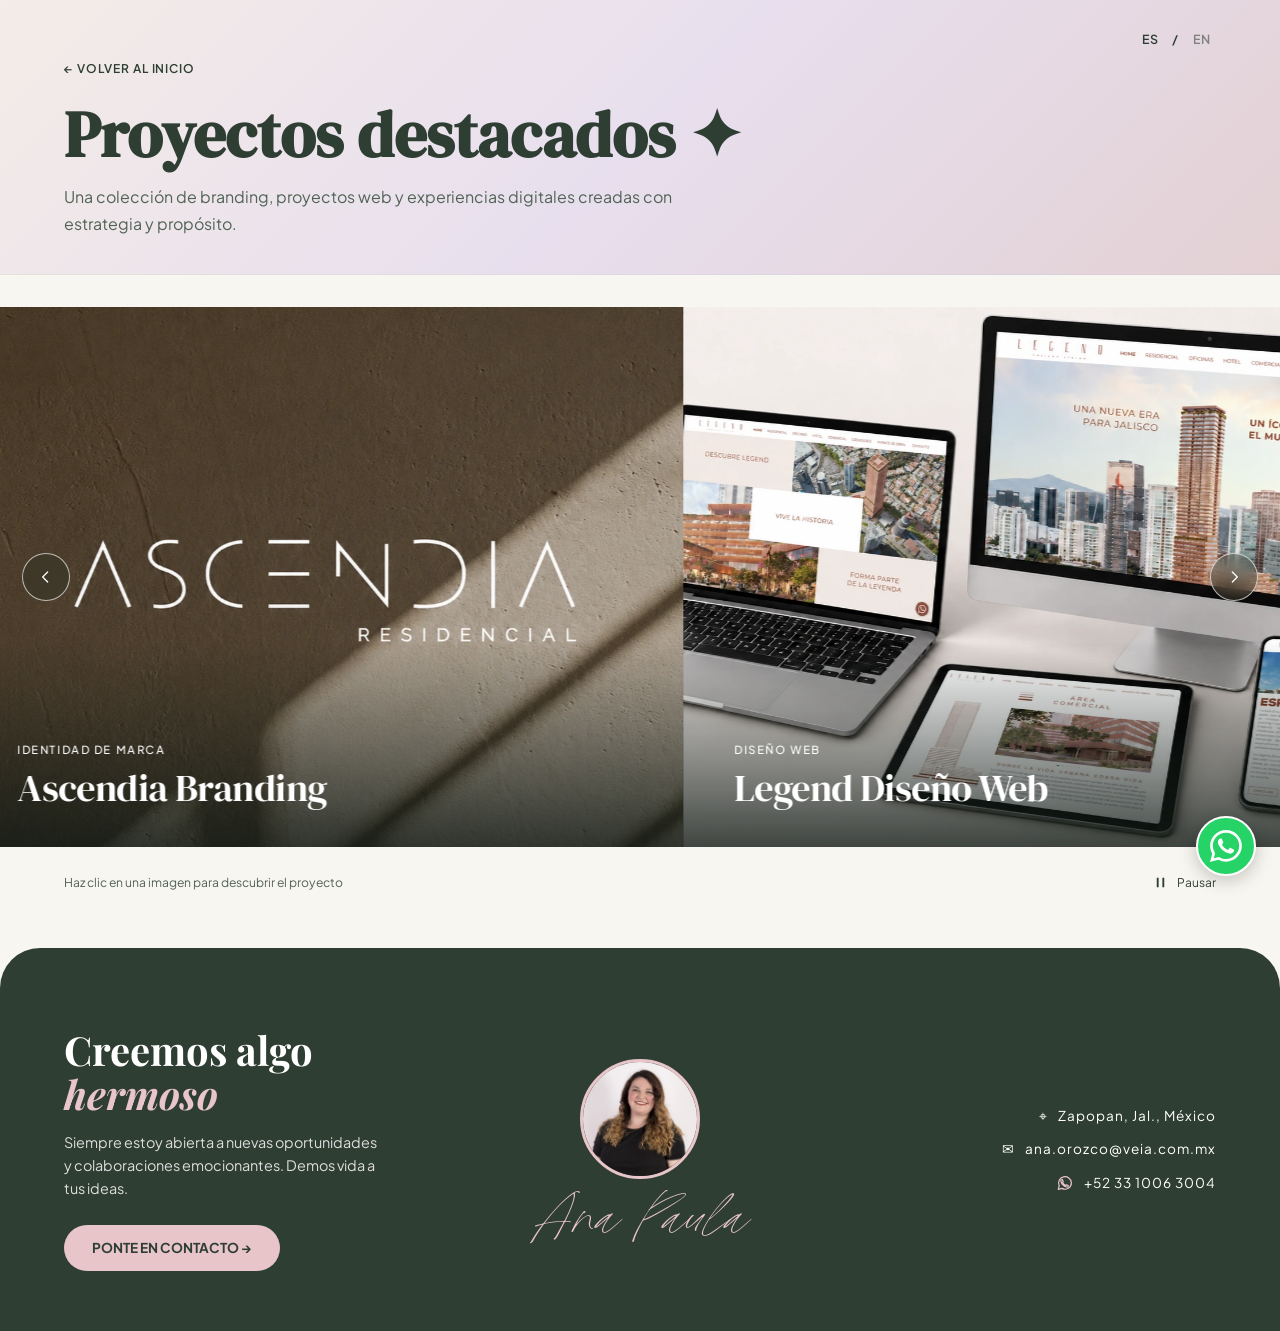
==== commit a473ab8b: "Corrige regresión involuntaria y quita el corazón de la firma en el footer" ====
--- a/proyectos.html
+++ b/proyectos.html
@@ -6,54 +6,88 @@
   <title>Proyectos | Ana Paula Studio</title>
   <meta name="description" content="Proyectos seleccionados de Ana Paula: branding, diseño web, contenido digital y marketing." data-i18n-content="metaDescription">
   <link rel="icon" type="image/png" sizes="64x64" href="AP-favicon.png">
-  <link rel="stylesheet" href="style.css?v=4">
+  <link rel="stylesheet" href="style.css?v=projects-fonts-restored-2">
   <link rel="preconnect" href="https://fonts.googleapis.com">
   <link rel="preconnect" href="https://fonts.gstatic.com" crossorigin>
   <link href="https://fonts.googleapis.com/css2?family=DM+Serif+Display:ital@0;1&family=Mr+De+Haviland&family=Playfair+Display:ital,wght@0,600;0,700;1,400&family=Plus+Jakarta+Sans:wght@300;400;500;600&display=swap" rel="stylesheet">
   <style>
-    .page-header { position: relative; padding: 60px 0 50px; background: linear-gradient(135deg, #F3ECE7 0%, #E8DFEE 50%, #E3D1D4 100%); border-bottom: 1px solid rgba(0, 0, 0, 0.06); }
-    .back-link { display: inline-flex; margin-bottom: 25px; color: var(--olive-dark); font-size: 0.85rem; font-weight: 600; letter-spacing: 1px; text-decoration: none; transition: transform 0.2s ease; }
-    .back-link:hover { transform: translateX(-5px); }
-    .page-title { margin-bottom: 15px; color: var(--olive-dark); font-family: var(--font-display); font-size: clamp(3rem, 6vw, 4.5rem); line-height: 1.05; }
-    .page-subtitle { max-width: 700px; color: var(--olive-sage); font-size: 1.1rem; }
-    .projects-full-grid { display: grid; grid-template-columns: repeat(3, 1fr); gap: 30px; }
-    @media (max-width: 1024px) { .projects-full-grid { grid-template-columns: repeat(2, 1fr); } }
-    @media (max-width: 768px) { .projects-full-grid { grid-template-columns: 1fr; } }
-
-    /* Carrusel de proyectos y ficha con galería vertical. */
-    .projects-full-grid { display:flex; gap:24px; overflow-x:auto; scroll-snap-type:x mandatory; padding:8px 4px 24px; scrollbar-color:var(--olive-sage) var(--bg-cream); }
-    .projects-full-grid .project-card { flex:0 0 calc((100% - 48px)/3); scroll-snap-align:start; }
-    .project-open { display:block; width:100%; border:0; background:transparent; text-align:left; color:inherit; font:inherit; cursor:pointer; }
-    .projects-full-grid .project-img { height:320px; }
-    .carousel-controls { display:flex; align-items:center; justify-content:flex-end; gap:12px; margin-bottom:16px; }
-    .carousel-controls button, .project-close { width:46px; height:46px; border:1px solid var(--olive-sage); border-radius:50%; background:var(--bg-cream); color:var(--olive-dark); font-size:24px; cursor:pointer; }
-    .carousel-controls button:disabled { opacity:.35; cursor:default; }
-    .carousel-hint { margin-right:auto; color:var(--olive-sage); font-size:.85rem; }
-    .project-dialog { margin:auto; padding:0; width:min(1100px,94vw); height: min(800px,88vh); height:min(800px,88dvh); max-width:none; max-height:none; border:0; border-radius:20px; background:var(--bg-cream); color:var(--text-dark); overflow:hidden; box-shadow:0 24px 90px #0004; }
-    .project-dialog::backdrop { background:rgba(24,32,27,.72); }
+    /* Tipografías originales de la página de proyectos. */
+    body[data-page="projects"] {
+      --font-display: 'DM Serif Display', serif;
+      --font-serif: 'Playfair Display', serif;
+    }
+    .page-header { position:relative; padding:54px 0 36px; background:linear-gradient(135deg,#F3ECE7 0%,#E8DFEE 50%,#E3D1D4 100%); border-bottom:1px solid rgba(47,62,51,.06); }
+    .back-link { display:inline-flex; margin-bottom:22px; color:var(--olive-dark); font-size:.75rem; font-weight:600; letter-spacing:.08em; text-decoration:none; transition:transform .2s; }
+    .back-link:hover { transform:translateX(-4px); }
+    .page-title { margin-bottom:14px; color:var(--olive-dark); font-family:var(--font-display); font-size:clamp(2.8rem,5vw,4.3rem); line-height:1.08; }
+    .page-subtitle { max-width:660px; color:var(--olive-sage); font-size:1rem; line-height:1.7; }
+    .main-content { padding:32px 0 48px; }
+    .project-showcase { width:100%; }
+    .carousel-stage { position:relative; background:var(--olive-dark); }
+    #projects-carousel { width:100%; overflow:hidden; touch-action:pan-y pinch-zoom; }
+    .carousel-track { display:flex; width:100%; gap:0; will-change:transform; }
+    #projects-carousel .project-card { flex:0 0 56%; min-width:0; margin:0; padding:0; border:0; border-radius:0; background:transparent; opacity:1; transform:none; box-shadow:none; transition:none; }
+    .project-open { display:block; position:relative; width:100%; padding:0; border:0; background:transparent; color:white; font:inherit; text-align:left; cursor:pointer; user-select:none; -webkit-user-select:none; -webkit-tap-highlight-color:transparent; }
+    #projects-carousel .project-img { height:clamp(410px,60vh,640px); margin:0; border-radius:0; }
+    #projects-carousel .project-img img { display:block; width:100%; height:100%; object-fit:cover; pointer-events:none; transition:transform .8s cubic-bezier(.2,.7,.3,1); }
+    #projects-carousel .project-info { position:absolute; inset:auto 0 0; display:block; padding:100px clamp(28px,4vw,64px) 38px; background:linear-gradient(transparent,rgba(14,23,18,.78)); pointer-events:none; }
+    #projects-carousel .project-info > div { display:flex; flex-direction:column-reverse; gap:8px; }
+    #projects-carousel .project-info h3 { color:#fff; font-family:var(--font-display); font-weight:400; font-size:clamp(1.65rem,3vw,2.8rem); line-height:1.1; letter-spacing:-.015em; }
+    #projects-carousel .project-info p { color:#fff; font-size:.7rem; font-weight:500; letter-spacing:.14em; text-transform:uppercase; }
+    .project-open:focus-visible { outline:3px solid var(--pink-dusty); outline-offset:-5px; }
+    @media(hover:hover) {
+      .project-open:hover .project-img img { transform:scale(1.025); }
+    }
+    .carousel-arrow { position:absolute; z-index:2; top:50%; display:grid; place-items:center; width:48px; height:48px; transform:translateY(-50%); border:1px solid rgba(255,255,255,.65); border-radius:50%; background:rgba(34,47,38,.3); color:white; backdrop-filter:blur(10px); cursor:pointer; transition:background .2s,color .2s; }
+    .carousel-arrow svg { width:20px; height:20px; fill:none; stroke:currentColor; stroke-width:1.5; stroke-linecap:round; stroke-linejoin:round; }
+    .carousel-arrow:hover { background:var(--bg-cream); color:var(--olive-dark); }
+    #projects-prev { left:22px; }
+    #projects-next { right:22px; }
+    .carousel-meta { display:flex; align-items:center; justify-content:space-between; gap:20px; max-width:1280px; margin:auto; padding:18px 5% 0; color:var(--olive-sage); }
+    .carousel-hint { font-size:.76rem; }
+    #projects-play { display:inline-flex; align-items:center; gap:9px; padding:8px 0 8px 16px; border:0; background:transparent; color:var(--olive-dark); font:inherit; font-size:.75rem; cursor:pointer; white-space:nowrap; }
+    #projects-play svg { width:15px; height:15px; fill:currentColor; }
+    .project-dialog { margin:auto; padding:0; width:min(1100px,94vw); height:min(800px,88vh); height:min(800px,88dvh); max-width:none; max-height:none; border:0; border-radius:18px; background:var(--bg-cream); color:var(--text-dark); overflow:hidden; box-shadow:0 24px 90px #0004; }
+    .project-dialog::backdrop { background:rgba(24,32,27,.75); backdrop-filter:blur(5px); }
     .project-dialog-layout { display:grid; grid-template-columns:1fr 1.2fr; height:100%; min-height:0; }
     .project-copy { padding:64px 40px 40px; overflow-y:auto; }
     .project-copy h2 { font-family:var(--font-display); font-size:clamp(1.8rem,3vw,3rem); line-height:1.1; overflow-wrap:anywhere; margin:16px 0 24px; }
     .project-copy p { color:var(--olive-sage); white-space:pre-line; }
+    .project-website { margin-top:24px; }
+    .project-website[hidden] { display:none; }
+    .project-website:focus-visible { outline:2px solid var(--olive-dark); outline-offset:4px; }
     .project-eyebrow { font-size:.75rem; letter-spacing:.12em; text-transform:uppercase; }
-    .project-gallery { min-height:0; overflow-y:auto; overscroll-behavior:contain; padding:64px 24px 24px; background:#ece8e1; scrollbar-gutter:stable; }
-    .project-gallery figure { margin:0 0 16px; }
-    .project-gallery img { display:block; width:100%; height:auto; border-radius:8px; }
-    .image-placeholder { min-height:270px; height:28vh; display:grid; place-items:center; border:1px dashed #a5aaa0; border-radius:8px; background:linear-gradient(135deg,#e1e6de,#eedbdb); color:var(--olive-sage); font-size:.9rem; }
-    .project-close { position:absolute; right:12px; top:12px; z-index:2; }
+    .project-gallery { min-height:0; overflow-y:auto; overscroll-behavior:contain; padding:0; background:#ece8e1; scrollbar-gutter:auto; }
+    .project-gallery figure { margin:0; padding:0; border:0; }
+    .project-gallery img { display:block; width:100%; height:auto; margin:0; border:0; border-radius:0; }
+    .image-placeholder { min-height:270px; height:28vh; display:grid; place-items:center; border:0; border-radius:0; background:linear-gradient(135deg,#e1e6de,#eedbdb); color:var(--olive-sage); font-size:.9rem; }
+    .project-close { position:absolute; right:12px; top:12px; z-index:2; display:grid; place-items:center; width:46px; height:46px; border:1px solid var(--olive-sage); border-radius:50%; background:var(--bg-cream); color:var(--olive-dark); font-size:24px; cursor:pointer; }
     body.project-is-open { overflow:hidden; }
-    @media(max-width:1024px) { .projects-full-grid .project-card { flex-basis:calc((100% - 24px)/2); } }
     @media(max-width:640px) {
-      .projects-full-grid .project-card { flex-basis:88%; }
-      .projects-full-grid .project-img { height:300px; }
-      .project-dialog { width:96vw; height:94dvh; }
+      .page-header { padding:60px 0 28px; }
+      .back-link { margin-bottom:20px; font-size:.7rem; }
+      .page-title { font-size:clamp(2.5rem,10vw,3.2rem); max-width:12ch; }
+      .page-subtitle { font-size:.9rem; }
+      .main-content { padding:20px 0 32px; }
+      #projects-carousel .project-card { flex-basis:88%; }
+      #projects-carousel .project-img { height:480px; height:clamp(380px,62svh,530px); }
+      #projects-carousel .project-info { padding:100px 24px 30px; }
+      #projects-carousel .project-info h3 { font-size:1.85rem; }
+      #projects-carousel .project-info p { font-size:.64rem; letter-spacing:.09em; }
+      .carousel-arrow { width:42px; height:42px; }
+      #projects-prev { left:12px; }
+      #projects-next { right:12px; }
+      .carousel-meta { gap:10px; padding-top:12px; }
+      .carousel-hint { font-size:.68rem; max-width:25ch; }
+      #projects-play { font-size:.7rem; }
+      .project-dialog { width:96vw; height:94vh; height:94dvh; }
       .project-dialog-layout { grid-template-columns:1fr; grid-template-rows:auto minmax(0,1fr); }
       .project-copy { padding:28px 60px 20px 24px; max-height:32dvh; }
       .project-copy h2 { font-size:1.7rem; margin:8px 0 12px; }
-      .project-gallery { padding:20px; }
+      .project-gallery { padding:0; }
       .image-placeholder { min-height:220px; }
     }
-
+    @media(prefers-reduced-motion:reduce) { .carousel-track { will-change:auto; } }
   </style>
 </head>
 <body data-page="projects">
@@ -64,27 +98,31 @@
     </div>
     <div class="container">
       <a href="index.html" class="back-link" data-i18n="backHome">← VOLVER AL INICIO</a>
-      <h1 class="page-title" data-i18n="selectedWork">Trabajo seleccionado ✦</h1>
-      <p class="page-subtitle" data-i18n="projectsSubtitle">Una colección de identidades de marca, proyectos web y experiencias digitales creadas con estrategia y propósito.</p>
+      <h1 class="page-title" data-i18n="selectedWork">Proyectos destacados ✦</h1>
+      <p class="page-subtitle" data-i18n="projectsSubtitle">Una colección de branding, proyectos web y experiencias digitales creadas con estrategia y propósito.</p>
     </div>
   </header>
 
   <main class="main-content">
-    <div class="container">
-      <div class="carousel-controls">
-        <span class="carousel-hint" id="carousel-hint">Explora los proyectos</span>
-        <button type="button" id="projects-prev" aria-label="Proyectos anteriores">←</button>
-        <button type="button" id="projects-next" aria-label="Proyectos siguientes">→</button>
+    <section class="project-showcase" aria-label="Proyectos seleccionados">
+      <div class="carousel-stage">
+        <div id="projects-carousel" role="region" aria-label="Proyectos" tabindex="0">
+          <div class="carousel-track">
+<article class="project-card"><button type="button" class="project-open" data-project="0" aria-haspopup="dialog"><div class="project-img"><img src="img/proyectos/ascendia/ascendia-01.webp" alt="Ascendia Residencial: identidad visual" loading="eager" decoding="async" draggable="false" width="1023" height="1537"></div><div class="project-info"><div><h3 data-i18n="projectTitleAscendia">Ascendia Branding</h3><p data-i18n="projectBrandIdentity">Identidad de marca</p></div></div></button></article>
+<article class="project-card"><button type="button" class="project-open" data-project="1" aria-haspopup="dialog"><div class="project-img"><img src="img/proyectos/legend/legend-01.webp" alt="Legend: diseño web en computadora, tablet y celular" loading="eager" decoding="async" draggable="false" width="1672" height="941"></div><div class="project-info"><div><h3 data-i18n="projectTitleLegend">Legend Diseño Web</h3><p data-i18n="projectWebDesignOnly">Diseño Web</p></div></div></button></article>
+<article class="project-card"><button type="button" class="project-open" data-project="2" aria-haspopup="dialog"><div class="project-img"><img src="img/proyectos/inverti-property/1.png" alt="Campaña digital de Inverti Property" loading="eager" decoding="async" draggable="false"></div><div class="project-info"><div><h3 data-i18n="projectTitleInverti">Diseño de Campaña Digital Inverti Property</h3><p data-i18n="projectDigitalCampaign">Diseño de Campaña Digital</p></div></div></button></article>
+<article class="project-card"><button type="button" class="project-open" data-project="3" aria-haspopup="dialog"><div class="project-img"><img src="img/proyectos/vista-vallarta/vista-vallarta-01.webp" alt="Vista Vallarta: logotipo sobre agua turquesa" loading="eager" decoding="async" draggable="false" width="926" height="1152"></div><div class="project-info"><div><h3 data-i18n="projectTitleVistaVallarta">Vista Vallarta Diseño de Branding</h3><p data-i18n="projectBrandingDesign">Diseño de Branding</p></div></div></button></article>
+<article class="project-card"><button type="button" class="project-open" data-project="4" aria-haspopup="dialog"><div class="project-img"><img src="img/proyectos/nativa/nativa-01.webp" alt="Nativa: identidad de marca sobre hojas tropicales" loading="lazy" width="1417" height="804"></div><div class="project-info"><div><h3 data-i18n="projectTitleNativa">Nativa Campaña de Lanzamiento</h3><p data-i18n="projectBrandingSocial">branding y redes sociales</p></div></div></button></article>
+          </div>
+        </div>
+        <button type="button" class="carousel-arrow" id="projects-prev" aria-label="Proyectos anteriores"><svg viewBox="0 0 24 24" aria-hidden="true"><path d="m14 6-6 6 6 6"/></svg></button>
+        <button type="button" class="carousel-arrow" id="projects-next" aria-label="Proyectos siguientes"><svg viewBox="0 0 24 24" aria-hidden="true"><path d="m10 6 6 6-6 6"/></svg></button>
       </div>
-      <div class="projects-full-grid" id="projects-carousel" role="region" aria-label="Proyectos" tabindex="0">
-        <article class="project-card"><button type="button" class="project-open" data-project="0" aria-haspopup="dialog"><div class="project-img"><img src="proyecto1.jpg" alt="Lumière Cosmetics" loading="lazy" width="800" height="1200"></div><div class="project-info"><div><h3>LUMIÈRE COSMETICS</h3><p data-i18n="projectBrandingPackaging">Branding y packaging</p></div></div></button></article>
-        <article class="project-card"><button type="button" class="project-open" data-project="1" aria-haspopup="dialog"><div class="project-img"><img src="proyecto2.jpg" alt="Elevate Coaching" loading="lazy" width="800" height="1000"></div><div class="project-info"><div><h3>ELEVATE COACHING</h3><p data-i18n="projectWebDesign">Diseño y desarrollo web</p></div></div></button></article>
-        <article class="project-card"><button type="button" class="project-open" data-project="2" aria-haspopup="dialog"><div class="project-img"><img src="proyecto3.jpg" alt="Sofia Living" loading="lazy" width="800" height="534"></div><div class="project-info"><div><h3>SOFIA LIVING</h3><p data-i18n="projectBrandIdentity">Identidad de marca</p></div></div></button></article>
-        <article class="project-card"><button type="button" class="project-open" data-project="3" aria-haspopup="dialog"><div class="project-img"><img src="proyecto4.jpg" alt="Solstice Candles" loading="lazy" width="800" height="1200"></div><div class="project-info"><div><h3>SOLSTICE CANDLES</h3><p data-i18n="projectBrandingPackaging">Branding y packaging</p></div></div></button></article>
-        <article class="project-card"><button type="button" class="project-open" data-project="4" aria-haspopup="dialog"><div class="project-img"><img src="proyecto5.jpg" alt="Arcadia Realty" loading="lazy" width="800" height="1066"></div><div class="project-info"><div><h3>ARCADIA REALTY</h3><p data-i18n="projectWebDesign">Diseño y desarrollo web</p></div></div></button></article>
-        <article class="project-card"><button type="button" class="project-open" data-project="5" aria-haspopup="dialog"><div class="project-img"><img src="proyecto6.jpg" alt="Urban Harvest" loading="lazy" width="800" height="1066"></div><div class="project-info"><div><h3>URBAN HARVEST</h3><p data-i18n="projectBrandIdentity">Identidad de marca</p></div></div></button></article>
+      <div class="carousel-meta">
+        <p class="carousel-hint" id="carousel-hint">Haz clic en una imagen para descubrir el proyecto</p>
+        <button type="button" id="projects-play" aria-label="Pausar carrusel"><svg viewBox="0 0 16 16" aria-hidden="true"><path d="M4 3h2v10H4zm6 0h2v10h-2z"/></svg><span>Pausar</span></button>
       </div>
-    </div>
+    </section>
   </main>
 
   <footer class="footer">
@@ -92,13 +130,13 @@
       <div class="footer-cta">
         <h2 data-i18n-html="footerTitle">Creemos algo<br><span>hermoso</span></h2>
         <p data-i18n="footerDescription">Siempre estoy abierta a nuevas oportunidades y colaboraciones emocionantes. Demos vida a tus ideas.</p>
-        <a href="mailto:ana.orozco@veia.com.mx" class="btn-pink" data-i18n="contactButton">PONTE EN CONTACTO →</a>
+        <a href="https://wa.me/523310063004" class="btn-pink" data-i18n="contactButton" target="_blank" rel="noopener noreferrer">PONTE EN CONTACTO →</a>
       </div>
        <div class="footer-center"><img src="ana-paula-avatar2.webp" alt="Ana Paula" class="avatar-footer" width="240" height="240" loading="lazy"><p class="signature-footer">Ana Paula</p></div>
       <div class="footer-info">
         <p class="info-item"><span aria-hidden="true">⌖</span><span data-i18n="footerLocation">Zapopan, Jal., México</span></p>
         <a class="info-item" href="mailto:ana.orozco@veia.com.mx"><span aria-hidden="true">✉</span><span>ana.orozco@veia.com.mx</span></a>
-        <a class="info-item" href="https://www.instagram.com/anapau51" target="_blank" rel="noopener"><span aria-hidden="true">◎</span><span>@anapau51</span></a>
+        <a class="info-item" href="https://wa.me/523310063004" target="_blank" rel="noopener" aria-label="WhatsApp: +52 33 1006 3004"><svg xmlns="http://www.w3.org/2000/svg" width="18" height="18" viewBox="0 0 24 24" fill="none" stroke="currentColor" stroke-width="1.6" stroke-linecap="round" stroke-linejoin="round" aria-hidden="true" focusable="false"><path d="M20.5 11.7a8.5 8.5 0 0 1-12.6 7.5L3 20.5l1.3-4.8a8.5 8.5 0 1 1 16.2-4Z"/><path d="m8.4 7.3 1.3 2.6-1 1.1a8.1 8.1 0 0 0 4.3 4.3l1.1-1 2.6 1.3c-.4 1.5-1.2 2-2.5 1.7-3.8-.9-6.8-3.9-7.7-7.7-.3-1.3.2-2.1 1.9-2.3Z"/></svg><span>+52 33 1006 3004</span></a>
       </div>
     </div>
   </footer>
@@ -109,23 +147,27 @@
         <p class="project-eyebrow" id="project-eyebrow">Proyecto seleccionado</p>
         <h2 id="project-title"></h2>
         <p id="project-description"></p>
+        <a class="btn-pink project-website" id="project-website" target="_blank" rel="noopener noreferrer" hidden>Conoce la página</a>
       </div>
       <div class="project-gallery" id="project-gallery" tabindex="0" role="region" aria-label="Imágenes del proyecto"></div>
     </div>
   </dialog>
-  <script src="script.js"></script>
+  <a class="whatsapp-float" id="whatsapp-float" href="https://wa.me/523310063004" target="_blank" rel="noopener noreferrer" aria-label="WhatsApp: +52 33 1006 3004" title="WhatsApp: +52 33 1006 3004">
+    <img src="icons/whatsapp.svg" width="32" height="32" alt="" aria-hidden="true">
+  </a>
+
+  <script src="script.js?v=nativa-2"></script>
   <script>
 (() => {
   // Agregar las rutas de las imágenes aquí, en el orden de la galería.
   // Cada cadena vacía mantiene un espacio provisional, sin solicitar archivos rotos.
   // Las descripciones pueden escribirse por proyecto en español e inglés.
   const projects = [
-    { images: ['', '', '', '', '', '', ''], description: { es: '', en: '' } },
-    { images: ['', '', '', '', '', '', ''], description: { es: '', en: '' } },
-    { images: ['', '', '', '', '', '', ''], description: { es: '', en: '' } },
-    { images: ['', '', '', '', '', '', ''], description: { es: '', en: '' } },
-    { images: ['', '', '', '', '', '', ''], description: { es: '', en: '' } },
-    { images: ['', '', '', '', '', '', ''], description: { es: '', en: '' } }
+    {"images":["img/proyectos/ascendia/ascendia-01.webp","img/proyectos/ascendia/ascendia-02.webp","img/proyectos/ascendia/ascendia-03.webp","img/proyectos/ascendia/ascendia-04.webp","img/proyectos/ascendia/ascendia-05.webp","img/proyectos/ascendia/ascendia-06.webp"],"imageSizes":[[1023,1537],[1200,1200],[922,1152],[2048,1902],[842,1264],[1024,1024]],"imageAlts":{"es":["Logotipo de Ascendia Residencial sobre una pared texturizada","Paleta de colores de Ascendia Residencial","Tarjetas de presentación de Ascendia Residencial","Diseño de brochure de Ascendia Residencial","Papelería y sobre de Ascendia Residencial","Aplicaciones de la marca Ascendia Residencial en redes sociales"],"en":["Ascendia Residencial logo on a textured wall","Ascendia Residencial color palette","Ascendia Residencial business cards","Ascendia Residencial brochure design","Ascendia Residencial stationery and envelope","Ascendia Residencial brand applications for social media"]},"description":{"es":"Diseñé la identidad de Ascendia para un desarrollo residencial de tres torres en Ciudad Granja, dentro del Área Metropolitana de Guadalajara. El objetivo fue crear una marca minimalista con personalidad propia, capaz de transmitir sofisticación, exclusividad y un estilo de vida contemporáneo.\n\nEl nombre nace de la palabra «ascender» y evoca el crecimiento vertical de las torres, así como la aspiración de avanzar hacia nuevas etapas. El proyecto incluyó también la creación de los nombres de cada torre, construyendo una identidad compartida para el desarrollo.\n\nLa propuesta visual combina líneas depuradas con una paleta inspirada en la naturaleza: verdes, tonos tierra y matices crema que aportan calidez, equilibrio y elegancia. Este lenguaje se extiende a la papelería, los materiales comerciales y la comunicación digital de la marca.\n\nAscendia busca conectar con quienes valoran el diseño, la calidad y una ubicación que permite disfrutar de la ciudad, tanto para establecer su hogar como para invertir en un patrimonio.","en":"I designed the identity for Ascendia, a three-tower residential development in Ciudad Granja, within the Guadalajara Metropolitan Area. The goal was to create a minimalist brand with a personality of its own, conveying sophistication, exclusivity and a contemporary lifestyle.\n\nThe name comes from the Spanish word “ascender,” meaning “to ascend,” and evokes the vertical growth of the towers as well as the aspiration to move forward into new stages of life. The project also included naming each tower, building a shared identity for the development.\n\nThe visual concept combines clean lines with a nature-inspired palette: greens, earth tones and shades of cream that bring warmth, balance and elegance. This visual language extends to the brand’s stationery, marketing materials and digital communication.\n\nAscendia seeks to connect with people who value design, quality and a location that lets them enjoy city life, whether they are establishing a home or investing in property."}},
+    {"images":["img/proyectos/legend/legend-01.webp","img/proyectos/legend/legend-02.webp","img/proyectos/legend/legend-03.webp"],"imageSizes":[[1672,941],[1536,1024],[1586,992]],"imageAlts":{"es":["Diseño web de Legend en computadora, laptop, tablet y celular","Composición de páginas y secciones del sitio web de Legend","Diseño adaptable de Legend con sus secciones y versiones para distintos dispositivos"],"en":["Legend web design on desktop, laptop, tablet and mobile","A composition of pages and sections from the Legend website","Legend responsive design with website sections and layouts for different devices"]},"description":{"es":"El diseño web de **Legend Tower** fue desarrollado como una extensión digital de la identidad, la visión y la dimensión de uno de los proyectos inmobiliarios más ambiciosos de Jalisco.\n\nUbicado en **Distrito Andares, Zapopan, Jalisco**, Legend reúne en un mismo desarrollo residencias, oficinas, espacios comerciales y un hotel, creando un proyecto de gran escala que busca convertirse en un nuevo referente arquitectónico y urbano para la ciudad.\n\nDesde el inicio, el reto no consistía únicamente en diseñar una página visualmente atractiva. Era necesario crear una experiencia digital capaz de **contar la historia detrás de Legend**, explicar el propósito de cada decisión y transmitir la magnitud del proyecto, sus valores y el nivel de quienes participan en su desarrollo.\n\nLa arquitectura, el diseño, la ubicación, los materiales y cada una de las áreas que conforman Legend tienen una razón de ser. Por ello, la página fue concebida alrededor de un **storytelling cuidadosamente estructurado**, llevando al usuario desde el origen del proyecto hasta sus diferentes propuestas de vida, trabajo, entretenimiento y hospitalidad.\n\nUno de los elementos centrales de esta narrativa fue presentar a los distintos protagonistas que hacen posible Legend. Entre ellos destaca **SOM (Skidmore, Owings & Merrill)**, uno de los despachos de arquitectura más reconocidos del mundo y responsable de proyectos icónicos como el Burj Khalifa en Dubái. También se integraron los diferentes participantes y colaboradores que forman parte de la concepción y desarrollo del proyecto.\n\nLa experiencia digital se estructuró en torno a las cuatro grandes áreas de Legend: **residencias, oficinas, comercio y hotel**, otorgando a cada una una narrativa y personalidad propias, de acuerdo con sus diferentes públicos y propuestas de valor.\n\nVisualmente, el sitio buscó encontrar un equilibrio entre **lujo, sofisticación y carácter**. La paleta inspirada en los tonos terracota y las tierras rojas de Jalisco se convirtió en un recurso fundamental para conectar el proyecto con su origen, mientras que la composición, la tipografía, las imágenes y los elementos dinámicos aportaron una sensación contemporánea, exclusiva y distintiva.\n\nCada sección fue pensada para que el usuario no solamente conociera Legend, sino que pudiera **entenderlo, recorrerlo y descubrir el porqué detrás de cada una de sus decisiones**.\n\nEl resultado fue una experiencia web original, dinámica y cuidadosamente construida para estar a la altura de la dimensión del proyecto: un espacio digital que no solo presenta una torre, sino que **construye y comunica el universo de Legend**.\n\nEl proyecto fue recibido con gran entusiasmo por parte de los involucrados en el desarrollo, quienes quedaron especialmente satisfechos con la propuesta visual y la manera en que la plataforma logró representar la esencia, exclusividad y visión de Legend.","en":"The web design for **Legend Tower** was developed as a digital extension of the identity, vision and scale of one of Jalisco’s most ambitious real estate projects.\n\nLocated in **Distrito Andares, Zapopan, Jalisco**, Legend brings together residences, offices, retail spaces and a hotel in a single large-scale development that seeks to become a new architectural and urban landmark for the city.\n\nFrom the outset, the challenge went beyond designing a visually attractive website. It required a digital experience capable of **telling the story behind Legend**, explaining the purpose of each decision and conveying the project’s scale, values and the caliber of those involved in its development.\n\nThe architecture, design, location, materials and each of Legend’s different areas have a reason for being. The website was therefore conceived around **carefully structured storytelling**, guiding users from the project’s origins to its different proposals for living, working, entertainment and hospitality.\n\nA central element of this narrative was introducing the different people and organizations that make Legend possible. Among them is **SOM (Skidmore, Owings & Merrill)**, one of the world’s most renowned architecture firms and the practice behind iconic projects such as the Burj Khalifa in Dubai. The website also introduced the other participants and collaborators involved in the project’s conception and development.\n\nThe digital experience was structured around Legend’s four main areas: **residences, offices, retail and hotel**, giving each its own narrative and personality in line with its different audiences and value propositions.\n\nVisually, the website sought a balance between **luxury, sophistication and character**. A palette inspired by terracotta tones and Jalisco’s red earth became a key element in connecting the project to its origins, while the composition, typography, imagery and dynamic elements conveyed a contemporary, exclusive and distinctive feel.\n\nEach section was designed to help users not only get to know Legend, but also **understand it, explore it and discover the reasoning behind each of its decisions**.\n\nThe result was an original, dynamic and carefully crafted web experience that matched the scale of the project: a digital space that does more than present a tower—it **builds and communicates the world of Legend**.\n\nThe project was received with great enthusiasm by those involved in the development, who were particularly pleased with the visual concept and the way the platform captured Legend’s essence, exclusivity and vision."},"website":"https://legendtower.com.mx/"},
+    {"images":["img/proyectos/inverti-property/1.png","img/proyectos/inverti-property/2.jpg","img/proyectos/inverti-property/3.png","img/proyectos/inverti-property/4.png","img/proyectos/inverti-property/5.png","img/proyectos/inverti-property/web-mockup.webp"],"imageAlts":{"es":["Diseño de campaña digital de Inverti Property — imagen 1","Diseño de campaña digital de Inverti Property — imagen 2","Diseño de campaña digital de Inverti Property — imagen 3","Diseño de campaña digital de Inverti Property — imagen 4","Diseño de campaña digital de Inverti Property — imagen 5","Mockup del sitio web de Inverti Property con catálogo de propiedades y terrenos"],"en":["Inverti Property digital campaign design — image 1","Inverti Property digital campaign design — image 2","Inverti Property digital campaign design — image 3","Inverti Property digital campaign design — image 4","Inverti Property digital campaign design — image 5","Inverti Property website mockup with property and land listings"]},"description":{"es":"Para el lanzamiento de Inverti Property se desarrolló una campaña de comunicación integral enfocada en presentar la nueva plataforma inmobiliaria, generar reconocimiento de marca y dirigir tráfico hacia su sitio web.\n\nEl principal reto consistió en comunicar de manera clara y atractiva la propuesta de valor de Inverti Property: un espacio donde las personas pueden encontrar oportunidades inmobiliarias seleccionadas bajo criterios estratégicos y con respaldo profesional, incluyendo terrenos, departamentos, oficinas y locales comerciales.\n\nA partir de este concepto se desarrolló una línea visual y narrativa para comunicar el lanzamiento en diferentes puntos de contacto digitales. La campaña contempló piezas para redes sociales, 2 mailings y 2 piezas gráficas diseñadas específicamente para distribución vía WhatsApp, buscando mantener una comunicación consistente en cada formato y facilitar el acercamiento de clientes potenciales a la plataforma.\n\nLa estrategia de contenido se construyó alrededor de diferentes mensajes para presentar la marca desde distintas perspectivas: desde la posibilidad de encontrar nuevas oportunidades inmobiliarias hasta el valor de contar con análisis, experiencia y respaldo profesional al momento de tomar una decisión de inversión.\n\nEl resultado fue una campaña de lanzamiento diseñada para dar visibilidad a Inverti Property, construir una primera percepción de marca y convertir el interés generado en visitas al sitio web y solicitudes de información.","en":"For the launch of Inverti Property, an integrated communication campaign was developed to introduce the new real estate platform, build brand awareness and drive traffic to its website.\n\nThe main challenge was to communicate Inverti Property’s value proposition clearly and attractively: a place where people can find real estate opportunities selected according to strategic criteria and backed by professional expertise, including land, apartments, offices and retail spaces.\n\nBuilding on this concept, a visual and narrative direction was developed to communicate the launch across different digital touchpoints. The campaign included social media assets, 2 email campaigns and 2 graphics designed specifically for distribution via WhatsApp, aiming to maintain consistent communication across formats and help potential clients connect with the platform.\n\nThe content strategy was built around different messages to introduce the brand from several perspectives: from the possibility of finding new real estate opportunities to the value of analysis, experience and professional support when making an investment decision.\n\nThe result was a launch campaign designed to raise the visibility of Inverti Property, establish an initial brand impression and turn the interest generated into website visits and requests for information."},"website":"https://invertiproperty.com/","websiteLabel":{"es":"Conoce la web de Inverti Property","en":"Visit the Inverti Property website"}},
+    {"images":["img/proyectos/vista-vallarta/vista-vallarta-01.webp","img/proyectos/vista-vallarta/vista-vallarta-02.webp","img/proyectos/vista-vallarta/vista-vallarta-03.webp","img/proyectos/vista-vallarta/vista-vallarta-04.webp","img/proyectos/vista-vallarta/vista-vallarta-05.webp","img/proyectos/vista-vallarta/vista-vallarta-06.webp","img/proyectos/vista-vallarta/vista-vallarta-07.webp"],"imageSizes":[[926,1152],[1200,1200],[896,1176],[1264,842],[1209,864],[1374,2048],[1979,2048]],"imageAlts":{"es":["Vista Vallarta: logotipo sobre agua turquesa","Vista Vallarta: paleta de colores de la marca","Vista Vallarta: diseño de tarjetas de presentación","Vista Vallarta: aplicación del logotipo en fachada","Vista Vallarta: aplicación publicitaria en escaparate","Vista Vallarta: bolsa y gorra con la identidad de marca","Vista Vallarta: kit de bienvenida y empaques de marca"],"en":["Vista Vallarta: logo over turquoise water","Vista Vallarta: brand color palette","Vista Vallarta: business card design","Vista Vallarta: logo applied to a building facade","Vista Vallarta: storefront advertising application","Vista Vallarta: branded tote bag and cap","Vista Vallarta: branded welcome kit and packaging"]},"description":{"es":"El proyecto de branding para Vista Vallarta nació con el objetivo de construir la identidad visual de un nuevo desarrollo residencial y de estilo de vida ubicado en las cercanías de Puerto Vallarta, pensado como un espacio donde la naturaleza, el confort y la sofisticación conviven en un mismo entorno.\n\nDesde su concepción, Vista Vallarta fue planteado como un desarrollo de gran escala que integraría viviendas y departamentos, además de una amplia variedad de servicios, espacios comerciales, entretenimiento y amenidades deportivas, como golf, pádel y tenis. La propuesta buscaba representar no solamente un lugar para vivir, sino todo un estilo de vida asociado con el bienestar, la exclusividad y la cercanía con el entorno natural.\n\nLa primera etapa del proyecto se concentró en el desarrollo de su identidad gráfica, teniendo como pieza central la creación del logotipo y, particularmente, del isotipo.\n\nEl isotipo fue desarrollado a partir de una exploración de formas orgánicas inspiradas en conchas marinas, arrecifes y corales, elementos presentes en el ecosistema del océano y que hacen referencia a la proximidad del desarrollo con Puerto Vallarta y el paisaje costero de la región.\n\nEstas formas fueron reinterpretadas de manera abstracta para construir un símbolo contemporáneo y distintivo, capaz de transmitir la conexión con el mar y la naturaleza sin perder la sensación de sofisticación, exclusividad y elegancia que buscaba proyectar el desarrollo.\n\nUno de los objetivos a futuro era que esta identidad pudiera convertirse en la base de un sistema de marca escalable, capaz de adaptarse a las distintas necesidades del proyecto y, eventualmente, dar origen a submarcas asociadas con las diferentes áreas, servicios y experiencias que conformarían Vista Vallarta.\n\nEl resultado fue una identidad visual concebida desde sus primeras etapas para representar una nueva forma de vivir el entorno de Puerto Vallarta: un estilo de vida donde la naturaleza y la vida costera se encuentran con el confort, el deporte y la sofisticación.","en":"The branding project for Vista Vallarta began with the aim of creating the visual identity for a new residential and lifestyle development near Puerto Vallarta, envisioned as a place where nature, comfort and sophistication coexist.\n\nFrom its inception, Vista Vallarta was conceived as a large-scale development that would bring together houses and apartments, along with a wide range of services, retail spaces, entertainment and sports amenities, including golf, padel and tennis. The concept sought to represent more than a place to live: an entire lifestyle associated with well-being, exclusivity and a close connection to the natural surroundings.\n\nThe first phase of the project focused on developing its visual identity, with the creation of the logo—and particularly its symbol—at the heart of the process.\n\nThe symbol was developed through an exploration of organic shapes inspired by seashells, reefs and corals: elements of the ocean ecosystem that reference the development’s proximity to Puerto Vallarta and the region’s coastal landscape.\n\nThese shapes were reinterpreted abstractly to create a contemporary, distinctive symbol that could convey a connection to the sea and nature while retaining the sense of sophistication, exclusivity and elegance the development sought to project.\n\nOne of the long-term goals was for this identity to become the foundation of a scalable brand system, capable of adapting to the project’s different needs and eventually giving rise to sub-brands associated with the various areas, services and experiences that would make up Vista Vallarta.\n\nThe result was a visual identity conceived from its earliest stages to represent a new way of experiencing the surroundings of Puerto Vallarta: a lifestyle where nature and coastal living meet comfort, sport and sophistication."}},
+    {"images":["img/proyectos/nativa/nativa-01.webp","img/proyectos/nativa/nativa-02.webp","img/proyectos/nativa/nativa-03.webp","img/proyectos/nativa/nativa-04.webp","img/proyectos/nativa/nativa-05.webp","img/proyectos/nativa/nativa-07.webp","img/proyectos/nativa/nativa-redes.webp"],"imageSizes":[[1417,804],[2000,1333],[2000,1333],[2000,1389],[2000,1500],[2048,1365],[1122,1402]],"imageAlts":{"es":["Identidad visual de Nativa sobre hojas tropicales","Tarjetas de presentación de Nativa","Valla publicitaria de Nativa","Diseño editorial de Nativa en revista","Folders de Nativa","Hoja membretada de Nativa","Diseño de redes sociales de Nativa con publicaciones de Instagram"],"en":["Nativa visual identity on tropical leaves","Nativa business cards","Nativa billboard","Nativa magazine editorial design","Nativa presentation folders","Nativa letterhead","Nativa social media design with Instagram posts"]},"description":{"es":"La campaña de lanzamiento de Nativa se desarrolló para comunicar la esencia de un proyecto residencial vinculado con la naturaleza y la vida en Puerto Vallarta. Su propuesta invita a regresar a lo esencial: disfrutar de la tranquilidad de un entorno selvático, encontrar equilibrio en la vida cotidiana y mantener una conexión con la cultura y las experiencias del destino.\n\nA partir del logotipo y el isotipo existentes, el trabajo se centró en desarrollar y aplicar el resto de la identidad visual de la marca en distintos materiales de comunicación. El objetivo fue construir una presencia reconocible y alineada con la serenidad y la cercanía con la naturaleza que definen a Nativa.\n\nEl proyecto incluyó el diseño de brochure, publicidad para vallas y revistas, tarjetas de presentación, carpetas, hojas membretadas, piezas para redes sociales y firmas electrónicas. Cada aplicación se adaptó a las necesidades de su formato, manteniendo un lenguaje visual compartido entre los medios impresos y digitales.\n\nLa dirección gráfica retomó el universo tropical de Nativa mediante referencias a la vegetación, tonos naturales y composiciones que transmiten calma. El resultado fue una familia de materiales para acompañar el lanzamiento y presentar de forma consistente tanto el desarrollo como el estilo de vida que propone.","en":"Nativa’s launch campaign was developed to communicate the essence of a residential project connected to nature and life in Puerto Vallarta. Its concept invites people to return to what matters: enjoy the tranquillity of a jungle setting, find balance in everyday life and stay connected to the destination’s culture and experiences.\n\nBuilding on the existing logo and brand symbol, the work focused on developing and applying the rest of the brand’s visual identity across its communication materials. The aim was to create a recognisable presence aligned with the serenity and connection to nature that define Nativa.\n\nThe project included brochure design, billboard and magazine advertising, business cards, presentation folders, letterheads, social media graphics and email signatures. Each application was adapted to its format while maintaining a shared visual language across print and digital media.\n\nThe art direction drew on Nativa’s tropical world through references to vegetation, natural colours and compositions that convey calm. The result was a family of materials designed to support the launch and consistently present both the development and its proposed lifestyle."}}
   ];
   const carousel = document.getElementById('projects-carousel');
   const prev = document.getElementById('projects-prev');
@@ -133,34 +175,181 @@
   const dialog = document.getElementById('project-dialog');
   const gallery = document.getElementById('project-gallery');
   const close = document.getElementById('project-close');
+  const whatsappFloat = document.getElementById('whatsapp-float');
+  const projectWebsite = document.getElementById('project-website');
   let opener;
   const english = () => document.documentElement.lang === 'en';
+  const play = document.getElementById('projects-play');
+  const track = carousel.querySelector('.carousel-track');
+  const reducedMotion = matchMedia('(prefers-reduced-motion: reduce)');
+  const originals = [...track.querySelectorAll('.project-card')];
+  let paused = reducedMotion.matches;
+  let hovered = false;
+  let keyboardFocus = false;
+  let manualUntil = 0;
+  let previousTime = 0;
+  let offset = 0;
+  let cycle = 0;
+  let step = 0;
+  let tween = null;
+  let pointer = null;
+  let ignoreClickUntil = 0;
+  // Duplicamos una vuelta completa para enlazar el final con el principio.
+  originals.forEach(card => {
+    const copy = card.cloneNode(true);
+    copy.setAttribute('aria-hidden', 'true');
+    copy.querySelector('button').tabIndex = -1;
+    track.append(copy);
+  });
+  const wrap = value => cycle ? ((value % cycle) + cycle) % cycle : 0;
+  function draw() {
+    offset = wrap(offset);
+    track.style.transform = 'translate3d(' + (-offset) + 'px,0,0)';
+  }
+  function measure() {
+    const oldStep = step;
+    step = originals[0].getBoundingClientRect().width;
+    cycle = step * originals.length;
+    if (oldStep) offset = offset / oldStep * step;
+    tween = null;
+    draw();
+  }
   function updateControls() {
-    prev.disabled = carousel.scrollLeft < 2;
-    next.disabled = carousel.scrollLeft >= carousel.scrollWidth - carousel.clientWidth - 2;
+    const label = english() ? (paused ? 'Play' : 'Pause') : (paused ? 'Reproducir' : 'Pausar');
+    play.querySelector('span').textContent = label;
+    play.querySelector('path').setAttribute('d', paused ? 'M4 2l10 6-10 6z' : 'M4 3h2v10H4zm6 0h2v10h-2z');
+    play.setAttribute('aria-label', english()
+      ? (paused ? 'Play carousel' : 'Pause carousel')
+      : (paused ? 'Reproducir carrusel' : 'Pausar carrusel'));
   }
   function move(direction) {
-    const card = carousel.querySelector('.project-card');
-    carousel.scrollBy({left: direction * (card.getBoundingClientRect().width + 24),
-      behavior: matchMedia('(prefers-reduced-motion: reduce)').matches ? 'instant' : 'smooth'});
+    if (!step || tween) return;
+    manualUntil = performance.now() + 3500;
+    if (reducedMotion.matches) {
+      offset += direction * step;
+      draw();
+    } else {
+      tween = { from:offset, to:offset + direction * step, start:performance.now() };
+    }
   }
   prev.addEventListener('click', () => move(-1));
   next.addEventListener('click', () => move(1));
-  carousel.addEventListener('scroll', updateControls, {passive:true});
-  window.addEventListener('resize', updateControls);
+  play.addEventListener('click', () => { paused = !paused; updateControls(); });
+  reducedMotion.addEventListener('change', () => {
+    paused = reducedMotion.matches;
+    tween = null;
+    updateControls();
+  });
+  const stage = carousel.parentElement;
+  stage.addEventListener('pointerenter', event => { if (event.pointerType === 'mouse') hovered = true; });
+  stage.addEventListener('pointerleave', () => { hovered = false; });
+  carousel.addEventListener('focusin', event => {
+    keyboardFocus = event.target.matches(':focus-visible');
+    if (!keyboardFocus) return;
+    const button = event.target.closest('.project-open');
+    if (button) {
+      offset = Number(button.dataset.project) * step;
+      tween = null;
+      draw();
+      // El transform gestiona la posición; evitamos el desplazamiento nativo al enfocar.
+      carousel.scrollLeft = 0;
+    }
+  });
+  carousel.addEventListener('focusout', event => {
+    if (!carousel.contains(event.relatedTarget)) keyboardFocus = false;
+  });
+  carousel.addEventListener('pointerdown', event => {
+    if (event.button !== 0) return;
+    keyboardFocus = false;
+    tween = null;
+    pointer = { id:event.pointerId, x:event.clientX, y:event.clientY, from:offset, dragging:false };
+  });
+  carousel.addEventListener('pointermove', event => {
+    if (!pointer || event.pointerId !== pointer.id) return;
+    const dx = event.clientX - pointer.x;
+    const dy = event.clientY - pointer.y;
+    if (!pointer.dragging && Math.abs(dx) > 8 && Math.abs(dx) > Math.abs(dy)) {
+      pointer.dragging = true;
+      carousel.setPointerCapture(event.pointerId);
+    }
+    if (pointer.dragging) {
+      offset = pointer.from - dx;
+      draw();
+    }
+  });
+  function release(event) {
+    if (!pointer || event.pointerId !== pointer.id) return;
+    if (pointer.dragging) ignoreClickUntil = performance.now() + 500;
+    if (carousel.hasPointerCapture(event.pointerId)) carousel.releasePointerCapture(event.pointerId);
+    pointer = null;
+    manualUntil = performance.now() + 3000;
+  }
+  window.addEventListener('pointerup', release);
+  window.addEventListener('pointercancel', release);
+  carousel.addEventListener('click', event => {
+    if (performance.now() < ignoreClickUntil) { event.preventDefault(); event.stopImmediatePropagation(); }
+  }, true);
+  carousel.addEventListener('wheel', event => {
+    const delta = Math.abs(event.deltaX) > Math.abs(event.deltaY) ? event.deltaX : event.shiftKey ? event.deltaY : 0;
+    if (!delta) return;
+    event.preventDefault();
+    tween = null;
+    offset += delta;
+    draw();
+    manualUntil = performance.now() + 3000;
+  }, {passive:false});
   carousel.addEventListener('keydown', event => {
     if (event.key === 'ArrowRight' || event.key === 'ArrowLeft') {
       event.preventDefault(); move(event.key === 'ArrowRight' ? 1 : -1);
     }
   });
+  function animate(time) {
+    const elapsed = previousTime ? Math.min(time - previousTime, 60) : 0;
+    previousTime = time;
+    if (tween && !dialog.open && !document.hidden) {
+      const progress = Math.min((time - tween.start) / 650, 1);
+      offset = tween.from + (tween.to - tween.from) * (1 - Math.pow(1 - progress, 3));
+      draw();
+      if (progress === 1) tween = null;
+    } else if (!paused && !hovered && !pointer && !keyboardFocus && !dialog.open &&
+        !document.hidden && time > manualUntil) {
+      offset += elapsed * 28 / 1000;
+      draw();
+    }
+    requestAnimationFrame(animate);
+  }
+  window.addEventListener('resize', measure);
+  document.addEventListener('visibilitychange', () => { previousTime = 0; });
+  measure();
+  requestAnimationFrame(animate);
   document.querySelectorAll('.project-open').forEach(button => {
     button.addEventListener('click', () => {
       opener = button;
       const project = projects[Number(button.dataset.project)];
-      const title = button.querySelector('h3').textContent;
-      document.getElementById('project-title').textContent = title;
-      document.getElementById('project-description').textContent =
-        project.description[english() ? 'en' : 'es'] || button.querySelector('p').textContent;
+      projectWebsite.dataset.labelEs = project.websiteLabel?.es || 'Conoce la página';
+      projectWebsite.dataset.labelEn = project.websiteLabel?.en || 'Visit the website';
+      projectWebsite.textContent = english() ? projectWebsite.dataset.labelEn : projectWebsite.dataset.labelEs;
+      projectWebsite.hidden = !project.website;
+      if (project.website) projectWebsite.href = project.website;
+      else projectWebsite.removeAttribute('href');
+      const titleElement = button.querySelector('h3');
+      const title = titleElement.textContent;
+      const dialogTitle = document.getElementById('project-title');
+      dialogTitle.dataset.i18n = titleElement.dataset.i18n;
+      dialogTitle.textContent = title;
+      const description = project.description[english() ? 'en' : 'es'] || button.querySelector('p').textContent;
+      const descriptionElement = document.getElementById('project-description');
+      descriptionElement.replaceChildren();
+      // Conserva los énfasis del texto sin interpretar HTML.
+      description.split(/(\*\*[\s\S]+?\*\*)/g).forEach(part => {
+        if (part.startsWith('**') && part.endsWith('**')) {
+          const emphasis = document.createElement('strong');
+          emphasis.textContent = part.slice(2, -2);
+          descriptionElement.append(emphasis);
+        } else {
+          descriptionElement.append(document.createTextNode(part));
+        }
+      });
       gallery.replaceChildren();
       project.images.forEach((src, index) => {
         const figure = document.createElement('figure');
@@ -172,7 +361,12 @@
         };
         if (src) {
           const img = document.createElement('img');
-          img.alt = title + ' — ' + (english() ? 'Image ' : 'Imagen ') + (index + 1);
+          img.alt = project.imageAlts?.[english() ? 'en' : 'es']?.[index] ||
+            title + ' — ' + (english() ? 'Image ' : 'Imagen ') + (index + 1);
+          if (project.imageSizes?.[index]) {
+            [img.width, img.height] = project.imageSizes[index];
+          }
+          img.decoding = 'async';
           img.loading = index < 2 ? 'eager' : 'lazy';
           img.addEventListener('error', placeholder, {once:true});
           img.src = src;
@@ -181,6 +375,8 @@
         gallery.append(figure);
       });
       document.body.classList.add('project-is-open');
+      // Mantiene el acceso a WhatsApp dentro de la capa modal.
+      dialog.append(whatsappFloat);
       dialog.showModal();
       gallery.scrollTop = 0;
       dialog.querySelector('.project-copy').scrollTop = 0;
@@ -194,18 +390,21 @@
       event.clientY < bounds.top || event.clientY > bounds.bottom)) dialog.close();
   });
   dialog.addEventListener('close', () => {
+    document.body.append(whatsappFloat);
     document.body.classList.remove('project-is-open');
     opener?.focus({preventScroll:true});
   });
   function translateControls() {
     const en = english();
+    projectWebsite.textContent = en ? (projectWebsite.dataset.labelEn || 'Visit the website') : (projectWebsite.dataset.labelEs || 'Conoce la página');
     prev.setAttribute('aria-label', en ? 'Previous projects' : 'Proyectos anteriores');
     next.setAttribute('aria-label', en ? 'Next projects' : 'Proyectos siguientes');
     carousel.setAttribute('aria-label', en ? 'Projects' : 'Proyectos');
     close.setAttribute('aria-label', en ? 'Close project' : 'Cerrar proyecto');
     gallery.setAttribute('aria-label', en ? 'Project images' : 'Imágenes del proyecto');
     document.getElementById('project-eyebrow').textContent = en ? 'Selected project' : 'Proyecto seleccionado';
-    document.getElementById('carousel-hint').textContent = en ? 'Explore the projects' : 'Explora los proyectos';
+    document.getElementById('carousel-hint').textContent = en ? 'Select an image to discover the project' : 'Haz clic en una imagen para descubrir el proyecto';
+    updateControls();
   }
   new MutationObserver(translateControls).observe(document.documentElement, {attributes:true, attributeFilter:['lang']});
   translateControls();
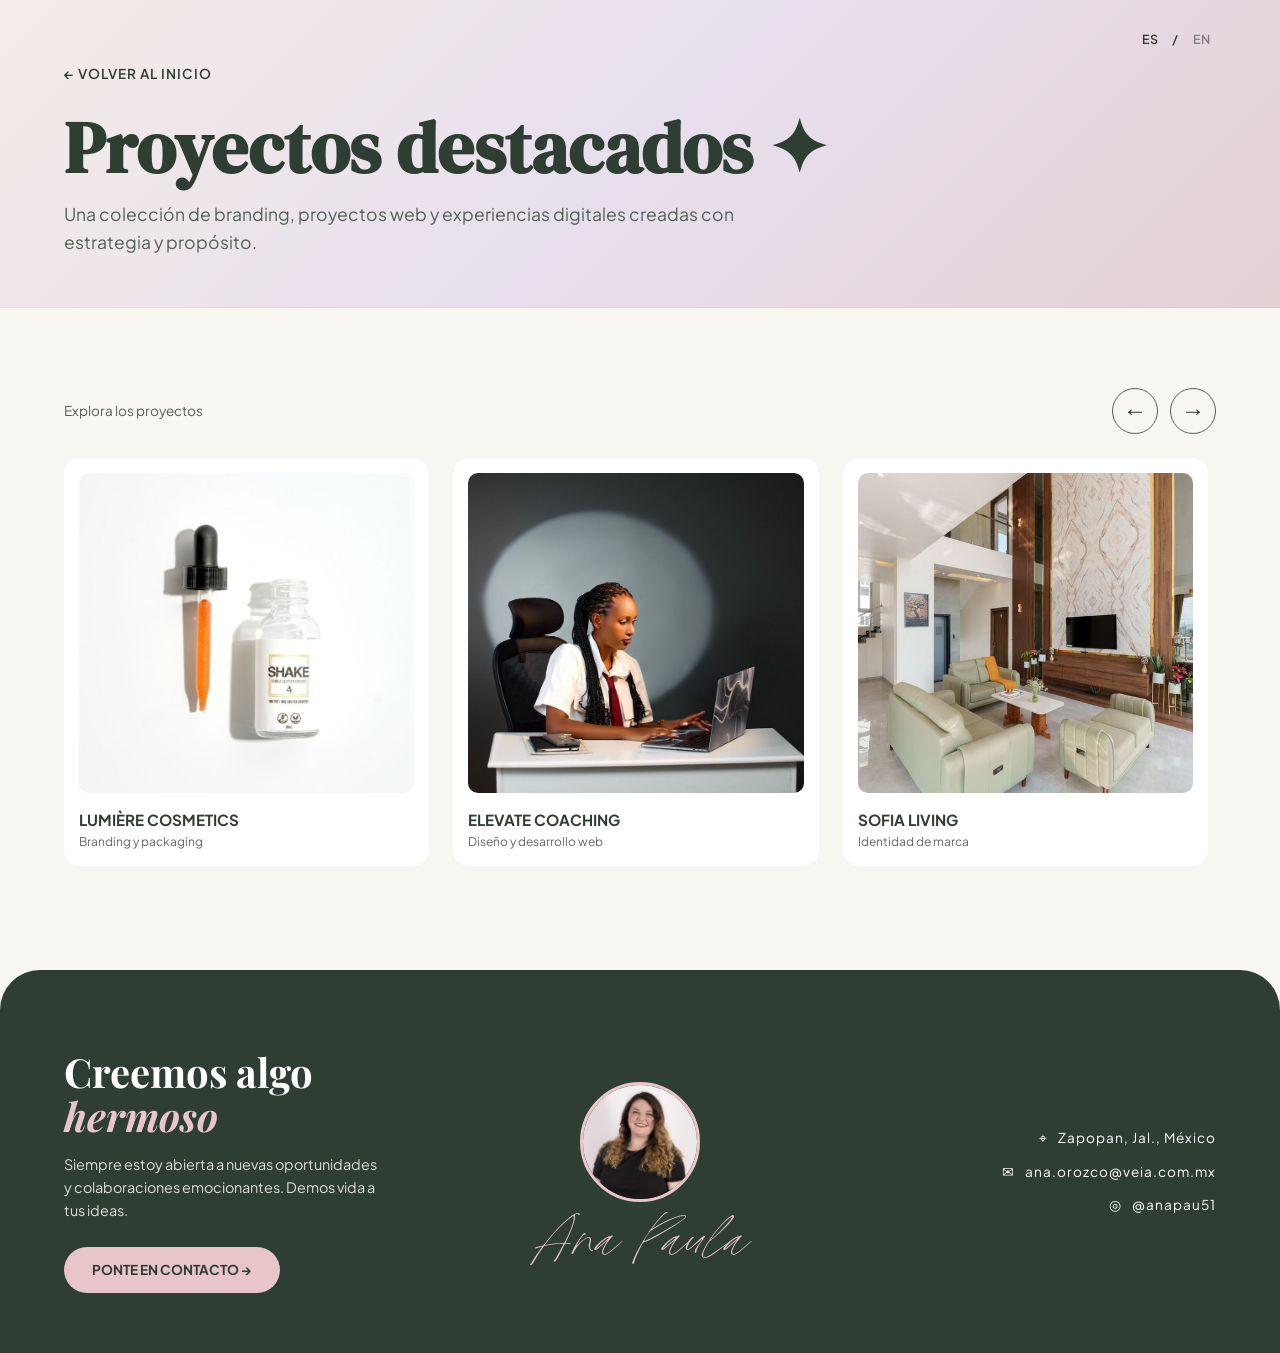
==== commit 0eb5a931: "Revert "Agrega corazón rosa a la firma de Ana Paula en el footer" This reverts commit 329cf12815c388" ====
--- a/proyectos.html
+++ b/proyectos.html
@@ -6,88 +6,54 @@
   <title>Proyectos | Ana Paula Studio</title>
   <meta name="description" content="Proyectos seleccionados de Ana Paula: branding, diseño web, contenido digital y marketing." data-i18n-content="metaDescription">
   <link rel="icon" type="image/png" sizes="64x64" href="AP-favicon.png">
-  <link rel="stylesheet" href="style.css?v=projects-fonts-restored-2">
+  <link rel="stylesheet" href="style.css?v=4">
   <link rel="preconnect" href="https://fonts.googleapis.com">
   <link rel="preconnect" href="https://fonts.gstatic.com" crossorigin>
   <link href="https://fonts.googleapis.com/css2?family=DM+Serif+Display:ital@0;1&family=Mr+De+Haviland&family=Playfair+Display:ital,wght@0,600;0,700;1,400&family=Plus+Jakarta+Sans:wght@300;400;500;600&display=swap" rel="stylesheet">
   <style>
-    /* Tipografías originales de la página de proyectos. */
-    body[data-page="projects"] {
-      --font-display: 'DM Serif Display', serif;
-      --font-serif: 'Playfair Display', serif;
-    }
-    .page-header { position:relative; padding:54px 0 36px; background:linear-gradient(135deg,#F3ECE7 0%,#E8DFEE 50%,#E3D1D4 100%); border-bottom:1px solid rgba(47,62,51,.06); }
-    .back-link { display:inline-flex; margin-bottom:22px; color:var(--olive-dark); font-size:.75rem; font-weight:600; letter-spacing:.08em; text-decoration:none; transition:transform .2s; }
-    .back-link:hover { transform:translateX(-4px); }
-    .page-title { margin-bottom:14px; color:var(--olive-dark); font-family:var(--font-display); font-size:clamp(2.8rem,5vw,4.3rem); line-height:1.08; }
-    .page-subtitle { max-width:660px; color:var(--olive-sage); font-size:1rem; line-height:1.7; }
-    .main-content { padding:32px 0 48px; }
-    .project-showcase { width:100%; }
-    .carousel-stage { position:relative; background:var(--olive-dark); }
-    #projects-carousel { width:100%; overflow:hidden; touch-action:pan-y pinch-zoom; }
-    .carousel-track { display:flex; width:100%; gap:0; will-change:transform; }
-    #projects-carousel .project-card { flex:0 0 56%; min-width:0; margin:0; padding:0; border:0; border-radius:0; background:transparent; opacity:1; transform:none; box-shadow:none; transition:none; }
-    .project-open { display:block; position:relative; width:100%; padding:0; border:0; background:transparent; color:white; font:inherit; text-align:left; cursor:pointer; user-select:none; -webkit-user-select:none; -webkit-tap-highlight-color:transparent; }
-    #projects-carousel .project-img { height:clamp(410px,60vh,640px); margin:0; border-radius:0; }
-    #projects-carousel .project-img img { display:block; width:100%; height:100%; object-fit:cover; pointer-events:none; transition:transform .8s cubic-bezier(.2,.7,.3,1); }
-    #projects-carousel .project-info { position:absolute; inset:auto 0 0; display:block; padding:100px clamp(28px,4vw,64px) 38px; background:linear-gradient(transparent,rgba(14,23,18,.78)); pointer-events:none; }
-    #projects-carousel .project-info > div { display:flex; flex-direction:column-reverse; gap:8px; }
-    #projects-carousel .project-info h3 { color:#fff; font-family:var(--font-display); font-weight:400; font-size:clamp(1.65rem,3vw,2.8rem); line-height:1.1; letter-spacing:-.015em; }
-    #projects-carousel .project-info p { color:#fff; font-size:.7rem; font-weight:500; letter-spacing:.14em; text-transform:uppercase; }
-    .project-open:focus-visible { outline:3px solid var(--pink-dusty); outline-offset:-5px; }
-    @media(hover:hover) {
-      .project-open:hover .project-img img { transform:scale(1.025); }
-    }
-    .carousel-arrow { position:absolute; z-index:2; top:50%; display:grid; place-items:center; width:48px; height:48px; transform:translateY(-50%); border:1px solid rgba(255,255,255,.65); border-radius:50%; background:rgba(34,47,38,.3); color:white; backdrop-filter:blur(10px); cursor:pointer; transition:background .2s,color .2s; }
-    .carousel-arrow svg { width:20px; height:20px; fill:none; stroke:currentColor; stroke-width:1.5; stroke-linecap:round; stroke-linejoin:round; }
-    .carousel-arrow:hover { background:var(--bg-cream); color:var(--olive-dark); }
-    #projects-prev { left:22px; }
-    #projects-next { right:22px; }
-    .carousel-meta { display:flex; align-items:center; justify-content:space-between; gap:20px; max-width:1280px; margin:auto; padding:18px 5% 0; color:var(--olive-sage); }
-    .carousel-hint { font-size:.76rem; }
-    #projects-play { display:inline-flex; align-items:center; gap:9px; padding:8px 0 8px 16px; border:0; background:transparent; color:var(--olive-dark); font:inherit; font-size:.75rem; cursor:pointer; white-space:nowrap; }
-    #projects-play svg { width:15px; height:15px; fill:currentColor; }
-    .project-dialog { margin:auto; padding:0; width:min(1100px,94vw); height:min(800px,88vh); height:min(800px,88dvh); max-width:none; max-height:none; border:0; border-radius:18px; background:var(--bg-cream); color:var(--text-dark); overflow:hidden; box-shadow:0 24px 90px #0004; }
-    .project-dialog::backdrop { background:rgba(24,32,27,.75); backdrop-filter:blur(5px); }
+    .page-header { position: relative; padding: 60px 0 50px; background: linear-gradient(135deg, #F3ECE7 0%, #E8DFEE 50%, #E3D1D4 100%); border-bottom: 1px solid rgba(0, 0, 0, 0.06); }
+    .back-link { display: inline-flex; margin-bottom: 25px; color: var(--olive-dark); font-size: 0.85rem; font-weight: 600; letter-spacing: 1px; text-decoration: none; transition: transform 0.2s ease; }
+    .back-link:hover { transform: translateX(-5px); }
+    .page-title { margin-bottom: 15px; color: var(--olive-dark); font-family: var(--font-display); font-size: clamp(3rem, 6vw, 4.5rem); line-height: 1.05; }
+    .page-subtitle { max-width: 700px; color: var(--olive-sage); font-size: 1.1rem; }
+    .projects-full-grid { display: grid; grid-template-columns: repeat(3, 1fr); gap: 30px; }
+    @media (max-width: 1024px) { .projects-full-grid { grid-template-columns: repeat(2, 1fr); } }
+    @media (max-width: 768px) { .projects-full-grid { grid-template-columns: 1fr; } }
+
+    /* Carrusel de proyectos y ficha con galería vertical. */
+    .projects-full-grid { display:flex; gap:24px; overflow-x:auto; scroll-snap-type:x mandatory; padding:8px 4px 24px; scrollbar-color:var(--olive-sage) var(--bg-cream); }
+    .projects-full-grid .project-card { flex:0 0 calc((100% - 48px)/3); scroll-snap-align:start; }
+    .project-open { display:block; width:100%; border:0; background:transparent; text-align:left; color:inherit; font:inherit; cursor:pointer; }
+    .projects-full-grid .project-img { height:320px; }
+    .carousel-controls { display:flex; align-items:center; justify-content:flex-end; gap:12px; margin-bottom:16px; }
+    .carousel-controls button, .project-close { width:46px; height:46px; border:1px solid var(--olive-sage); border-radius:50%; background:var(--bg-cream); color:var(--olive-dark); font-size:24px; cursor:pointer; }
+    .carousel-controls button:disabled { opacity:.35; cursor:default; }
+    .carousel-hint { margin-right:auto; color:var(--olive-sage); font-size:.85rem; }
+    .project-dialog { margin:auto; padding:0; width:min(1100px,94vw); height: min(800px,88vh); height:min(800px,88dvh); max-width:none; max-height:none; border:0; border-radius:20px; background:var(--bg-cream); color:var(--text-dark); overflow:hidden; box-shadow:0 24px 90px #0004; }
+    .project-dialog::backdrop { background:rgba(24,32,27,.72); }
     .project-dialog-layout { display:grid; grid-template-columns:1fr 1.2fr; height:100%; min-height:0; }
     .project-copy { padding:64px 40px 40px; overflow-y:auto; }
     .project-copy h2 { font-family:var(--font-display); font-size:clamp(1.8rem,3vw,3rem); line-height:1.1; overflow-wrap:anywhere; margin:16px 0 24px; }
     .project-copy p { color:var(--olive-sage); white-space:pre-line; }
-    .project-website { margin-top:24px; }
-    .project-website[hidden] { display:none; }
-    .project-website:focus-visible { outline:2px solid var(--olive-dark); outline-offset:4px; }
     .project-eyebrow { font-size:.75rem; letter-spacing:.12em; text-transform:uppercase; }
-    .project-gallery { min-height:0; overflow-y:auto; overscroll-behavior:contain; padding:0; background:#ece8e1; scrollbar-gutter:auto; }
-    .project-gallery figure { margin:0; padding:0; border:0; }
-    .project-gallery img { display:block; width:100%; height:auto; margin:0; border:0; border-radius:0; }
-    .image-placeholder { min-height:270px; height:28vh; display:grid; place-items:center; border:0; border-radius:0; background:linear-gradient(135deg,#e1e6de,#eedbdb); color:var(--olive-sage); font-size:.9rem; }
-    .project-close { position:absolute; right:12px; top:12px; z-index:2; display:grid; place-items:center; width:46px; height:46px; border:1px solid var(--olive-sage); border-radius:50%; background:var(--bg-cream); color:var(--olive-dark); font-size:24px; cursor:pointer; }
+    .project-gallery { min-height:0; overflow-y:auto; overscroll-behavior:contain; padding:64px 24px 24px; background:#ece8e1; scrollbar-gutter:stable; }
+    .project-gallery figure { margin:0 0 16px; }
+    .project-gallery img { display:block; width:100%; height:auto; border-radius:8px; }
+    .image-placeholder { min-height:270px; height:28vh; display:grid; place-items:center; border:1px dashed #a5aaa0; border-radius:8px; background:linear-gradient(135deg,#e1e6de,#eedbdb); color:var(--olive-sage); font-size:.9rem; }
+    .project-close { position:absolute; right:12px; top:12px; z-index:2; }
     body.project-is-open { overflow:hidden; }
+    @media(max-width:1024px) { .projects-full-grid .project-card { flex-basis:calc((100% - 24px)/2); } }
     @media(max-width:640px) {
-      .page-header { padding:60px 0 28px; }
-      .back-link { margin-bottom:20px; font-size:.7rem; }
-      .page-title { font-size:clamp(2.5rem,10vw,3.2rem); max-width:12ch; }
-      .page-subtitle { font-size:.9rem; }
-      .main-content { padding:20px 0 32px; }
-      #projects-carousel .project-card { flex-basis:88%; }
-      #projects-carousel .project-img { height:480px; height:clamp(380px,62svh,530px); }
-      #projects-carousel .project-info { padding:100px 24px 30px; }
-      #projects-carousel .project-info h3 { font-size:1.85rem; }
-      #projects-carousel .project-info p { font-size:.64rem; letter-spacing:.09em; }
-      .carousel-arrow { width:42px; height:42px; }
-      #projects-prev { left:12px; }
-      #projects-next { right:12px; }
-      .carousel-meta { gap:10px; padding-top:12px; }
-      .carousel-hint { font-size:.68rem; max-width:25ch; }
-      #projects-play { font-size:.7rem; }
-      .project-dialog { width:96vw; height:94vh; height:94dvh; }
+      .projects-full-grid .project-card { flex-basis:88%; }
+      .projects-full-grid .project-img { height:300px; }
+      .project-dialog { width:96vw; height:94dvh; }
       .project-dialog-layout { grid-template-columns:1fr; grid-template-rows:auto minmax(0,1fr); }
       .project-copy { padding:28px 60px 20px 24px; max-height:32dvh; }
       .project-copy h2 { font-size:1.7rem; margin:8px 0 12px; }
-      .project-gallery { padding:0; }
+      .project-gallery { padding:20px; }
       .image-placeholder { min-height:220px; }
     }
-    @media(prefers-reduced-motion:reduce) { .carousel-track { will-change:auto; } }
+
   </style>
 </head>
 <body data-page="projects">
@@ -98,31 +64,27 @@
     </div>
     <div class="container">
       <a href="index.html" class="back-link" data-i18n="backHome">← VOLVER AL INICIO</a>
-      <h1 class="page-title" data-i18n="selectedWork">Proyectos destacados ✦</h1>
-      <p class="page-subtitle" data-i18n="projectsSubtitle">Una colección de branding, proyectos web y experiencias digitales creadas con estrategia y propósito.</p>
+      <h1 class="page-title" data-i18n="selectedWork">Trabajo seleccionado ✦</h1>
+      <p class="page-subtitle" data-i18n="projectsSubtitle">Una colección de identidades de marca, proyectos web y experiencias digitales creadas con estrategia y propósito.</p>
     </div>
   </header>
 
   <main class="main-content">
-    <section class="project-showcase" aria-label="Proyectos seleccionados">
-      <div class="carousel-stage">
-        <div id="projects-carousel" role="region" aria-label="Proyectos" tabindex="0">
-          <div class="carousel-track">
-<article class="project-card"><button type="button" class="project-open" data-project="0" aria-haspopup="dialog"><div class="project-img"><img src="img/proyectos/ascendia/ascendia-01.webp" alt="Ascendia Residencial: identidad visual" loading="eager" decoding="async" draggable="false" width="1023" height="1537"></div><div class="project-info"><div><h3 data-i18n="projectTitleAscendia">Ascendia Branding</h3><p data-i18n="projectBrandIdentity">Identidad de marca</p></div></div></button></article>
-<article class="project-card"><button type="button" class="project-open" data-project="1" aria-haspopup="dialog"><div class="project-img"><img src="img/proyectos/legend/legend-01.webp" alt="Legend: diseño web en computadora, tablet y celular" loading="eager" decoding="async" draggable="false" width="1672" height="941"></div><div class="project-info"><div><h3 data-i18n="projectTitleLegend">Legend Diseño Web</h3><p data-i18n="projectWebDesignOnly">Diseño Web</p></div></div></button></article>
-<article class="project-card"><button type="button" class="project-open" data-project="2" aria-haspopup="dialog"><div class="project-img"><img src="img/proyectos/inverti-property/1.png" alt="Campaña digital de Inverti Property" loading="eager" decoding="async" draggable="false"></div><div class="project-info"><div><h3 data-i18n="projectTitleInverti">Diseño de Campaña Digital Inverti Property</h3><p data-i18n="projectDigitalCampaign">Diseño de Campaña Digital</p></div></div></button></article>
-<article class="project-card"><button type="button" class="project-open" data-project="3" aria-haspopup="dialog"><div class="project-img"><img src="img/proyectos/vista-vallarta/vista-vallarta-01.webp" alt="Vista Vallarta: logotipo sobre agua turquesa" loading="eager" decoding="async" draggable="false" width="926" height="1152"></div><div class="project-info"><div><h3 data-i18n="projectTitleVistaVallarta">Vista Vallarta Diseño de Branding</h3><p data-i18n="projectBrandingDesign">Diseño de Branding</p></div></div></button></article>
-<article class="project-card"><button type="button" class="project-open" data-project="4" aria-haspopup="dialog"><div class="project-img"><img src="img/proyectos/nativa/nativa-01.webp" alt="Nativa: identidad de marca sobre hojas tropicales" loading="lazy" width="1417" height="804"></div><div class="project-info"><div><h3 data-i18n="projectTitleNativa">Nativa Campaña de Lanzamiento</h3><p data-i18n="projectBrandingSocial">branding y redes sociales</p></div></div></button></article>
-          </div>
-        </div>
-        <button type="button" class="carousel-arrow" id="projects-prev" aria-label="Proyectos anteriores"><svg viewBox="0 0 24 24" aria-hidden="true"><path d="m14 6-6 6 6 6"/></svg></button>
-        <button type="button" class="carousel-arrow" id="projects-next" aria-label="Proyectos siguientes"><svg viewBox="0 0 24 24" aria-hidden="true"><path d="m10 6 6 6-6 6"/></svg></button>
-      </div>
-      <div class="carousel-meta">
-        <p class="carousel-hint" id="carousel-hint">Haz clic en una imagen para descubrir el proyecto</p>
-        <button type="button" id="projects-play" aria-label="Pausar carrusel"><svg viewBox="0 0 16 16" aria-hidden="true"><path d="M4 3h2v10H4zm6 0h2v10h-2z"/></svg><span>Pausar</span></button>
-      </div>
-    </section>
+    <div class="container">
+      <div class="carousel-controls">
+        <span class="carousel-hint" id="carousel-hint">Explora los proyectos</span>
+        <button type="button" id="projects-prev" aria-label="Proyectos anteriores">←</button>
+        <button type="button" id="projects-next" aria-label="Proyectos siguientes">→</button>
+      </div>
+      <div class="projects-full-grid" id="projects-carousel" role="region" aria-label="Proyectos" tabindex="0">
+        <article class="project-card"><button type="button" class="project-open" data-project="0" aria-haspopup="dialog"><div class="project-img"><img src="proyecto1.jpg" alt="Lumière Cosmetics" loading="lazy" width="800" height="1200"></div><div class="project-info"><div><h3>LUMIÈRE COSMETICS</h3><p data-i18n="projectBrandingPackaging">Branding y packaging</p></div></div></button></article>
+        <article class="project-card"><button type="button" class="project-open" data-project="1" aria-haspopup="dialog"><div class="project-img"><img src="proyecto2.jpg" alt="Elevate Coaching" loading="lazy" width="800" height="1000"></div><div class="project-info"><div><h3>ELEVATE COACHING</h3><p data-i18n="projectWebDesign">Diseño y desarrollo web</p></div></div></button></article>
+        <article class="project-card"><button type="button" class="project-open" data-project="2" aria-haspopup="dialog"><div class="project-img"><img src="proyecto3.jpg" alt="Sofia Living" loading="lazy" width="800" height="534"></div><div class="project-info"><div><h3>SOFIA LIVING</h3><p data-i18n="projectBrandIdentity">Identidad de marca</p></div></div></button></article>
+        <article class="project-card"><button type="button" class="project-open" data-project="3" aria-haspopup="dialog"><div class="project-img"><img src="proyecto4.jpg" alt="Solstice Candles" loading="lazy" width="800" height="1200"></div><div class="project-info"><div><h3>SOLSTICE CANDLES</h3><p data-i18n="projectBrandingPackaging">Branding y packaging</p></div></div></button></article>
+        <article class="project-card"><button type="button" class="project-open" data-project="4" aria-haspopup="dialog"><div class="project-img"><img src="proyecto5.jpg" alt="Arcadia Realty" loading="lazy" width="800" height="1066"></div><div class="project-info"><div><h3>ARCADIA REALTY</h3><p data-i18n="projectWebDesign">Diseño y desarrollo web</p></div></div></button></article>
+        <article class="project-card"><button type="button" class="project-open" data-project="5" aria-haspopup="dialog"><div class="project-img"><img src="proyecto6.jpg" alt="Urban Harvest" loading="lazy" width="800" height="1066"></div><div class="project-info"><div><h3>URBAN HARVEST</h3><p data-i18n="projectBrandIdentity">Identidad de marca</p></div></div></button></article>
+      </div>
+    </div>
   </main>
 
   <footer class="footer">
@@ -130,13 +92,13 @@
       <div class="footer-cta">
         <h2 data-i18n-html="footerTitle">Creemos algo<br><span>hermoso</span></h2>
         <p data-i18n="footerDescription">Siempre estoy abierta a nuevas oportunidades y colaboraciones emocionantes. Demos vida a tus ideas.</p>
-        <a href="https://wa.me/523310063004" class="btn-pink" data-i18n="contactButton" target="_blank" rel="noopener noreferrer">PONTE EN CONTACTO →</a>
+        <a href="mailto:ana.orozco@veia.com.mx" class="btn-pink" data-i18n="contactButton">PONTE EN CONTACTO →</a>
       </div>
        <div class="footer-center"><img src="ana-paula-avatar2.webp" alt="Ana Paula" class="avatar-footer" width="240" height="240" loading="lazy"><p class="signature-footer">Ana Paula</p></div>
       <div class="footer-info">
         <p class="info-item"><span aria-hidden="true">⌖</span><span data-i18n="footerLocation">Zapopan, Jal., México</span></p>
         <a class="info-item" href="mailto:ana.orozco@veia.com.mx"><span aria-hidden="true">✉</span><span>ana.orozco@veia.com.mx</span></a>
-        <a class="info-item" href="https://wa.me/523310063004" target="_blank" rel="noopener" aria-label="WhatsApp: +52 33 1006 3004"><svg xmlns="http://www.w3.org/2000/svg" width="18" height="18" viewBox="0 0 24 24" fill="none" stroke="currentColor" stroke-width="1.6" stroke-linecap="round" stroke-linejoin="round" aria-hidden="true" focusable="false"><path d="M20.5 11.7a8.5 8.5 0 0 1-12.6 7.5L3 20.5l1.3-4.8a8.5 8.5 0 1 1 16.2-4Z"/><path d="m8.4 7.3 1.3 2.6-1 1.1a8.1 8.1 0 0 0 4.3 4.3l1.1-1 2.6 1.3c-.4 1.5-1.2 2-2.5 1.7-3.8-.9-6.8-3.9-7.7-7.7-.3-1.3.2-2.1 1.9-2.3Z"/></svg><span>+52 33 1006 3004</span></a>
+        <a class="info-item" href="https://www.instagram.com/anapau51" target="_blank" rel="noopener"><span aria-hidden="true">◎</span><span>@anapau51</span></a>
       </div>
     </div>
   </footer>
@@ -147,27 +109,23 @@
         <p class="project-eyebrow" id="project-eyebrow">Proyecto seleccionado</p>
         <h2 id="project-title"></h2>
         <p id="project-description"></p>
-        <a class="btn-pink project-website" id="project-website" target="_blank" rel="noopener noreferrer" hidden>Conoce la página</a>
       </div>
       <div class="project-gallery" id="project-gallery" tabindex="0" role="region" aria-label="Imágenes del proyecto"></div>
     </div>
   </dialog>
-  <a class="whatsapp-float" id="whatsapp-float" href="https://wa.me/523310063004" target="_blank" rel="noopener noreferrer" aria-label="WhatsApp: +52 33 1006 3004" title="WhatsApp: +52 33 1006 3004">
-    <img src="icons/whatsapp.svg" width="32" height="32" alt="" aria-hidden="true">
-  </a>
-
-  <script src="script.js?v=nativa-2"></script>
+  <script src="script.js"></script>
   <script>
 (() => {
   // Agregar las rutas de las imágenes aquí, en el orden de la galería.
   // Cada cadena vacía mantiene un espacio provisional, sin solicitar archivos rotos.
   // Las descripciones pueden escribirse por proyecto en español e inglés.
   const projects = [
-    {"images":["img/proyectos/ascendia/ascendia-01.webp","img/proyectos/ascendia/ascendia-02.webp","img/proyectos/ascendia/ascendia-03.webp","img/proyectos/ascendia/ascendia-04.webp","img/proyectos/ascendia/ascendia-05.webp","img/proyectos/ascendia/ascendia-06.webp"],"imageSizes":[[1023,1537],[1200,1200],[922,1152],[2048,1902],[842,1264],[1024,1024]],"imageAlts":{"es":["Logotipo de Ascendia Residencial sobre una pared texturizada","Paleta de colores de Ascendia Residencial","Tarjetas de presentación de Ascendia Residencial","Diseño de brochure de Ascendia Residencial","Papelería y sobre de Ascendia Residencial","Aplicaciones de la marca Ascendia Residencial en redes sociales"],"en":["Ascendia Residencial logo on a textured wall","Ascendia Residencial color palette","Ascendia Residencial business cards","Ascendia Residencial brochure design","Ascendia Residencial stationery and envelope","Ascendia Residencial brand applications for social media"]},"description":{"es":"Diseñé la identidad de Ascendia para un desarrollo residencial de tres torres en Ciudad Granja, dentro del Área Metropolitana de Guadalajara. El objetivo fue crear una marca minimalista con personalidad propia, capaz de transmitir sofisticación, exclusividad y un estilo de vida contemporáneo.\n\nEl nombre nace de la palabra «ascender» y evoca el crecimiento vertical de las torres, así como la aspiración de avanzar hacia nuevas etapas. El proyecto incluyó también la creación de los nombres de cada torre, construyendo una identidad compartida para el desarrollo.\n\nLa propuesta visual combina líneas depuradas con una paleta inspirada en la naturaleza: verdes, tonos tierra y matices crema que aportan calidez, equilibrio y elegancia. Este lenguaje se extiende a la papelería, los materiales comerciales y la comunicación digital de la marca.\n\nAscendia busca conectar con quienes valoran el diseño, la calidad y una ubicación que permite disfrutar de la ciudad, tanto para establecer su hogar como para invertir en un patrimonio.","en":"I designed the identity for Ascendia, a three-tower residential development in Ciudad Granja, within the Guadalajara Metropolitan Area. The goal was to create a minimalist brand with a personality of its own, conveying sophistication, exclusivity and a contemporary lifestyle.\n\nThe name comes from the Spanish word “ascender,” meaning “to ascend,” and evokes the vertical growth of the towers as well as the aspiration to move forward into new stages of life. The project also included naming each tower, building a shared identity for the development.\n\nThe visual concept combines clean lines with a nature-inspired palette: greens, earth tones and shades of cream that bring warmth, balance and elegance. This visual language extends to the brand’s stationery, marketing materials and digital communication.\n\nAscendia seeks to connect with people who value design, quality and a location that lets them enjoy city life, whether they are establishing a home or investing in property."}},
-    {"images":["img/proyectos/legend/legend-01.webp","img/proyectos/legend/legend-02.webp","img/proyectos/legend/legend-03.webp"],"imageSizes":[[1672,941],[1536,1024],[1586,992]],"imageAlts":{"es":["Diseño web de Legend en computadora, laptop, tablet y celular","Composición de páginas y secciones del sitio web de Legend","Diseño adaptable de Legend con sus secciones y versiones para distintos dispositivos"],"en":["Legend web design on desktop, laptop, tablet and mobile","A composition of pages and sections from the Legend website","Legend responsive design with website sections and layouts for different devices"]},"description":{"es":"El diseño web de **Legend Tower** fue desarrollado como una extensión digital de la identidad, la visión y la dimensión de uno de los proyectos inmobiliarios más ambiciosos de Jalisco.\n\nUbicado en **Distrito Andares, Zapopan, Jalisco**, Legend reúne en un mismo desarrollo residencias, oficinas, espacios comerciales y un hotel, creando un proyecto de gran escala que busca convertirse en un nuevo referente arquitectónico y urbano para la ciudad.\n\nDesde el inicio, el reto no consistía únicamente en diseñar una página visualmente atractiva. Era necesario crear una experiencia digital capaz de **contar la historia detrás de Legend**, explicar el propósito de cada decisión y transmitir la magnitud del proyecto, sus valores y el nivel de quienes participan en su desarrollo.\n\nLa arquitectura, el diseño, la ubicación, los materiales y cada una de las áreas que conforman Legend tienen una razón de ser. Por ello, la página fue concebida alrededor de un **storytelling cuidadosamente estructurado**, llevando al usuario desde el origen del proyecto hasta sus diferentes propuestas de vida, trabajo, entretenimiento y hospitalidad.\n\nUno de los elementos centrales de esta narrativa fue presentar a los distintos protagonistas que hacen posible Legend. Entre ellos destaca **SOM (Skidmore, Owings & Merrill)**, uno de los despachos de arquitectura más reconocidos del mundo y responsable de proyectos icónicos como el Burj Khalifa en Dubái. También se integraron los diferentes participantes y colaboradores que forman parte de la concepción y desarrollo del proyecto.\n\nLa experiencia digital se estructuró en torno a las cuatro grandes áreas de Legend: **residencias, oficinas, comercio y hotel**, otorgando a cada una una narrativa y personalidad propias, de acuerdo con sus diferentes públicos y propuestas de valor.\n\nVisualmente, el sitio buscó encontrar un equilibrio entre **lujo, sofisticación y carácter**. La paleta inspirada en los tonos terracota y las tierras rojas de Jalisco se convirtió en un recurso fundamental para conectar el proyecto con su origen, mientras que la composición, la tipografía, las imágenes y los elementos dinámicos aportaron una sensación contemporánea, exclusiva y distintiva.\n\nCada sección fue pensada para que el usuario no solamente conociera Legend, sino que pudiera **entenderlo, recorrerlo y descubrir el porqué detrás de cada una de sus decisiones**.\n\nEl resultado fue una experiencia web original, dinámica y cuidadosamente construida para estar a la altura de la dimensión del proyecto: un espacio digital que no solo presenta una torre, sino que **construye y comunica el universo de Legend**.\n\nEl proyecto fue recibido con gran entusiasmo por parte de los involucrados en el desarrollo, quienes quedaron especialmente satisfechos con la propuesta visual y la manera en que la plataforma logró representar la esencia, exclusividad y visión de Legend.","en":"The web design for **Legend Tower** was developed as a digital extension of the identity, vision and scale of one of Jalisco’s most ambitious real estate projects.\n\nLocated in **Distrito Andares, Zapopan, Jalisco**, Legend brings together residences, offices, retail spaces and a hotel in a single large-scale development that seeks to become a new architectural and urban landmark for the city.\n\nFrom the outset, the challenge went beyond designing a visually attractive website. It required a digital experience capable of **telling the story behind Legend**, explaining the purpose of each decision and conveying the project’s scale, values and the caliber of those involved in its development.\n\nThe architecture, design, location, materials and each of Legend’s different areas have a reason for being. The website was therefore conceived around **carefully structured storytelling**, guiding users from the project’s origins to its different proposals for living, working, entertainment and hospitality.\n\nA central element of this narrative was introducing the different people and organizations that make Legend possible. Among them is **SOM (Skidmore, Owings & Merrill)**, one of the world’s most renowned architecture firms and the practice behind iconic projects such as the Burj Khalifa in Dubai. The website also introduced the other participants and collaborators involved in the project’s conception and development.\n\nThe digital experience was structured around Legend’s four main areas: **residences, offices, retail and hotel**, giving each its own narrative and personality in line with its different audiences and value propositions.\n\nVisually, the website sought a balance between **luxury, sophistication and character**. A palette inspired by terracotta tones and Jalisco’s red earth became a key element in connecting the project to its origins, while the composition, typography, imagery and dynamic elements conveyed a contemporary, exclusive and distinctive feel.\n\nEach section was designed to help users not only get to know Legend, but also **understand it, explore it and discover the reasoning behind each of its decisions**.\n\nThe result was an original, dynamic and carefully crafted web experience that matched the scale of the project: a digital space that does more than present a tower—it **builds and communicates the world of Legend**.\n\nThe project was received with great enthusiasm by those involved in the development, who were particularly pleased with the visual concept and the way the platform captured Legend’s essence, exclusivity and vision."},"website":"https://legendtower.com.mx/"},
-    {"images":["img/proyectos/inverti-property/1.png","img/proyectos/inverti-property/2.jpg","img/proyectos/inverti-property/3.png","img/proyectos/inverti-property/4.png","img/proyectos/inverti-property/5.png","img/proyectos/inverti-property/web-mockup.webp"],"imageAlts":{"es":["Diseño de campaña digital de Inverti Property — imagen 1","Diseño de campaña digital de Inverti Property — imagen 2","Diseño de campaña digital de Inverti Property — imagen 3","Diseño de campaña digital de Inverti Property — imagen 4","Diseño de campaña digital de Inverti Property — imagen 5","Mockup del sitio web de Inverti Property con catálogo de propiedades y terrenos"],"en":["Inverti Property digital campaign design — image 1","Inverti Property digital campaign design — image 2","Inverti Property digital campaign design — image 3","Inverti Property digital campaign design — image 4","Inverti Property digital campaign design — image 5","Inverti Property website mockup with property and land listings"]},"description":{"es":"Para el lanzamiento de Inverti Property se desarrolló una campaña de comunicación integral enfocada en presentar la nueva plataforma inmobiliaria, generar reconocimiento de marca y dirigir tráfico hacia su sitio web.\n\nEl principal reto consistió en comunicar de manera clara y atractiva la propuesta de valor de Inverti Property: un espacio donde las personas pueden encontrar oportunidades inmobiliarias seleccionadas bajo criterios estratégicos y con respaldo profesional, incluyendo terrenos, departamentos, oficinas y locales comerciales.\n\nA partir de este concepto se desarrolló una línea visual y narrativa para comunicar el lanzamiento en diferentes puntos de contacto digitales. La campaña contempló piezas para redes sociales, 2 mailings y 2 piezas gráficas diseñadas específicamente para distribución vía WhatsApp, buscando mantener una comunicación consistente en cada formato y facilitar el acercamiento de clientes potenciales a la plataforma.\n\nLa estrategia de contenido se construyó alrededor de diferentes mensajes para presentar la marca desde distintas perspectivas: desde la posibilidad de encontrar nuevas oportunidades inmobiliarias hasta el valor de contar con análisis, experiencia y respaldo profesional al momento de tomar una decisión de inversión.\n\nEl resultado fue una campaña de lanzamiento diseñada para dar visibilidad a Inverti Property, construir una primera percepción de marca y convertir el interés generado en visitas al sitio web y solicitudes de información.","en":"For the launch of Inverti Property, an integrated communication campaign was developed to introduce the new real estate platform, build brand awareness and drive traffic to its website.\n\nThe main challenge was to communicate Inverti Property’s value proposition clearly and attractively: a place where people can find real estate opportunities selected according to strategic criteria and backed by professional expertise, including land, apartments, offices and retail spaces.\n\nBuilding on this concept, a visual and narrative direction was developed to communicate the launch across different digital touchpoints. The campaign included social media assets, 2 email campaigns and 2 graphics designed specifically for distribution via WhatsApp, aiming to maintain consistent communication across formats and help potential clients connect with the platform.\n\nThe content strategy was built around different messages to introduce the brand from several perspectives: from the possibility of finding new real estate opportunities to the value of analysis, experience and professional support when making an investment decision.\n\nThe result was a launch campaign designed to raise the visibility of Inverti Property, establish an initial brand impression and turn the interest generated into website visits and requests for information."},"website":"https://invertiproperty.com/","websiteLabel":{"es":"Conoce la web de Inverti Property","en":"Visit the Inverti Property website"}},
-    {"images":["img/proyectos/vista-vallarta/vista-vallarta-01.webp","img/proyectos/vista-vallarta/vista-vallarta-02.webp","img/proyectos/vista-vallarta/vista-vallarta-03.webp","img/proyectos/vista-vallarta/vista-vallarta-04.webp","img/proyectos/vista-vallarta/vista-vallarta-05.webp","img/proyectos/vista-vallarta/vista-vallarta-06.webp","img/proyectos/vista-vallarta/vista-vallarta-07.webp"],"imageSizes":[[926,1152],[1200,1200],[896,1176],[1264,842],[1209,864],[1374,2048],[1979,2048]],"imageAlts":{"es":["Vista Vallarta: logotipo sobre agua turquesa","Vista Vallarta: paleta de colores de la marca","Vista Vallarta: diseño de tarjetas de presentación","Vista Vallarta: aplicación del logotipo en fachada","Vista Vallarta: aplicación publicitaria en escaparate","Vista Vallarta: bolsa y gorra con la identidad de marca","Vista Vallarta: kit de bienvenida y empaques de marca"],"en":["Vista Vallarta: logo over turquoise water","Vista Vallarta: brand color palette","Vista Vallarta: business card design","Vista Vallarta: logo applied to a building facade","Vista Vallarta: storefront advertising application","Vista Vallarta: branded tote bag and cap","Vista Vallarta: branded welcome kit and packaging"]},"description":{"es":"El proyecto de branding para Vista Vallarta nació con el objetivo de construir la identidad visual de un nuevo desarrollo residencial y de estilo de vida ubicado en las cercanías de Puerto Vallarta, pensado como un espacio donde la naturaleza, el confort y la sofisticación conviven en un mismo entorno.\n\nDesde su concepción, Vista Vallarta fue planteado como un desarrollo de gran escala que integraría viviendas y departamentos, además de una amplia variedad de servicios, espacios comerciales, entretenimiento y amenidades deportivas, como golf, pádel y tenis. La propuesta buscaba representar no solamente un lugar para vivir, sino todo un estilo de vida asociado con el bienestar, la exclusividad y la cercanía con el entorno natural.\n\nLa primera etapa del proyecto se concentró en el desarrollo de su identidad gráfica, teniendo como pieza central la creación del logotipo y, particularmente, del isotipo.\n\nEl isotipo fue desarrollado a partir de una exploración de formas orgánicas inspiradas en conchas marinas, arrecifes y corales, elementos presentes en el ecosistema del océano y que hacen referencia a la proximidad del desarrollo con Puerto Vallarta y el paisaje costero de la región.\n\nEstas formas fueron reinterpretadas de manera abstracta para construir un símbolo contemporáneo y distintivo, capaz de transmitir la conexión con el mar y la naturaleza sin perder la sensación de sofisticación, exclusividad y elegancia que buscaba proyectar el desarrollo.\n\nUno de los objetivos a futuro era que esta identidad pudiera convertirse en la base de un sistema de marca escalable, capaz de adaptarse a las distintas necesidades del proyecto y, eventualmente, dar origen a submarcas asociadas con las diferentes áreas, servicios y experiencias que conformarían Vista Vallarta.\n\nEl resultado fue una identidad visual concebida desde sus primeras etapas para representar una nueva forma de vivir el entorno de Puerto Vallarta: un estilo de vida donde la naturaleza y la vida costera se encuentran con el confort, el deporte y la sofisticación.","en":"The branding project for Vista Vallarta began with the aim of creating the visual identity for a new residential and lifestyle development near Puerto Vallarta, envisioned as a place where nature, comfort and sophistication coexist.\n\nFrom its inception, Vista Vallarta was conceived as a large-scale development that would bring together houses and apartments, along with a wide range of services, retail spaces, entertainment and sports amenities, including golf, padel and tennis. The concept sought to represent more than a place to live: an entire lifestyle associated with well-being, exclusivity and a close connection to the natural surroundings.\n\nThe first phase of the project focused on developing its visual identity, with the creation of the logo—and particularly its symbol—at the heart of the process.\n\nThe symbol was developed through an exploration of organic shapes inspired by seashells, reefs and corals: elements of the ocean ecosystem that reference the development’s proximity to Puerto Vallarta and the region’s coastal landscape.\n\nThese shapes were reinterpreted abstractly to create a contemporary, distinctive symbol that could convey a connection to the sea and nature while retaining the sense of sophistication, exclusivity and elegance the development sought to project.\n\nOne of the long-term goals was for this identity to become the foundation of a scalable brand system, capable of adapting to the project’s different needs and eventually giving rise to sub-brands associated with the various areas, services and experiences that would make up Vista Vallarta.\n\nThe result was a visual identity conceived from its earliest stages to represent a new way of experiencing the surroundings of Puerto Vallarta: a lifestyle where nature and coastal living meet comfort, sport and sophistication."}},
-    {"images":["img/proyectos/nativa/nativa-01.webp","img/proyectos/nativa/nativa-02.webp","img/proyectos/nativa/nativa-03.webp","img/proyectos/nativa/nativa-04.webp","img/proyectos/nativa/nativa-05.webp","img/proyectos/nativa/nativa-07.webp","img/proyectos/nativa/nativa-redes.webp"],"imageSizes":[[1417,804],[2000,1333],[2000,1333],[2000,1389],[2000,1500],[2048,1365],[1122,1402]],"imageAlts":{"es":["Identidad visual de Nativa sobre hojas tropicales","Tarjetas de presentación de Nativa","Valla publicitaria de Nativa","Diseño editorial de Nativa en revista","Folders de Nativa","Hoja membretada de Nativa","Diseño de redes sociales de Nativa con publicaciones de Instagram"],"en":["Nativa visual identity on tropical leaves","Nativa business cards","Nativa billboard","Nativa magazine editorial design","Nativa presentation folders","Nativa letterhead","Nativa social media design with Instagram posts"]},"description":{"es":"La campaña de lanzamiento de Nativa se desarrolló para comunicar la esencia de un proyecto residencial vinculado con la naturaleza y la vida en Puerto Vallarta. Su propuesta invita a regresar a lo esencial: disfrutar de la tranquilidad de un entorno selvático, encontrar equilibrio en la vida cotidiana y mantener una conexión con la cultura y las experiencias del destino.\n\nA partir del logotipo y el isotipo existentes, el trabajo se centró en desarrollar y aplicar el resto de la identidad visual de la marca en distintos materiales de comunicación. El objetivo fue construir una presencia reconocible y alineada con la serenidad y la cercanía con la naturaleza que definen a Nativa.\n\nEl proyecto incluyó el diseño de brochure, publicidad para vallas y revistas, tarjetas de presentación, carpetas, hojas membretadas, piezas para redes sociales y firmas electrónicas. Cada aplicación se adaptó a las necesidades de su formato, manteniendo un lenguaje visual compartido entre los medios impresos y digitales.\n\nLa dirección gráfica retomó el universo tropical de Nativa mediante referencias a la vegetación, tonos naturales y composiciones que transmiten calma. El resultado fue una familia de materiales para acompañar el lanzamiento y presentar de forma consistente tanto el desarrollo como el estilo de vida que propone.","en":"Nativa’s launch campaign was developed to communicate the essence of a residential project connected to nature and life in Puerto Vallarta. Its concept invites people to return to what matters: enjoy the tranquillity of a jungle setting, find balance in everyday life and stay connected to the destination’s culture and experiences.\n\nBuilding on the existing logo and brand symbol, the work focused on developing and applying the rest of the brand’s visual identity across its communication materials. The aim was to create a recognisable presence aligned with the serenity and connection to nature that define Nativa.\n\nThe project included brochure design, billboard and magazine advertising, business cards, presentation folders, letterheads, social media graphics and email signatures. Each application was adapted to its format while maintaining a shared visual language across print and digital media.\n\nThe art direction drew on Nativa’s tropical world through references to vegetation, natural colours and compositions that convey calm. The result was a family of materials designed to support the launch and consistently present both the development and its proposed lifestyle."}}
+    { images: ['', '', '', '', '', '', ''], description: { es: '', en: '' } },
+    { images: ['', '', '', '', '', '', ''], description: { es: '', en: '' } },
+    { images: ['', '', '', '', '', '', ''], description: { es: '', en: '' } },
+    { images: ['', '', '', '', '', '', ''], description: { es: '', en: '' } },
+    { images: ['', '', '', '', '', '', ''], description: { es: '', en: '' } },
+    { images: ['', '', '', '', '', '', ''], description: { es: '', en: '' } }
   ];
   const carousel = document.getElementById('projects-carousel');
   const prev = document.getElementById('projects-prev');
@@ -175,181 +133,34 @@
   const dialog = document.getElementById('project-dialog');
   const gallery = document.getElementById('project-gallery');
   const close = document.getElementById('project-close');
-  const whatsappFloat = document.getElementById('whatsapp-float');
-  const projectWebsite = document.getElementById('project-website');
   let opener;
   const english = () => document.documentElement.lang === 'en';
-  const play = document.getElementById('projects-play');
-  const track = carousel.querySelector('.carousel-track');
-  const reducedMotion = matchMedia('(prefers-reduced-motion: reduce)');
-  const originals = [...track.querySelectorAll('.project-card')];
-  let paused = reducedMotion.matches;
-  let hovered = false;
-  let keyboardFocus = false;
-  let manualUntil = 0;
-  let previousTime = 0;
-  let offset = 0;
-  let cycle = 0;
-  let step = 0;
-  let tween = null;
-  let pointer = null;
-  let ignoreClickUntil = 0;
-  // Duplicamos una vuelta completa para enlazar el final con el principio.
-  originals.forEach(card => {
-    const copy = card.cloneNode(true);
-    copy.setAttribute('aria-hidden', 'true');
-    copy.querySelector('button').tabIndex = -1;
-    track.append(copy);
-  });
-  const wrap = value => cycle ? ((value % cycle) + cycle) % cycle : 0;
-  function draw() {
-    offset = wrap(offset);
-    track.style.transform = 'translate3d(' + (-offset) + 'px,0,0)';
-  }
-  function measure() {
-    const oldStep = step;
-    step = originals[0].getBoundingClientRect().width;
-    cycle = step * originals.length;
-    if (oldStep) offset = offset / oldStep * step;
-    tween = null;
-    draw();
-  }
   function updateControls() {
-    const label = english() ? (paused ? 'Play' : 'Pause') : (paused ? 'Reproducir' : 'Pausar');
-    play.querySelector('span').textContent = label;
-    play.querySelector('path').setAttribute('d', paused ? 'M4 2l10 6-10 6z' : 'M4 3h2v10H4zm6 0h2v10h-2z');
-    play.setAttribute('aria-label', english()
-      ? (paused ? 'Play carousel' : 'Pause carousel')
-      : (paused ? 'Reproducir carrusel' : 'Pausar carrusel'));
+    prev.disabled = carousel.scrollLeft < 2;
+    next.disabled = carousel.scrollLeft >= carousel.scrollWidth - carousel.clientWidth - 2;
   }
   function move(direction) {
-    if (!step || tween) return;
-    manualUntil = performance.now() + 3500;
-    if (reducedMotion.matches) {
-      offset += direction * step;
-      draw();
-    } else {
-      tween = { from:offset, to:offset + direction * step, start:performance.now() };
-    }
+    const card = carousel.querySelector('.project-card');
+    carousel.scrollBy({left: direction * (card.getBoundingClientRect().width + 24),
+      behavior: matchMedia('(prefers-reduced-motion: reduce)').matches ? 'instant' : 'smooth'});
   }
   prev.addEventListener('click', () => move(-1));
   next.addEventListener('click', () => move(1));
-  play.addEventListener('click', () => { paused = !paused; updateControls(); });
-  reducedMotion.addEventListener('change', () => {
-    paused = reducedMotion.matches;
-    tween = null;
-    updateControls();
-  });
-  const stage = carousel.parentElement;
-  stage.addEventListener('pointerenter', event => { if (event.pointerType === 'mouse') hovered = true; });
-  stage.addEventListener('pointerleave', () => { hovered = false; });
-  carousel.addEventListener('focusin', event => {
-    keyboardFocus = event.target.matches(':focus-visible');
-    if (!keyboardFocus) return;
-    const button = event.target.closest('.project-open');
-    if (button) {
-      offset = Number(button.dataset.project) * step;
-      tween = null;
-      draw();
-      // El transform gestiona la posición; evitamos el desplazamiento nativo al enfocar.
-      carousel.scrollLeft = 0;
-    }
-  });
-  carousel.addEventListener('focusout', event => {
-    if (!carousel.contains(event.relatedTarget)) keyboardFocus = false;
-  });
-  carousel.addEventListener('pointerdown', event => {
-    if (event.button !== 0) return;
-    keyboardFocus = false;
-    tween = null;
-    pointer = { id:event.pointerId, x:event.clientX, y:event.clientY, from:offset, dragging:false };
-  });
-  carousel.addEventListener('pointermove', event => {
-    if (!pointer || event.pointerId !== pointer.id) return;
-    const dx = event.clientX - pointer.x;
-    const dy = event.clientY - pointer.y;
-    if (!pointer.dragging && Math.abs(dx) > 8 && Math.abs(dx) > Math.abs(dy)) {
-      pointer.dragging = true;
-      carousel.setPointerCapture(event.pointerId);
-    }
-    if (pointer.dragging) {
-      offset = pointer.from - dx;
-      draw();
-    }
-  });
-  function release(event) {
-    if (!pointer || event.pointerId !== pointer.id) return;
-    if (pointer.dragging) ignoreClickUntil = performance.now() + 500;
-    if (carousel.hasPointerCapture(event.pointerId)) carousel.releasePointerCapture(event.pointerId);
-    pointer = null;
-    manualUntil = performance.now() + 3000;
-  }
-  window.addEventListener('pointerup', release);
-  window.addEventListener('pointercancel', release);
-  carousel.addEventListener('click', event => {
-    if (performance.now() < ignoreClickUntil) { event.preventDefault(); event.stopImmediatePropagation(); }
-  }, true);
-  carousel.addEventListener('wheel', event => {
-    const delta = Math.abs(event.deltaX) > Math.abs(event.deltaY) ? event.deltaX : event.shiftKey ? event.deltaY : 0;
-    if (!delta) return;
-    event.preventDefault();
-    tween = null;
-    offset += delta;
-    draw();
-    manualUntil = performance.now() + 3000;
-  }, {passive:false});
+  carousel.addEventListener('scroll', updateControls, {passive:true});
+  window.addEventListener('resize', updateControls);
   carousel.addEventListener('keydown', event => {
     if (event.key === 'ArrowRight' || event.key === 'ArrowLeft') {
       event.preventDefault(); move(event.key === 'ArrowRight' ? 1 : -1);
     }
   });
-  function animate(time) {
-    const elapsed = previousTime ? Math.min(time - previousTime, 60) : 0;
-    previousTime = time;
-    if (tween && !dialog.open && !document.hidden) {
-      const progress = Math.min((time - tween.start) / 650, 1);
-      offset = tween.from + (tween.to - tween.from) * (1 - Math.pow(1 - progress, 3));
-      draw();
-      if (progress === 1) tween = null;
-    } else if (!paused && !hovered && !pointer && !keyboardFocus && !dialog.open &&
-        !document.hidden && time > manualUntil) {
-      offset += elapsed * 28 / 1000;
-      draw();
-    }
-    requestAnimationFrame(animate);
-  }
-  window.addEventListener('resize', measure);
-  document.addEventListener('visibilitychange', () => { previousTime = 0; });
-  measure();
-  requestAnimationFrame(animate);
   document.querySelectorAll('.project-open').forEach(button => {
     button.addEventListener('click', () => {
       opener = button;
       const project = projects[Number(button.dataset.project)];
-      projectWebsite.dataset.labelEs = project.websiteLabel?.es || 'Conoce la página';
-      projectWebsite.dataset.labelEn = project.websiteLabel?.en || 'Visit the website';
-      projectWebsite.textContent = english() ? projectWebsite.dataset.labelEn : projectWebsite.dataset.labelEs;
-      projectWebsite.hidden = !project.website;
-      if (project.website) projectWebsite.href = project.website;
-      else projectWebsite.removeAttribute('href');
-      const titleElement = button.querySelector('h3');
-      const title = titleElement.textContent;
-      const dialogTitle = document.getElementById('project-title');
-      dialogTitle.dataset.i18n = titleElement.dataset.i18n;
-      dialogTitle.textContent = title;
-      const description = project.description[english() ? 'en' : 'es'] || button.querySelector('p').textContent;
-      const descriptionElement = document.getElementById('project-description');
-      descriptionElement.replaceChildren();
-      // Conserva los énfasis del texto sin interpretar HTML.
-      description.split(/(\*\*[\s\S]+?\*\*)/g).forEach(part => {
-        if (part.startsWith('**') && part.endsWith('**')) {
-          const emphasis = document.createElement('strong');
-          emphasis.textContent = part.slice(2, -2);
-          descriptionElement.append(emphasis);
-        } else {
-          descriptionElement.append(document.createTextNode(part));
-        }
-      });
+      const title = button.querySelector('h3').textContent;
+      document.getElementById('project-title').textContent = title;
+      document.getElementById('project-description').textContent =
+        project.description[english() ? 'en' : 'es'] || button.querySelector('p').textContent;
       gallery.replaceChildren();
       project.images.forEach((src, index) => {
         const figure = document.createElement('figure');
@@ -361,12 +172,7 @@
         };
         if (src) {
           const img = document.createElement('img');
-          img.alt = project.imageAlts?.[english() ? 'en' : 'es']?.[index] ||
-            title + ' — ' + (english() ? 'Image ' : 'Imagen ') + (index + 1);
-          if (project.imageSizes?.[index]) {
-            [img.width, img.height] = project.imageSizes[index];
-          }
-          img.decoding = 'async';
+          img.alt = title + ' — ' + (english() ? 'Image ' : 'Imagen ') + (index + 1);
           img.loading = index < 2 ? 'eager' : 'lazy';
           img.addEventListener('error', placeholder, {once:true});
           img.src = src;
@@ -375,8 +181,6 @@
         gallery.append(figure);
       });
       document.body.classList.add('project-is-open');
-      // Mantiene el acceso a WhatsApp dentro de la capa modal.
-      dialog.append(whatsappFloat);
       dialog.showModal();
       gallery.scrollTop = 0;
       dialog.querySelector('.project-copy').scrollTop = 0;
@@ -390,21 +194,18 @@
       event.clientY < bounds.top || event.clientY > bounds.bottom)) dialog.close();
   });
   dialog.addEventListener('close', () => {
-    document.body.append(whatsappFloat);
     document.body.classList.remove('project-is-open');
     opener?.focus({preventScroll:true});
   });
   function translateControls() {
     const en = english();
-    projectWebsite.textContent = en ? (projectWebsite.dataset.labelEn || 'Visit the website') : (projectWebsite.dataset.labelEs || 'Conoce la página');
     prev.setAttribute('aria-label', en ? 'Previous projects' : 'Proyectos anteriores');
     next.setAttribute('aria-label', en ? 'Next projects' : 'Proyectos siguientes');
     carousel.setAttribute('aria-label', en ? 'Projects' : 'Proyectos');
     close.setAttribute('aria-label', en ? 'Close project' : 'Cerrar proyecto');
     gallery.setAttribute('aria-label', en ? 'Project images' : 'Imágenes del proyecto');
     document.getElementById('project-eyebrow').textContent = en ? 'Selected project' : 'Proyecto seleccionado';
-    document.getElementById('carousel-hint').textContent = en ? 'Select an image to discover the project' : 'Haz clic en una imagen para descubrir el proyecto';
-    updateControls();
+    document.getElementById('carousel-hint').textContent = en ? 'Explore the projects' : 'Explora los proyectos';
   }
   new MutationObserver(translateControls).observe(document.documentElement, {attributes:true, attributeFilter:['lang']});
   translateControls();
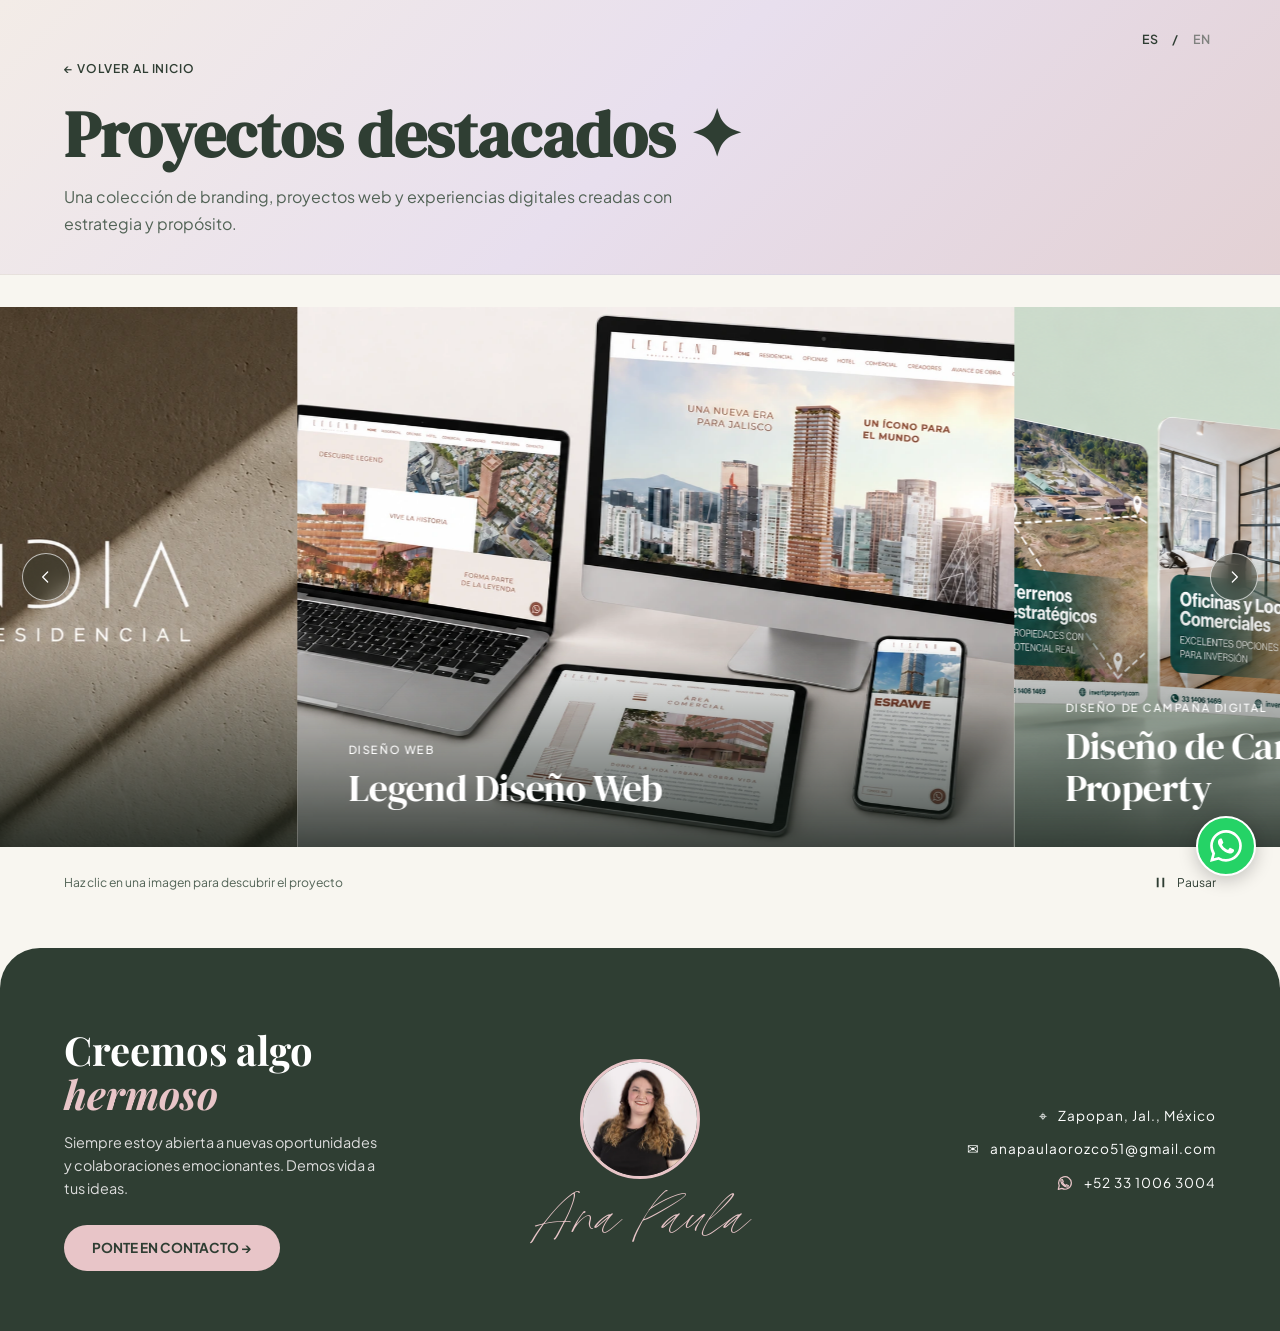
==== commit bd8b9d33: "Actualiza el correo de contacto a Gmail" ====
--- a/proyectos.html
+++ b/proyectos.html
@@ -6,54 +6,88 @@
   <title>Proyectos | Ana Paula Studio</title>
   <meta name="description" content="Proyectos seleccionados de Ana Paula: branding, diseño web, contenido digital y marketing." data-i18n-content="metaDescription">
   <link rel="icon" type="image/png" sizes="64x64" href="AP-favicon.png">
-  <link rel="stylesheet" href="style.css?v=4">
+  <link rel="stylesheet" href="style.css?v=projects-fonts-restored-2">
   <link rel="preconnect" href="https://fonts.googleapis.com">
   <link rel="preconnect" href="https://fonts.gstatic.com" crossorigin>
   <link href="https://fonts.googleapis.com/css2?family=DM+Serif+Display:ital@0;1&family=Mr+De+Haviland&family=Playfair+Display:ital,wght@0,600;0,700;1,400&family=Plus+Jakarta+Sans:wght@300;400;500;600&display=swap" rel="stylesheet">
   <style>
-    .page-header { position: relative; padding: 60px 0 50px; background: linear-gradient(135deg, #F3ECE7 0%, #E8DFEE 50%, #E3D1D4 100%); border-bottom: 1px solid rgba(0, 0, 0, 0.06); }
-    .back-link { display: inline-flex; margin-bottom: 25px; color: var(--olive-dark); font-size: 0.85rem; font-weight: 600; letter-spacing: 1px; text-decoration: none; transition: transform 0.2s ease; }
-    .back-link:hover { transform: translateX(-5px); }
-    .page-title { margin-bottom: 15px; color: var(--olive-dark); font-family: var(--font-display); font-size: clamp(3rem, 6vw, 4.5rem); line-height: 1.05; }
-    .page-subtitle { max-width: 700px; color: var(--olive-sage); font-size: 1.1rem; }
-    .projects-full-grid { display: grid; grid-template-columns: repeat(3, 1fr); gap: 30px; }
-    @media (max-width: 1024px) { .projects-full-grid { grid-template-columns: repeat(2, 1fr); } }
-    @media (max-width: 768px) { .projects-full-grid { grid-template-columns: 1fr; } }
-
-    /* Carrusel de proyectos y ficha con galería vertical. */
-    .projects-full-grid { display:flex; gap:24px; overflow-x:auto; scroll-snap-type:x mandatory; padding:8px 4px 24px; scrollbar-color:var(--olive-sage) var(--bg-cream); }
-    .projects-full-grid .project-card { flex:0 0 calc((100% - 48px)/3); scroll-snap-align:start; }
-    .project-open { display:block; width:100%; border:0; background:transparent; text-align:left; color:inherit; font:inherit; cursor:pointer; }
-    .projects-full-grid .project-img { height:320px; }
-    .carousel-controls { display:flex; align-items:center; justify-content:flex-end; gap:12px; margin-bottom:16px; }
-    .carousel-controls button, .project-close { width:46px; height:46px; border:1px solid var(--olive-sage); border-radius:50%; background:var(--bg-cream); color:var(--olive-dark); font-size:24px; cursor:pointer; }
-    .carousel-controls button:disabled { opacity:.35; cursor:default; }
-    .carousel-hint { margin-right:auto; color:var(--olive-sage); font-size:.85rem; }
-    .project-dialog { margin:auto; padding:0; width:min(1100px,94vw); height: min(800px,88vh); height:min(800px,88dvh); max-width:none; max-height:none; border:0; border-radius:20px; background:var(--bg-cream); color:var(--text-dark); overflow:hidden; box-shadow:0 24px 90px #0004; }
-    .project-dialog::backdrop { background:rgba(24,32,27,.72); }
+    /* Tipografías originales de la página de proyectos. */
+    body[data-page="projects"] {
+      --font-display: 'DM Serif Display', serif;
+      --font-serif: 'Playfair Display', serif;
+    }
+    .page-header { position:relative; padding:54px 0 36px; background:linear-gradient(135deg,#F3ECE7 0%,#E8DFEE 50%,#E3D1D4 100%); border-bottom:1px solid rgba(47,62,51,.06); }
+    .back-link { display:inline-flex; margin-bottom:22px; color:var(--olive-dark); font-size:.75rem; font-weight:600; letter-spacing:.08em; text-decoration:none; transition:transform .2s; }
+    .back-link:hover { transform:translateX(-4px); }
+    .page-title { margin-bottom:14px; color:var(--olive-dark); font-family:var(--font-display); font-size:clamp(2.8rem,5vw,4.3rem); line-height:1.08; }
+    .page-subtitle { max-width:660px; color:var(--olive-sage); font-size:1rem; line-height:1.7; }
+    .main-content { padding:32px 0 48px; }
+    .project-showcase { width:100%; }
+    .carousel-stage { position:relative; background:var(--olive-dark); }
+    #projects-carousel { width:100%; overflow:hidden; touch-action:pan-y pinch-zoom; }
+    .carousel-track { display:flex; width:100%; gap:0; will-change:transform; }
+    #projects-carousel .project-card { flex:0 0 56%; min-width:0; margin:0; padding:0; border:0; border-radius:0; background:transparent; opacity:1; transform:none; box-shadow:none; transition:none; }
+    .project-open { display:block; position:relative; width:100%; padding:0; border:0; background:transparent; color:white; font:inherit; text-align:left; cursor:pointer; user-select:none; -webkit-user-select:none; -webkit-tap-highlight-color:transparent; }
+    #projects-carousel .project-img { height:clamp(410px,60vh,640px); margin:0; border-radius:0; }
+    #projects-carousel .project-img img { display:block; width:100%; height:100%; object-fit:cover; pointer-events:none; transition:transform .8s cubic-bezier(.2,.7,.3,1); }
+    #projects-carousel .project-info { position:absolute; inset:auto 0 0; display:block; padding:100px clamp(28px,4vw,64px) 38px; background:linear-gradient(transparent,rgba(14,23,18,.78)); pointer-events:none; }
+    #projects-carousel .project-info > div { display:flex; flex-direction:column-reverse; gap:8px; }
+    #projects-carousel .project-info h3 { color:#fff; font-family:var(--font-display); font-weight:400; font-size:clamp(1.65rem,3vw,2.8rem); line-height:1.1; letter-spacing:-.015em; }
+    #projects-carousel .project-info p { color:#fff; font-size:.7rem; font-weight:500; letter-spacing:.14em; text-transform:uppercase; }
+    .project-open:focus-visible { outline:3px solid var(--pink-dusty); outline-offset:-5px; }
+    @media(hover:hover) {
+      .project-open:hover .project-img img { transform:scale(1.025); }
+    }
+    .carousel-arrow { position:absolute; z-index:2; top:50%; display:grid; place-items:center; width:48px; height:48px; transform:translateY(-50%); border:1px solid rgba(255,255,255,.65); border-radius:50%; background:rgba(34,47,38,.3); color:white; backdrop-filter:blur(10px); cursor:pointer; transition:background .2s,color .2s; }
+    .carousel-arrow svg { width:20px; height:20px; fill:none; stroke:currentColor; stroke-width:1.5; stroke-linecap:round; stroke-linejoin:round; }
+    .carousel-arrow:hover { background:var(--bg-cream); color:var(--olive-dark); }
+    #projects-prev { left:22px; }
+    #projects-next { right:22px; }
+    .carousel-meta { display:flex; align-items:center; justify-content:space-between; gap:20px; max-width:1280px; margin:auto; padding:18px 5% 0; color:var(--olive-sage); }
+    .carousel-hint { font-size:.76rem; }
+    #projects-play { display:inline-flex; align-items:center; gap:9px; padding:8px 0 8px 16px; border:0; background:transparent; color:var(--olive-dark); font:inherit; font-size:.75rem; cursor:pointer; white-space:nowrap; }
+    #projects-play svg { width:15px; height:15px; fill:currentColor; }
+    .project-dialog { margin:auto; padding:0; width:min(1100px,94vw); height:min(800px,88vh); height:min(800px,88dvh); max-width:none; max-height:none; border:0; border-radius:18px; background:var(--bg-cream); color:var(--text-dark); overflow:hidden; box-shadow:0 24px 90px #0004; }
+    .project-dialog::backdrop { background:rgba(24,32,27,.75); backdrop-filter:blur(5px); }
     .project-dialog-layout { display:grid; grid-template-columns:1fr 1.2fr; height:100%; min-height:0; }
     .project-copy { padding:64px 40px 40px; overflow-y:auto; }
     .project-copy h2 { font-family:var(--font-display); font-size:clamp(1.8rem,3vw,3rem); line-height:1.1; overflow-wrap:anywhere; margin:16px 0 24px; }
     .project-copy p { color:var(--olive-sage); white-space:pre-line; }
+    .project-website { margin-top:24px; }
+    .project-website[hidden] { display:none; }
+    .project-website:focus-visible { outline:2px solid var(--olive-dark); outline-offset:4px; }
     .project-eyebrow { font-size:.75rem; letter-spacing:.12em; text-transform:uppercase; }
-    .project-gallery { min-height:0; overflow-y:auto; overscroll-behavior:contain; padding:64px 24px 24px; background:#ece8e1; scrollbar-gutter:stable; }
-    .project-gallery figure { margin:0 0 16px; }
-    .project-gallery img { display:block; width:100%; height:auto; border-radius:8px; }
-    .image-placeholder { min-height:270px; height:28vh; display:grid; place-items:center; border:1px dashed #a5aaa0; border-radius:8px; background:linear-gradient(135deg,#e1e6de,#eedbdb); color:var(--olive-sage); font-size:.9rem; }
-    .project-close { position:absolute; right:12px; top:12px; z-index:2; }
+    .project-gallery { min-height:0; overflow-y:auto; overscroll-behavior:contain; padding:0; background:#ece8e1; scrollbar-gutter:auto; }
+    .project-gallery figure { margin:0; padding:0; border:0; }
+    .project-gallery img { display:block; width:100%; height:auto; margin:0; border:0; border-radius:0; }
+    .image-placeholder { min-height:270px; height:28vh; display:grid; place-items:center; border:0; border-radius:0; background:linear-gradient(135deg,#e1e6de,#eedbdb); color:var(--olive-sage); font-size:.9rem; }
+    .project-close { position:absolute; right:12px; top:12px; z-index:2; display:grid; place-items:center; width:46px; height:46px; border:1px solid var(--olive-sage); border-radius:50%; background:var(--bg-cream); color:var(--olive-dark); font-size:24px; cursor:pointer; }
     body.project-is-open { overflow:hidden; }
-    @media(max-width:1024px) { .projects-full-grid .project-card { flex-basis:calc((100% - 24px)/2); } }
     @media(max-width:640px) {
-      .projects-full-grid .project-card { flex-basis:88%; }
-      .projects-full-grid .project-img { height:300px; }
-      .project-dialog { width:96vw; height:94dvh; }
+      .page-header { padding:60px 0 28px; }
+      .back-link { margin-bottom:20px; font-size:.7rem; }
+      .page-title { font-size:clamp(2.5rem,10vw,3.2rem); max-width:12ch; }
+      .page-subtitle { font-size:.9rem; }
+      .main-content { padding:20px 0 32px; }
+      #projects-carousel .project-card { flex-basis:88%; }
+      #projects-carousel .project-img { height:480px; height:clamp(380px,62svh,530px); }
+      #projects-carousel .project-info { padding:100px 24px 30px; }
+      #projects-carousel .project-info h3 { font-size:1.85rem; }
+      #projects-carousel .project-info p { font-size:.64rem; letter-spacing:.09em; }
+      .carousel-arrow { width:42px; height:42px; }
+      #projects-prev { left:12px; }
+      #projects-next { right:12px; }
+      .carousel-meta { gap:10px; padding-top:12px; }
+      .carousel-hint { font-size:.68rem; max-width:25ch; }
+      #projects-play { font-size:.7rem; }
+      .project-dialog { width:96vw; height:94vh; height:94dvh; }
       .project-dialog-layout { grid-template-columns:1fr; grid-template-rows:auto minmax(0,1fr); }
       .project-copy { padding:28px 60px 20px 24px; max-height:32dvh; }
       .project-copy h2 { font-size:1.7rem; margin:8px 0 12px; }
-      .project-gallery { padding:20px; }
+      .project-gallery { padding:0; }
       .image-placeholder { min-height:220px; }
     }
-
+    @media(prefers-reduced-motion:reduce) { .carousel-track { will-change:auto; } }
   </style>
 </head>
 <body data-page="projects">
@@ -64,27 +98,31 @@
     </div>
     <div class="container">
       <a href="index.html" class="back-link" data-i18n="backHome">← VOLVER AL INICIO</a>
-      <h1 class="page-title" data-i18n="selectedWork">Trabajo seleccionado ✦</h1>
-      <p class="page-subtitle" data-i18n="projectsSubtitle">Una colección de identidades de marca, proyectos web y experiencias digitales creadas con estrategia y propósito.</p>
+      <h1 class="page-title" data-i18n="selectedWork">Proyectos destacados ✦</h1>
+      <p class="page-subtitle" data-i18n="projectsSubtitle">Una colección de branding, proyectos web y experiencias digitales creadas con estrategia y propósito.</p>
     </div>
   </header>
 
   <main class="main-content">
-    <div class="container">
-      <div class="carousel-controls">
-        <span class="carousel-hint" id="carousel-hint">Explora los proyectos</span>
-        <button type="button" id="projects-prev" aria-label="Proyectos anteriores">←</button>
-        <button type="button" id="projects-next" aria-label="Proyectos siguientes">→</button>
+    <section class="project-showcase" aria-label="Proyectos seleccionados">
+      <div class="carousel-stage">
+        <div id="projects-carousel" role="region" aria-label="Proyectos" tabindex="0">
+          <div class="carousel-track">
+<article class="project-card"><button type="button" class="project-open" data-project="0" aria-haspopup="dialog"><div class="project-img"><img src="img/proyectos/ascendia/ascendia-01.webp" alt="Ascendia Residencial: identidad visual" loading="eager" decoding="async" draggable="false" width="1023" height="1537"></div><div class="project-info"><div><h3 data-i18n="projectTitleAscendia">Ascendia Branding</h3><p data-i18n="projectBrandIdentity">Identidad de marca</p></div></div></button></article>
+<article class="project-card"><button type="button" class="project-open" data-project="1" aria-haspopup="dialog"><div class="project-img"><img src="img/proyectos/legend/legend-01.webp" alt="Legend: diseño web en computadora, tablet y celular" loading="eager" decoding="async" draggable="false" width="1672" height="941"></div><div class="project-info"><div><h3 data-i18n="projectTitleLegend">Legend Diseño Web</h3><p data-i18n="projectWebDesignOnly">Diseño Web</p></div></div></button></article>
+<article class="project-card"><button type="button" class="project-open" data-project="2" aria-haspopup="dialog"><div class="project-img"><img src="img/proyectos/inverti-property/1.png" alt="Campaña digital de Inverti Property" loading="eager" decoding="async" draggable="false"></div><div class="project-info"><div><h3 data-i18n="projectTitleInverti">Diseño de Campaña Digital Inverti Property</h3><p data-i18n="projectDigitalCampaign">Diseño de Campaña Digital</p></div></div></button></article>
+<article class="project-card"><button type="button" class="project-open" data-project="3" aria-haspopup="dialog"><div class="project-img"><img src="img/proyectos/vista-vallarta/vista-vallarta-01.webp" alt="Vista Vallarta: logotipo sobre agua turquesa" loading="eager" decoding="async" draggable="false" width="926" height="1152"></div><div class="project-info"><div><h3 data-i18n="projectTitleVistaVallarta">Vista Vallarta Diseño de Branding</h3><p data-i18n="projectBrandingDesign">Diseño de Branding</p></div></div></button></article>
+<article class="project-card"><button type="button" class="project-open" data-project="4" aria-haspopup="dialog"><div class="project-img"><img src="img/proyectos/nativa/nativa-01.webp" alt="Nativa: identidad de marca sobre hojas tropicales" loading="lazy" width="1417" height="804"></div><div class="project-info"><div><h3 data-i18n="projectTitleNativa">Nativa Campaña de Lanzamiento</h3><p data-i18n="projectBrandingSocial">branding y redes sociales</p></div></div></button></article>
+          </div>
+        </div>
+        <button type="button" class="carousel-arrow" id="projects-prev" aria-label="Proyectos anteriores"><svg viewBox="0 0 24 24" aria-hidden="true"><path d="m14 6-6 6 6 6"/></svg></button>
+        <button type="button" class="carousel-arrow" id="projects-next" aria-label="Proyectos siguientes"><svg viewBox="0 0 24 24" aria-hidden="true"><path d="m10 6 6 6-6 6"/></svg></button>
       </div>
-      <div class="projects-full-grid" id="projects-carousel" role="region" aria-label="Proyectos" tabindex="0">
-        <article class="project-card"><button type="button" class="project-open" data-project="0" aria-haspopup="dialog"><div class="project-img"><img src="proyecto1.jpg" alt="Lumière Cosmetics" loading="lazy" width="800" height="1200"></div><div class="project-info"><div><h3>LUMIÈRE COSMETICS</h3><p data-i18n="projectBrandingPackaging">Branding y packaging</p></div></div></button></article>
-        <article class="project-card"><button type="button" class="project-open" data-project="1" aria-haspopup="dialog"><div class="project-img"><img src="proyecto2.jpg" alt="Elevate Coaching" loading="lazy" width="800" height="1000"></div><div class="project-info"><div><h3>ELEVATE COACHING</h3><p data-i18n="projectWebDesign">Diseño y desarrollo web</p></div></div></button></article>
-        <article class="project-card"><button type="button" class="project-open" data-project="2" aria-haspopup="dialog"><div class="project-img"><img src="proyecto3.jpg" alt="Sofia Living" loading="lazy" width="800" height="534"></div><div class="project-info"><div><h3>SOFIA LIVING</h3><p data-i18n="projectBrandIdentity">Identidad de marca</p></div></div></button></article>
-        <article class="project-card"><button type="button" class="project-open" data-project="3" aria-haspopup="dialog"><div class="project-img"><img src="proyecto4.jpg" alt="Solstice Candles" loading="lazy" width="800" height="1200"></div><div class="project-info"><div><h3>SOLSTICE CANDLES</h3><p data-i18n="projectBrandingPackaging">Branding y packaging</p></div></div></button></article>
-        <article class="project-card"><button type="button" class="project-open" data-project="4" aria-haspopup="dialog"><div class="project-img"><img src="proyecto5.jpg" alt="Arcadia Realty" loading="lazy" width="800" height="1066"></div><div class="project-info"><div><h3>ARCADIA REALTY</h3><p data-i18n="projectWebDesign">Diseño y desarrollo web</p></div></div></button></article>
-        <article class="project-card"><button type="button" class="project-open" data-project="5" aria-haspopup="dialog"><div class="project-img"><img src="proyecto6.jpg" alt="Urban Harvest" loading="lazy" width="800" height="1066"></div><div class="project-info"><div><h3>URBAN HARVEST</h3><p data-i18n="projectBrandIdentity">Identidad de marca</p></div></div></button></article>
+      <div class="carousel-meta">
+        <p class="carousel-hint" id="carousel-hint">Haz clic en una imagen para descubrir el proyecto</p>
+        <button type="button" id="projects-play" aria-label="Pausar carrusel"><svg viewBox="0 0 16 16" aria-hidden="true"><path d="M4 3h2v10H4zm6 0h2v10h-2z"/></svg><span>Pausar</span></button>
       </div>
-    </div>
+    </section>
   </main>
 
   <footer class="footer">
@@ -92,13 +130,13 @@
       <div class="footer-cta">
         <h2 data-i18n-html="footerTitle">Creemos algo<br><span>hermoso</span></h2>
         <p data-i18n="footerDescription">Siempre estoy abierta a nuevas oportunidades y colaboraciones emocionantes. Demos vida a tus ideas.</p>
-        <a href="mailto:ana.orozco@veia.com.mx" class="btn-pink" data-i18n="contactButton">PONTE EN CONTACTO →</a>
+        <a href="https://wa.me/523310063004" class="btn-pink" data-i18n="contactButton" target="_blank" rel="noopener noreferrer">PONTE EN CONTACTO →</a>
       </div>
        <div class="footer-center"><img src="ana-paula-avatar2.webp" alt="Ana Paula" class="avatar-footer" width="240" height="240" loading="lazy"><p class="signature-footer">Ana Paula</p></div>
       <div class="footer-info">
         <p class="info-item"><span aria-hidden="true">⌖</span><span data-i18n="footerLocation">Zapopan, Jal., México</span></p>
-        <a class="info-item" href="mailto:ana.orozco@veia.com.mx"><span aria-hidden="true">✉</span><span>ana.orozco@veia.com.mx</span></a>
-        <a class="info-item" href="https://www.instagram.com/anapau51" target="_blank" rel="noopener"><span aria-hidden="true">◎</span><span>@anapau51</span></a>
+        <a class="info-item" href="mailto:anapaulaorozco51@gmail.com"><span aria-hidden="true">✉</span><span>anapaulaorozco51@gmail.com</span></a>
+        <a class="info-item" href="https://wa.me/523310063004" target="_blank" rel="noopener" aria-label="WhatsApp: +52 33 1006 3004"><svg xmlns="http://www.w3.org/2000/svg" width="18" height="18" viewBox="0 0 24 24" fill="none" stroke="currentColor" stroke-width="1.6" stroke-linecap="round" stroke-linejoin="round" aria-hidden="true" focusable="false"><path d="M20.5 11.7a8.5 8.5 0 0 1-12.6 7.5L3 20.5l1.3-4.8a8.5 8.5 0 1 1 16.2-4Z"/><path d="m8.4 7.3 1.3 2.6-1 1.1a8.1 8.1 0 0 0 4.3 4.3l1.1-1 2.6 1.3c-.4 1.5-1.2 2-2.5 1.7-3.8-.9-6.8-3.9-7.7-7.7-.3-1.3.2-2.1 1.9-2.3Z"/></svg><span>+52 33 1006 3004</span></a>
       </div>
     </div>
   </footer>
@@ -109,23 +147,27 @@
         <p class="project-eyebrow" id="project-eyebrow">Proyecto seleccionado</p>
         <h2 id="project-title"></h2>
         <p id="project-description"></p>
+        <a class="btn-pink project-website" id="project-website" target="_blank" rel="noopener noreferrer" hidden>Conoce la página</a>
       </div>
       <div class="project-gallery" id="project-gallery" tabindex="0" role="region" aria-label="Imágenes del proyecto"></div>
     </div>
   </dialog>
-  <script src="script.js"></script>
+  <a class="whatsapp-float" id="whatsapp-float" href="https://wa.me/523310063004" target="_blank" rel="noopener noreferrer" aria-label="WhatsApp: +52 33 1006 3004" title="WhatsApp: +52 33 1006 3004">
+    <img src="icons/whatsapp.svg" width="32" height="32" alt="" aria-hidden="true">
+  </a>
+
+  <script src="script.js?v=nativa-2"></script>
   <script>
 (() => {
   // Agregar las rutas de las imágenes aquí, en el orden de la galería.
   // Cada cadena vacía mantiene un espacio provisional, sin solicitar archivos rotos.
   // Las descripciones pueden escribirse por proyecto en español e inglés.
   const projects = [
-    { images: ['', '', '', '', '', '', ''], description: { es: '', en: '' } },
-    { images: ['', '', '', '', '', '', ''], description: { es: '', en: '' } },
-    { images: ['', '', '', '', '', '', ''], description: { es: '', en: '' } },
-    { images: ['', '', '', '', '', '', ''], description: { es: '', en: '' } },
-    { images: ['', '', '', '', '', '', ''], description: { es: '', en: '' } },
-    { images: ['', '', '', '', '', '', ''], description: { es: '', en: '' } }
+    {"images":["img/proyectos/ascendia/ascendia-01.webp","img/proyectos/ascendia/ascendia-02.webp","img/proyectos/ascendia/ascendia-03.webp","img/proyectos/ascendia/ascendia-04.webp","img/proyectos/ascendia/ascendia-05.webp","img/proyectos/ascendia/ascendia-06.webp"],"imageSizes":[[1023,1537],[1200,1200],[922,1152],[2048,1902],[842,1264],[1024,1024]],"imageAlts":{"es":["Logotipo de Ascendia Residencial sobre una pared texturizada","Paleta de colores de Ascendia Residencial","Tarjetas de presentación de Ascendia Residencial","Diseño de brochure de Ascendia Residencial","Papelería y sobre de Ascendia Residencial","Aplicaciones de la marca Ascendia Residencial en redes sociales"],"en":["Ascendia Residencial logo on a textured wall","Ascendia Residencial color palette","Ascendia Residencial business cards","Ascendia Residencial brochure design","Ascendia Residencial stationery and envelope","Ascendia Residencial brand applications for social media"]},"description":{"es":"Diseñé la identidad de Ascendia para un desarrollo residencial de tres torres en Ciudad Granja, dentro del Área Metropolitana de Guadalajara. El objetivo fue crear una marca minimalista con personalidad propia, capaz de transmitir sofisticación, exclusividad y un estilo de vida contemporáneo.\n\nEl nombre nace de la palabra «ascender» y evoca el crecimiento vertical de las torres, así como la aspiración de avanzar hacia nuevas etapas. El proyecto incluyó también la creación de los nombres de cada torre, construyendo una identidad compartida para el desarrollo.\n\nLa propuesta visual combina líneas depuradas con una paleta inspirada en la naturaleza: verdes, tonos tierra y matices crema que aportan calidez, equilibrio y elegancia. Este lenguaje se extiende a la papelería, los materiales comerciales y la comunicación digital de la marca.\n\nAscendia busca conectar con quienes valoran el diseño, la calidad y una ubicación que permite disfrutar de la ciudad, tanto para establecer su hogar como para invertir en un patrimonio.","en":"I designed the identity for Ascendia, a three-tower residential development in Ciudad Granja, within the Guadalajara Metropolitan Area. The goal was to create a minimalist brand with a personality of its own, conveying sophistication, exclusivity and a contemporary lifestyle.\n\nThe name comes from the Spanish word “ascender,” meaning “to ascend,” and evokes the vertical growth of the towers as well as the aspiration to move forward into new stages of life. The project also included naming each tower, building a shared identity for the development.\n\nThe visual concept combines clean lines with a nature-inspired palette: greens, earth tones and shades of cream that bring warmth, balance and elegance. This visual language extends to the brand’s stationery, marketing materials and digital communication.\n\nAscendia seeks to connect with people who value design, quality and a location that lets them enjoy city life, whether they are establishing a home or investing in property."}},
+    {"images":["img/proyectos/legend/legend-01.webp","img/proyectos/legend/legend-02.webp","img/proyectos/legend/legend-03.webp"],"imageSizes":[[1672,941],[1536,1024],[1586,992]],"imageAlts":{"es":["Diseño web de Legend en computadora, laptop, tablet y celular","Composición de páginas y secciones del sitio web de Legend","Diseño adaptable de Legend con sus secciones y versiones para distintos dispositivos"],"en":["Legend web design on desktop, laptop, tablet and mobile","A composition of pages and sections from the Legend website","Legend responsive design with website sections and layouts for different devices"]},"description":{"es":"El diseño web de **Legend Tower** fue desarrollado como una extensión digital de la identidad, la visión y la dimensión de uno de los proyectos inmobiliarios más ambiciosos de Jalisco.\n\nUbicado en **Distrito Andares, Zapopan, Jalisco**, Legend reúne en un mismo desarrollo residencias, oficinas, espacios comerciales y un hotel, creando un proyecto de gran escala que busca convertirse en un nuevo referente arquitectónico y urbano para la ciudad.\n\nDesde el inicio, el reto no consistía únicamente en diseñar una página visualmente atractiva. Era necesario crear una experiencia digital capaz de **contar la historia detrás de Legend**, explicar el propósito de cada decisión y transmitir la magnitud del proyecto, sus valores y el nivel de quienes participan en su desarrollo.\n\nLa arquitectura, el diseño, la ubicación, los materiales y cada una de las áreas que conforman Legend tienen una razón de ser. Por ello, la página fue concebida alrededor de un **storytelling cuidadosamente estructurado**, llevando al usuario desde el origen del proyecto hasta sus diferentes propuestas de vida, trabajo, entretenimiento y hospitalidad.\n\nUno de los elementos centrales de esta narrativa fue presentar a los distintos protagonistas que hacen posible Legend. Entre ellos destaca **SOM (Skidmore, Owings & Merrill)**, uno de los despachos de arquitectura más reconocidos del mundo y responsable de proyectos icónicos como el Burj Khalifa en Dubái. También se integraron los diferentes participantes y colaboradores que forman parte de la concepción y desarrollo del proyecto.\n\nLa experiencia digital se estructuró en torno a las cuatro grandes áreas de Legend: **residencias, oficinas, comercio y hotel**, otorgando a cada una una narrativa y personalidad propias, de acuerdo con sus diferentes públicos y propuestas de valor.\n\nVisualmente, el sitio buscó encontrar un equilibrio entre **lujo, sofisticación y carácter**. La paleta inspirada en los tonos terracota y las tierras rojas de Jalisco se convirtió en un recurso fundamental para conectar el proyecto con su origen, mientras que la composición, la tipografía, las imágenes y los elementos dinámicos aportaron una sensación contemporánea, exclusiva y distintiva.\n\nCada sección fue pensada para que el usuario no solamente conociera Legend, sino que pudiera **entenderlo, recorrerlo y descubrir el porqué detrás de cada una de sus decisiones**.\n\nEl resultado fue una experiencia web original, dinámica y cuidadosamente construida para estar a la altura de la dimensión del proyecto: un espacio digital que no solo presenta una torre, sino que **construye y comunica el universo de Legend**.\n\nEl proyecto fue recibido con gran entusiasmo por parte de los involucrados en el desarrollo, quienes quedaron especialmente satisfechos con la propuesta visual y la manera en que la plataforma logró representar la esencia, exclusividad y visión de Legend.","en":"The web design for **Legend Tower** was developed as a digital extension of the identity, vision and scale of one of Jalisco’s most ambitious real estate projects.\n\nLocated in **Distrito Andares, Zapopan, Jalisco**, Legend brings together residences, offices, retail spaces and a hotel in a single large-scale development that seeks to become a new architectural and urban landmark for the city.\n\nFrom the outset, the challenge went beyond designing a visually attractive website. It required a digital experience capable of **telling the story behind Legend**, explaining the purpose of each decision and conveying the project’s scale, values and the caliber of those involved in its development.\n\nThe architecture, design, location, materials and each of Legend’s different areas have a reason for being. The website was therefore conceived around **carefully structured storytelling**, guiding users from the project’s origins to its different proposals for living, working, entertainment and hospitality.\n\nA central element of this narrative was introducing the different people and organizations that make Legend possible. Among them is **SOM (Skidmore, Owings & Merrill)**, one of the world’s most renowned architecture firms and the practice behind iconic projects such as the Burj Khalifa in Dubai. The website also introduced the other participants and collaborators involved in the project’s conception and development.\n\nThe digital experience was structured around Legend’s four main areas: **residences, offices, retail and hotel**, giving each its own narrative and personality in line with its different audiences and value propositions.\n\nVisually, the website sought a balance between **luxury, sophistication and character**. A palette inspired by terracotta tones and Jalisco’s red earth became a key element in connecting the project to its origins, while the composition, typography, imagery and dynamic elements conveyed a contemporary, exclusive and distinctive feel.\n\nEach section was designed to help users not only get to know Legend, but also **understand it, explore it and discover the reasoning behind each of its decisions**.\n\nThe result was an original, dynamic and carefully crafted web experience that matched the scale of the project: a digital space that does more than present a tower—it **builds and communicates the world of Legend**.\n\nThe project was received with great enthusiasm by those involved in the development, who were particularly pleased with the visual concept and the way the platform captured Legend’s essence, exclusivity and vision."},"website":"https://legendtower.com.mx/"},
+    {"images":["img/proyectos/inverti-property/1.png","img/proyectos/inverti-property/2.jpg","img/proyectos/inverti-property/3.png","img/proyectos/inverti-property/4.png","img/proyectos/inverti-property/5.png","img/proyectos/inverti-property/web-mockup.webp"],"imageAlts":{"es":["Diseño de campaña digital de Inverti Property — imagen 1","Diseño de campaña digital de Inverti Property — imagen 2","Diseño de campaña digital de Inverti Property — imagen 3","Diseño de campaña digital de Inverti Property — imagen 4","Diseño de campaña digital de Inverti Property — imagen 5","Mockup del sitio web de Inverti Property con catálogo de propiedades y terrenos"],"en":["Inverti Property digital campaign design — image 1","Inverti Property digital campaign design — image 2","Inverti Property digital campaign design — image 3","Inverti Property digital campaign design — image 4","Inverti Property digital campaign design — image 5","Inverti Property website mockup with property and land listings"]},"description":{"es":"Para el lanzamiento de Inverti Property se desarrolló una campaña de comunicación integral enfocada en presentar la nueva plataforma inmobiliaria, generar reconocimiento de marca y dirigir tráfico hacia su sitio web.\n\nEl principal reto consistió en comunicar de manera clara y atractiva la propuesta de valor de Inverti Property: un espacio donde las personas pueden encontrar oportunidades inmobiliarias seleccionadas bajo criterios estratégicos y con respaldo profesional, incluyendo terrenos, departamentos, oficinas y locales comerciales.\n\nA partir de este concepto se desarrolló una línea visual y narrativa para comunicar el lanzamiento en diferentes puntos de contacto digitales. La campaña contempló piezas para redes sociales, 2 mailings y 2 piezas gráficas diseñadas específicamente para distribución vía WhatsApp, buscando mantener una comunicación consistente en cada formato y facilitar el acercamiento de clientes potenciales a la plataforma.\n\nLa estrategia de contenido se construyó alrededor de diferentes mensajes para presentar la marca desde distintas perspectivas: desde la posibilidad de encontrar nuevas oportunidades inmobiliarias hasta el valor de contar con análisis, experiencia y respaldo profesional al momento de tomar una decisión de inversión.\n\nEl resultado fue una campaña de lanzamiento diseñada para dar visibilidad a Inverti Property, construir una primera percepción de marca y convertir el interés generado en visitas al sitio web y solicitudes de información.","en":"For the launch of Inverti Property, an integrated communication campaign was developed to introduce the new real estate platform, build brand awareness and drive traffic to its website.\n\nThe main challenge was to communicate Inverti Property’s value proposition clearly and attractively: a place where people can find real estate opportunities selected according to strategic criteria and backed by professional expertise, including land, apartments, offices and retail spaces.\n\nBuilding on this concept, a visual and narrative direction was developed to communicate the launch across different digital touchpoints. The campaign included social media assets, 2 email campaigns and 2 graphics designed specifically for distribution via WhatsApp, aiming to maintain consistent communication across formats and help potential clients connect with the platform.\n\nThe content strategy was built around different messages to introduce the brand from several perspectives: from the possibility of finding new real estate opportunities to the value of analysis, experience and professional support when making an investment decision.\n\nThe result was a launch campaign designed to raise the visibility of Inverti Property, establish an initial brand impression and turn the interest generated into website visits and requests for information."},"website":"https://invertiproperty.com/","websiteLabel":{"es":"Conoce la web de Inverti Property","en":"Visit the Inverti Property website"}},
+    {"images":["img/proyectos/vista-vallarta/vista-vallarta-01.webp","img/proyectos/vista-vallarta/vista-vallarta-02.webp","img/proyectos/vista-vallarta/vista-vallarta-03.webp","img/proyectos/vista-vallarta/vista-vallarta-04.webp","img/proyectos/vista-vallarta/vista-vallarta-05.webp","img/proyectos/vista-vallarta/vista-vallarta-06.webp","img/proyectos/vista-vallarta/vista-vallarta-07.webp"],"imageSizes":[[926,1152],[1200,1200],[896,1176],[1264,842],[1209,864],[1374,2048],[1979,2048]],"imageAlts":{"es":["Vista Vallarta: logotipo sobre agua turquesa","Vista Vallarta: paleta de colores de la marca","Vista Vallarta: diseño de tarjetas de presentación","Vista Vallarta: aplicación del logotipo en fachada","Vista Vallarta: aplicación publicitaria en escaparate","Vista Vallarta: bolsa y gorra con la identidad de marca","Vista Vallarta: kit de bienvenida y empaques de marca"],"en":["Vista Vallarta: logo over turquoise water","Vista Vallarta: brand color palette","Vista Vallarta: business card design","Vista Vallarta: logo applied to a building facade","Vista Vallarta: storefront advertising application","Vista Vallarta: branded tote bag and cap","Vista Vallarta: branded welcome kit and packaging"]},"description":{"es":"El proyecto de branding para Vista Vallarta nació con el objetivo de construir la identidad visual de un nuevo desarrollo residencial y de estilo de vida ubicado en las cercanías de Puerto Vallarta, pensado como un espacio donde la naturaleza, el confort y la sofisticación conviven en un mismo entorno.\n\nDesde su concepción, Vista Vallarta fue planteado como un desarrollo de gran escala que integraría viviendas y departamentos, además de una amplia variedad de servicios, espacios comerciales, entretenimiento y amenidades deportivas, como golf, pádel y tenis. La propuesta buscaba representar no solamente un lugar para vivir, sino todo un estilo de vida asociado con el bienestar, la exclusividad y la cercanía con el entorno natural.\n\nLa primera etapa del proyecto se concentró en el desarrollo de su identidad gráfica, teniendo como pieza central la creación del logotipo y, particularmente, del isotipo.\n\nEl isotipo fue desarrollado a partir de una exploración de formas orgánicas inspiradas en conchas marinas, arrecifes y corales, elementos presentes en el ecosistema del océano y que hacen referencia a la proximidad del desarrollo con Puerto Vallarta y el paisaje costero de la región.\n\nEstas formas fueron reinterpretadas de manera abstracta para construir un símbolo contemporáneo y distintivo, capaz de transmitir la conexión con el mar y la naturaleza sin perder la sensación de sofisticación, exclusividad y elegancia que buscaba proyectar el desarrollo.\n\nUno de los objetivos a futuro era que esta identidad pudiera convertirse en la base de un sistema de marca escalable, capaz de adaptarse a las distintas necesidades del proyecto y, eventualmente, dar origen a submarcas asociadas con las diferentes áreas, servicios y experiencias que conformarían Vista Vallarta.\n\nEl resultado fue una identidad visual concebida desde sus primeras etapas para representar una nueva forma de vivir el entorno de Puerto Vallarta: un estilo de vida donde la naturaleza y la vida costera se encuentran con el confort, el deporte y la sofisticación.","en":"The branding project for Vista Vallarta began with the aim of creating the visual identity for a new residential and lifestyle development near Puerto Vallarta, envisioned as a place where nature, comfort and sophistication coexist.\n\nFrom its inception, Vista Vallarta was conceived as a large-scale development that would bring together houses and apartments, along with a wide range of services, retail spaces, entertainment and sports amenities, including golf, padel and tennis. The concept sought to represent more than a place to live: an entire lifestyle associated with well-being, exclusivity and a close connection to the natural surroundings.\n\nThe first phase of the project focused on developing its visual identity, with the creation of the logo—and particularly its symbol—at the heart of the process.\n\nThe symbol was developed through an exploration of organic shapes inspired by seashells, reefs and corals: elements of the ocean ecosystem that reference the development’s proximity to Puerto Vallarta and the region’s coastal landscape.\n\nThese shapes were reinterpreted abstractly to create a contemporary, distinctive symbol that could convey a connection to the sea and nature while retaining the sense of sophistication, exclusivity and elegance the development sought to project.\n\nOne of the long-term goals was for this identity to become the foundation of a scalable brand system, capable of adapting to the project’s different needs and eventually giving rise to sub-brands associated with the various areas, services and experiences that would make up Vista Vallarta.\n\nThe result was a visual identity conceived from its earliest stages to represent a new way of experiencing the surroundings of Puerto Vallarta: a lifestyle where nature and coastal living meet comfort, sport and sophistication."}},
+    {"images":["img/proyectos/nativa/nativa-01.webp","img/proyectos/nativa/nativa-02.webp","img/proyectos/nativa/nativa-03.webp","img/proyectos/nativa/nativa-04.webp","img/proyectos/nativa/nativa-05.webp","img/proyectos/nativa/nativa-07.webp","img/proyectos/nativa/nativa-redes.webp"],"imageSizes":[[1417,804],[2000,1333],[2000,1333],[2000,1389],[2000,1500],[2048,1365],[1122,1402]],"imageAlts":{"es":["Identidad visual de Nativa sobre hojas tropicales","Tarjetas de presentación de Nativa","Valla publicitaria de Nativa","Diseño editorial de Nativa en revista","Folders de Nativa","Hoja membretada de Nativa","Diseño de redes sociales de Nativa con publicaciones de Instagram"],"en":["Nativa visual identity on tropical leaves","Nativa business cards","Nativa billboard","Nativa magazine editorial design","Nativa presentation folders","Nativa letterhead","Nativa social media design with Instagram posts"]},"description":{"es":"La campaña de lanzamiento de Nativa se desarrolló para comunicar la esencia de un proyecto residencial vinculado con la naturaleza y la vida en Puerto Vallarta. Su propuesta invita a regresar a lo esencial: disfrutar de la tranquilidad de un entorno selvático, encontrar equilibrio en la vida cotidiana y mantener una conexión con la cultura y las experiencias del destino.\n\nA partir del logotipo y el isotipo existentes, el trabajo se centró en desarrollar y aplicar el resto de la identidad visual de la marca en distintos materiales de comunicación. El objetivo fue construir una presencia reconocible y alineada con la serenidad y la cercanía con la naturaleza que definen a Nativa.\n\nEl proyecto incluyó el diseño de brochure, publicidad para vallas y revistas, tarjetas de presentación, carpetas, hojas membretadas, piezas para redes sociales y firmas electrónicas. Cada aplicación se adaptó a las necesidades de su formato, manteniendo un lenguaje visual compartido entre los medios impresos y digitales.\n\nLa dirección gráfica retomó el universo tropical de Nativa mediante referencias a la vegetación, tonos naturales y composiciones que transmiten calma. El resultado fue una familia de materiales para acompañar el lanzamiento y presentar de forma consistente tanto el desarrollo como el estilo de vida que propone.","en":"Nativa’s launch campaign was developed to communicate the essence of a residential project connected to nature and life in Puerto Vallarta. Its concept invites people to return to what matters: enjoy the tranquillity of a jungle setting, find balance in everyday life and stay connected to the destination’s culture and experiences.\n\nBuilding on the existing logo and brand symbol, the work focused on developing and applying the rest of the brand’s visual identity across its communication materials. The aim was to create a recognisable presence aligned with the serenity and connection to nature that define Nativa.\n\nThe project included brochure design, billboard and magazine advertising, business cards, presentation folders, letterheads, social media graphics and email signatures. Each application was adapted to its format while maintaining a shared visual language across print and digital media.\n\nThe art direction drew on Nativa’s tropical world through references to vegetation, natural colours and compositions that convey calm. The result was a family of materials designed to support the launch and consistently present both the development and its proposed lifestyle."}}
   ];
   const carousel = document.getElementById('projects-carousel');
   const prev = document.getElementById('projects-prev');
@@ -133,34 +175,181 @@
   const dialog = document.getElementById('project-dialog');
   const gallery = document.getElementById('project-gallery');
   const close = document.getElementById('project-close');
+  const whatsappFloat = document.getElementById('whatsapp-float');
+  const projectWebsite = document.getElementById('project-website');
   let opener;
   const english = () => document.documentElement.lang === 'en';
+  const play = document.getElementById('projects-play');
+  const track = carousel.querySelector('.carousel-track');
+  const reducedMotion = matchMedia('(prefers-reduced-motion: reduce)');
+  const originals = [...track.querySelectorAll('.project-card')];
+  let paused = reducedMotion.matches;
+  let hovered = false;
+  let keyboardFocus = false;
+  let manualUntil = 0;
+  let previousTime = 0;
+  let offset = 0;
+  let cycle = 0;
+  let step = 0;
+  let tween = null;
+  let pointer = null;
+  let ignoreClickUntil = 0;
+  // Duplicamos una vuelta completa para enlazar el final con el principio.
+  originals.forEach(card => {
+    const copy = card.cloneNode(true);
+    copy.setAttribute('aria-hidden', 'true');
+    copy.querySelector('button').tabIndex = -1;
+    track.append(copy);
+  });
+  const wrap = value => cycle ? ((value % cycle) + cycle) % cycle : 0;
+  function draw() {
+    offset = wrap(offset);
+    track.style.transform = 'translate3d(' + (-offset) + 'px,0,0)';
+  }
+  function measure() {
+    const oldStep = step;
+    step = originals[0].getBoundingClientRect().width;
+    cycle = step * originals.length;
+    if (oldStep) offset = offset / oldStep * step;
+    tween = null;
+    draw();
+  }
   function updateControls() {
-    prev.disabled = carousel.scrollLeft < 2;
-    next.disabled = carousel.scrollLeft >= carousel.scrollWidth - carousel.clientWidth - 2;
+    const label = english() ? (paused ? 'Play' : 'Pause') : (paused ? 'Reproducir' : 'Pausar');
+    play.querySelector('span').textContent = label;
+    play.querySelector('path').setAttribute('d', paused ? 'M4 2l10 6-10 6z' : 'M4 3h2v10H4zm6 0h2v10h-2z');
+    play.setAttribute('aria-label', english()
+      ? (paused ? 'Play carousel' : 'Pause carousel')
+      : (paused ? 'Reproducir carrusel' : 'Pausar carrusel'));
   }
   function move(direction) {
-    const card = carousel.querySelector('.project-card');
-    carousel.scrollBy({left: direction * (card.getBoundingClientRect().width + 24),
-      behavior: matchMedia('(prefers-reduced-motion: reduce)').matches ? 'instant' : 'smooth'});
+    if (!step || tween) return;
+    manualUntil = performance.now() + 3500;
+    if (reducedMotion.matches) {
+      offset += direction * step;
+      draw();
+    } else {
+      tween = { from:offset, to:offset + direction * step, start:performance.now() };
+    }
   }
   prev.addEventListener('click', () => move(-1));
   next.addEventListener('click', () => move(1));
-  carousel.addEventListener('scroll', updateControls, {passive:true});
-  window.addEventListener('resize', updateControls);
+  play.addEventListener('click', () => { paused = !paused; updateControls(); });
+  reducedMotion.addEventListener('change', () => {
+    paused = reducedMotion.matches;
+    tween = null;
+    updateControls();
+  });
+  const stage = carousel.parentElement;
+  stage.addEventListener('pointerenter', event => { if (event.pointerType === 'mouse') hovered = true; });
+  stage.addEventListener('pointerleave', () => { hovered = false; });
+  carousel.addEventListener('focusin', event => {
+    keyboardFocus = event.target.matches(':focus-visible');
+    if (!keyboardFocus) return;
+    const button = event.target.closest('.project-open');
+    if (button) {
+      offset = Number(button.dataset.project) * step;
+      tween = null;
+      draw();
+      // El transform gestiona la posición; evitamos el desplazamiento nativo al enfocar.
+      carousel.scrollLeft = 0;
+    }
+  });
+  carousel.addEventListener('focusout', event => {
+    if (!carousel.contains(event.relatedTarget)) keyboardFocus = false;
+  });
+  carousel.addEventListener('pointerdown', event => {
+    if (event.button !== 0) return;
+    keyboardFocus = false;
+    tween = null;
+    pointer = { id:event.pointerId, x:event.clientX, y:event.clientY, from:offset, dragging:false };
+  });
+  carousel.addEventListener('pointermove', event => {
+    if (!pointer || event.pointerId !== pointer.id) return;
+    const dx = event.clientX - pointer.x;
+    const dy = event.clientY - pointer.y;
+    if (!pointer.dragging && Math.abs(dx) > 8 && Math.abs(dx) > Math.abs(dy)) {
+      pointer.dragging = true;
+      carousel.setPointerCapture(event.pointerId);
+    }
+    if (pointer.dragging) {
+      offset = pointer.from - dx;
+      draw();
+    }
+  });
+  function release(event) {
+    if (!pointer || event.pointerId !== pointer.id) return;
+    if (pointer.dragging) ignoreClickUntil = performance.now() + 500;
+    if (carousel.hasPointerCapture(event.pointerId)) carousel.releasePointerCapture(event.pointerId);
+    pointer = null;
+    manualUntil = performance.now() + 3000;
+  }
+  window.addEventListener('pointerup', release);
+  window.addEventListener('pointercancel', release);
+  carousel.addEventListener('click', event => {
+    if (performance.now() < ignoreClickUntil) { event.preventDefault(); event.stopImmediatePropagation(); }
+  }, true);
+  carousel.addEventListener('wheel', event => {
+    const delta = Math.abs(event.deltaX) > Math.abs(event.deltaY) ? event.deltaX : event.shiftKey ? event.deltaY : 0;
+    if (!delta) return;
+    event.preventDefault();
+    tween = null;
+    offset += delta;
+    draw();
+    manualUntil = performance.now() + 3000;
+  }, {passive:false});
   carousel.addEventListener('keydown', event => {
     if (event.key === 'ArrowRight' || event.key === 'ArrowLeft') {
       event.preventDefault(); move(event.key === 'ArrowRight' ? 1 : -1);
     }
   });
+  function animate(time) {
+    const elapsed = previousTime ? Math.min(time - previousTime, 60) : 0;
+    previousTime = time;
+    if (tween && !dialog.open && !document.hidden) {
+      const progress = Math.min((time - tween.start) / 650, 1);
+      offset = tween.from + (tween.to - tween.from) * (1 - Math.pow(1 - progress, 3));
+      draw();
+      if (progress === 1) tween = null;
+    } else if (!paused && !hovered && !pointer && !keyboardFocus && !dialog.open &&
+        !document.hidden && time > manualUntil) {
+      offset += elapsed * 28 / 1000;
+      draw();
+    }
+    requestAnimationFrame(animate);
+  }
+  window.addEventListener('resize', measure);
+  document.addEventListener('visibilitychange', () => { previousTime = 0; });
+  measure();
+  requestAnimationFrame(animate);
   document.querySelectorAll('.project-open').forEach(button => {
     button.addEventListener('click', () => {
       opener = button;
       const project = projects[Number(button.dataset.project)];
-      const title = button.querySelector('h3').textContent;
-      document.getElementById('project-title').textContent = title;
-      document.getElementById('project-description').textContent =
-        project.description[english() ? 'en' : 'es'] || button.querySelector('p').textContent;
+      projectWebsite.dataset.labelEs = project.websiteLabel?.es || 'Conoce la página';
+      projectWebsite.dataset.labelEn = project.websiteLabel?.en || 'Visit the website';
+      projectWebsite.textContent = english() ? projectWebsite.dataset.labelEn : projectWebsite.dataset.labelEs;
+      projectWebsite.hidden = !project.website;
+      if (project.website) projectWebsite.href = project.website;
+      else projectWebsite.removeAttribute('href');
+      const titleElement = button.querySelector('h3');
+      const title = titleElement.textContent;
+      const dialogTitle = document.getElementById('project-title');
+      dialogTitle.dataset.i18n = titleElement.dataset.i18n;
+      dialogTitle.textContent = title;
+      const description = project.description[english() ? 'en' : 'es'] || button.querySelector('p').textContent;
+      const descriptionElement = document.getElementById('project-description');
+      descriptionElement.replaceChildren();
+      // Conserva los énfasis del texto sin interpretar HTML.
+      description.split(/(\*\*[\s\S]+?\*\*)/g).forEach(part => {
+        if (part.startsWith('**') && part.endsWith('**')) {
+          const emphasis = document.createElement('strong');
+          emphasis.textContent = part.slice(2, -2);
+          descriptionElement.append(emphasis);
+        } else {
+          descriptionElement.append(document.createTextNode(part));
+        }
+      });
       gallery.replaceChildren();
       project.images.forEach((src, index) => {
         const figure = document.createElement('figure');
@@ -172,7 +361,12 @@
         };
         if (src) {
           const img = document.createElement('img');
-          img.alt = title + ' — ' + (english() ? 'Image ' : 'Imagen ') + (index + 1);
+          img.alt = project.imageAlts?.[english() ? 'en' : 'es']?.[index] ||
+            title + ' — ' + (english() ? 'Image ' : 'Imagen ') + (index + 1);
+          if (project.imageSizes?.[index]) {
+            [img.width, img.height] = project.imageSizes[index];
+          }
+          img.decoding = 'async';
           img.loading = index < 2 ? 'eager' : 'lazy';
           img.addEventListener('error', placeholder, {once:true});
           img.src = src;
@@ -181,6 +375,8 @@
         gallery.append(figure);
       });
       document.body.classList.add('project-is-open');
+      // Mantiene el acceso a WhatsApp dentro de la capa modal.
+      dialog.append(whatsappFloat);
       dialog.showModal();
       gallery.scrollTop = 0;
       dialog.querySelector('.project-copy').scrollTop = 0;
@@ -194,18 +390,21 @@
       event.clientY < bounds.top || event.clientY > bounds.bottom)) dialog.close();
   });
   dialog.addEventListener('close', () => {
+    document.body.append(whatsappFloat);
     document.body.classList.remove('project-is-open');
     opener?.focus({preventScroll:true});
   });
   function translateControls() {
     const en = english();
+    projectWebsite.textContent = en ? (projectWebsite.dataset.labelEn || 'Visit the website') : (projectWebsite.dataset.labelEs || 'Conoce la página');
     prev.setAttribute('aria-label', en ? 'Previous projects' : 'Proyectos anteriores');
     next.setAttribute('aria-label', en ? 'Next projects' : 'Proyectos siguientes');
     carousel.setAttribute('aria-label', en ? 'Projects' : 'Proyectos');
     close.setAttribute('aria-label', en ? 'Close project' : 'Cerrar proyecto');
     gallery.setAttribute('aria-label', en ? 'Project images' : 'Imágenes del proyecto');
     document.getElementById('project-eyebrow').textContent = en ? 'Selected project' : 'Proyecto seleccionado';
-    document.getElementById('carousel-hint').textContent = en ? 'Explore the projects' : 'Explora los proyectos';
+    document.getElementById('carousel-hint').textContent = en ? 'Select an image to discover the project' : 'Haz clic en una imagen para descubrir el proyecto';
+    updateControls();
   }
   new MutationObserver(translateControls).observe(document.documentElement, {attributes:true, attributeFilter:['lang']});
   translateControls();
